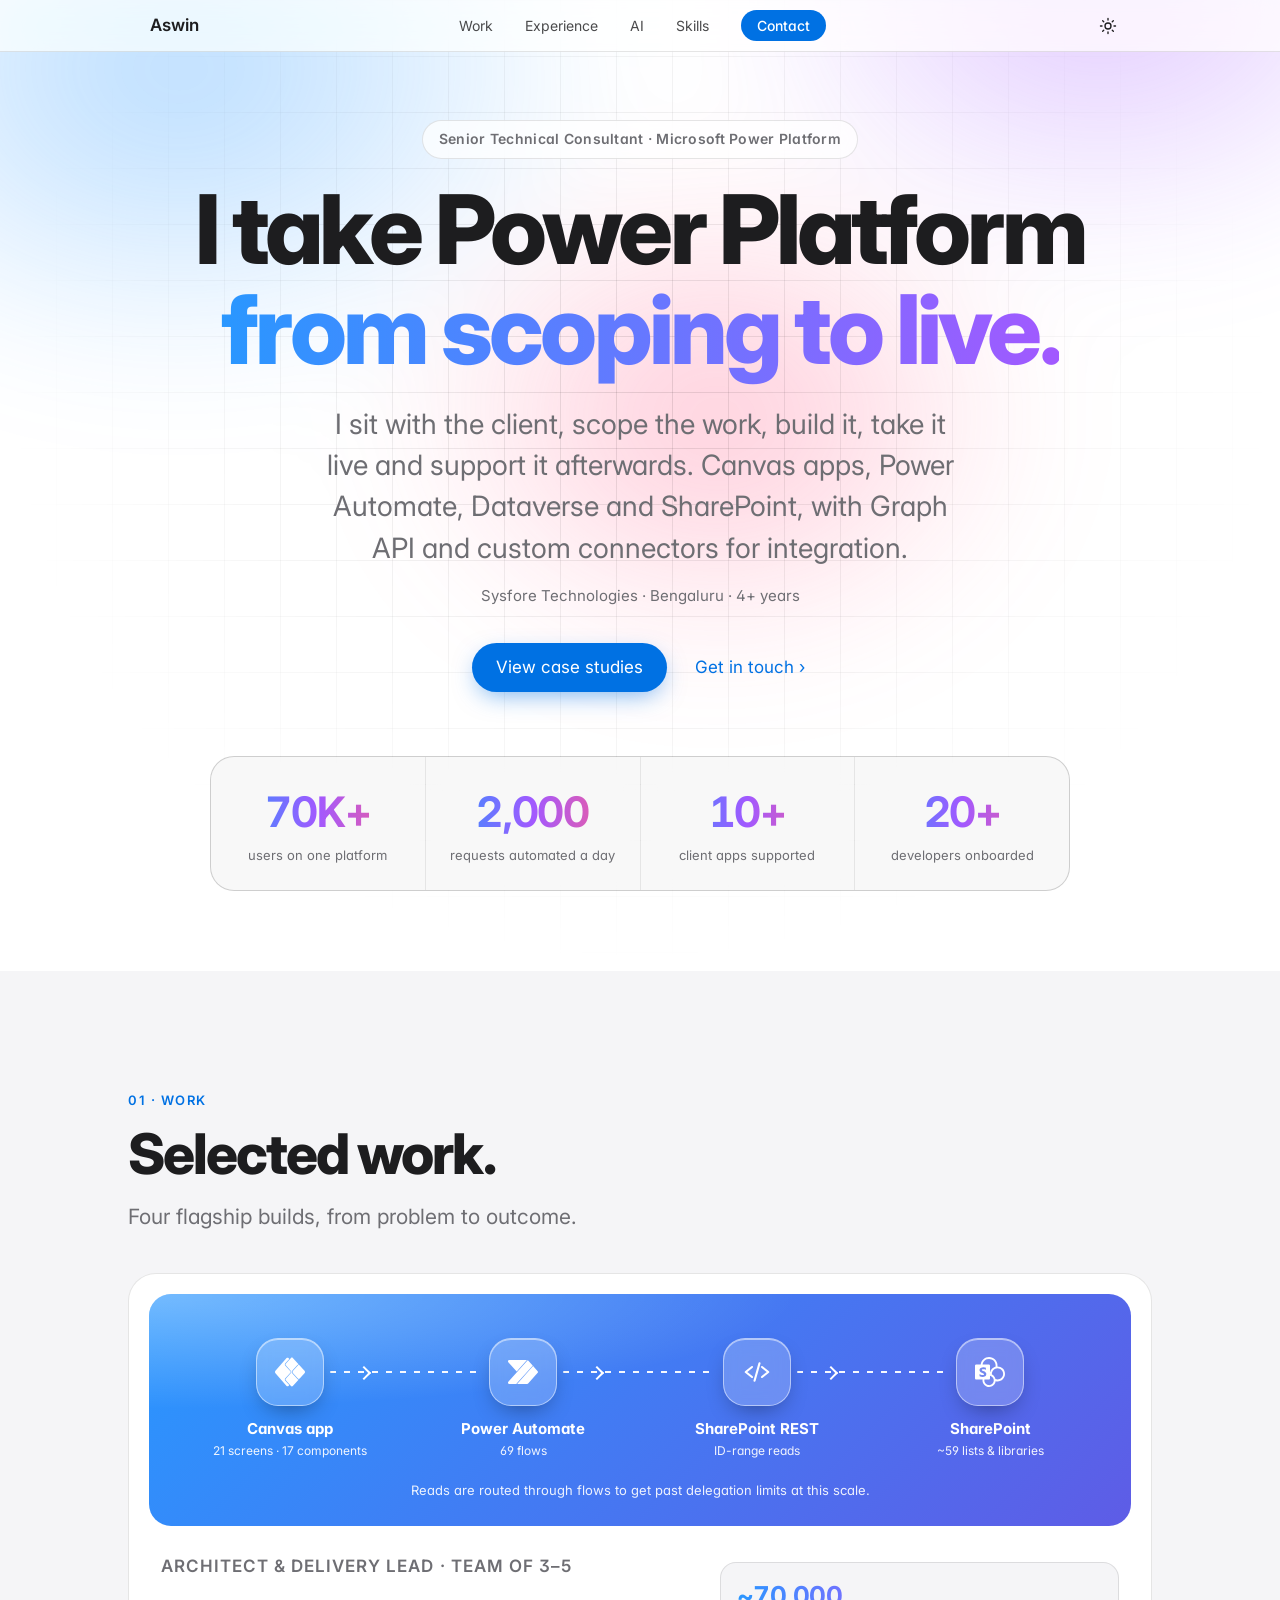
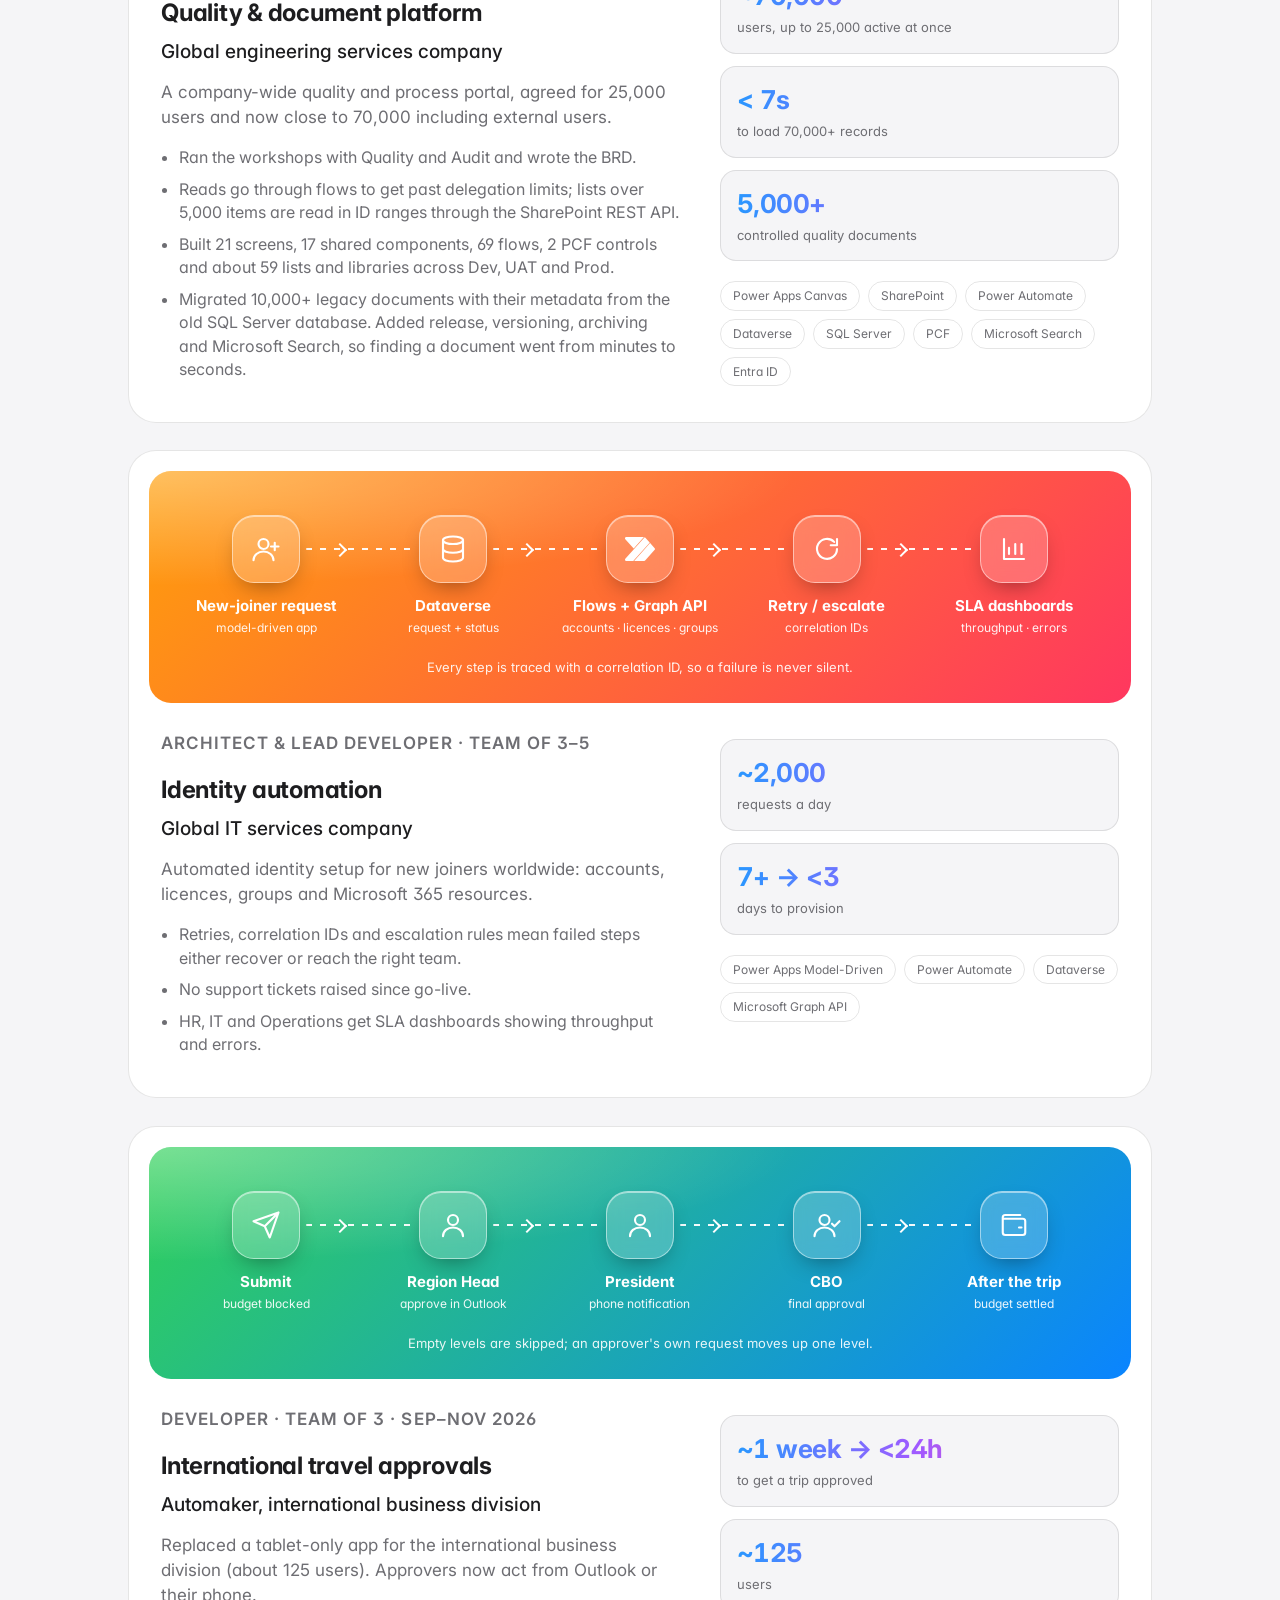
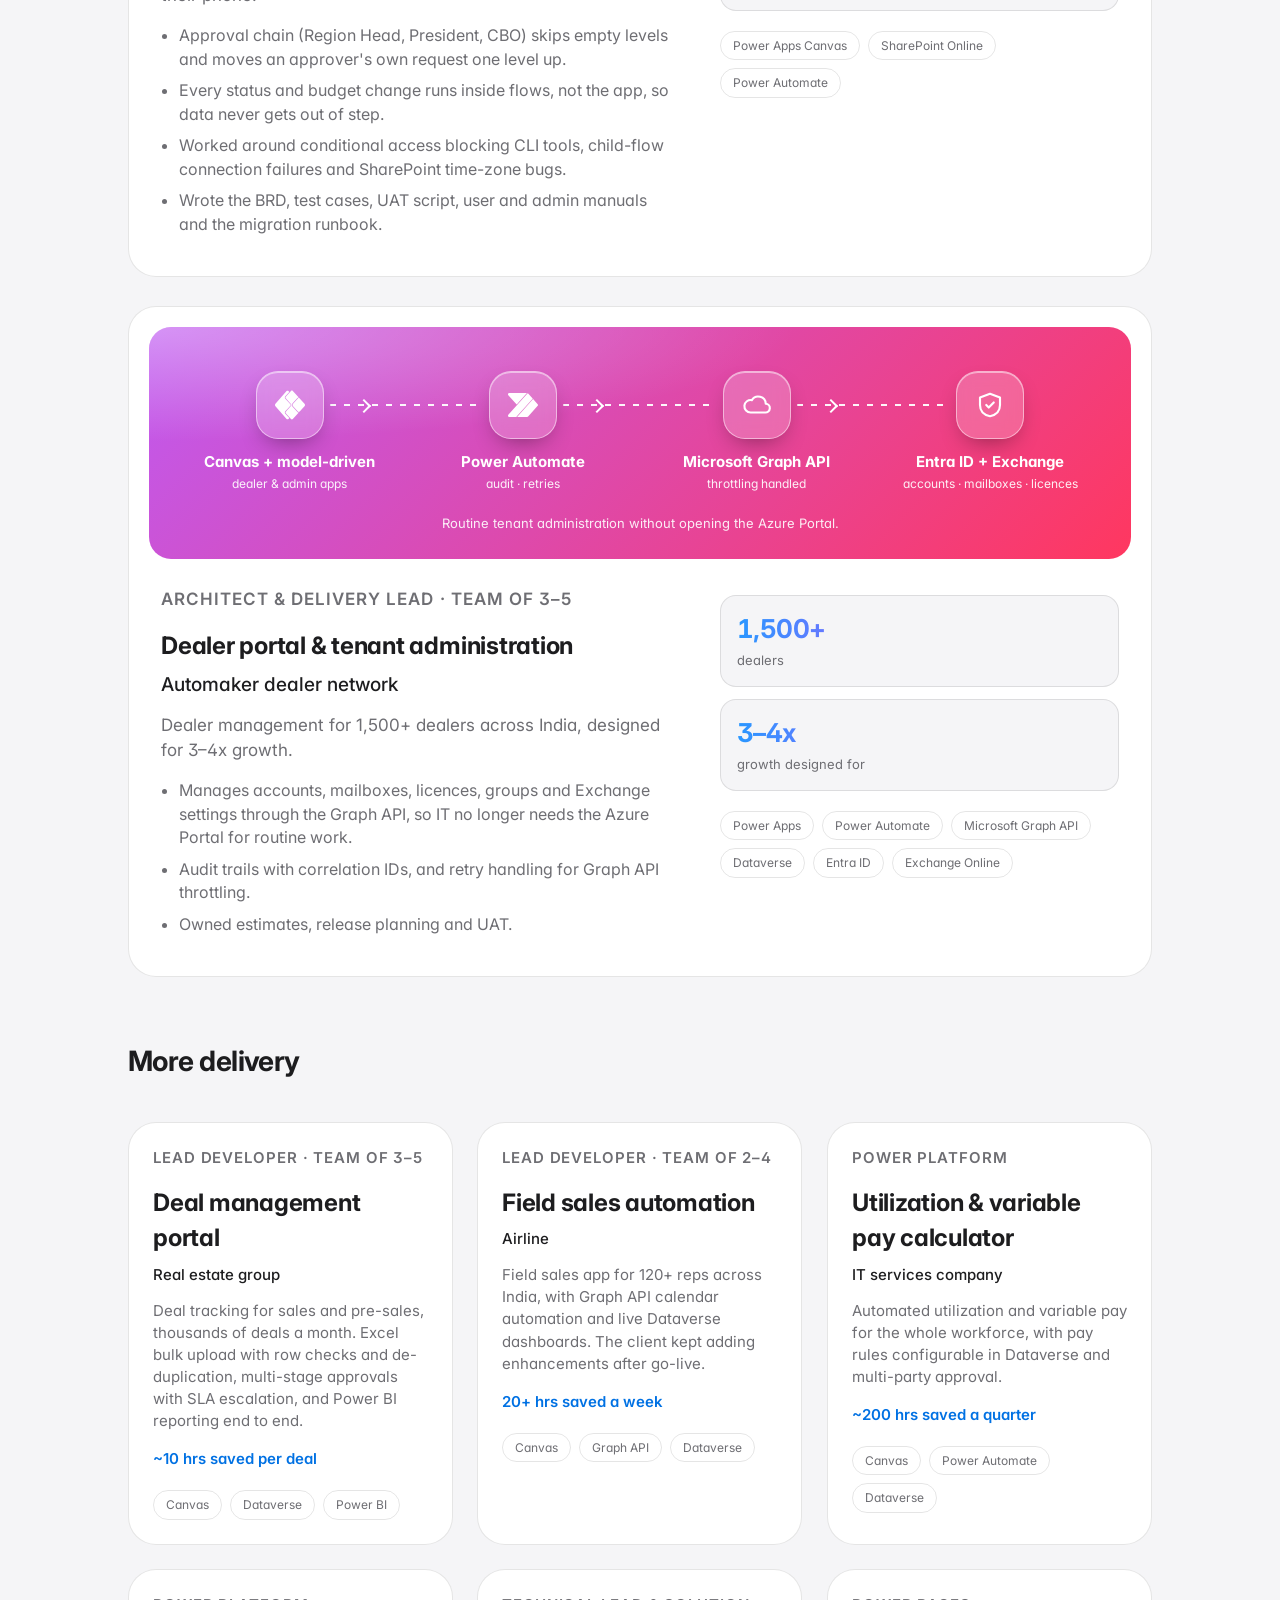
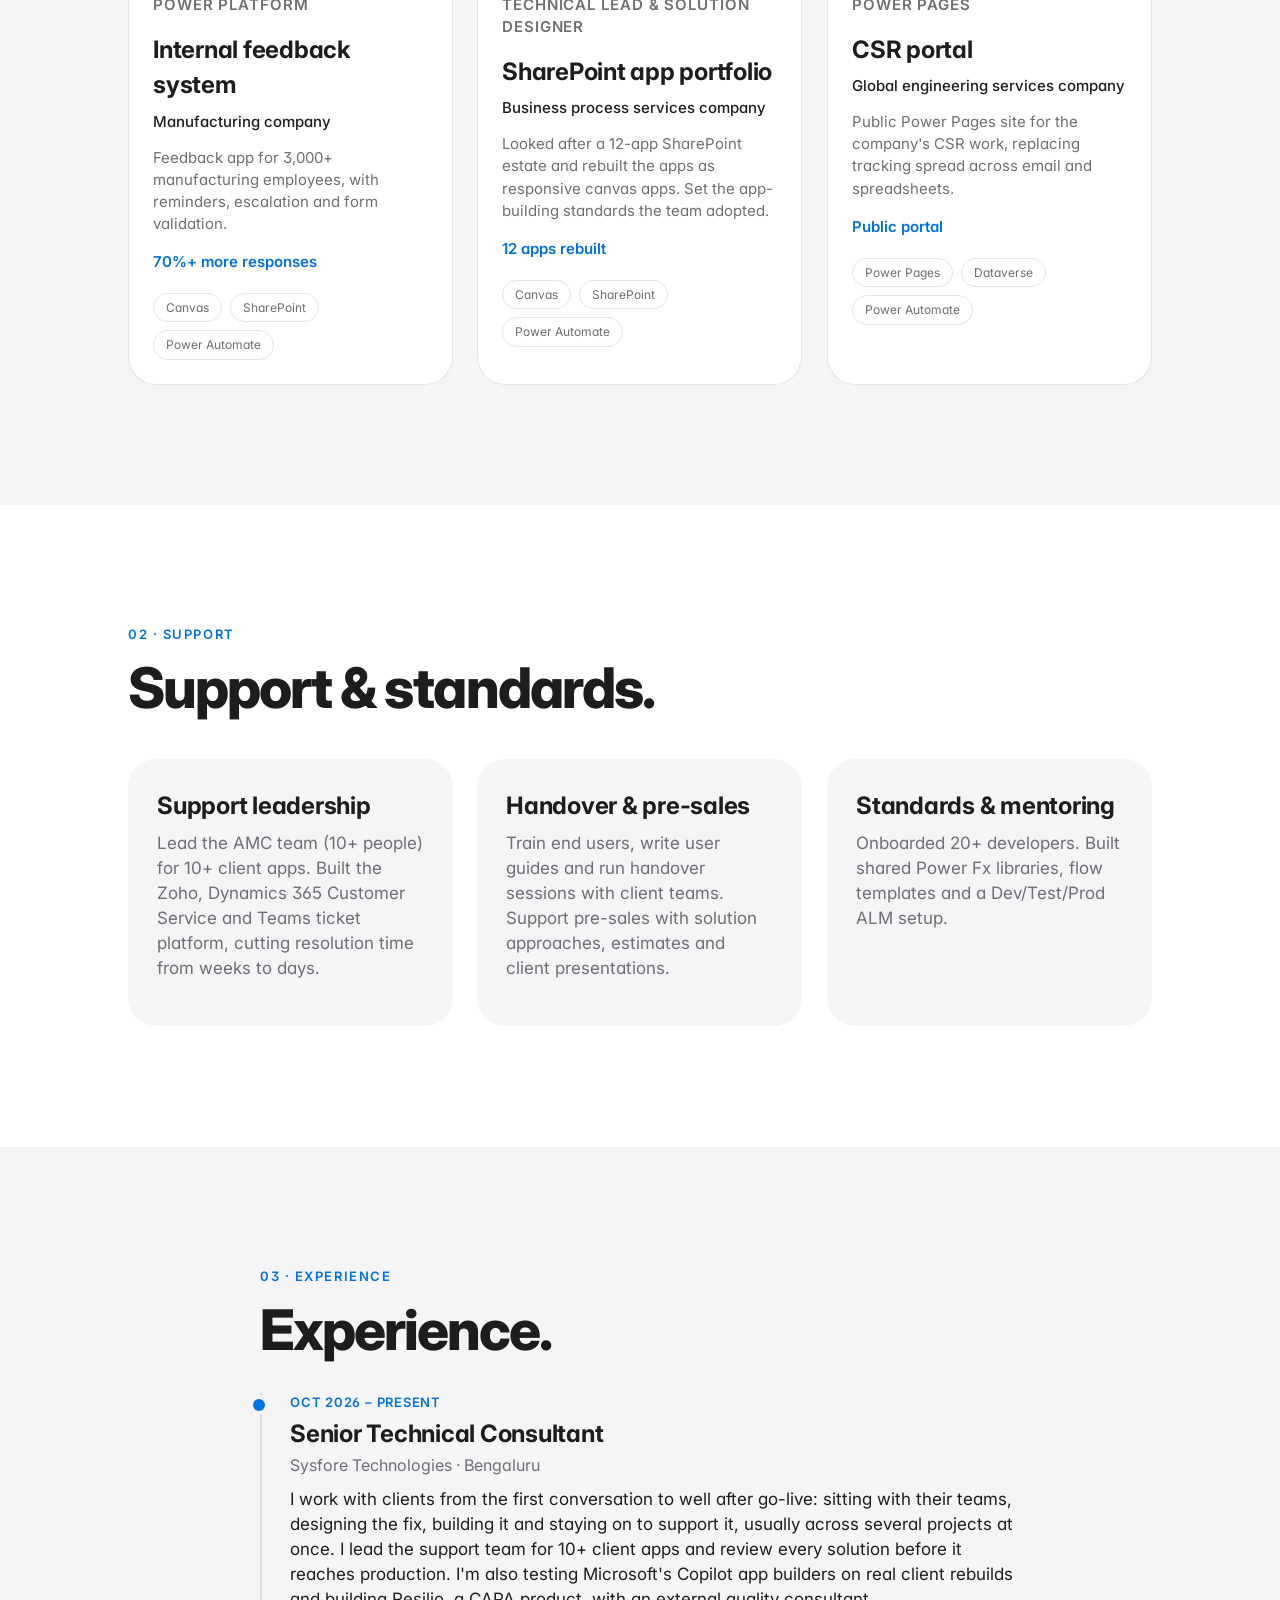
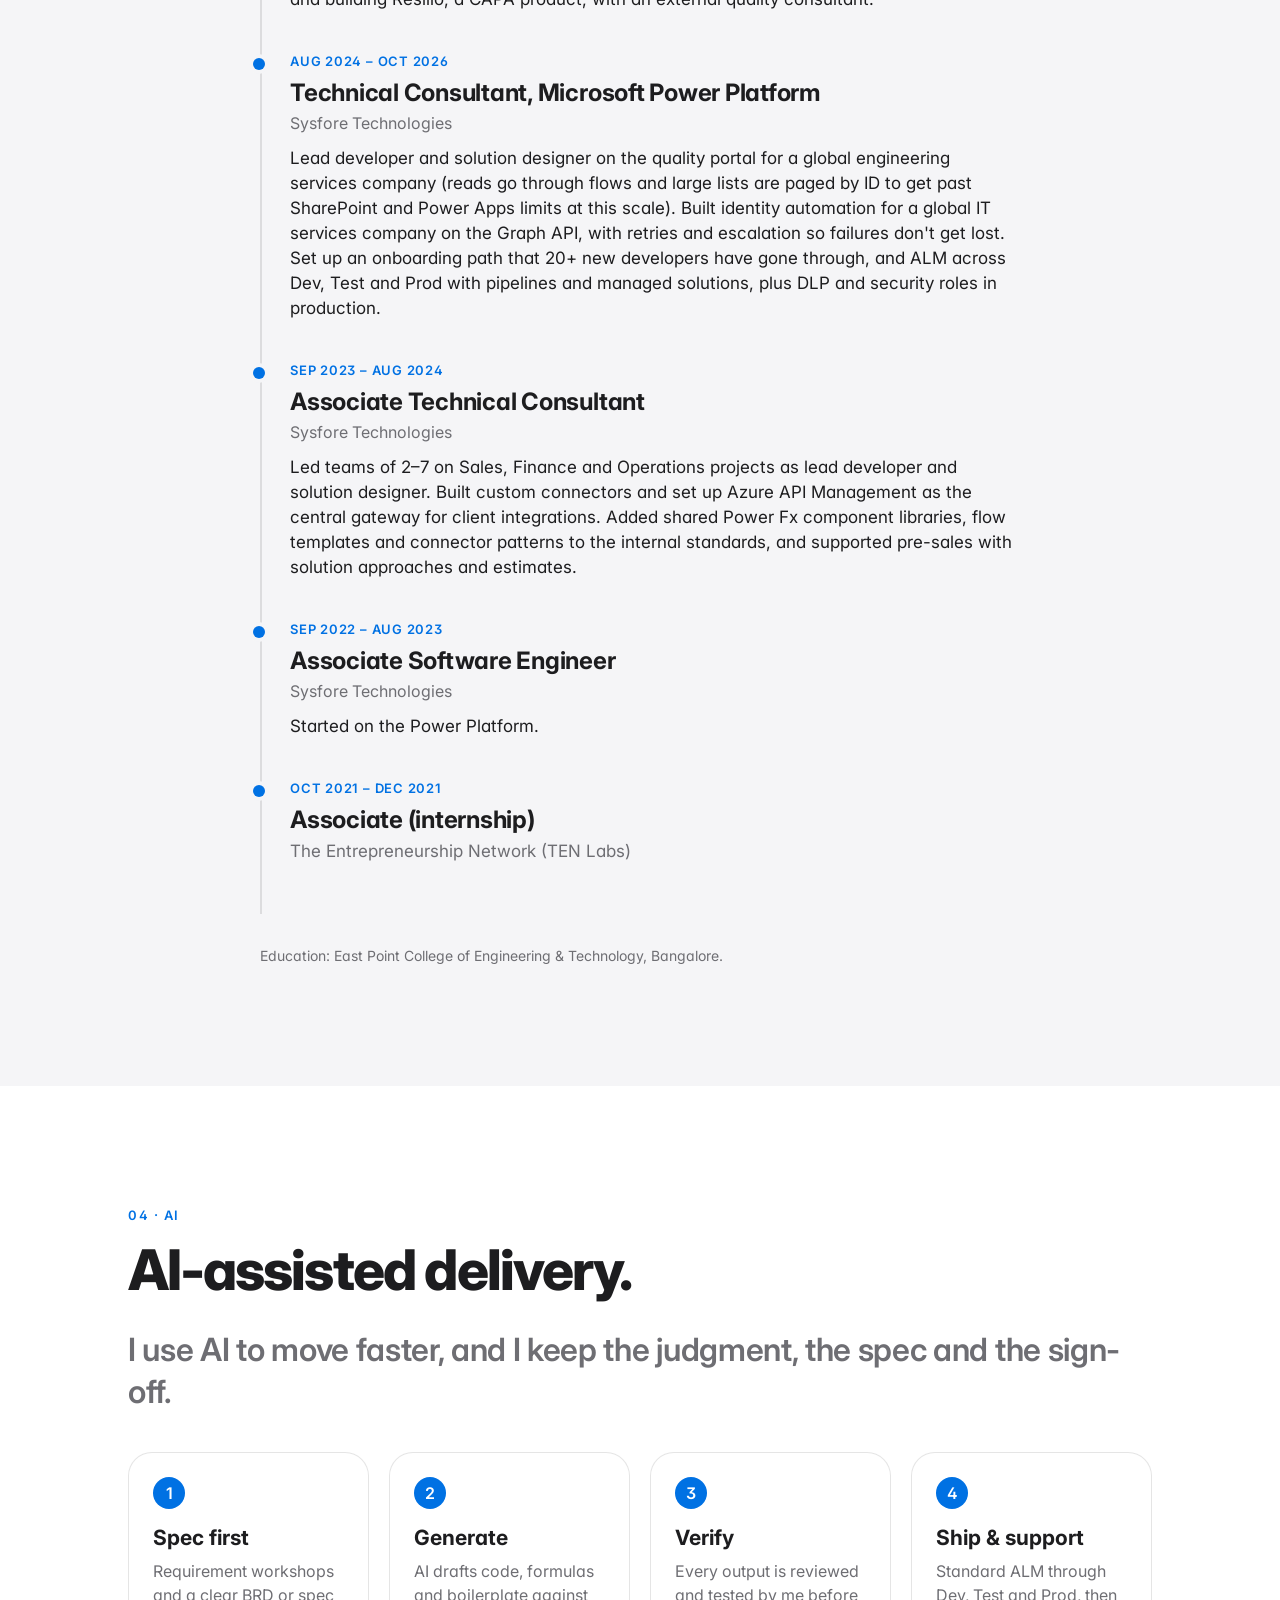
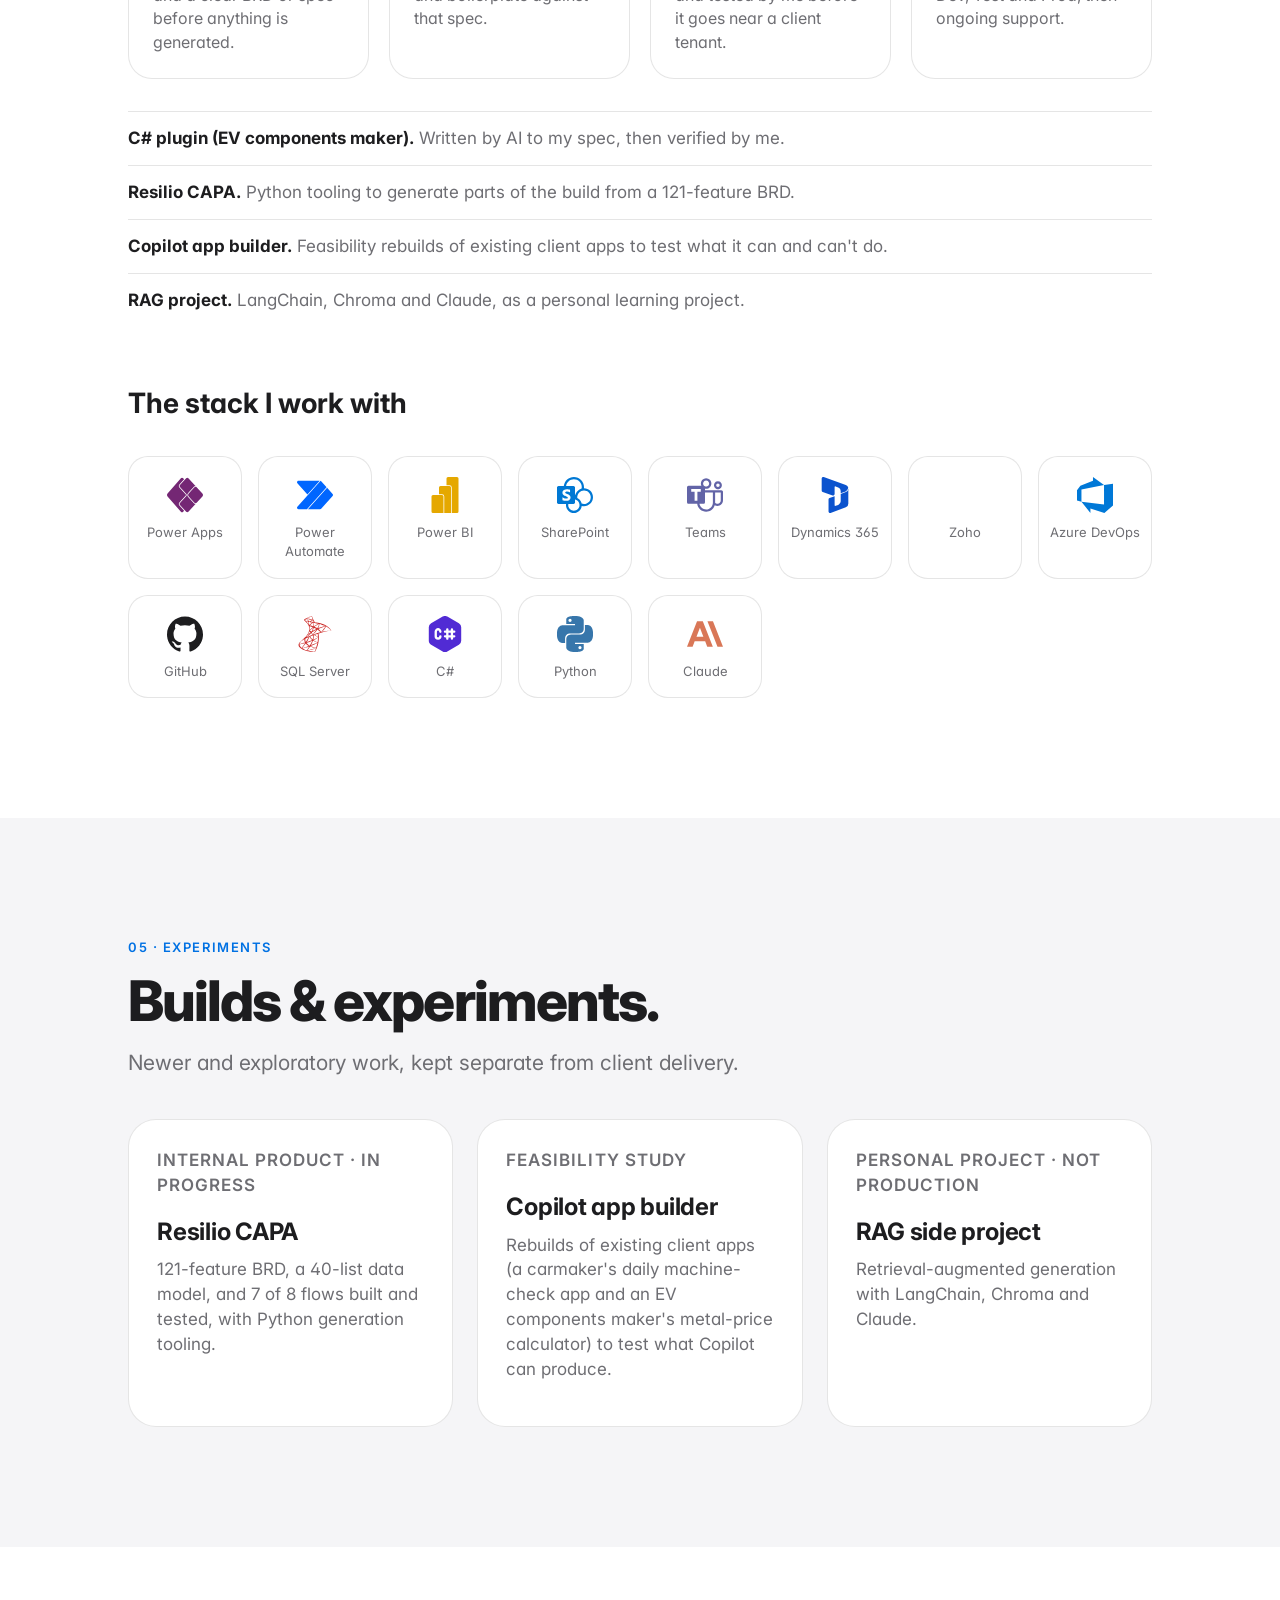
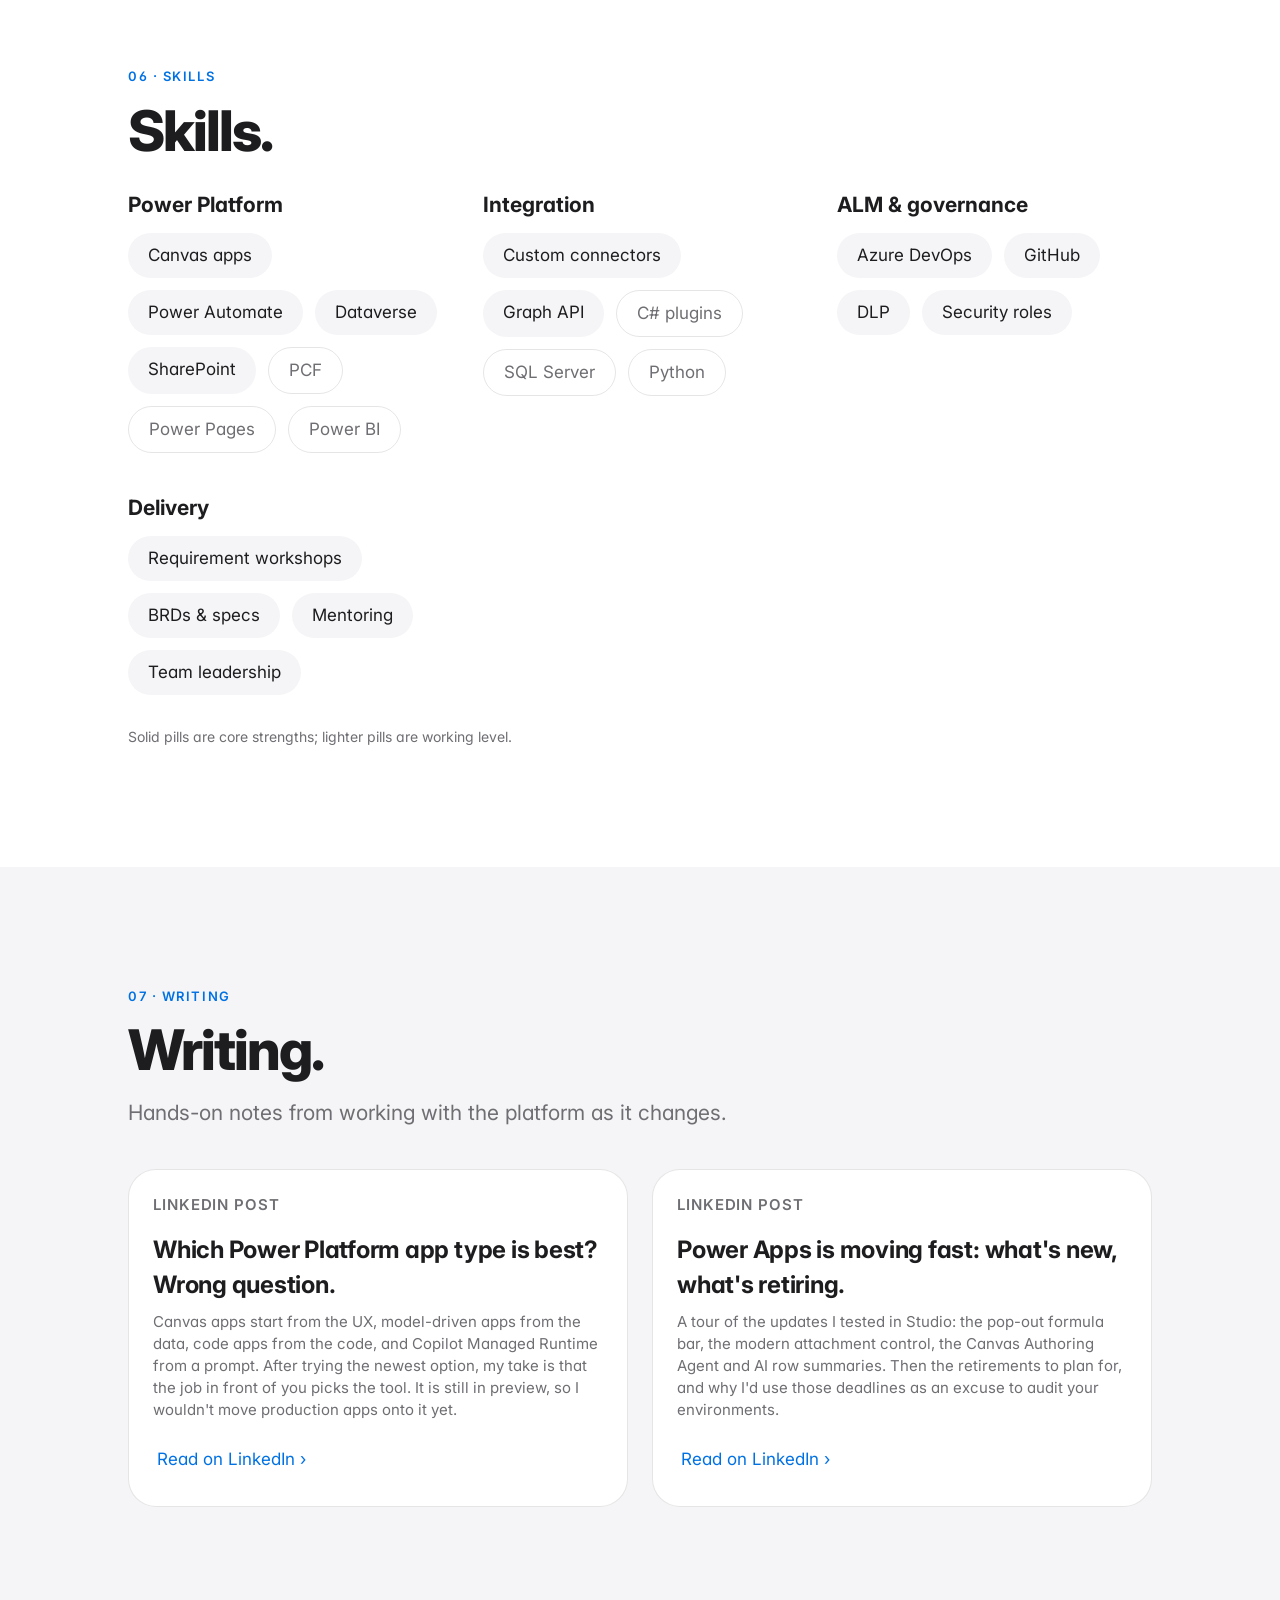
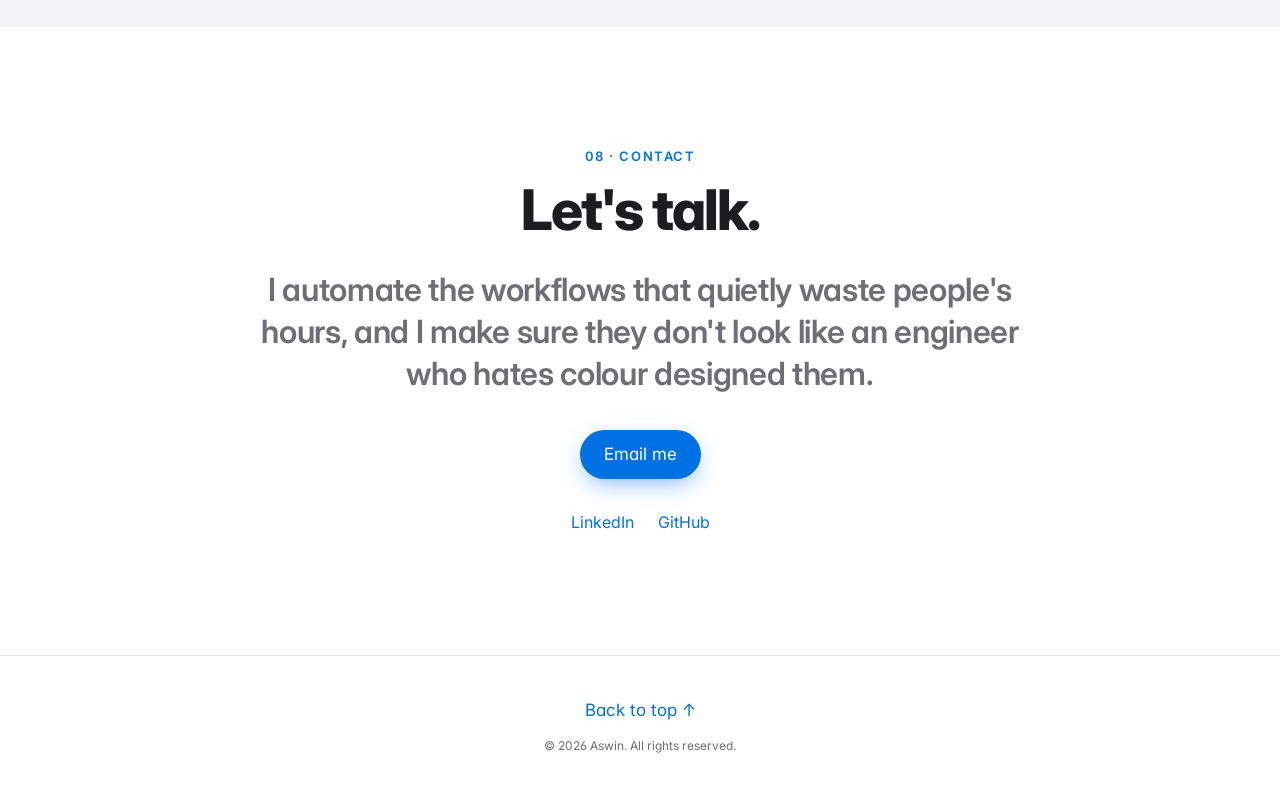
==== index.html @ b0b4e6ab "Add GoatCounter analytics Co-Authored-By: Claude Sonnet 5.5 <noreply@anthropic.com>" ====
<!DOCTYPE html>
<html lang="en">
<head>
  <meta charset="UTF-8">
  <meta name="viewport" content="width=device-width, initial-scale=1">
  <title>Aswin — Power Platform Consultant</title>
  <meta name="description" content="Aswin, Senior Technical Consultant (Microsoft Power Platform) in Bengaluru. End-to-end delivery of canvas apps, Power Automate, Dataverse and SharePoint solutions.">
  <link rel="canonical" href="https://aswin-m-s.github.io/portfolio/">
  <meta property="og:type" content="website">
  <meta property="og:site_name" content="Aswin M S">
  <meta property="og:title" content="Aswin M S | Portfolio">
  <meta property="og:description" content="Senior Technical Consultant, Microsoft Power Platform. Selected work, experience and AI-assisted delivery.">
  <meta property="og:url" content="https://aswin-m-s.github.io/portfolio/">
  <meta property="og:image" content="https://aswin-m-s.github.io/portfolio/og-image.png">
  <meta property="og:image:width" content="1200">
  <meta property="og:image:height" content="630">
  <meta property="og:image:alt" content="Aswin M S, Senior Technical Consultant (Microsoft Power Platform): I take Power Platform from scoping to live.">
  <meta name="twitter:card" content="summary_large_image">
  <meta name="twitter:title" content="Aswin M S | Portfolio">
  <meta name="twitter:description" content="Senior Technical Consultant, Microsoft Power Platform. Selected work, experience and AI-assisted delivery.">
  <meta name="twitter:image" content="https://aswin-m-s.github.io/portfolio/og-image.png">
  <link rel="icon" type="image/svg+xml" href="favicon.svg">
  <link rel="icon" type="image/png" sizes="32x32" href="favicon-32.png">
  <link rel="apple-touch-icon" href="apple-touch-icon.png">
  <script type="application/ld+json">
  {
    "@context": "https://schema.org",
    "@type": "Person",
    "name": "Aswin M S",
    "url": "https://aswin-m-s.github.io/portfolio/",
    "image": "https://aswin-m-s.github.io/portfolio/og-image.png",
    "jobTitle": "Senior Technical Consultant, Microsoft Power Platform",
    "worksFor": { "@type": "Organization", "name": "Sysfore Technologies Pvt. Ltd." },
    "address": { "@type": "PostalAddress", "addressLocality": "Bengaluru", "addressRegion": "Karnataka", "addressCountry": "IN" },
    "knowsAbout": ["Microsoft Power Platform", "Power Apps", "Power Automate", "Dataverse", "SharePoint", "Microsoft Graph API", "Application lifecycle management"],
    "sameAs": ["https://www.linkedin.com/in/aswin-m-s/", "https://github.com/Aswin-M-S"]
  }
  </script>
  <meta name="theme-color" content="#000000">
  <meta name="color-scheme" content="light dark">
  <script>try{var t=localStorage.getItem("theme");if(t)document.documentElement.setAttribute("data-theme",t)}catch(e){}</script>
  <link rel="preconnect" href="https://fonts.googleapis.com">
  <link rel="preconnect" href="https://fonts.gstatic.com" crossorigin>
  <link href="https://fonts.googleapis.com/css2?family=Inter:wght@400;500;600;700;800&display=swap" rel="stylesheet">
  <link rel="stylesheet" href="styles.css">
</head>
<body>
  <svg width="0" height="0" style="position:absolute" aria-hidden="true" focusable="false">
    <defs>
      <symbol id="i-user" viewBox="0 0 24 24"><circle cx="12" cy="8" r="4"/><path d="M4 21c0-4.4 3.6-7 8-7s8 2.6 8 7"/></symbol>
      <symbol id="i-user-plus" viewBox="0 0 24 24"><circle cx="10" cy="8" r="4"/><path d="M2 21c0-4 3.6-7 8-7s8 3 8 7M19 7v6M16 10h6"/></symbol>
      <symbol id="i-user-check" viewBox="0 0 24 24"><circle cx="10" cy="8" r="4"/><path d="M2 21c0-4 3.6-7 8-7s8 3 8 7M16 11l2 2 4-4"/></symbol>
      <symbol id="i-database" viewBox="0 0 24 24"><ellipse cx="12" cy="5" rx="8" ry="3"/><path d="M4 5v14c0 1.7 3.6 3 8 3s8-1.3 8-3V5M4 12c0 1.7 3.6 3 8 3s8-1.3 8-3"/></symbol>
      <symbol id="i-refresh" viewBox="0 0 24 24"><path d="M20 12a8 8 0 1 1-2.3-5.7M20 4v5h-5"/></symbol>
      <symbol id="i-chart" viewBox="0 0 24 24"><path d="M4 20V4M4 20h16M8 16v-5M13 16V8M18 16v-8"/></symbol>
      <symbol id="i-send" viewBox="0 0 24 24"><path d="M22 2 11 13M22 2l-7 20-4-9-9-4z"/></symbol>
      <symbol id="i-wallet" viewBox="0 0 24 24"><path d="M3 7h16a2 2 0 0 1 2 2v9a2 2 0 0 1-2 2H5a2 2 0 0 1-2-2zM3 7V6a2 2 0 0 1 2-2h12M16 14h2"/></symbol>
      <symbol id="i-cloud" viewBox="0 0 24 24"><path d="M7 18a5 5 0 1 1 .9-9.9A6 6 0 0 1 19 11a3.5 3.5 0 0 1-.5 7z"/></symbol>
      <symbol id="i-shield" viewBox="0 0 24 24"><path d="M12 3 4 6v6c0 5 3.4 8 8 9 4.6-1 8-4 8-9V6zM9 12l2 2 4-4"/></symbol>
      <symbol id="i-code" viewBox="0 0 24 24"><path d="M8 8l-5 4 5 4M16 8l5 4-5 4M14 5l-4 14"/></symbol>
    </defs>
  </svg>
  <a class="skip" href="#top">Skip to content</a>
  <div class="progress" id="progress"></div>
  <nav class="nav" id="nav">
    <div class="nav-inner">
      <a href="#top" class="logo">Aswin</a>
      <div class="nav-right">
      <button class="theme-btn" id="themeBtn" aria-label="Toggle day / night mode" title="Toggle day / night mode">
        <svg class="sun" viewBox="0 0 24 24"><circle cx="12" cy="12" r="4"/><path d="M12 2v2M12 20v2M4.9 4.9l1.4 1.4M17.7 17.7l1.4 1.4M2 12h2M20 12h2M4.9 19.1l1.4-1.4M17.7 6.3l1.4-1.4"/></svg>
        <svg class="moon" viewBox="0 0 24 24"><path d="M21 12.8A9 9 0 1 1 11.2 3 7 7 0 0 0 21 12.8z"/></svg>
      </button>
      <button class="menu-btn" id="menuBtn" aria-label="Toggle menu" aria-expanded="false"><span></span><span></span></button>
      </div>
      <ul class="nav-links" id="navLinks">
        <li><a href="#work">Work</a></li>
        <li><a href="#experience">Experience</a></li>
        <li><a href="#ai">AI</a></li>
        <li><a href="#skills">Skills</a></li>
        <li><a href="#contact" class="nav-cta">Contact</a></li>
      </ul>
    </div>
  </nav>

  <main id="top">
    <section class="hero">
      <p class="eyebrow reveal">Senior Technical Consultant · Microsoft Power Platform</p>
      <h1 class="reveal">I take Power Platform<br><span class="gradient">from scoping to live.</span></h1>
      <p class="lead reveal">I sit with the client, scope the work, build it, take it live and support it afterwards. Canvas apps, Power Automate, Dataverse and SharePoint, with Graph API and custom connectors for integration.</p>
      <p class="meta reveal">Sysfore Technologies · Bengaluru · 4+ years</p>
      <div class="cta reveal">
        <a href="#work" class="btn primary">View case studies</a>
        <a href="#contact" class="btn link">Get in touch &rsaquo;</a>
      </div>
      <ul class="hero-stats reveal">
        <li><b data-count="70" data-suffix="K+">0</b><span>users on one platform</span></li>
        <li><b data-count="2000" data-suffix="">0</b><span>requests automated a day</span></li>
        <li><b data-count="10" data-suffix="+">0</b><span>client apps supported</span></li>
        <li><b data-count="20" data-suffix="+">0</b><span>developers onboarded</span></li>
      </ul>
    </section>

    <section class="section alt" id="work">
      <div class="container">
        <p class="kicker reveal">01 · Work</p>
        <h2 class="reveal">Selected work.</h2>
        <p class="sub reveal">Four flagship builds, from problem to outcome.</p>
        <div class="stack-cases">
          <article class="card case full reveal">
            <div class="visual t1"><ol class="flow"><li><span class="ico"><i class="b" style="--icon:url(icons/powerapps.svg)"></i></span><b>Canvas app</b><span class="sub">21 screens · 17 components</span></li><li><span class="ico"><i class="b" style="--icon:url(icons/powerautomate.svg)"></i></span><b>Power Automate</b><span class="sub">69 flows</span></li><li><span class="ico"><svg viewBox="0 0 24 24"><use href="#i-code"/></svg></span><b>SharePoint REST</b><span class="sub">ID-range reads</span></li><li><span class="ico"><i class="b" style="--icon:url(icons/microsoftsharepoint.svg)"></i></span><b>SharePoint</b><span class="sub">~59 lists &amp; libraries</span></li></ol><small>Reads are routed through flows to get past delegation limits at this scale.</small></div>
            <div class="case-body">
              <div>
                <p class="tag">Architect &amp; delivery lead · team of 3–5</p>
                <h3>Quality &amp; document platform</h3>
                <p class="what">Global engineering services company</p>
                <p>A company-wide quality and process portal, agreed for 25,000 users and now close to 70,000 including external users.</p>
                <ul class="bullets"><li>Ran the workshops with Quality and Audit and wrote the BRD.</li><li>Reads go through flows to get past delegation limits; lists over 5,000 items are read in ID ranges through the SharePoint REST API.</li><li>Built 21 screens, 17 shared components, 69 flows, 2 PCF controls and about 59 lists and libraries across Dev, UAT and Prod.</li><li>Migrated 10,000+ legacy documents with their metadata from the old SQL Server database. Added release, versioning, archiving and Microsoft Search, so finding a document went from minutes to seconds.</li></ul>
              </div>
              <div>
                <ul class="metrics"><li><b>~70,000</b><span>users, up to 25,000 active at once</span></li><li><b>&lt; 7s</b><span>to load 70,000+ records</span></li><li><b>5,000+</b><span>controlled quality documents</span></li></ul>
                <ul class="chips"><li>Power Apps Canvas</li><li>SharePoint</li><li>Power Automate</li><li>Dataverse</li><li>SQL Server</li><li>PCF</li><li>Microsoft Search</li><li>Entra ID</li></ul>
              </div>
            </div>
          </article>
          <article class="card case full reveal">
            <div class="visual t2"><ol class="flow"><li><span class="ico"><svg viewBox="0 0 24 24"><use href="#i-user-plus"/></svg></span><b>New-joiner request</b><span class="sub">model-driven app</span></li><li><span class="ico"><svg viewBox="0 0 24 24"><use href="#i-database"/></svg></span><b>Dataverse</b><span class="sub">request + status</span></li><li><span class="ico"><i class="b" style="--icon:url(icons/powerautomate.svg)"></i></span><b>Flows + Graph API</b><span class="sub">accounts · licences · groups</span></li><li><span class="ico"><svg viewBox="0 0 24 24"><use href="#i-refresh"/></svg></span><b>Retry / escalate</b><span class="sub">correlation IDs</span></li><li><span class="ico"><svg viewBox="0 0 24 24"><use href="#i-chart"/></svg></span><b>SLA dashboards</b><span class="sub">throughput · errors</span></li></ol><small>Every step is traced with a correlation ID, so a failure is never silent.</small></div>
            <div class="case-body">
              <div>
                <p class="tag">Architect &amp; lead developer · team of 3–5</p>
                <h3>Identity automation</h3>
                <p class="what">Global IT services company</p>
                <p>Automated identity setup for new joiners worldwide: accounts, licences, groups and Microsoft 365 resources.</p>
                <ul class="bullets"><li>Retries, correlation IDs and escalation rules mean failed steps either recover or reach the right team.</li><li>No support tickets raised since go-live.</li><li>HR, IT and Operations get SLA dashboards showing throughput and errors.</li></ul>
              </div>
              <div>
                <ul class="metrics"><li><b>~2,000</b><span>requests a day</span></li><li><b>7+ → &lt;3</b><span>days to provision</span></li></ul>
                <ul class="chips"><li>Power Apps Model-Driven</li><li>Power Automate</li><li>Dataverse</li><li>Microsoft Graph API</li></ul>
              </div>
            </div>
          </article>
          <article class="card case full reveal">
            <div class="visual t3"><ol class="flow"><li><span class="ico"><svg viewBox="0 0 24 24"><use href="#i-send"/></svg></span><b>Submit</b><span class="sub">budget blocked</span></li><li><span class="ico"><svg viewBox="0 0 24 24"><use href="#i-user"/></svg></span><b>Region Head</b><span class="sub">approve in Outlook</span></li><li><span class="ico"><svg viewBox="0 0 24 24"><use href="#i-user"/></svg></span><b>President</b><span class="sub">phone notification</span></li><li><span class="ico"><svg viewBox="0 0 24 24"><use href="#i-user-check"/></svg></span><b>CBO</b><span class="sub">final approval</span></li><li><span class="ico"><svg viewBox="0 0 24 24"><use href="#i-wallet"/></svg></span><b>After the trip</b><span class="sub">budget settled</span></li></ol><small>Empty levels are skipped; an approver's own request moves up one level.</small></div>
            <div class="case-body">
              <div>
                <p class="tag">Developer · team of 3 · Sep–Nov 2026</p>
                <h3>International travel approvals</h3>
                <p class="what">Automaker, international business division</p>
                <p>Replaced a tablet-only app for the international business division (about 125 users). Approvers now act from Outlook or their phone.</p>
                <ul class="bullets"><li>Approval chain (Region Head, President, CBO) skips empty levels and moves an approver's own request one level up.</li><li>Every status and budget change runs inside flows, not the app, so data never gets out of step.</li><li>Worked around conditional access blocking CLI tools, child-flow connection failures and SharePoint time-zone bugs.</li><li>Wrote the BRD, test cases, UAT script, user and admin manuals and the migration runbook.</li></ul>
              </div>
              <div>
                <ul class="metrics"><li><b>~1 week → &lt;24h</b><span>to get a trip approved</span></li><li><b>~125</b><span>users</span></li></ul>
                <ul class="chips"><li>Power Apps Canvas</li><li>SharePoint Online</li><li>Power Automate</li></ul>
              </div>
            </div>
          </article>
          <article class="card case full reveal">
            <div class="visual t4"><ol class="flow"><li><span class="ico"><i class="b" style="--icon:url(icons/powerapps.svg)"></i></span><b>Canvas + model-driven</b><span class="sub">dealer &amp; admin apps</span></li><li><span class="ico"><i class="b" style="--icon:url(icons/powerautomate.svg)"></i></span><b>Power Automate</b><span class="sub">audit · retries</span></li><li><span class="ico"><svg viewBox="0 0 24 24"><use href="#i-cloud"/></svg></span><b>Microsoft Graph API</b><span class="sub">throttling handled</span></li><li><span class="ico"><svg viewBox="0 0 24 24"><use href="#i-shield"/></svg></span><b>Entra ID + Exchange</b><span class="sub">accounts · mailboxes · licences</span></li></ol><small>Routine tenant administration without opening the Azure Portal.</small></div>
            <div class="case-body">
              <div>
                <p class="tag">Architect &amp; delivery lead · team of 3–5</p>
                <h3>Dealer portal &amp; tenant administration</h3>
                <p class="what">Automaker dealer network</p>
                <p>Dealer management for 1,500+ dealers across India, designed for 3–4x growth.</p>
                <ul class="bullets"><li>Manages accounts, mailboxes, licences, groups and Exchange settings through the Graph API, so IT no longer needs the Azure Portal for routine work.</li><li>Audit trails with correlation IDs, and retry handling for Graph API throttling.</li><li>Owned estimates, release planning and UAT.</li></ul>
              </div>
              <div>
                <ul class="metrics"><li><b>1,500+</b><span>dealers</span></li><li><b>3–4x</b><span>growth designed for</span></li></ul>
                <ul class="chips"><li>Power Apps</li><li>Power Automate</li><li>Microsoft Graph API</li><li>Dataverse</li><li>Entra ID</li><li>Exchange Online</li></ul>
              </div>
            </div>
          </article>
        </div>
        <h3 class="reveal more-title">More delivery</h3>
        <div class="grid three">
          <article class="card mini reveal">
            <p class="tag">Lead developer · team of 3–5</p>
            <h3>Deal management portal</h3>
            <p class="what">Real estate group</p>
            <p>Deal tracking for sales and pre-sales, thousands of deals a month. Excel bulk upload with row checks and de-duplication, multi-stage approvals with SLA escalation, and Power BI reporting end to end.</p>
            <p class="metric-line">~10 hrs saved per deal</p>
            <ul class="chips"><li>Canvas</li><li>Dataverse</li><li>Power BI</li></ul>
          </article>
          <article class="card mini reveal">
            <p class="tag">Lead developer · team of 2–4</p>
            <h3>Field sales automation</h3>
            <p class="what">Airline</p>
            <p>Field sales app for 120+ reps across India, with Graph API calendar automation and live Dataverse dashboards. The client kept adding enhancements after go-live.</p>
            <p class="metric-line">20+ hrs saved a week</p>
            <ul class="chips"><li>Canvas</li><li>Graph API</li><li>Dataverse</li></ul>
          </article>
          <article class="card mini reveal">
            <p class="tag">Power Platform</p>
            <h3>Utilization &amp; variable pay calculator</h3>
            <p class="what">IT services company</p>
            <p>Automated utilization and variable pay for the whole workforce, with pay rules configurable in Dataverse and multi-party approval.</p>
            <p class="metric-line">~200 hrs saved a quarter</p>
            <ul class="chips"><li>Canvas</li><li>Power Automate</li><li>Dataverse</li></ul>
          </article>
          <article class="card mini reveal">
            <p class="tag">Power Platform</p>
            <h3>Internal feedback system</h3>
            <p class="what">Manufacturing company</p>
            <p>Feedback app for 3,000+ manufacturing employees, with reminders, escalation and form validation.</p>
            <p class="metric-line">70%+ more responses</p>
            <ul class="chips"><li>Canvas</li><li>SharePoint</li><li>Power Automate</li></ul>
          </article>
          <article class="card mini reveal">
            <p class="tag">Technical lead &amp; solution designer</p>
            <h3>SharePoint app portfolio</h3>
            <p class="what">Business process services company</p>
            <p>Looked after a 12-app SharePoint estate and rebuilt the apps as responsive canvas apps. Set the app-building standards the team adopted.</p>
            <p class="metric-line">12 apps rebuilt</p>
            <ul class="chips"><li>Canvas</li><li>SharePoint</li><li>Power Automate</li></ul>
          </article>
          <article class="card mini reveal">
            <p class="tag">Power Pages</p>
            <h3>CSR portal</h3>
            <p class="what">Global engineering services company</p>
            <p>Public Power Pages site for the company's CSR work, replacing tracking spread across email and spreadsheets.</p>
            <p class="metric-line">Public portal</p>
            <ul class="chips"><li>Power Pages</li><li>Dataverse</li><li>Power Automate</li></ul>
          </article>
        </div>
      </div>
    </section>

    <section class="section" id="support">
      <div class="container">
        <p class="kicker reveal">02 · Support</p>
        <h2 class="reveal">Support &amp; standards.</h2>
        <div class="grid three">
          <article class="card plain reveal">
            <h3>Support leadership</h3>
            <p>Lead the AMC team (10+ people) for 10+ client apps. Built the Zoho, Dynamics 365 Customer Service and Teams ticket platform, cutting resolution time from weeks to days.</p>
          </article>
          <article class="card plain reveal">
            <h3>Handover &amp; pre-sales</h3>
            <p>Train end users, write user guides and run handover sessions with client teams. Support pre-sales with solution approaches, estimates and client presentations.</p>
          </article>
          <article class="card plain reveal">
            <h3>Standards &amp; mentoring</h3>
            <p>Onboarded 20+ developers. Built shared Power Fx libraries, flow templates and a Dev/Test/Prod ALM setup.</p>
          </article>
        </div>
      </div>
    </section>

    <section class="section alt" id="experience">
      <div class="container narrow">
        <p class="kicker reveal">03 · Experience</p>
        <h2 class="reveal">Experience.</h2>
        <ol class="timeline">
          <li class="reveal">
            <p class="when">Oct 2026 – Present</p>
            <h3>Senior Technical Consultant</h3>
            <p class="org">Sysfore Technologies · Bengaluru</p>
            <p>I work with clients from the first conversation to well after go-live: sitting with their teams, designing the fix, building it and staying on to support it, usually across several projects at once. I lead the support team for 10+ client apps and review every solution before it reaches production. I'm also testing Microsoft's Copilot app builders on real client rebuilds and building Resilio, a CAPA product, with an external quality consultant.</p>
          </li>
          <li class="reveal">
            <p class="when">Aug 2024 – Oct 2026</p>
            <h3>Technical Consultant, Microsoft Power Platform</h3>
            <p class="org">Sysfore Technologies</p>
            <p>Lead developer and solution designer on the quality portal for a global engineering services company (reads go through flows and large lists are paged by ID to get past SharePoint and Power Apps limits at this scale). Built identity automation for a global IT services company on the Graph API, with retries and escalation so failures don't get lost. Set up an onboarding path that 20+ new developers have gone through, and ALM across Dev, Test and Prod with pipelines and managed solutions, plus DLP and security roles in production.</p>
          </li>
          <li class="reveal">
            <p class="when">Sep 2023 – Aug 2024</p>
            <h3>Associate Technical Consultant</h3>
            <p class="org">Sysfore Technologies</p>
            <p>Led teams of 2–7 on Sales, Finance and Operations projects as lead developer and solution designer. Built custom connectors and set up Azure API Management as the central gateway for client integrations. Added shared Power Fx component libraries, flow templates and connector patterns to the internal standards, and supported pre-sales with solution approaches and estimates.</p>
          </li>
          <li class="reveal">
            <p class="when">Sep 2022 – Aug 2023</p>
            <h3>Associate Software Engineer</h3>
            <p class="org">Sysfore Technologies</p>
            <p>Started on the Power Platform.</p>
          </li>
          <li class="reveal">
            <p class="when">Oct 2021 – Dec 2021</p>
            <h3>Associate (internship)</h3>
            <p class="org">The Entrepreneurship Network (TEN Labs)</p>
          </li>
        </ol>
        <p class="note reveal">Education: East Point College of Engineering &amp; Technology, Bangalore.</p>
      </div>
    </section>

    <section class="section" id="ai">
      <div class="container">
        <p class="kicker reveal">04 · AI</p>
        <h2 class="reveal">AI-assisted delivery.</h2>
        <p class="big reveal">I use AI to move faster, and I keep the judgment, the spec and the sign-off.</p>
        <ol class="steps">
          <li class="step reveal"><h3>Spec first</h3><p>Requirement workshops and a clear BRD or spec before anything is generated.</p></li>
          <li class="step reveal"><h3>Generate</h3><p>AI drafts code, formulas and boilerplate against that spec.</p></li>
          <li class="step reveal"><h3>Verify</h3><p>Every output is reviewed and tested by me before it goes near a client tenant.</p></li>
          <li class="step reveal"><h3>Ship &amp; support</h3><p>Standard ALM through Dev, Test and Prod, then ongoing support.</p></li>
        </ol>
        <ul class="ai-proof reveal">
          <li><strong>C# plugin (EV components maker).</strong> Written by AI to my spec, then verified by me.</li>
          <li><strong>Resilio CAPA.</strong> Python tooling to generate parts of the build from a 121-feature BRD.</li>
          <li><strong>Copilot app builder.</strong> Feasibility rebuilds of existing client apps to test what it can and can't do.</li>
          <li><strong>RAG project.</strong> LangChain, Chroma and Claude, as a personal learning project.</li>
        </ul>
        <h3 class="reveal" style="margin-top:56px;font-size:28px">The stack I work with</h3>
        <ul class="stack reveal">
          <li><i style="--icon:url(icons/powerapps.svg);--c:#742774"></i>Power Apps</li>
          <li><i style="--icon:url(icons/powerautomate.svg);--c:#0066FF"></i>Power Automate</li>
          <li><i style="--icon:url(icons/powerbi.svg);--c:#E5A800"></i>Power BI</li>
          <li><i style="--icon:url(icons/microsoftsharepoint.svg);--c:#0078D4"></i>SharePoint</li>
          <li><i style="--icon:url(icons/microsoftteams.svg);--c:#6264A7"></i>Teams</li>
          <li><i style="--icon:url(icons/dynamics365.svg);--c:#0B53CE"></i>Dynamics 365</li>
          <li><i style="--icon:url(icons/zoho.svg);--c:#C8202B"></i>Zoho</li>
          <li><i style="--icon:url(icons/azuredevops.svg);--c:#0078D7"></i>Azure DevOps</li>
          <li><i style="--icon:url(icons/github.svg)"></i>GitHub</li>
          <li><i style="--icon:url(icons/microsoftsqlserver.svg);--c:#CC2927"></i>SQL Server</li>
          <li><i style="--icon:url(icons/csharp.svg);--c:#512BD4"></i>C#</li>
          <li><i style="--icon:url(icons/python.svg);--c:#3776AB"></i>Python</li>
          <li><i style="--icon:url(icons/anthropic.svg);--c:#D97757"></i>Claude</li>
        </ul>
      </div>
    </section>

    <section class="section alt" id="experiments">
      <div class="container">
        <p class="kicker reveal">05 · Experiments</p>
        <h2 class="reveal">Builds &amp; experiments.</h2>
        <p class="sub reveal">Newer and exploratory work, kept separate from client delivery.</p>
        <div class="grid three">
          <article class="card reveal">
            <p class="tag">Internal product · in progress</p>
            <h3>Resilio CAPA</h3>
            <p>121-feature BRD, a 40-list data model, and 7 of 8 flows built and tested, with Python generation tooling.</p>
          </article>
          <article class="card reveal">
            <p class="tag">Feasibility study</p>
            <h3>Copilot app builder</h3>
            <p>Rebuilds of existing client apps (a carmaker's daily machine-check app and an EV components maker's metal-price calculator) to test what Copilot can produce.</p>
          </article>
          <article class="card reveal">
            <p class="tag">Personal project · not production</p>
            <h3>RAG side project</h3>
            <p>Retrieval-augmented generation with LangChain, Chroma and Claude.</p>
          </article>
        </div>
      </div>
    </section>

    <section class="section" id="skills">
      <div class="container">
        <p class="kicker reveal">06 · Skills</p>
        <h2 class="reveal">Skills.</h2>
        <div class="skill-groups">
          <div class="reveal">
            <h3>Power Platform</h3>
            <ul class="pills"><li>Canvas apps</li><li>Power Automate</li><li>Dataverse</li><li>SharePoint</li><li class="soft">PCF</li><li class="soft">Power Pages</li><li class="soft">Power BI</li></ul>
          </div>
          <div class="reveal">
            <h3>Integration</h3>
            <ul class="pills"><li>Custom connectors</li><li>Graph API</li><li class="soft">C# plugins</li><li class="soft">SQL Server</li><li class="soft">Python</li></ul>
          </div>
          <div class="reveal">
            <h3>ALM &amp; governance</h3>
            <ul class="pills"><li>Azure DevOps</li><li>GitHub</li><li>DLP</li><li>Security roles</li></ul>
          </div>
          <div class="reveal">
            <h3>Delivery</h3>
            <ul class="pills"><li>Requirement workshops</li><li>BRDs &amp; specs</li><li>Mentoring</li><li>Team leadership</li></ul>
          </div>
        </div>
        <p class="note reveal">Solid pills are core strengths; lighter pills are working level.</p>
      </div>
    </section>

    <section class="section alt" id="writing">
      <div class="container">
        <p class="kicker reveal">07 · Writing</p>
        <h2 class="reveal">Writing.</h2>
        <p class="sub reveal">Hands-on notes from working with the platform as it changes.</p>
        <div class="grid two">
          <article class="card mini reveal">
            <p class="tag">LinkedIn post</p>
            <h3>Which Power Platform app type is best? Wrong question.</h3>
            <p>Canvas apps start from the UX, model-driven apps from the data, code apps from the code, and Copilot Managed Runtime from a prompt. After trying the newest option, my take is that the job in front of you picks the tool. It is still in preview, so I wouldn't move production apps onto it yet.</p>
            <a class="btn link" href="https://www.linkedin.com/in/aswin-m-s/recent-activity/all/">Read on LinkedIn &rsaquo;</a>
          </article>
          <article class="card mini reveal">
            <p class="tag">LinkedIn post</p>
            <h3>Power Apps is moving fast: what's new, what's retiring.</h3>
            <p>A tour of the updates I tested in Studio: the pop-out formula bar, the modern attachment control, the Canvas Authoring Agent and AI row summaries. Then the retirements to plan for, and why I'd use those deadlines as an excuse to audit your environments.</p>
            <a class="btn link" href="https://www.linkedin.com/in/aswin-m-s/recent-activity/all/">Read on LinkedIn &rsaquo;</a>
          </article>
        </div>
      </div>
    </section>

    <section class="section" id="contact">
      <div class="container narrow center">
        <p class="kicker reveal">08 · Contact</p>
        <h2 class="reveal">Let's talk.</h2>
        <p class="big reveal">I automate the workflows that quietly waste people's hours, and I make sure they don't look like an engineer who hates colour designed them.</p>
        <div class="cta reveal">
          <a href="mailto:aswinms273@gmail.com" class="btn primary">Email me</a>
        </div>
        <p class="social reveal">
          <a href="https://www.linkedin.com/in/aswin-m-s/">LinkedIn</a>
          <a href="https://github.com/Aswin-M-S">GitHub</a>
        </p>
      </div>
    </section>
  </main>

  <footer class="footer">
    <p><a class="btn link" href="#top">Back to top &uarr;</a></p>
    <p>&copy; <span id="year"></span> Aswin. All rights reserved.</p>
  </footer>

  <script data-goatcounter="https://aswinms.goatcounter.com/count" async src="https://gc.zgo.at/count.js"></script>
  <script src="script.js"></script>
</body>
</html>
---- styles.css ----
:root {
  --bg: #fff;
  --bg-alt: #f5f5f7;
  --text: #1d1d1f;
  --muted: #6e6e73;
  --accent: #0071e3;
  --card: #fff;
  --nav: rgba(255, 255, 255, .72);
  --line: rgba(0, 0, 0, .1);
}
@media (prefers-color-scheme: dark) {
  :root:not([data-theme="light"]) {
    --bg: #000; --bg-alt: #111113; --text: #f5f5f7; --muted: #a1a1a6;
    --accent: #2997ff; --card: #1c1c1e; --nav: rgba(22, 22, 23, .72); --line: rgba(255, 255, 255, .14);
  }
}
:root[data-theme="dark"] {
  --bg: #000; --bg-alt: #111113; --text: #f5f5f7; --muted: #a1a1a6;
  --accent: #2997ff; --card: #1c1c1e; --nav: rgba(22, 22, 23, .72); --line: rgba(255, 255, 255, .14);
}
body { transition: background-color .3s, color .3s; }

* { box-sizing: border-box; margin: 0; padding: 0; }
html { scroll-behavior: smooth; scroll-padding-top: 56px; }
body {
  font-family: -apple-system, BlinkMacSystemFont, "SF Pro Display", "Inter", "Segoe UI", Roboto, Helvetica, Arial, sans-serif;
  background: var(--bg);
  color: var(--text);
  line-height: 1.47;
  -webkit-font-smoothing: antialiased;
}
a { color: inherit; text-decoration: none; }
ul { list-style: none; }

/* Nav */
.nav {
  position: fixed; inset: 0 0 auto 0; z-index: 10; height: 52px;
  background: var(--nav);
  backdrop-filter: saturate(180%) blur(20px);
  -webkit-backdrop-filter: saturate(180%) blur(20px);
  border-bottom: 1px solid var(--line);
}
.nav-inner {
  max-width: 1024px; height: 100%; margin: 0 auto; padding: 0 22px;
  display: flex; align-items: center; justify-content: space-between;
}
.logo { font-weight: 600; font-size: 17px; }
.nav-links { display: flex; gap: 32px; }
.nav-links a { font-size: 13px; opacity: .8; transition: opacity .2s; }
.nav-links a:hover { opacity: 1; }
.menu-btn { display: none; background: none; border: 0; width: 32px; height: 32px; position: relative; cursor: pointer; }
.menu-btn span { position: absolute; left: 6px; right: 6px; height: 1.5px; background: var(--text); transition: transform .3s, top .3s; }
.menu-btn span:first-child { top: 12px; }
.menu-btn span:last-child { top: 19px; }
.menu-btn[aria-expanded="true"] span:first-child { top: 16px; transform: rotate(45deg); }
.menu-btn[aria-expanded="true"] span:last-child { top: 16px; transform: rotate(-45deg); }

/* Hero */
.hero {
  min-height: 100vh; display: flex; flex-direction: column; align-items: center; justify-content: center;
  text-align: center; padding: 120px 22px 80px;
}
.eyebrow { font-size: 21px; font-weight: 600; color: var(--muted); margin-bottom: 12px; }
h1 { font-size: clamp(40px, 8vw, 88px); line-height: 1.05; letter-spacing: -.03em; font-weight: 700; }
.gradient {
  background: linear-gradient(90deg, #2997ff, #a259ff, #ff5e8a);
  -webkit-background-clip: text; background-clip: text; color: transparent;
}
.lead { font-size: clamp(19px, 2.5vw, 28px); color: var(--muted); max-width: 640px; margin-top: 24px; }
.cta { display: flex; gap: 24px; align-items: center; justify-content: center; margin-top: 36px; flex-wrap: wrap; }

/* Buttons */
.btn { font-size: 17px; transition: all .2s; }
.btn.primary { background: var(--accent); color: #fff; padding: 12px 24px; border-radius: 980px; }
.btn.primary:hover { filter: brightness(1.12); transform: scale(1.03); }
.btn.link { color: var(--accent); }
.btn.link:hover { text-decoration: underline; }

/* Sections */
.section { padding: 120px 22px; }
.section.alt { background: var(--bg-alt); }
.container { max-width: 1024px; margin: 0 auto; }
.container.narrow { max-width: 760px; }
.center { text-align: center; }
h2 { font-size: clamp(34px, 5.5vw, 56px); letter-spacing: -.02em; line-height: 1.1; margin-bottom: 28px; }
.big { font-size: clamp(21px, 3vw, 32px); line-height: 1.3; font-weight: 600; color: var(--muted); letter-spacing: -.01em; }

.stats { display: flex; gap: 48px; margin-top: 56px; flex-wrap: wrap; }
.stats strong { display: block; font-size: 48px; letter-spacing: -.02em; }
.stats span { color: var(--muted); font-size: 15px; }

/* Cards */
.grid { display: grid; grid-template-columns: repeat(auto-fit, minmax(280px, 1fr)); gap: 24px; margin-top: 40px; }
.card { background: var(--card); border-radius: 28px; padding: 28px; transition: transform .35s ease, box-shadow .35s ease; }
.card:hover { transform: translateY(-6px) scale(1.01); box-shadow: 0 20px 40px rgba(0, 0, 0, .12); }
.thumb { height: 180px; border-radius: 18px; margin-bottom: 24px; }
.t1 { background: linear-gradient(135deg, #2997ff, #5e5ce6); }
.t2 { background: linear-gradient(135deg, #ff9f0a, #ff375f); }
.t3 { background: linear-gradient(135deg, #30d158, #0a84ff); }
.card h3 { font-size: 24px; margin-bottom: 8px; letter-spacing: -.01em; }
.card p { color: var(--muted); font-size: 17px; margin-bottom: 16px; }

/* Skills */
.pills { display: flex; flex-wrap: wrap; gap: 12px; margin-top: 12px; }
.pills li { background: var(--bg-alt); padding: 10px 20px; border-radius: 980px; font-size: 17px; }

.social { margin-top: 32px; display: flex; gap: 24px; justify-content: center; }
.social a { color: var(--accent); }
.social a:hover { text-decoration: underline; }

.footer { text-align: center; padding: 32px 22px; font-size: 12px; color: var(--muted); border-top: 1px solid var(--line); }

/* Scroll reveal */
.reveal { opacity: 0; transform: translateY(24px); transition: opacity .5s ease, transform .5s ease; }
.reveal.visible { opacity: 1; transform: none; }

@media (prefers-reduced-motion: reduce) {
  html { scroll-behavior: auto; }
  .reveal { opacity: 1; transform: none; transition: none; }
}

/* Mobile */
@media (max-width: 700px) {
  .menu-btn { display: block; }
  .nav-links {
    position: absolute; top: 52px; left: 0; right: 0; flex-direction: column; gap: 0;
    background: var(--nav); backdrop-filter: blur(20px); -webkit-backdrop-filter: blur(20px);
    max-height: 0; overflow: hidden; transition: max-height .3s ease;
  }
  .nav-links.open { max-height: 300px; border-bottom: 1px solid var(--line); }
  .nav-links a { display: block; padding: 14px 22px; font-size: 17px; }
  .section { padding: 80px 22px; }
}

/* Case studies & portfolio additions */
.meta { color: var(--muted); font-size: 15px; margin-top: 16px; }
.sub { color: var(--muted); font-size: 21px; margin: -12px 0 8px; }
.grid.two { grid-template-columns: repeat(auto-fit, minmax(340px, 1fr)); }
.grid.three { grid-template-columns: repeat(auto-fit, minmax(260px, 1fr)); }
.t4 { background: linear-gradient(135deg, #bf5af2, #ff375f); }
.tag { font-size: 12px; font-weight: 600; text-transform: uppercase; letter-spacing: .06em; color: var(--accent); margin-bottom: 8px; }
.card .what { font-size: 19px; color: var(--text); font-weight: 500; margin-bottom: 14px; }
.card p strong { color: var(--text); }
.card.plain { background: var(--bg-alt); }
.card.plain:hover { box-shadow: none; transform: none; }
.metrics { display: flex; gap: 12px; flex-wrap: wrap; margin-top: 18px; }
.metrics li { flex: 1 1 130px; background: var(--bg-alt); border-radius: 16px; padding: 14px 16px; }
.metrics b { display: block; font-size: 26px; letter-spacing: -.02em; }
.metrics span { font-size: 13px; color: var(--muted); }
.skill-groups { display: grid; grid-template-columns: repeat(auto-fit, minmax(300px, 1fr)); gap: 40px; margin-top: 24px; }
.skill-groups h3 { font-size: 21px; margin-bottom: 4px; }
.pills li.soft { background: transparent; border: 1px solid var(--line); color: var(--muted); }
.pills li:not(.soft) { background: var(--bg-alt); }
.note { color: var(--muted); font-size: 14px; margin-top: 32px; }
.cert { display: flex; justify-content: space-between; align-items: center; gap: 16px; background: var(--card); border-radius: 28px; padding: 28px; }
.cert h3 { font-size: 24px; }
.cert p { color: var(--muted); }
.badge { background: var(--accent); color: #fff; font-size: 13px; padding: 6px 14px; border-radius: 980px; white-space: nowrap; }
@media (max-width: 700px) { .grid.two { grid-template-columns: 1fr; } }

/* Theme toggle */
.nav-right { display: flex; align-items: center; gap: 8px; }
.theme-btn { background: none; border: 0; width: 32px; height: 32px; border-radius: 50%; cursor: pointer; color: var(--text); display: grid; place-items: center; }
.theme-btn:hover { background: var(--bg-alt); }
.theme-btn svg { width: 18px; height: 18px; fill: none; stroke: currentColor; stroke-width: 1.8; stroke-linecap: round; stroke-linejoin: round; }
.theme-btn .moon { display: none; }
:root[data-theme="dark"] .theme-btn .sun { display: none; }
:root[data-theme="dark"] .theme-btn .moon { display: block; }
@media (prefers-color-scheme: dark) {
  :root:not([data-theme="light"]) .theme-btn .sun { display: none; }
  :root:not([data-theme="light"]) .theme-btn .moon { display: block; }
}

/* Tech stack icons (brand-colored masks of local SVGs) */
.stack { display: grid; grid-template-columns: repeat(auto-fit, minmax(110px, 1fr)); gap: 16px; margin-top: 32px; }
.stack li { background: var(--card); border-radius: 20px; padding: 20px 8px 16px; text-align: center; font-size: 13px; color: var(--muted); transition: transform .25s; }
.stack li:hover { transform: translateY(-4px); }
.stack i { display: block; width: 36px; height: 36px; margin: 0 auto 10px; background: var(--c, var(--text));
  -webkit-mask: var(--icon) center / contain no-repeat; mask: var(--icon) center / contain no-repeat; }

/* AI-assisted delivery */
.steps { display: grid; grid-template-columns: repeat(auto-fit, minmax(220px, 1fr)); gap: 20px; margin-top: 40px; counter-reset: step; }
.step { background: var(--card); border-radius: 24px; padding: 24px; counter-increment: step; }
.step::before { content: counter(step); display: grid; place-items: center; width: 32px; height: 32px; border-radius: 50%; background: var(--accent); color: #fff; font-weight: 600; margin-bottom: 14px; }
.step h3 { font-size: 21px; margin-bottom: 6px; }
.step p { color: var(--muted); font-size: 16px; }
.ai-proof { margin-top: 32px; }
.ai-proof li { padding: 14px 0; border-top: 1px solid var(--line); color: var(--muted); font-size: 17px; }
.ai-proof li strong { color: var(--text); }

/* Experience timeline */
.timeline { margin-top: 32px; border-left: 2px solid var(--line); padding-left: 28px; }
.timeline li { position: relative; padding-bottom: 40px; }
.timeline li::before { content: ""; position: absolute; left: -37px; top: 6px; width: 12px; height: 12px; border-radius: 50%; background: var(--accent); box-shadow: 0 0 0 4px var(--bg-alt); }
.timeline .when { font-size: 13px; font-weight: 600; text-transform: uppercase; letter-spacing: .06em; color: var(--accent); }
.timeline h3 { font-size: 24px; margin: 4px 0 2px; letter-spacing: -.01em; }
.timeline .org { color: var(--muted); margin-bottom: 10px; }
.timeline li > p:last-child { font-size: 17px; }

/* ===== Polish pass ===== */
:root { --glow: rgba(41, 151, 255, .16); --grad: linear-gradient(90deg, #2997ff, #a259ff, #ff5e8a); }
body { font-feature-settings: "cv11", "ss01"; }
h1, h2 { font-weight: 800; }

/* Scroll progress */
.progress { position: fixed; top: 0; left: 0; height: 3px; width: 100%; z-index: 20; background: var(--grad);
  transform-origin: 0 50%; transform: scaleX(0); }

/* Active nav link */
.nav-links a.active { opacity: 1; color: var(--accent); }

/* Hero: aurora + grid */
.hero { position: relative; overflow: hidden; isolation: isolate; }
.hero::before {
  content: ""; position: absolute; inset: -20% -10% auto -10%; height: 90%; z-index: -2; filter: blur(70px); opacity: .55;
  background:
    radial-gradient(40% 50% at 20% 30%, #2997ff 0%, transparent 70%),
    radial-gradient(35% 45% at 80% 20%, #a259ff 0%, transparent 70%),
    radial-gradient(30% 40% at 55% 70%, #ff5e8a 0%, transparent 70%);
  animation: drift 16s ease-in-out infinite alternate;
}
.hero::after {
  content: ""; position: absolute; inset: 0; z-index: -1;
  background-image: linear-gradient(var(--line) 1px, transparent 1px), linear-gradient(90deg, var(--line) 1px, transparent 1px);
  background-size: 56px 56px;
  -webkit-mask-image: radial-gradient(ellipse at 50% 40%, #000 0%, transparent 70%);
  mask-image: radial-gradient(ellipse at 50% 40%, #000 0%, transparent 70%);
}
@keyframes drift { from { transform: translate3d(-3%, 0, 0) scale(1); } to { transform: translate3d(3%, 4%, 0) scale(1.1); } }
:root:not([data-theme="dark"]) .hero::before { opacity: .35; }
@media (prefers-color-scheme: dark) { :root:not([data-theme="light"]) .hero::before { opacity: .45; } }
:root[data-theme="dark"] .hero::before { opacity: .45; }
.eyebrow { display: inline-block; padding: 8px 16px; border: 1px solid var(--line); border-radius: 980px;
  font-size: 14px; letter-spacing: .02em; background: var(--nav); backdrop-filter: blur(10px); -webkit-backdrop-filter: blur(10px); }
h1 { font-size: clamp(42px, 8.5vw, 96px); letter-spacing: -.04em; margin-top: 8px; }
.gradient { background-size: 200% auto; animation: shine 8s linear infinite; }
@keyframes shine { to { background-position: 200% center; } }

/* Hero stats */
.hero-stats { display: grid; grid-template-columns: repeat(4, 1fr); gap: 1px; margin-top: 64px; max-width: 860px; width: 100%;
  background: var(--line); border: 1px solid var(--line); border-radius: 24px; overflow: hidden; }
.hero-stats li { background: var(--nav); backdrop-filter: blur(14px); -webkit-backdrop-filter: blur(14px); padding: 24px 12px; }
.hero-stats b { display: block; font-size: clamp(28px, 4vw, 42px); letter-spacing: -.03em; font-variant-numeric: tabular-nums;
  background: var(--grad); -webkit-background-clip: text; background-clip: text; color: transparent; }
.hero-stats span { font-size: 13px; color: var(--muted); }
@media (max-width: 700px) { .hero-stats { grid-template-columns: repeat(2, 1fr); } }

/* Section kicker */
.kicker { font-size: 13px; font-weight: 600; letter-spacing: .12em; text-transform: uppercase; color: var(--accent); margin-bottom: 14px; }
h2 { letter-spacing: -.035em; }

/* Cards: spotlight + border */
.card, .step, .stack li, .cert { position: relative; overflow: hidden; border: 1px solid var(--line); }
.card::after, .step::after, .stack li::after {
  content: ""; position: absolute; inset: 0; pointer-events: none; opacity: 0; transition: opacity .3s;
  background: radial-gradient(360px circle at var(--mx, 50%) var(--my, 50%), var(--glow), transparent 45%);
}
.card:hover::after, .step:hover::after, .stack li:hover::after { opacity: 1; }
.card.plain { border-color: transparent; }
.card:hover { box-shadow: 0 24px 48px -12px rgba(0, 0, 0, .25); }
.thumb { position: relative; overflow: hidden; }
.thumb::after { content: ""; position: absolute; inset: 0;
  background: radial-gradient(120% 90% at 0% 0%, rgba(255, 255, 255, .35), transparent 55%); }
.metrics b { font-variant-numeric: tabular-nums; background: var(--grad); -webkit-background-clip: text; background-clip: text; color: transparent; }
.metrics li { border: 1px solid var(--line); }

/* Buttons */
.btn.primary { box-shadow: 0 8px 24px -6px rgba(0, 113, 227, .55); }
.btn.primary:hover { box-shadow: 0 12px 32px -6px rgba(0, 113, 227, .7); }

/* Selection + focus */
::selection { background: var(--accent); color: #fff; }
a:focus-visible, button:focus-visible { outline: 2px solid var(--accent); outline-offset: 3px; border-radius: 6px; }

@media (prefers-reduced-motion: reduce) {
  .hero::before, .gradient { animation: none; }
}
.nav-links { order: 2; }
.nav-right { order: 3; }

/* ===== Work: visual case studies ===== */
.stack-cases { display: grid; gap: 28px; margin-top: 40px; }
.card.case.full { padding: 20px 20px 32px; }
.card.case.full:hover { transform: translateY(-4px); }
.visual { position: relative; border-radius: 22px; padding: 40px 28px 28px; margin-bottom: 28px; overflow: hidden; }
.visual::before { content: ""; position: absolute; inset: 0; pointer-events: none;
  background: radial-gradient(120% 90% at 0% 0%, rgba(255, 255, 255, .35), transparent 55%); }
.visual small { display: block; position: relative; text-align: center; color: #fff; opacity: .9; font-size: 13px; margin-top: 22px; }
.case-body { display: grid; grid-template-columns: 1.3fr 1fr; gap: 40px; padding: 0 12px; }
.case-body .metrics { flex-direction: column; margin-top: 8px; }
.bullets { margin: 12px 0 0 18px; list-style: disc; color: var(--muted); font-size: 16px; }
.bullets li { margin-bottom: 8px; }
.chips { display: flex; flex-wrap: wrap; gap: 8px; margin-top: 20px; }
.chips li { font-size: 12px; padding: 5px 12px; border-radius: 980px; border: 1px solid var(--line); color: var(--muted); }
.more-title { margin-top: 64px; font-size: 28px; letter-spacing: -.02em; }
.card.mini { padding: 24px; }
.card.mini p { font-size: 15px; }
.metric-line { color: var(--accent) !important; font-weight: 600; margin-top: 4px; }
@media (max-width: 800px) {
  .case-body { grid-template-columns: 1fr; gap: 20px; }
  .visual { padding: 28px 18px 22px; }
}

/* ===== Hover interactions (pointer devices only) ===== */
@media (hover: hover) and (pointer: fine) {
  /* Nav: animated underline */
  .nav-links a { position: relative; padding: 4px 0; }
  .nav-links a::after { content: ""; position: absolute; left: 0; right: 0; bottom: -2px; height: 1.5px; background: var(--accent);
    transform: scaleX(0); transform-origin: left; transition: transform .3s ease; }
  .nav-links a:hover::after, .nav-links a.active::after { transform: scaleX(1); }

  /* Cards: 3D tilt (driven by script.js via --rx / --ry) */
  .card.case, .card.mini, .card.plain { transform: perspective(900px) rotateX(var(--rx, 0deg)) rotateY(var(--ry, 0deg)); transition: transform .2s ease-out, box-shadow .35s ease; will-change: transform; }
  .card.case:hover, .card.mini:hover, .card.plain:hover { transform: perspective(900px) rotateX(var(--rx, 0deg)) rotateY(var(--ry, 0deg)) translateY(-4px); }
  .card.plain:hover { box-shadow: 0 20px 40px -14px rgba(0, 0, 0, .2); }

  /* Case flow: nodes light up in sequence */
  /* Metrics, chips, pills, stack icons */
  .metrics li { transition: transform .25s ease, border-color .25s ease, background .25s ease; }
  .metrics li:hover { transform: translateY(-3px); border-color: var(--accent); }
  .chips li { transition: color .2s, border-color .2s, background .2s; }
  .chips li:hover { color: var(--accent); border-color: var(--accent); background: var(--bg-alt); }
  .pills li { transition: transform .2s ease, box-shadow .2s ease; }
  .pills li:hover { transform: translateY(-2px); box-shadow: 0 8px 18px -8px rgba(0, 0, 0, .35); }
  .stack i { transition: transform .3s cubic-bezier(.2, .8, .2, 1); }
  .stack li:hover i { transform: scale(1.18) rotate(-4deg); }
  .stack li:hover { color: var(--text); }

  /* Timeline: dot pulses and text brightens */
  .timeline li h3 { transition: color .2s; }
  .timeline li:hover h3 { color: var(--accent); }
  .timeline li::before { transition: transform .3s ease, box-shadow .3s ease; }
  .timeline li:hover::before { transform: scale(1.4); box-shadow: 0 0 0 4px var(--bg-alt), 0 0 0 8px var(--glow); }

  /* Buttons + links */
  .btn.primary { will-change: transform; }
  .btn.link { display: inline-block; }
  .btn.link:hover { transform: translateX(3px); text-decoration: none; }
  .logo { transition: opacity .2s; }
  .logo:hover { opacity: .7; }
  .hero-stats li { transition: background .3s; }
  .hero-stats li:hover { background: var(--card); }
}
@media (prefers-reduced-motion: reduce) {
  .card.case, .card.mini, .card.plain { transform: none !important; }
}
ol { list-style: none; }
.case-body { align-items: start; }
.case-body .metrics li { flex: none; }

/* ===== Pictorial flows ===== */
.visual { padding: 44px 24px 26px; }
.flow { display: flex; align-items: flex-start; gap: 0; position: relative; }
.flow li { position: relative; flex: 1; text-align: center; color: #fff; padding: 0 6px; min-width: 0; }
.flow .ico { position: relative; z-index: 1; display: grid; place-items: center; width: 68px; height: 68px; margin: 0 auto 14px;
  border-radius: 22px; background: rgba(255, 255, 255, .2); border: 1px solid rgba(255, 255, 255, .5);
  backdrop-filter: blur(8px); -webkit-backdrop-filter: blur(8px);
  box-shadow: 0 10px 24px -10px rgba(0, 0, 0, .45), inset 0 1px 0 rgba(255, 255, 255, .5);
  transition: transform .3s cubic-bezier(.2, .8, .2, 1), background .3s; }
.flow .ico svg { width: 30px; height: 30px; fill: none; stroke: #fff; stroke-width: 1.7; stroke-linecap: round; stroke-linejoin: round; }
.flow .ico i.b { width: 30px; height: 30px; background: #fff; -webkit-mask: var(--icon) center / contain no-repeat; mask: var(--icon) center / contain no-repeat; }
.flow b { display: block; font-size: 15px; line-height: 1.25; }
.flow .sub { display: block; font-size: 12px; opacity: .92; margin: 4px 0 0; line-height: 1.35; color: #fff; }
/* animated connector between icon badges */
.flow li:not(:last-child)::after { content: ""; position: absolute; top: 33px; left: calc(50% + 40px); width: calc(100% - 80px); height: 2px; border-radius: 2px;
  background: repeating-linear-gradient(90deg, rgba(255, 255, 255, .95) 0 6px, transparent 6px 14px); background-size: 14px 2px;
  animation: march 1s linear infinite; }
.flow li:not(:last-child) .ico::after { content: ""; position: absolute; right: -46px; top: 50%; width: 8px; height: 8px; margin-top: -4px;
  border-top: 2px solid #fff; border-right: 2px solid #fff; transform: rotate(45deg); }
@keyframes march { to { background-position: 14px 0; } }
@media (hover: hover) and (pointer: fine) {
  .flow li:hover .ico { transform: translateY(-5px) scale(1.1); background: rgba(255, 255, 255, .32); }
  .card.case:hover .flow li:not(:last-child)::after { animation-duration: .45s; }
}
@media (prefers-reduced-motion: reduce) { .flow li:not(:last-child)::after { animation: none; } }
@media (max-width: 640px) {
  .flow { flex-direction: column; gap: 22px; }
  .flow li { display: grid; grid-template-columns: 68px 1fr; column-gap: 16px; text-align: left; align-items: center; padding: 0; }
  .flow .ico { grid-row: 1 / span 2; margin: 0; }
  .flow b { align-self: end; }
  .flow .sub { align-self: start; }
  .flow li:not(:last-child)::after { top: 68px; left: 33px; width: 2px; height: 22px;
    background: repeating-linear-gradient(180deg, rgba(255, 255, 255, .95) 0 5px, transparent 5px 10px); background-size: 2px 10px; animation: marchv 1s linear infinite; }
  .flow li:not(:last-child) .ico::after { display: none; }
  @keyframes marchv { to { background-position: 0 10px; } }
}

/* ===== UX-law refinements ===== */
:root { color-scheme: light dark; }
:root[data-theme="light"] { color-scheme: light; }
:root[data-theme="dark"] { color-scheme: dark; }

/* Skip link (accessibility) */
.skip { position: fixed; left: 12px; top: -60px; z-index: 30; background: var(--accent); color: #fff; padding: 10px 16px; border-radius: 10px; transition: top .2s; }
.skip:focus { top: 12px; }

/* Fitts's Law: comfortable (44px) touch targets */
.theme-btn, .menu-btn { width: 44px; height: 44px; }
.menu-btn span { left: 11px; right: 11px; }
.menu-btn span:first-child { top: 17px; }
.menu-btn span:last-child { top: 25px; }
.menu-btn[aria-expanded="true"] span:first-child, .menu-btn[aria-expanded="true"] span:last-child { top: 21px; }
.btn.primary { min-height: 44px; display: inline-flex; align-items: center; }
.btn.link { padding: 10px 4px; }

/* Von Restorff + Serial Position: Contact is the one distinct item, placed last */
@media (min-width: 701px) {
  .nav-links a.nav-cta { background: var(--accent); color: #fff; opacity: 1; padding: 7px 16px; border-radius: 980px; font-weight: 500; }
  .nav-links a.nav-cta::after { display: none; }
  .nav-links a.nav-cta:hover { filter: brightness(1.12); }
}
.nav-links a { font-size: 14px; }

/* Peak-End: a clean, friendly ending */
.footer { display: grid; gap: 4px; }

/* Apple HIG: respect reduced transparency / increased contrast */
@media (prefers-reduced-transparency: reduce) {
  .nav, .eyebrow, .hero-stats li, .flow .ico, .nav-links { backdrop-filter: none; -webkit-backdrop-filter: none; }
  .nav, .nav-links, .hero-stats li { background: var(--bg); }
}
@media (prefers-contrast: more) {
  :root { --muted: #4a4a4f; --line: rgba(0, 0, 0, .4); }
}
@media (prefers-contrast: more) and (prefers-color-scheme: dark) {
  :root:not([data-theme="light"]) { --muted: #d0d0d5; --line: rgba(255, 255, 255, .45); }
}

/* ===== Responsive refinements ===== */
html { -webkit-text-size-adjust: 100%; text-size-adjust: 100%; }
body { overflow-x: hidden; }
img, svg { max-width: 100%; }

/* Notches / safe areas */
.nav-inner { padding-left: max(22px, env(safe-area-inset-left)); padding-right: max(22px, env(safe-area-inset-right)); }
.section, .hero, .footer { padding-left: max(22px, env(safe-area-inset-left)); padding-right: max(22px, env(safe-area-inset-right)); }

/* AI steps: 4 across, then 2x2, then stacked (no orphan card) */
.steps { grid-template-columns: repeat(4, 1fr); }
@media (max-width: 960px) { .steps { grid-template-columns: repeat(2, 1fr); } }
@media (max-width: 560px) { .steps { grid-template-columns: 1fr; } }

/* Tablet: flow stays horizontal, tighter badges */
@media (max-width: 900px) and (min-width: 641px) {
  .flow .ico { width: 56px; height: 56px; border-radius: 18px; }
  .flow li:not(:last-child)::after { top: 27px; left: calc(50% + 34px); width: calc(100% - 68px); }
  .flow li:not(:last-child) .ico::after { right: -38px; }
  .flow b { font-size: 14px; }
  .section { padding-top: 96px; padding-bottom: 96px; }
}
@media (max-width: 800px) { .grid.three, .grid.two { grid-template-columns: 1fr; } }
@media (min-width: 801px) and (max-width: 1023px) { .grid.three { grid-template-columns: repeat(2, 1fr); } }

/* Small phones */
@media (max-width: 380px) {
  h1 { font-size: 34px; }
  .eyebrow { font-size: 12px; }
  .section { padding-top: 64px; padding-bottom: 64px; }
  .card.case.full { padding: 12px 12px 24px; }
  .case-body { padding: 0 6px; }
  .stats { gap: 28px; }
  .hero-stats b { font-size: 26px; }
}

/* Landscape phones: don't force a full-height hero */
@media (max-height: 520px) and (orientation: landscape) { .hero { min-height: auto; padding-top: 96px; } }

/* Large screens */
@media (min-width: 1440px) {
  .container { max-width: 1180px; }
  .container.narrow { max-width: 860px; }
  .hero-stats { max-width: 960px; }
}
@media (max-width: 800px) and (min-width: 481px) { .case-body .metrics { flex-direction: row; } .case-body .metrics li { flex: 1 1 140px; } }
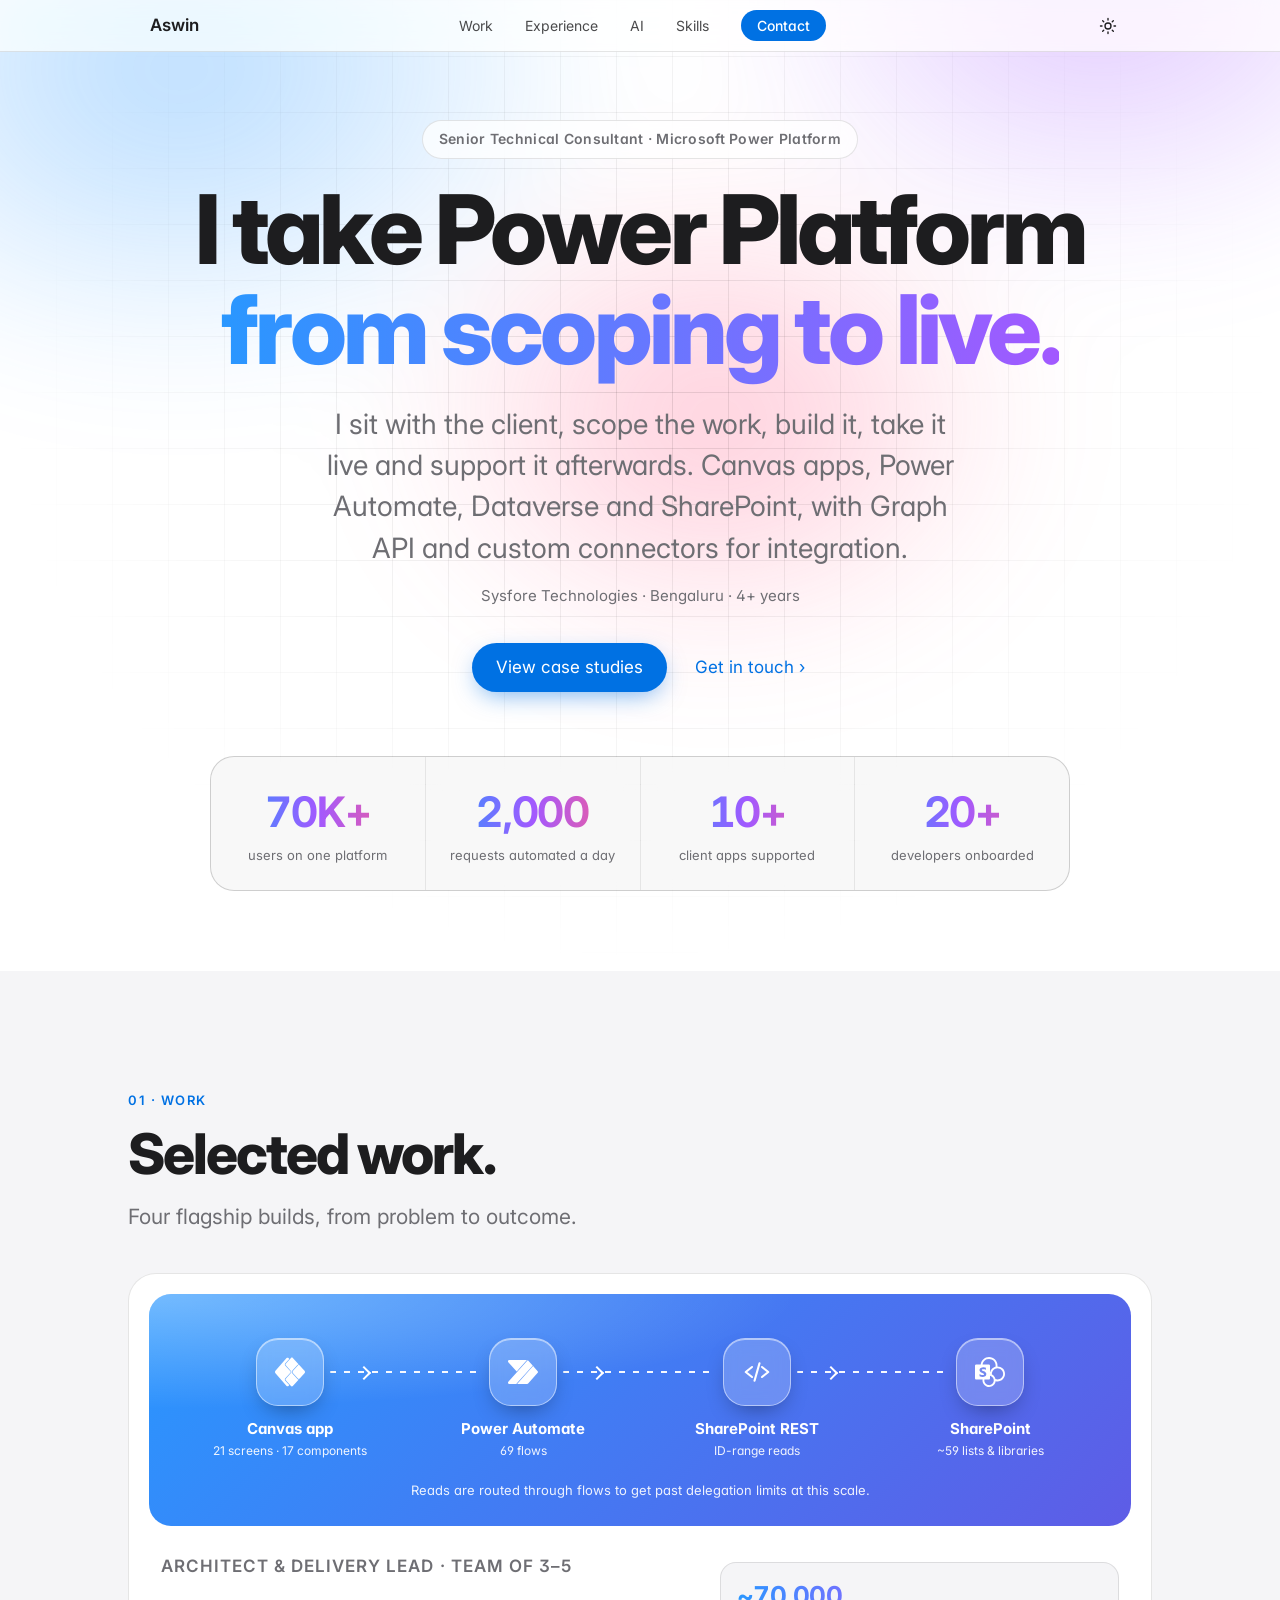
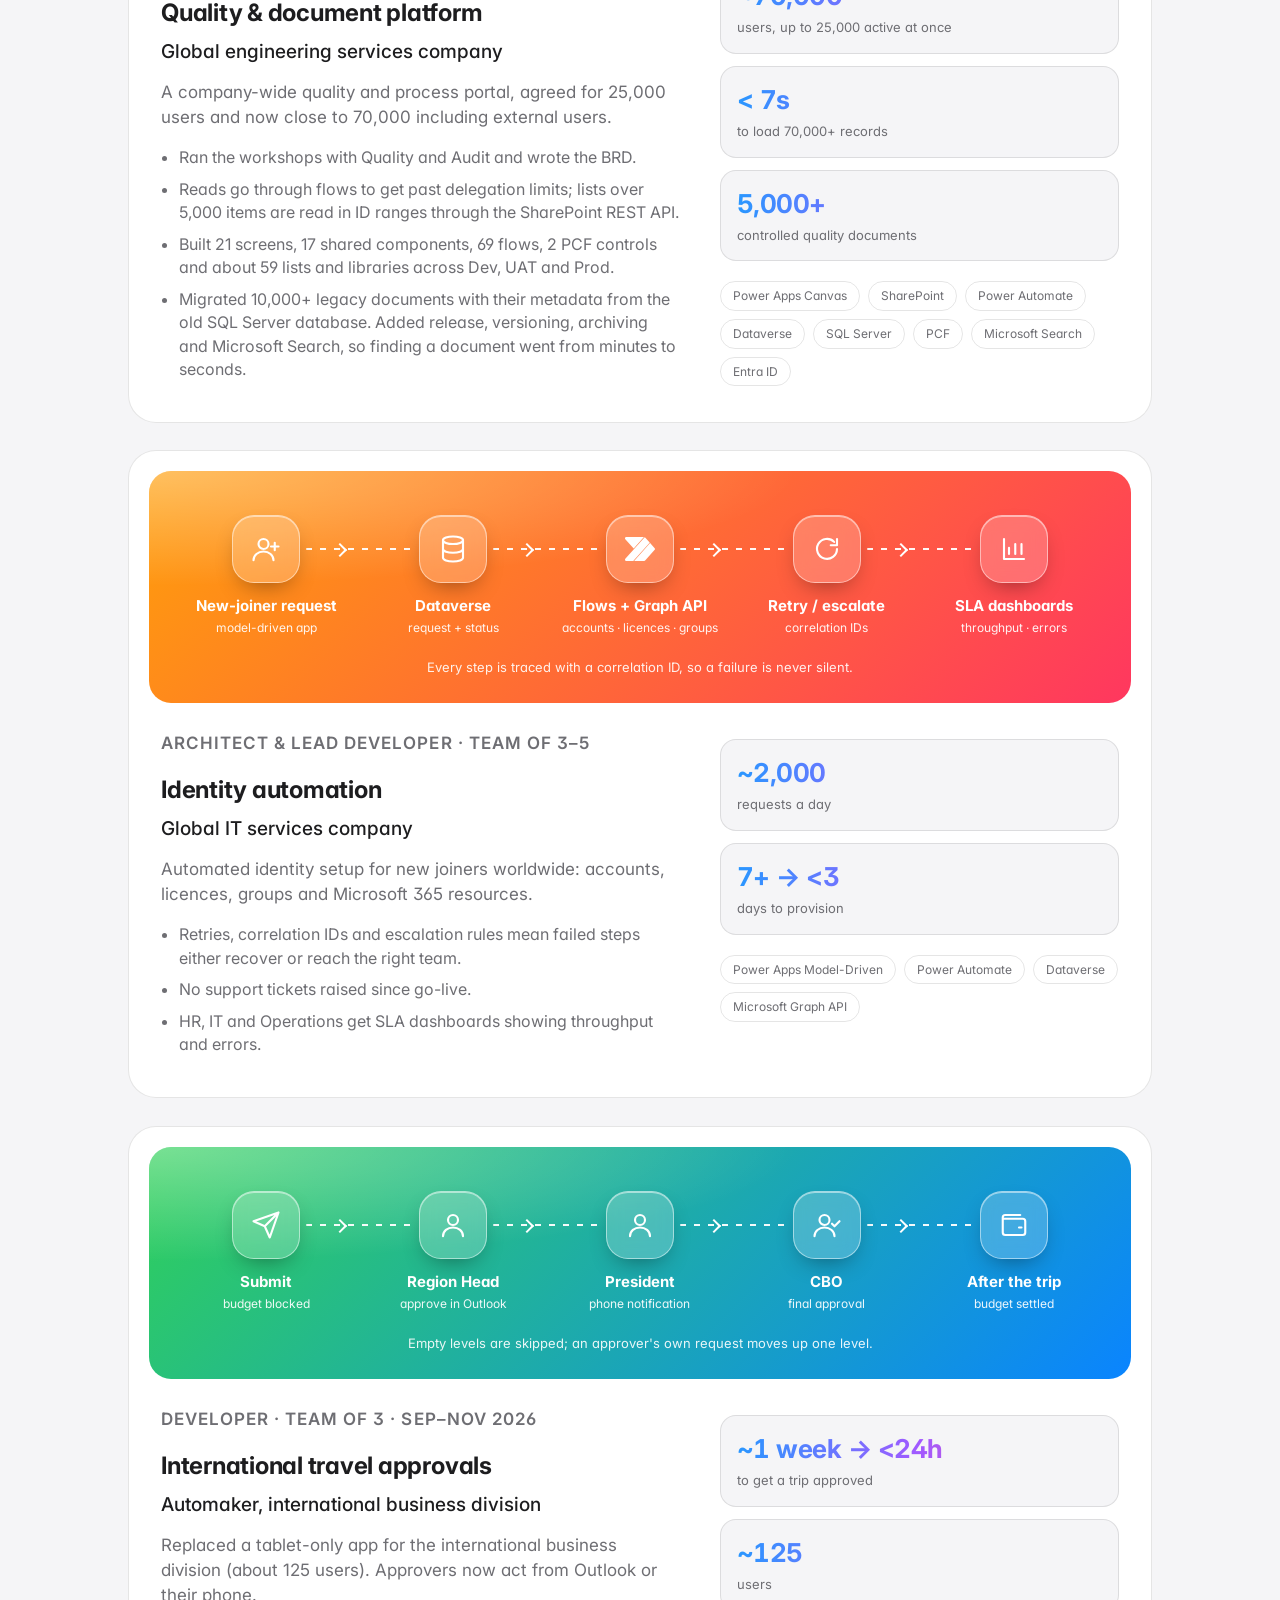
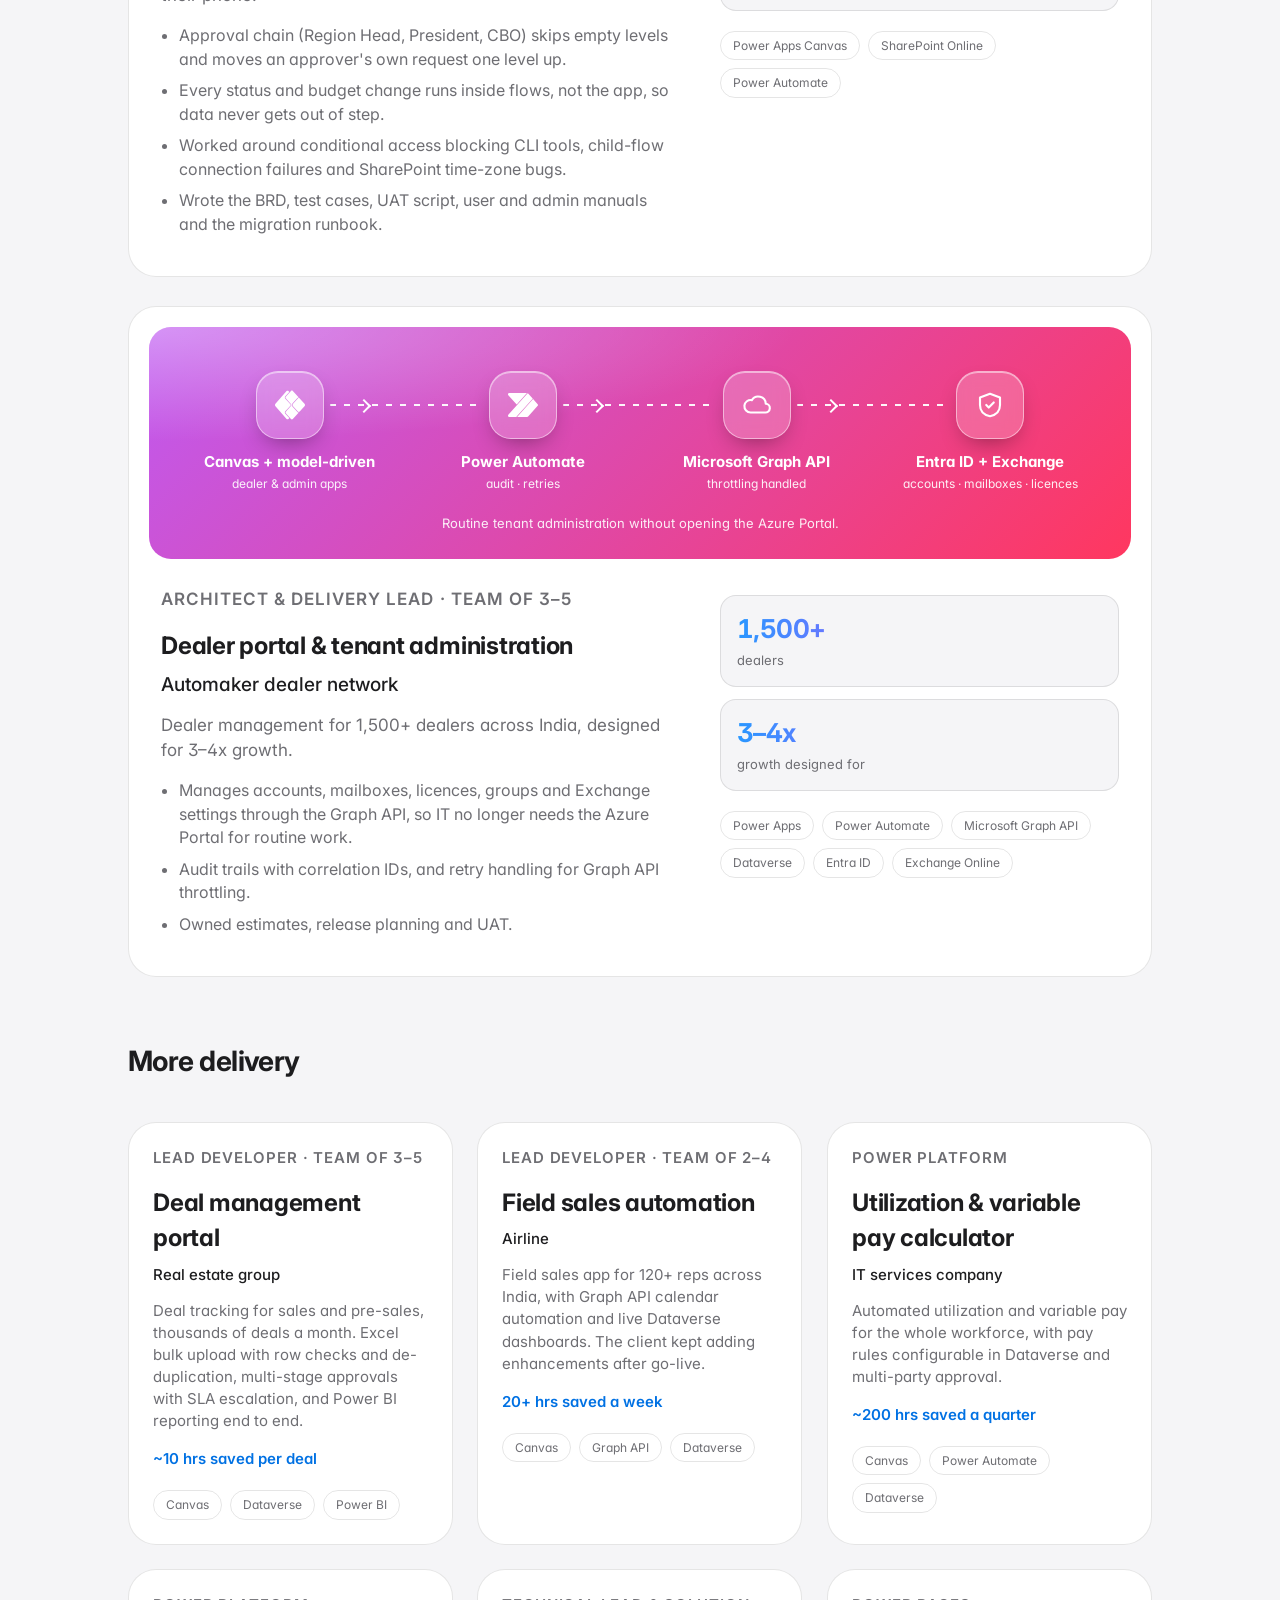
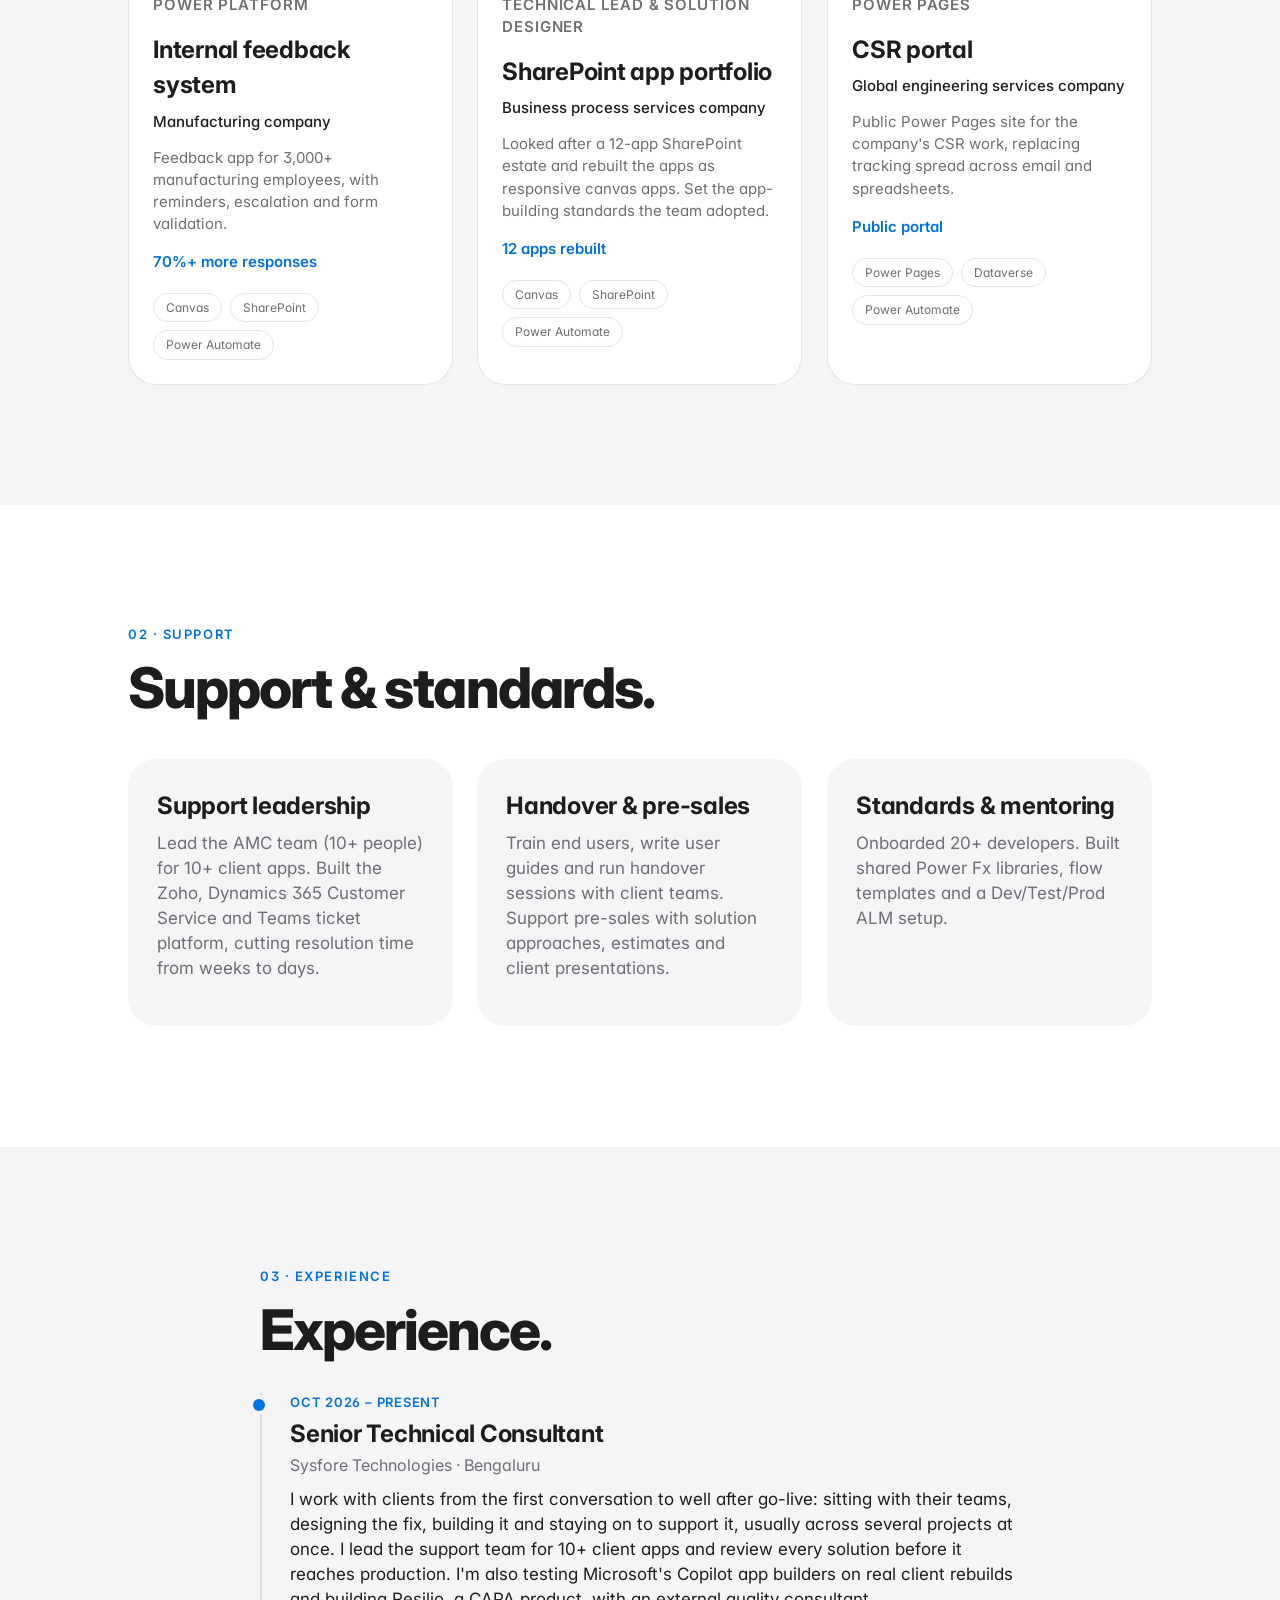
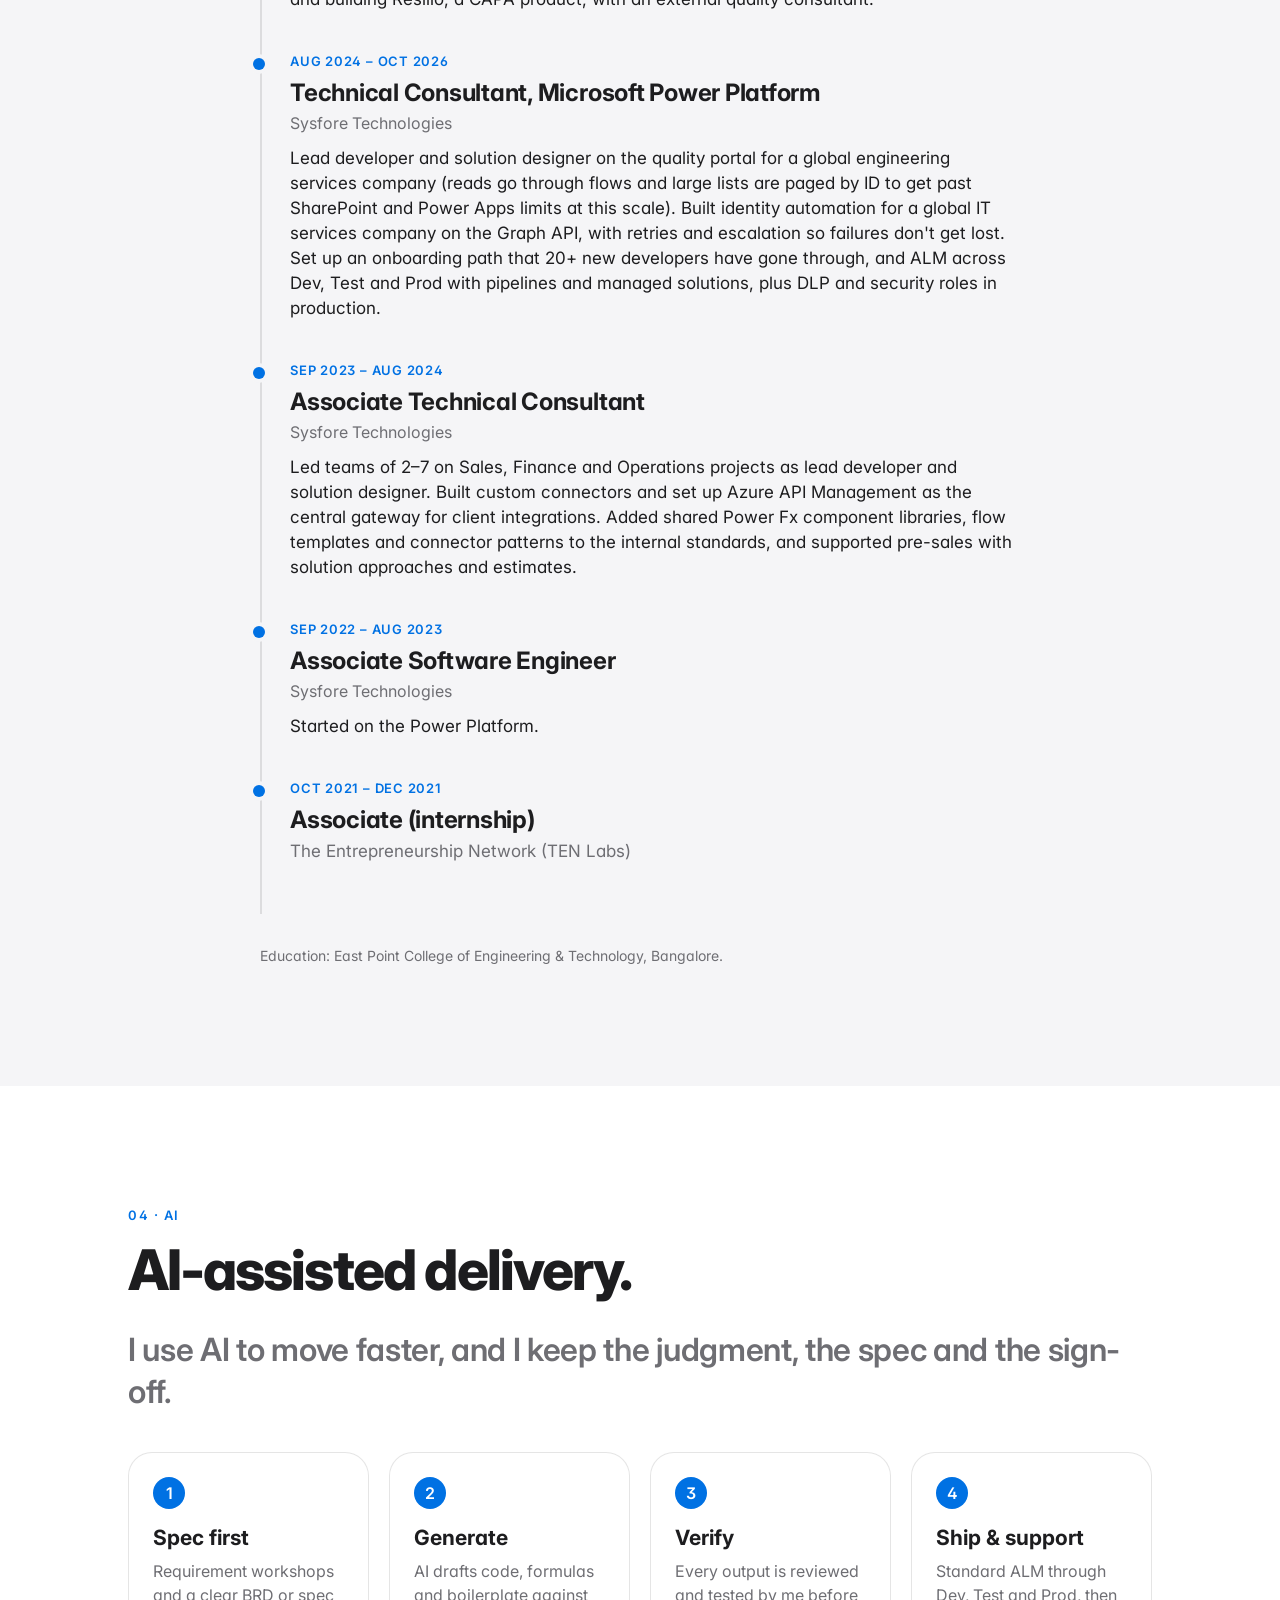
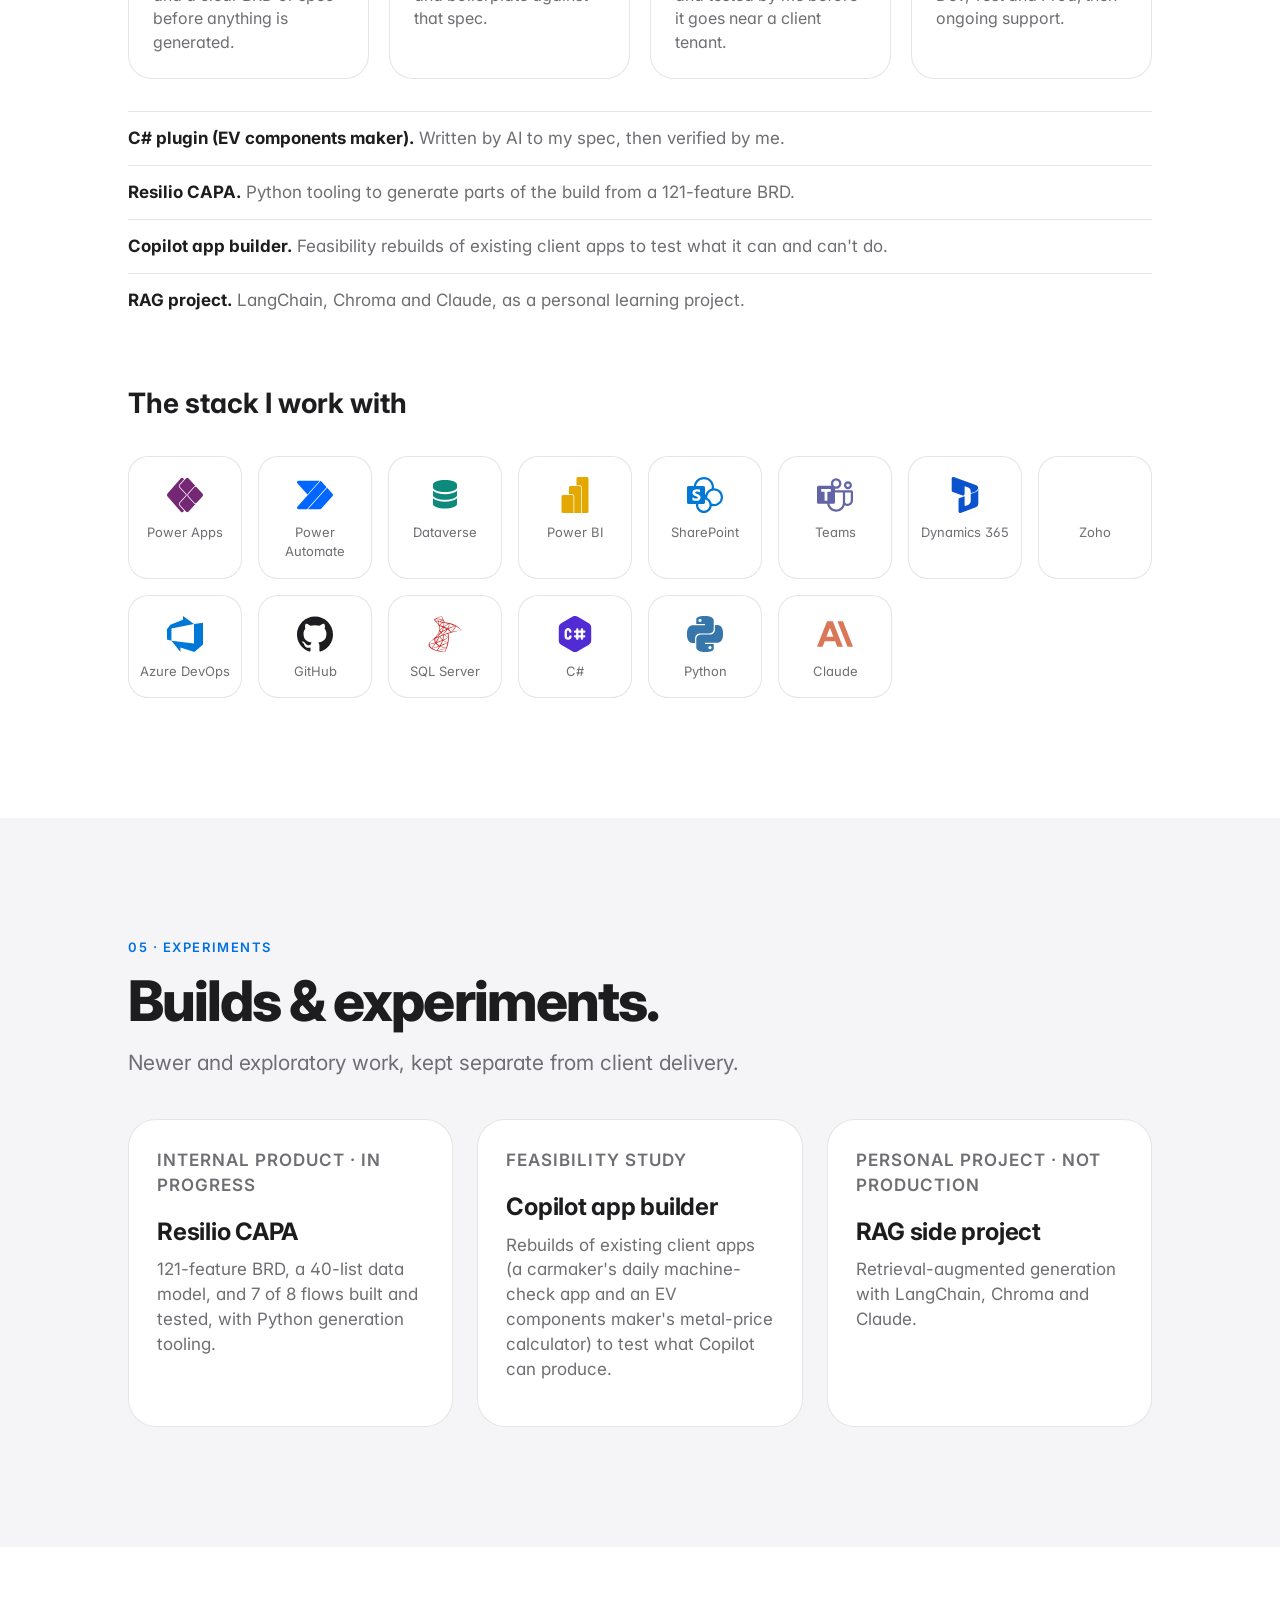
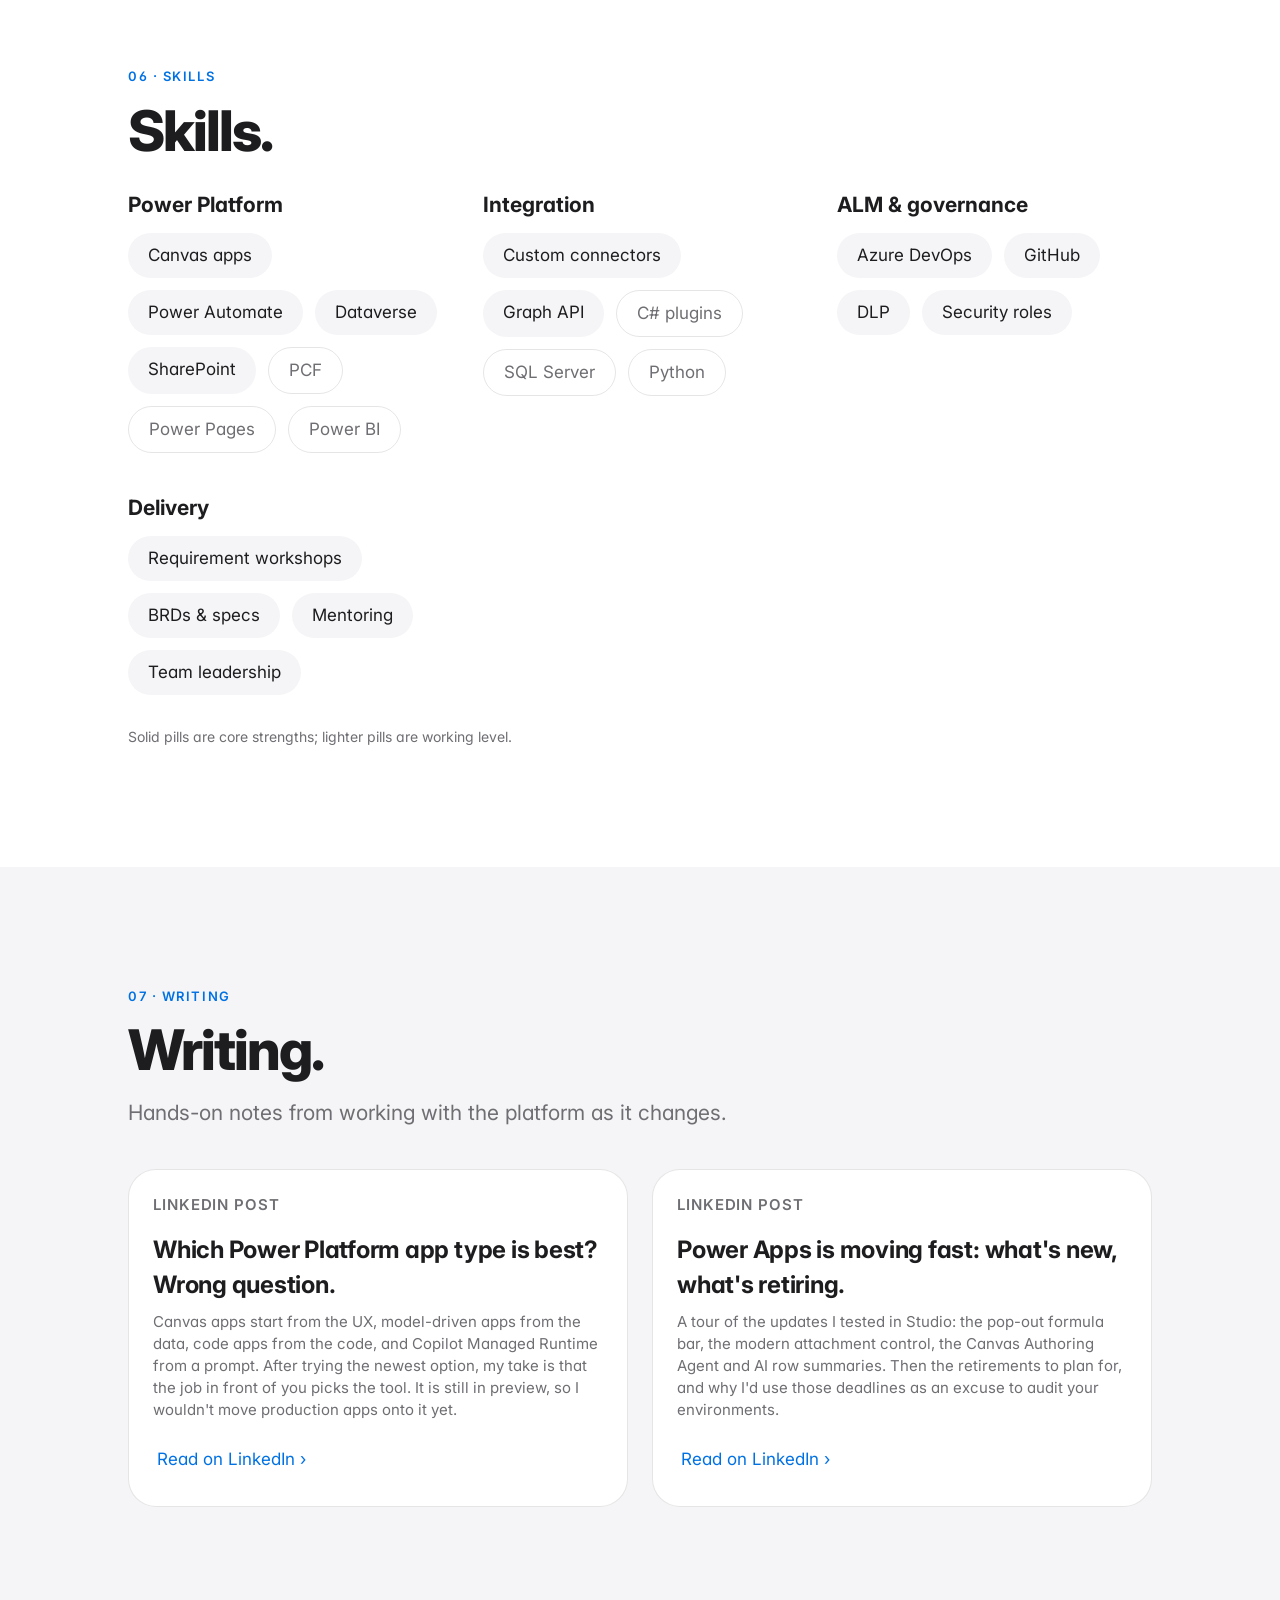
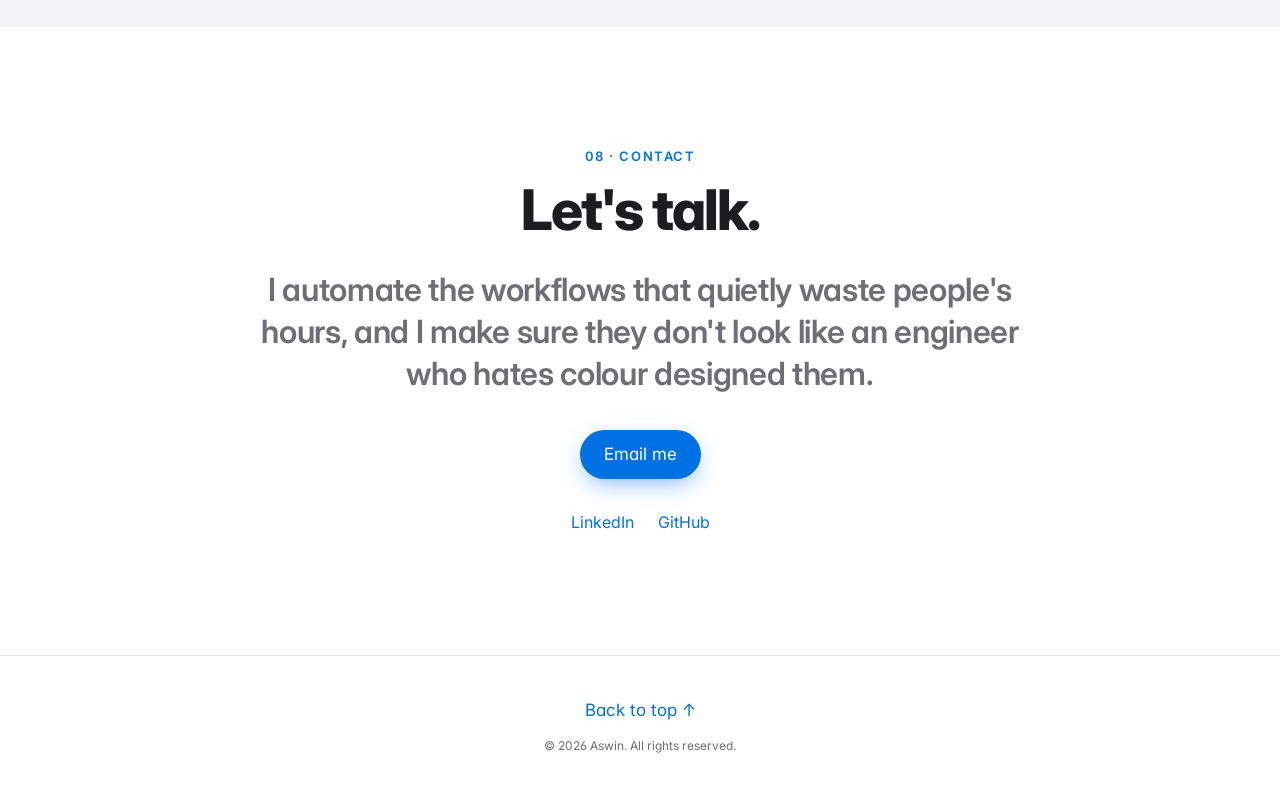
==== commit a86dfa53: "Add Dataverse to the stack icons Co-Authored-By: Claude Sonnet 5.5 <noreply@anthropic.com>" ====
--- a/index.html
+++ b/index.html
@@ -306,6 +306,7 @@
         <ul class="stack reveal">
           <li><i style="--icon:url(icons/powerapps.svg);--c:#742774"></i>Power Apps</li>
           <li><i style="--icon:url(icons/powerautomate.svg);--c:#0066FF"></i>Power Automate</li>
+          <li><i style="--icon:url(icons/dataverse.svg);--c:#0E8A7D"></i>Dataverse</li>
           <li><i style="--icon:url(icons/powerbi.svg);--c:#E5A800"></i>Power BI</li>
           <li><i style="--icon:url(icons/microsoftsharepoint.svg);--c:#0078D4"></i>SharePoint</li>
           <li><i style="--icon:url(icons/microsoftteams.svg);--c:#6264A7"></i>Teams</li>
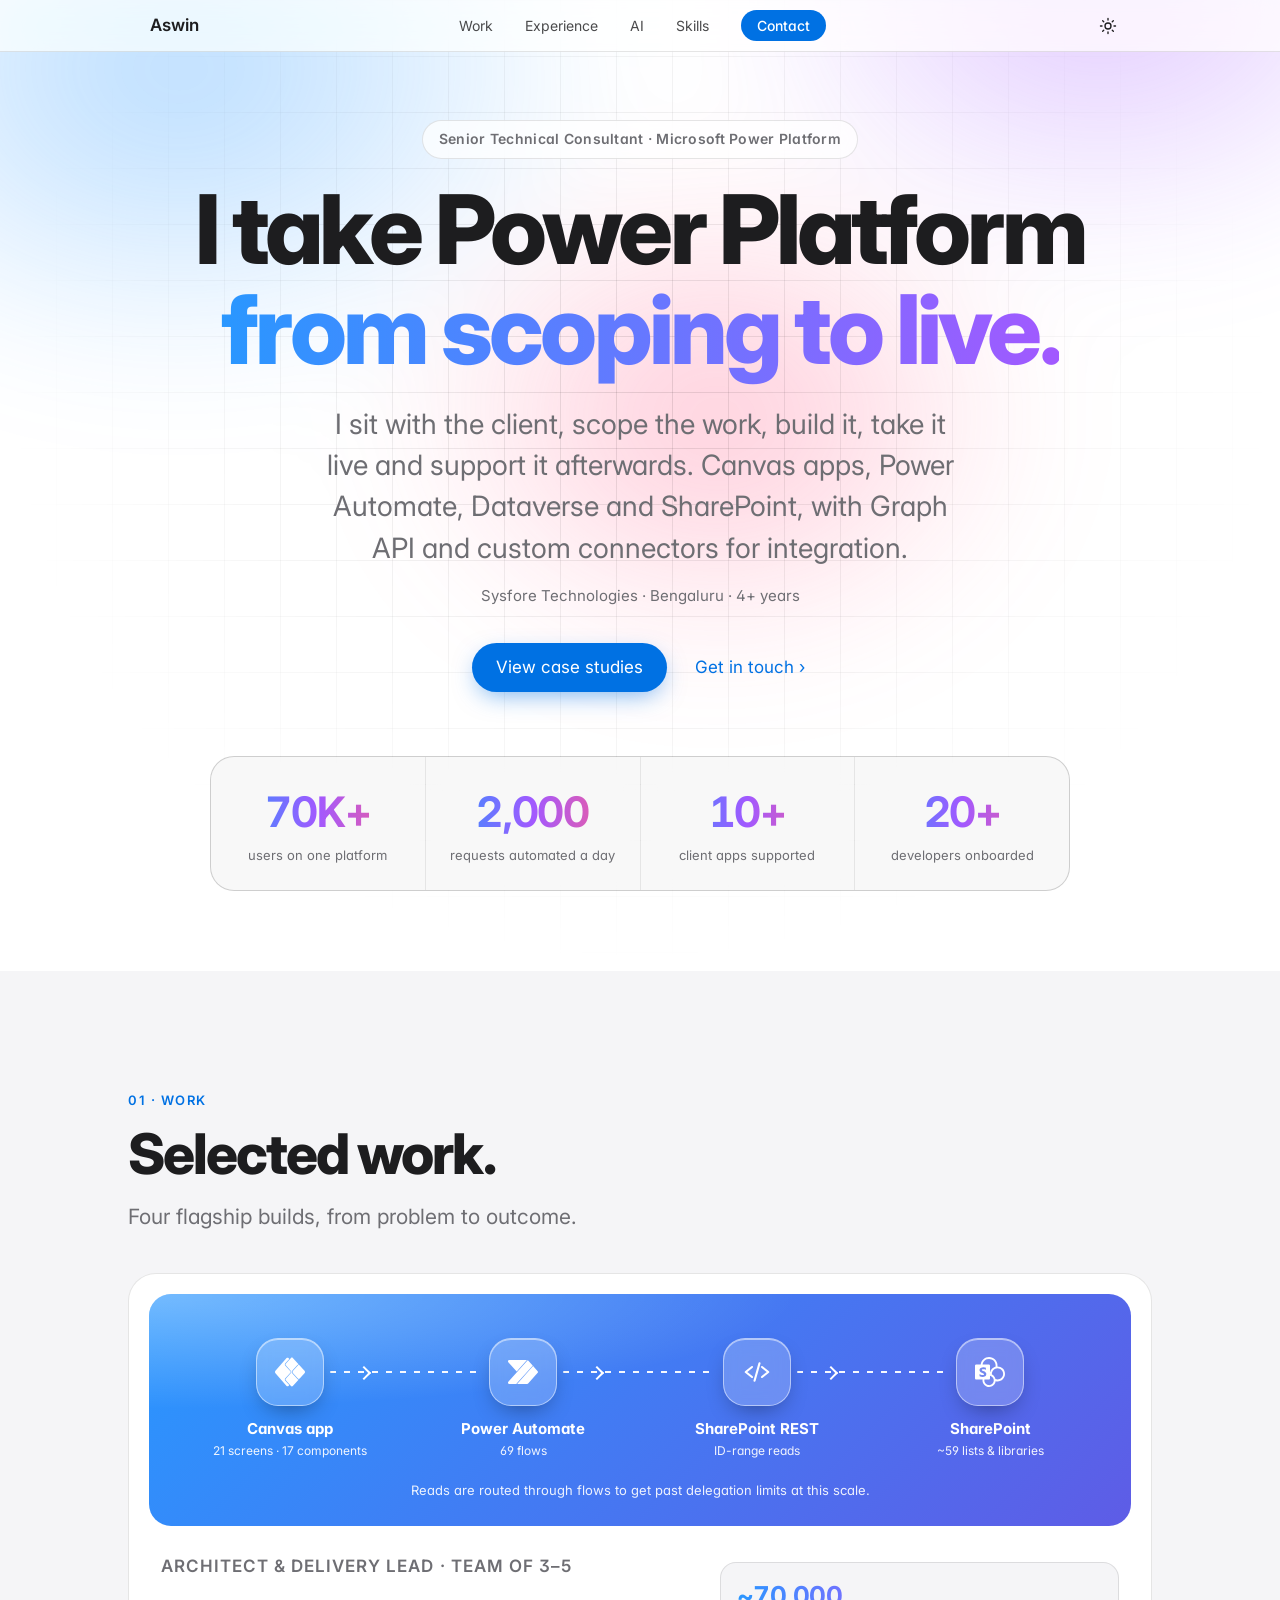
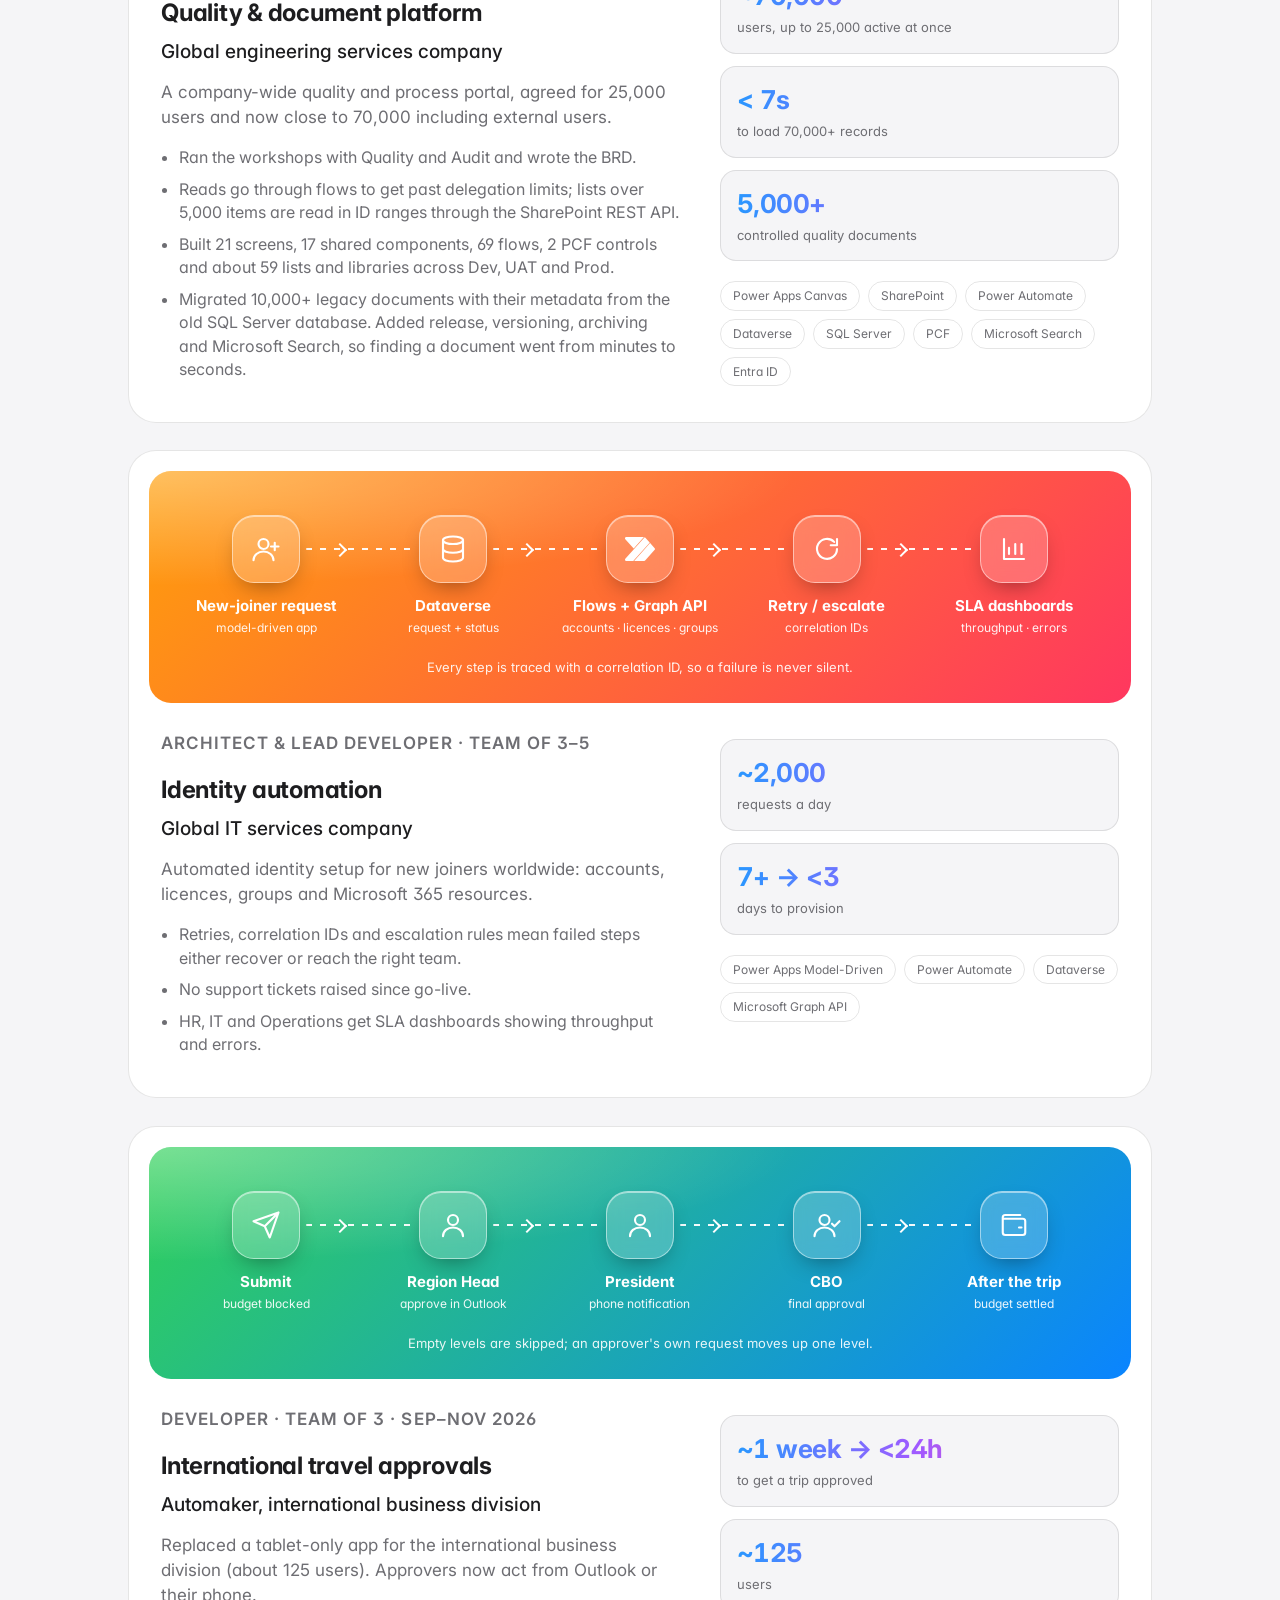
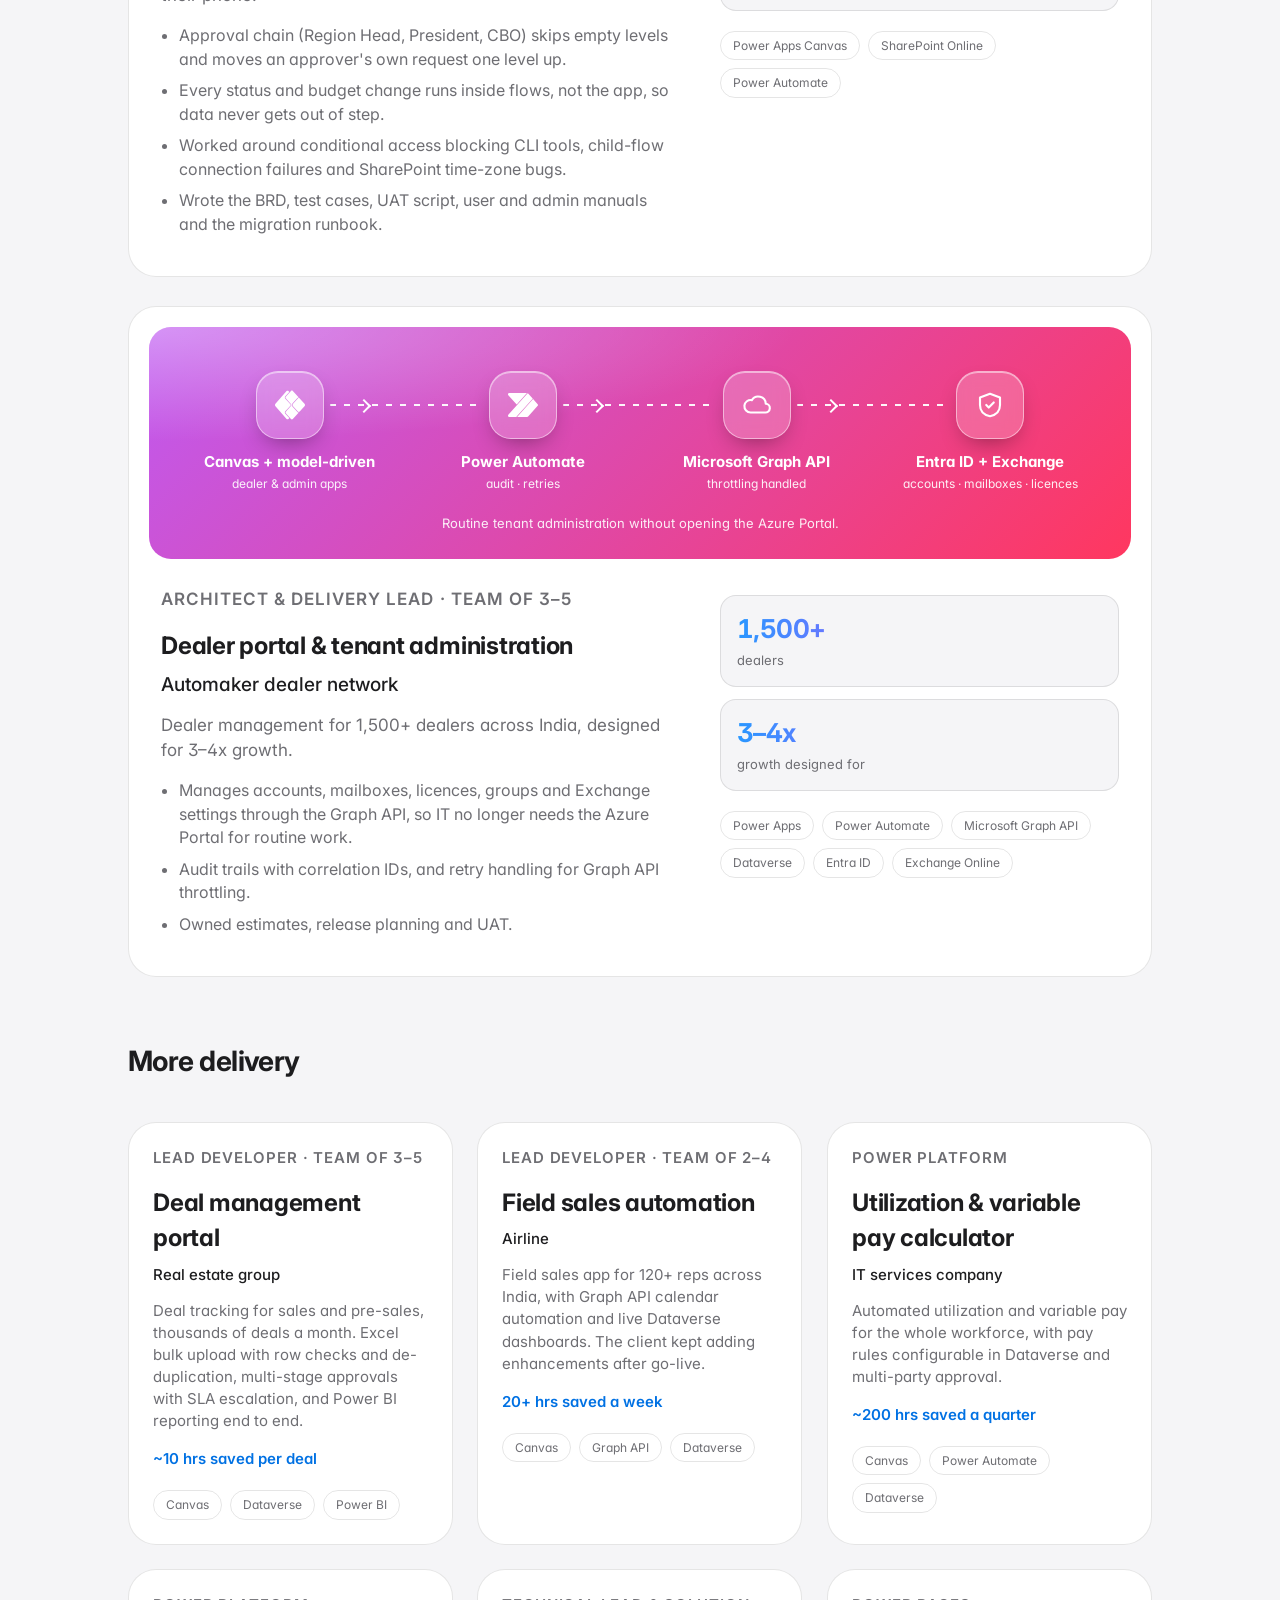
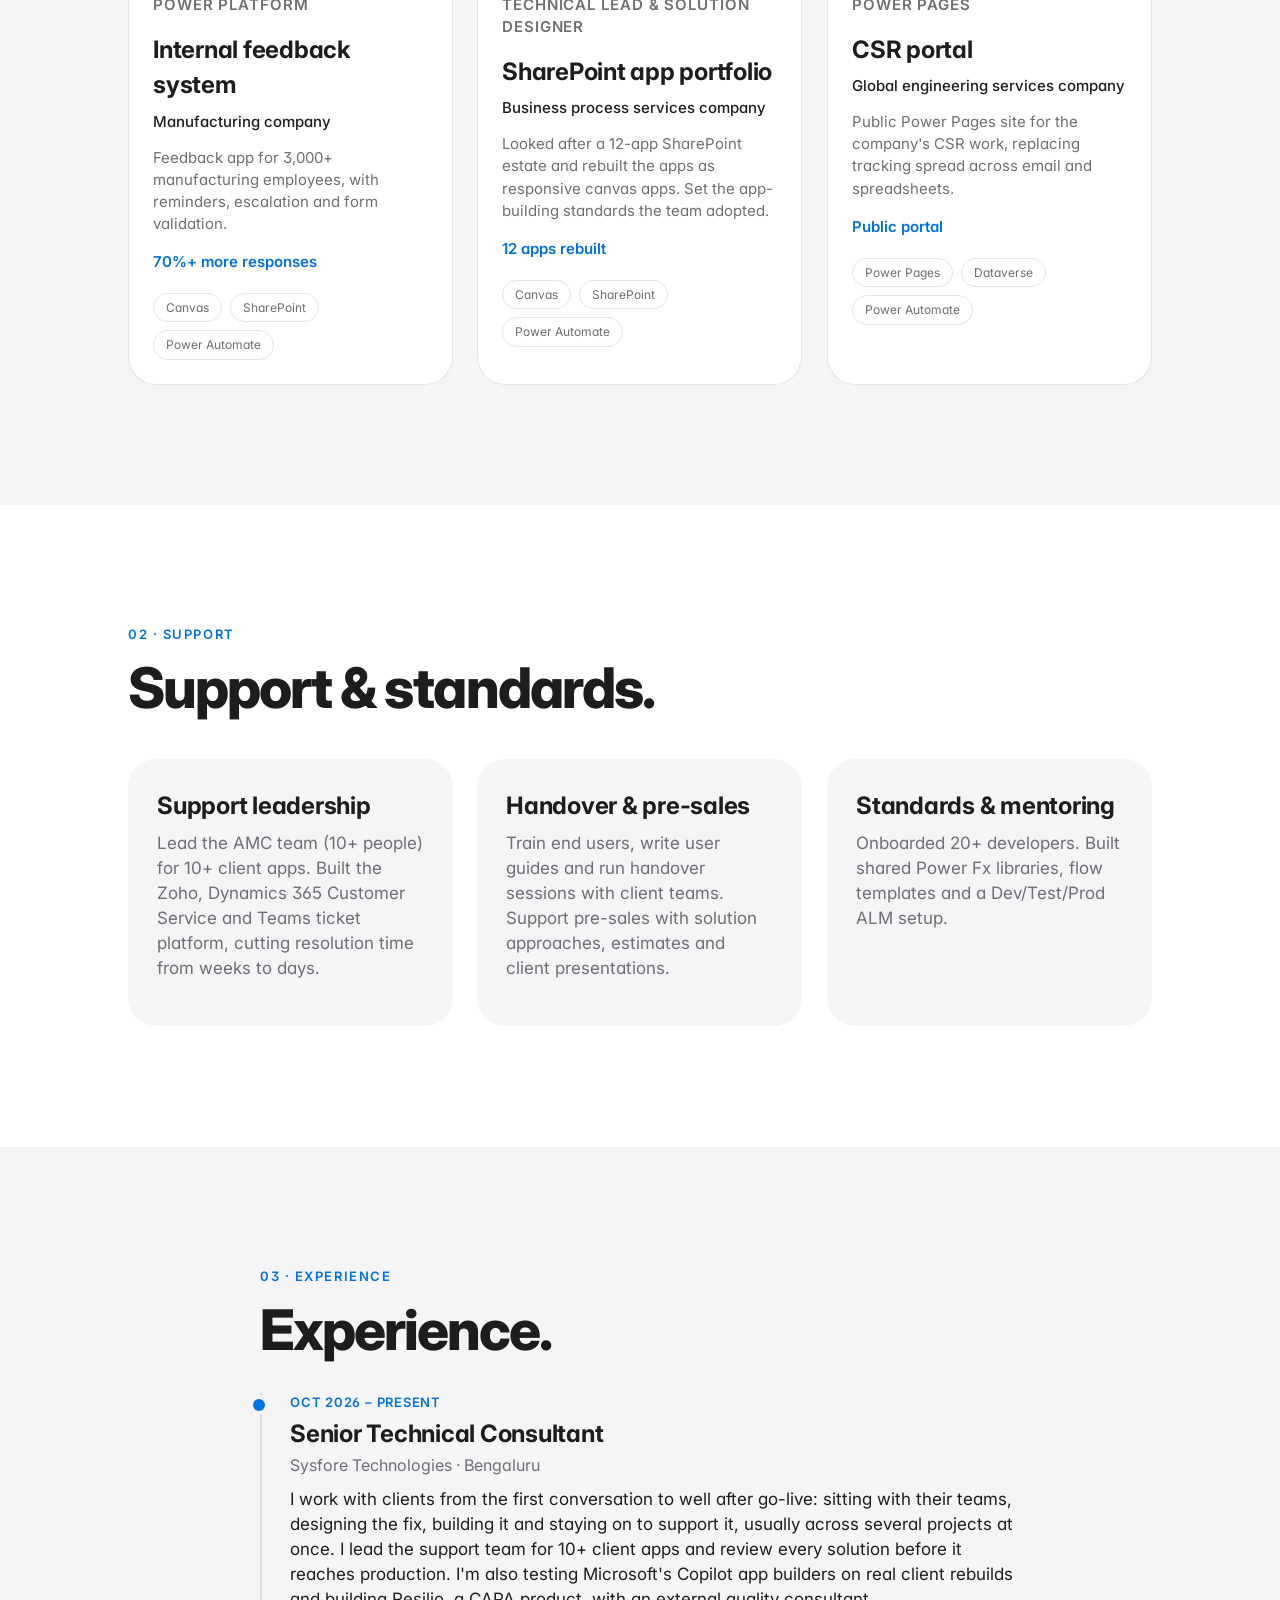
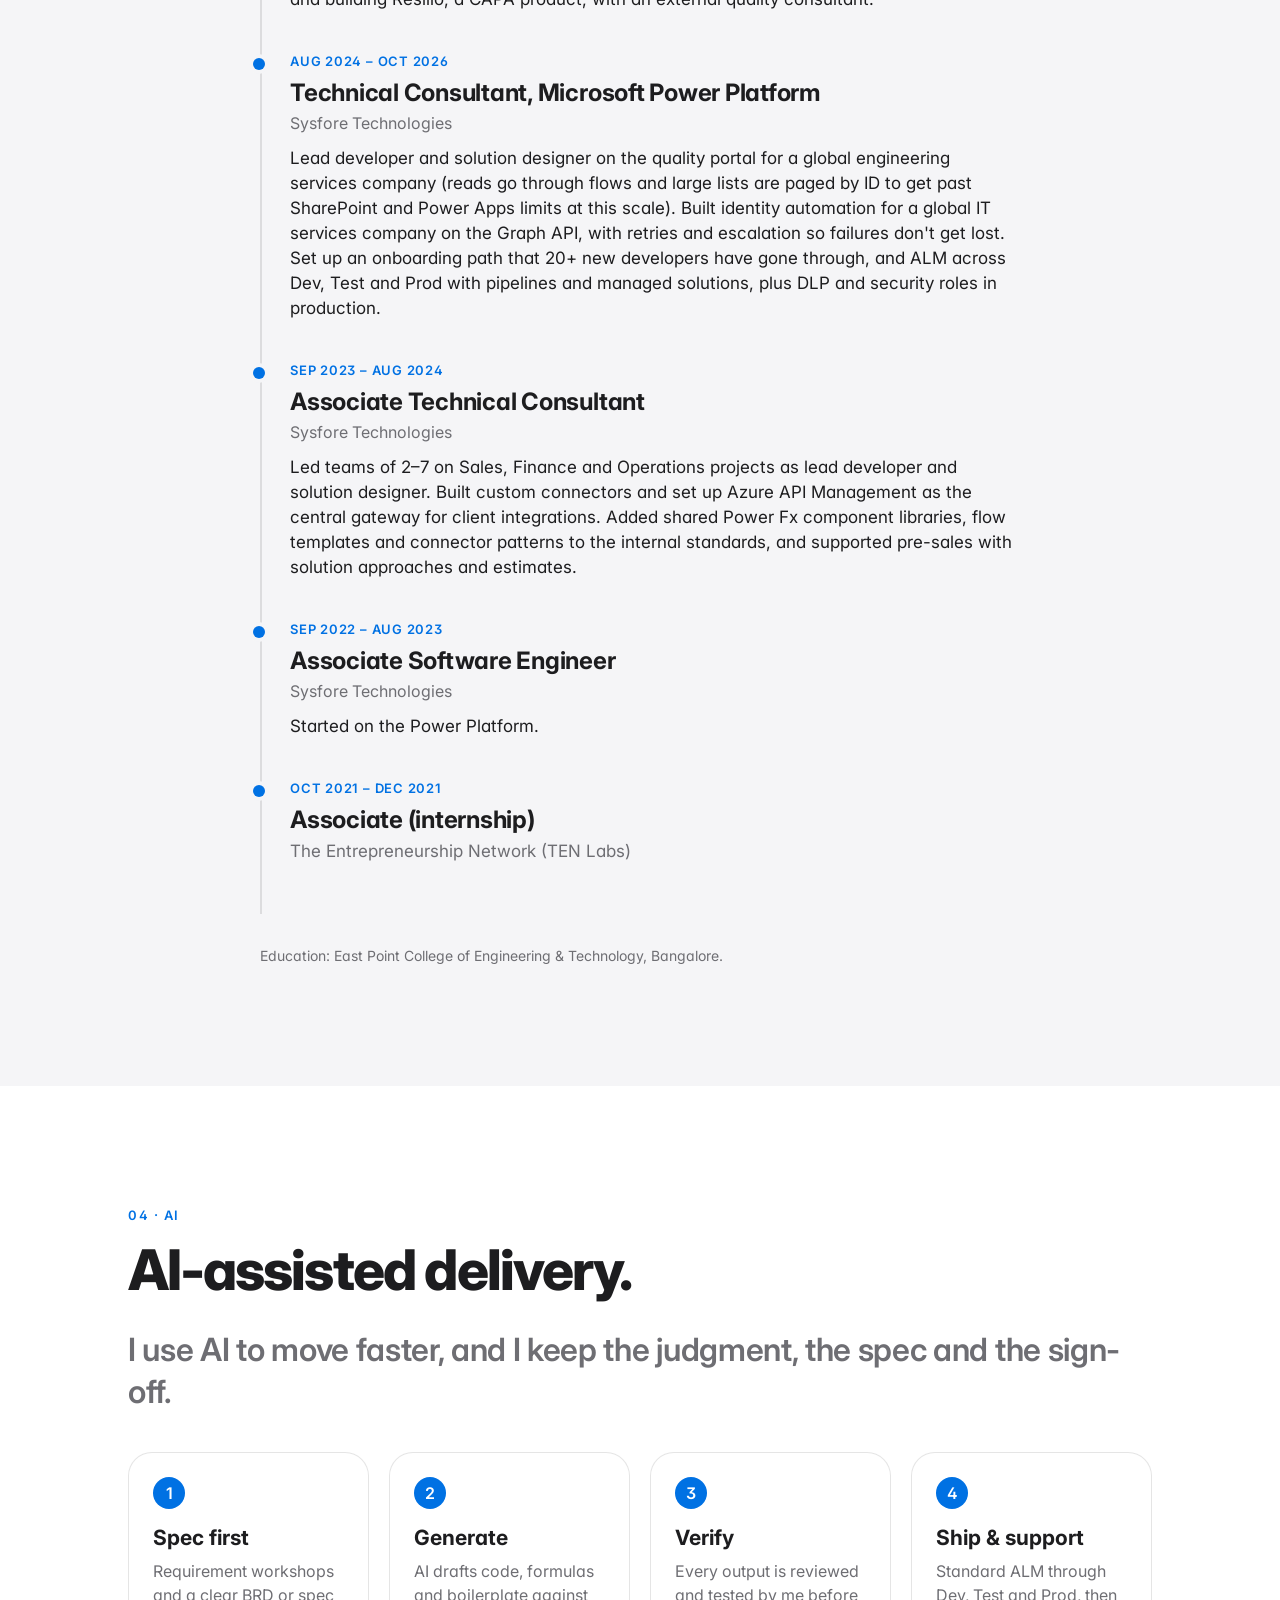
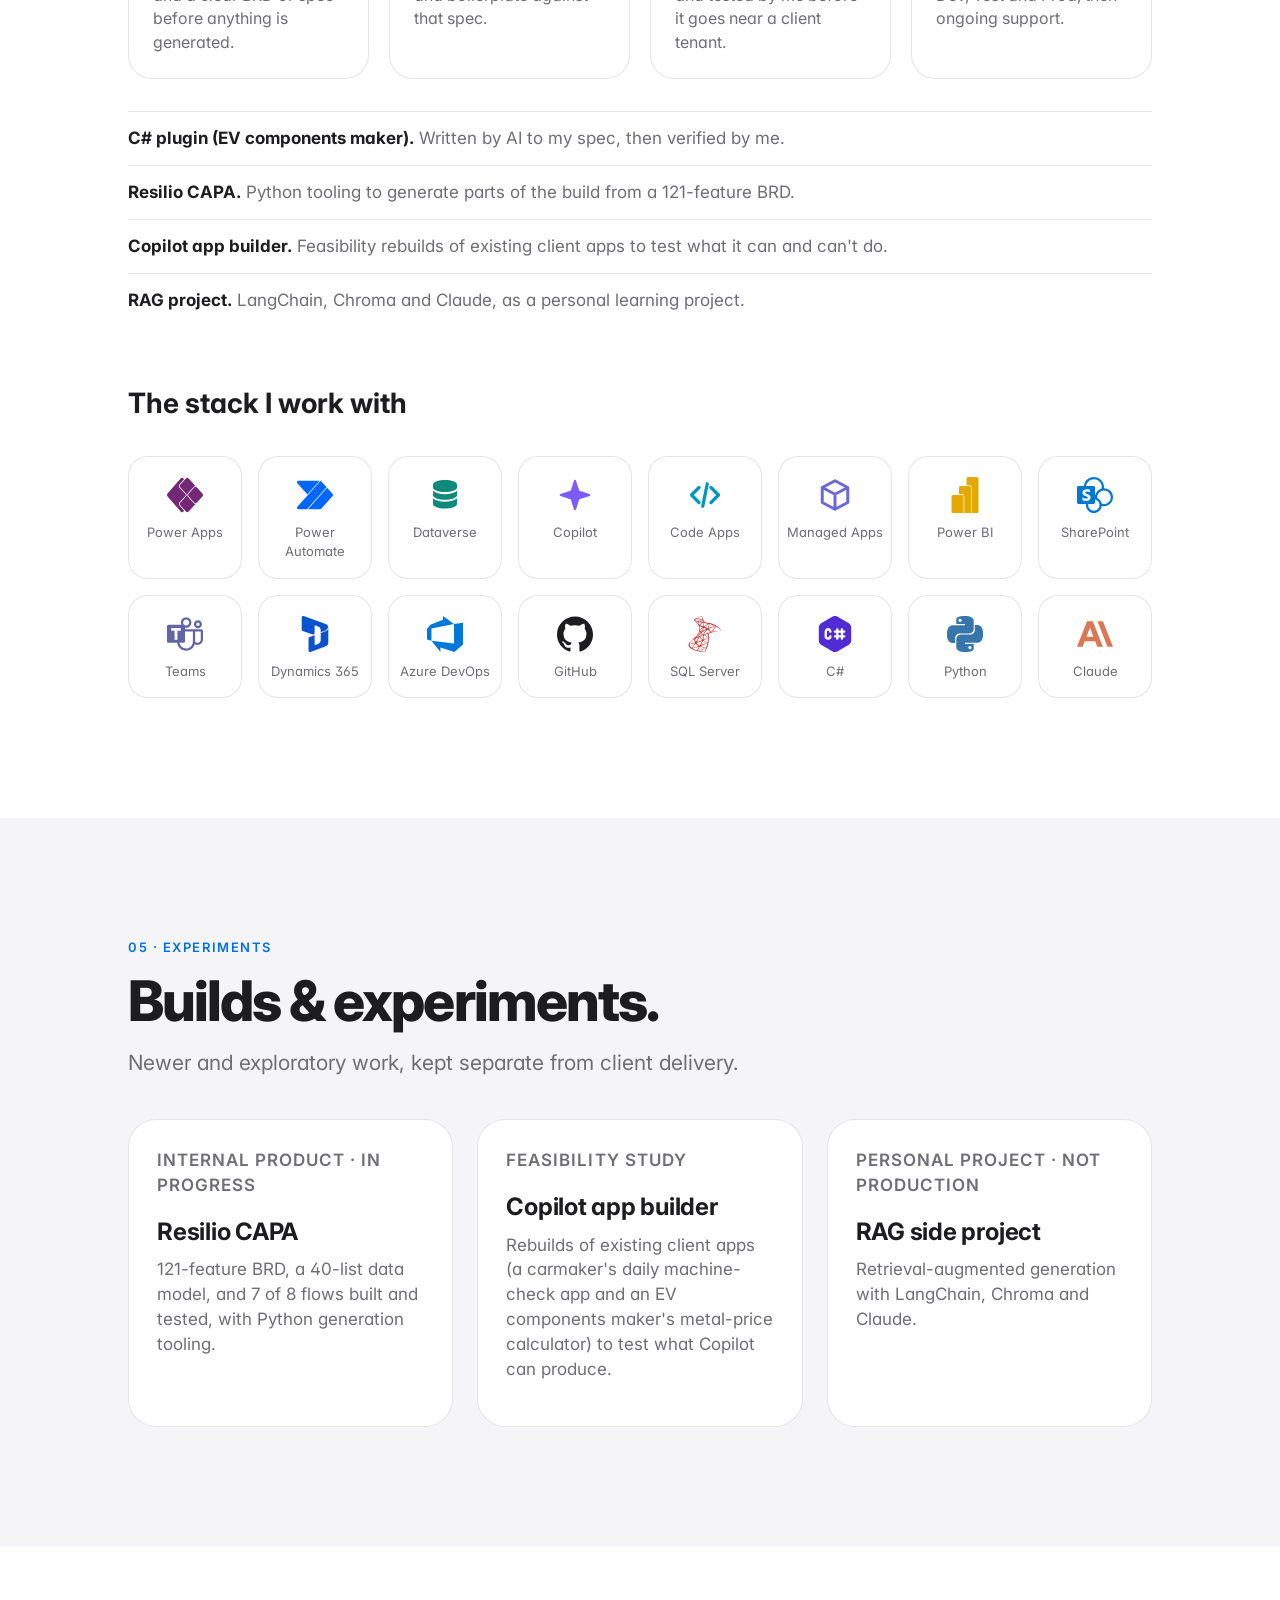
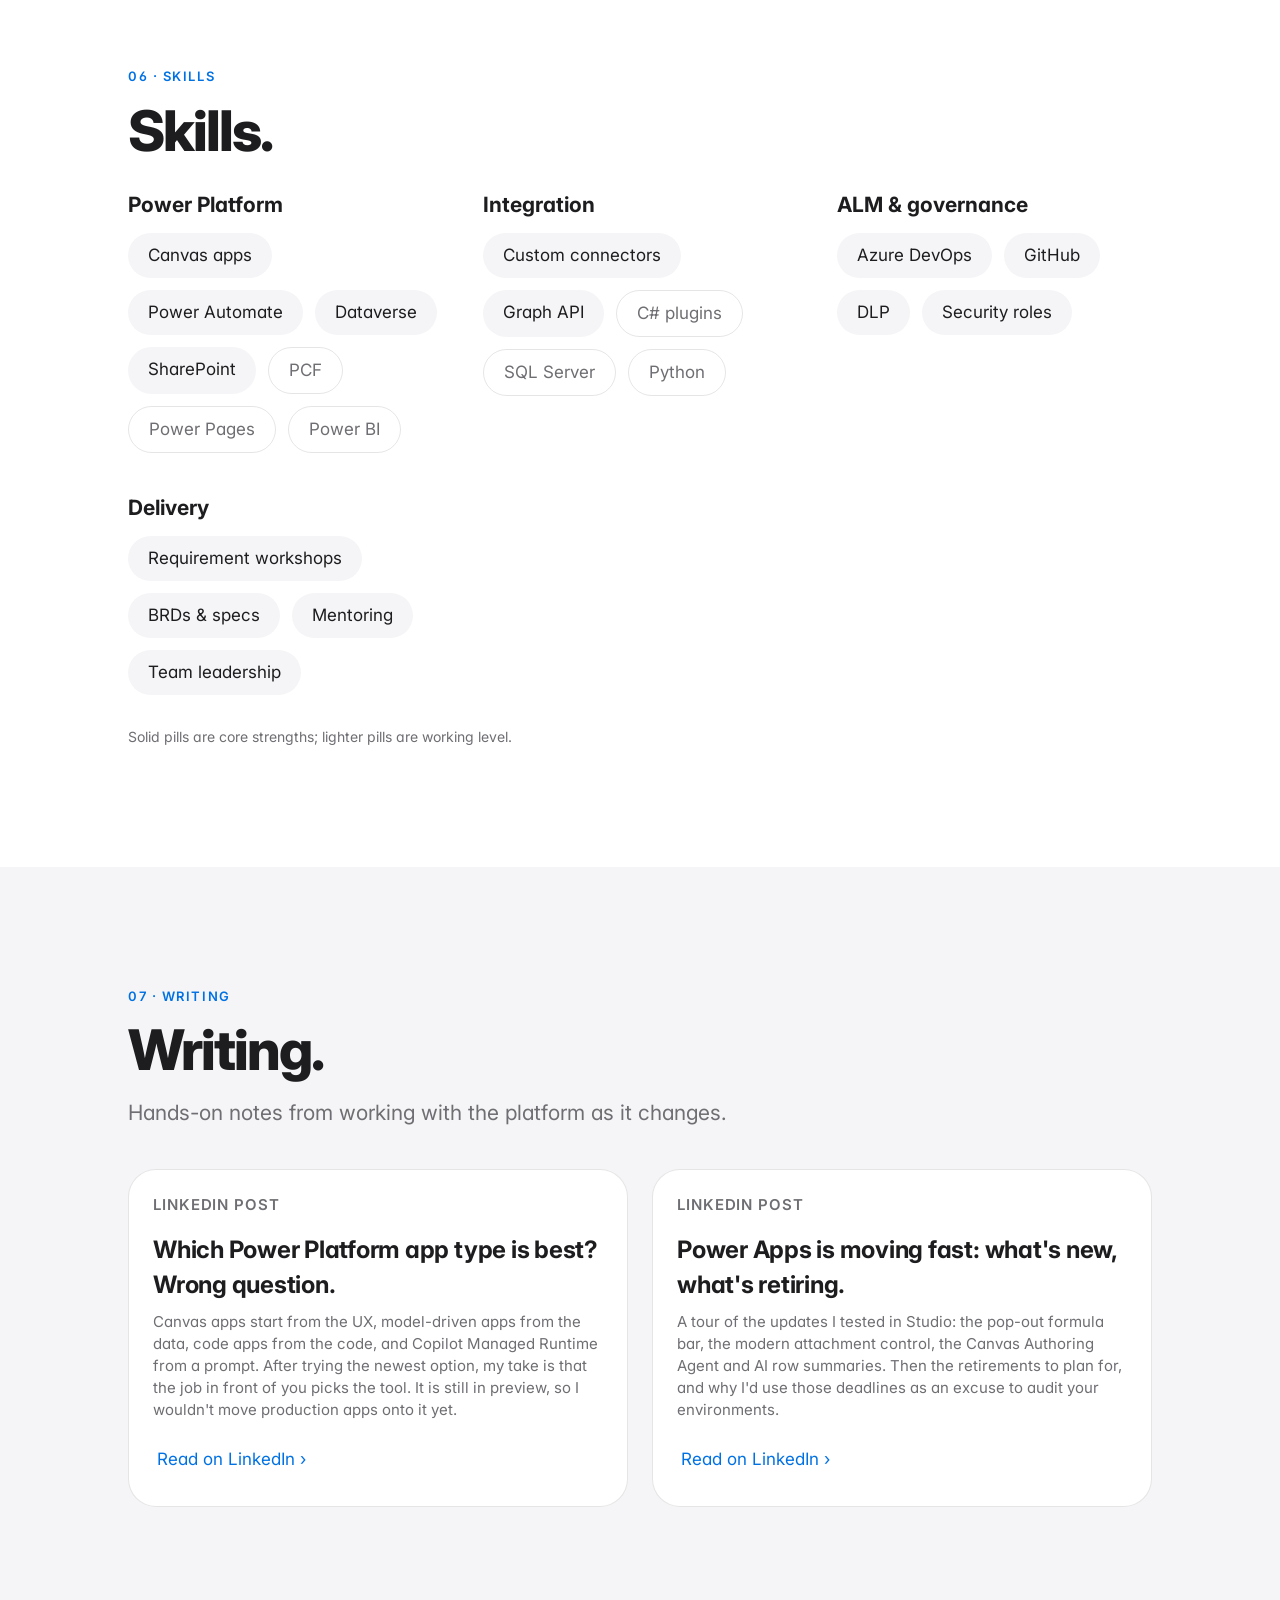
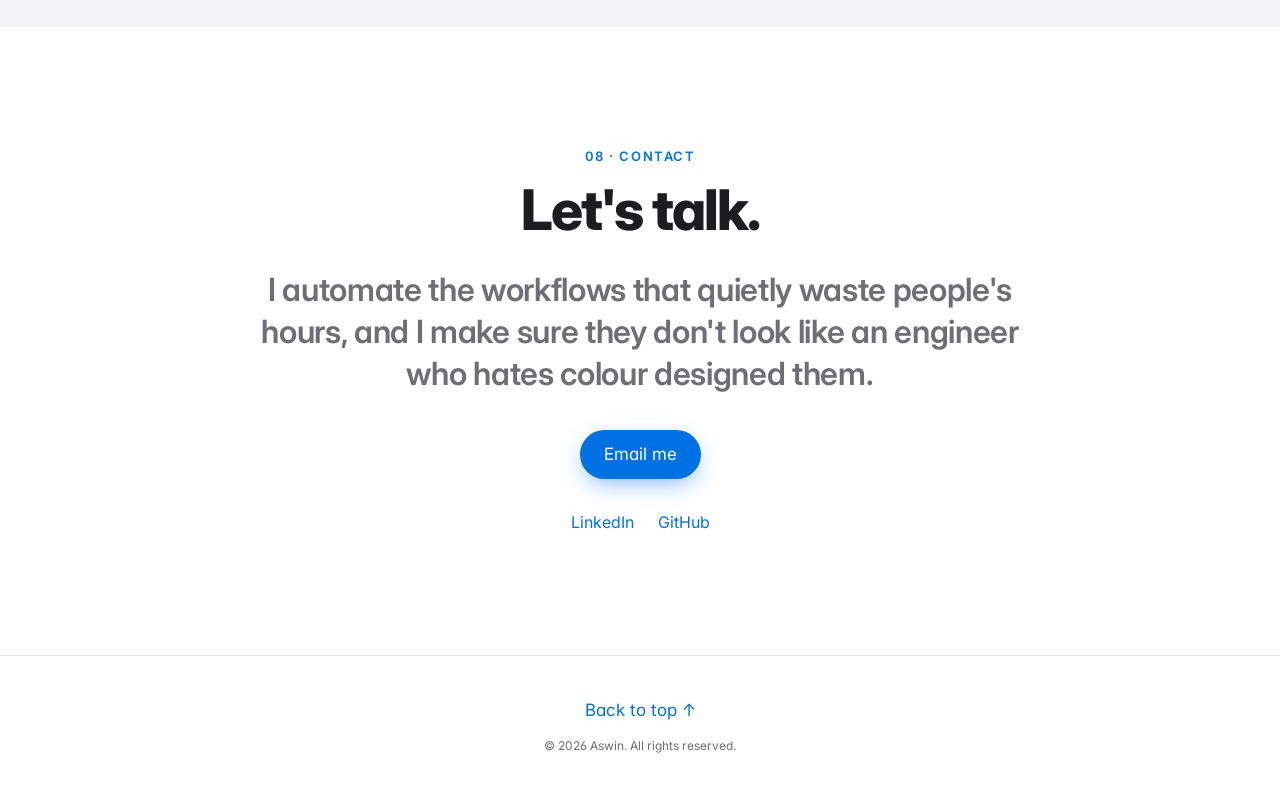
==== commit 82e00aec: "Stack icons: remove Zoho, add Copilot, Code Apps, Managed Apps Co-Authored-By: Claude Sonnet 5.5 <no" ====
--- a/index.html
+++ b/index.html
@@ -307,11 +307,13 @@
           <li><i style="--icon:url(icons/powerapps.svg);--c:#742774"></i>Power Apps</li>
           <li><i style="--icon:url(icons/powerautomate.svg);--c:#0066FF"></i>Power Automate</li>
           <li><i style="--icon:url(icons/dataverse.svg);--c:#0E8A7D"></i>Dataverse</li>
+          <li><i style="--icon:url(icons/copilot.svg);--c:#7C5CFF"></i>Copilot</li>
+          <li><i style="--icon:url(icons/codeapps.svg);--c:#0099BC"></i>Code Apps</li>
+          <li><i style="--icon:url(icons/managedapps.svg);--c:#6B69D6"></i>Managed Apps</li>
           <li><i style="--icon:url(icons/powerbi.svg);--c:#E5A800"></i>Power BI</li>
           <li><i style="--icon:url(icons/microsoftsharepoint.svg);--c:#0078D4"></i>SharePoint</li>
           <li><i style="--icon:url(icons/microsoftteams.svg);--c:#6264A7"></i>Teams</li>
           <li><i style="--icon:url(icons/dynamics365.svg);--c:#0B53CE"></i>Dynamics 365</li>
-          <li><i style="--icon:url(icons/zoho.svg);--c:#C8202B"></i>Zoho</li>
           <li><i style="--icon:url(icons/azuredevops.svg);--c:#0078D7"></i>Azure DevOps</li>
           <li><i style="--icon:url(icons/github.svg)"></i>GitHub</li>
           <li><i style="--icon:url(icons/microsoftsqlserver.svg);--c:#CC2927"></i>SQL Server</li>
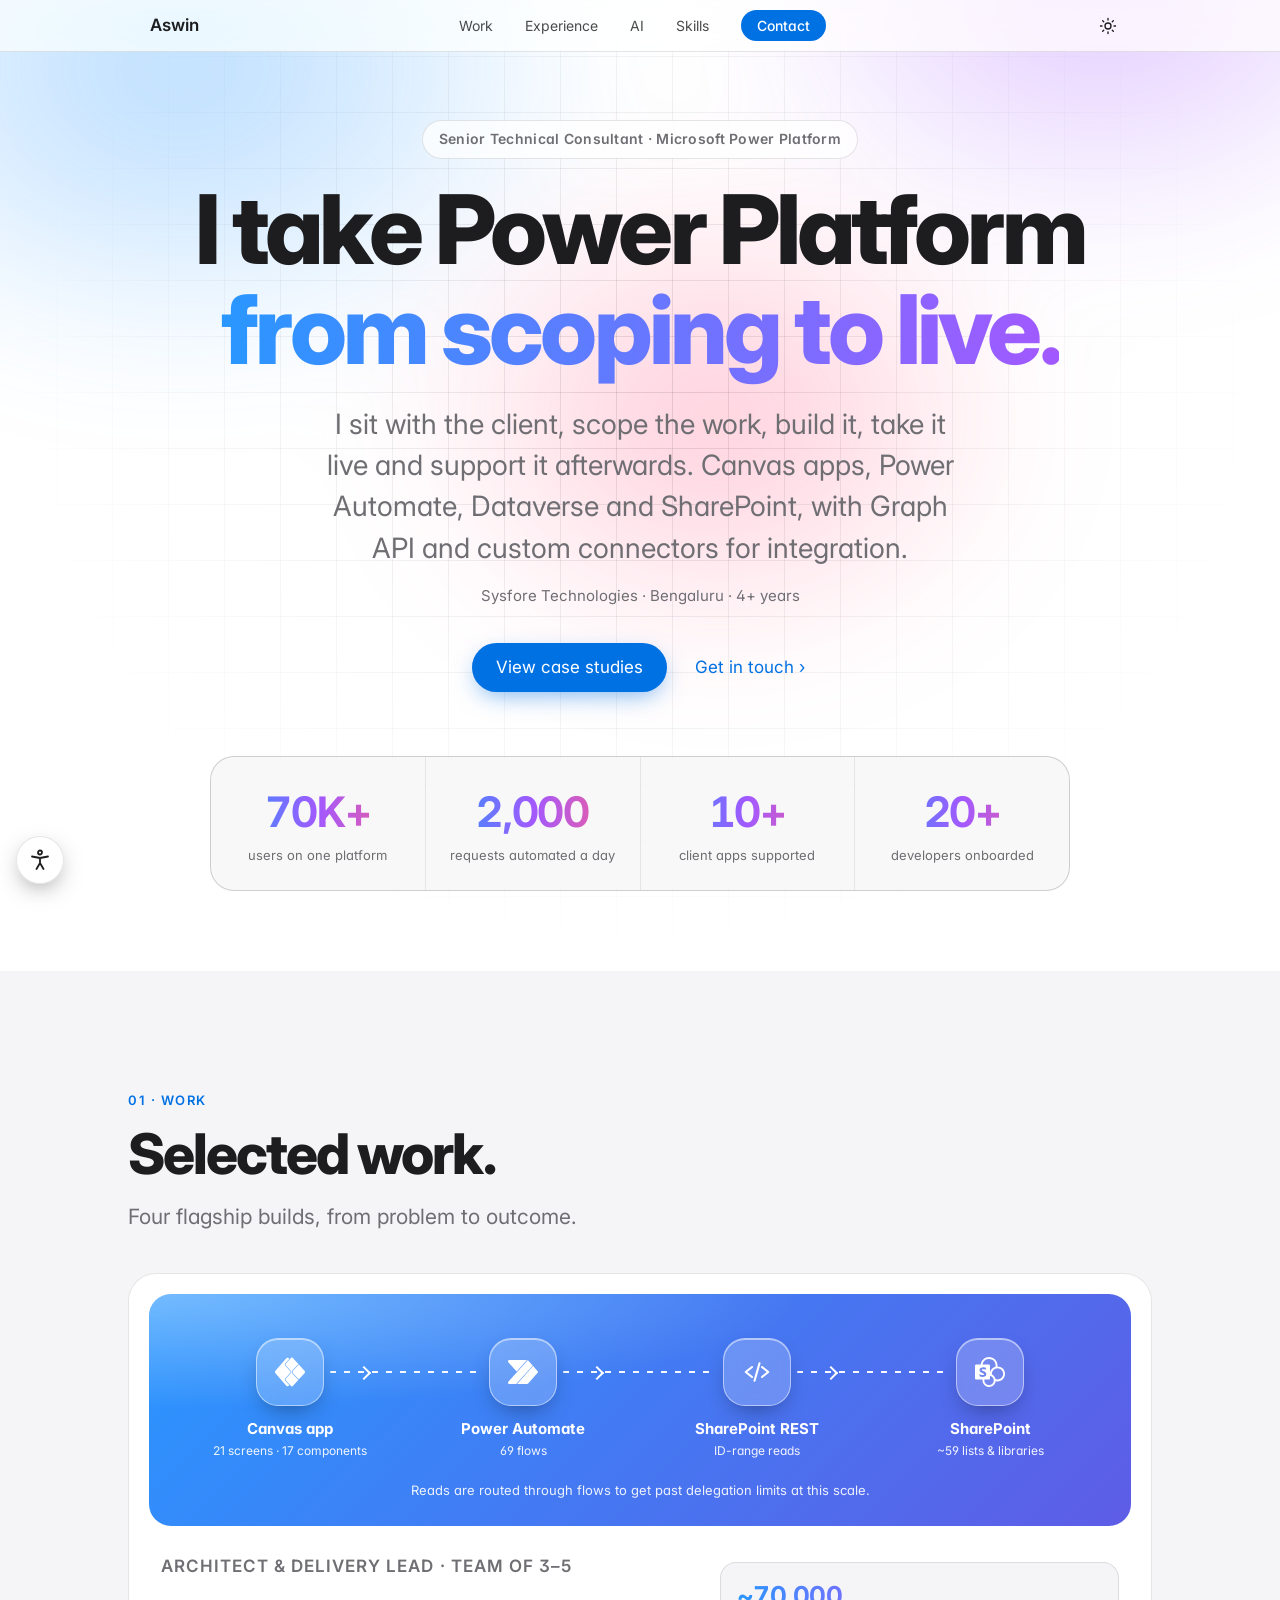
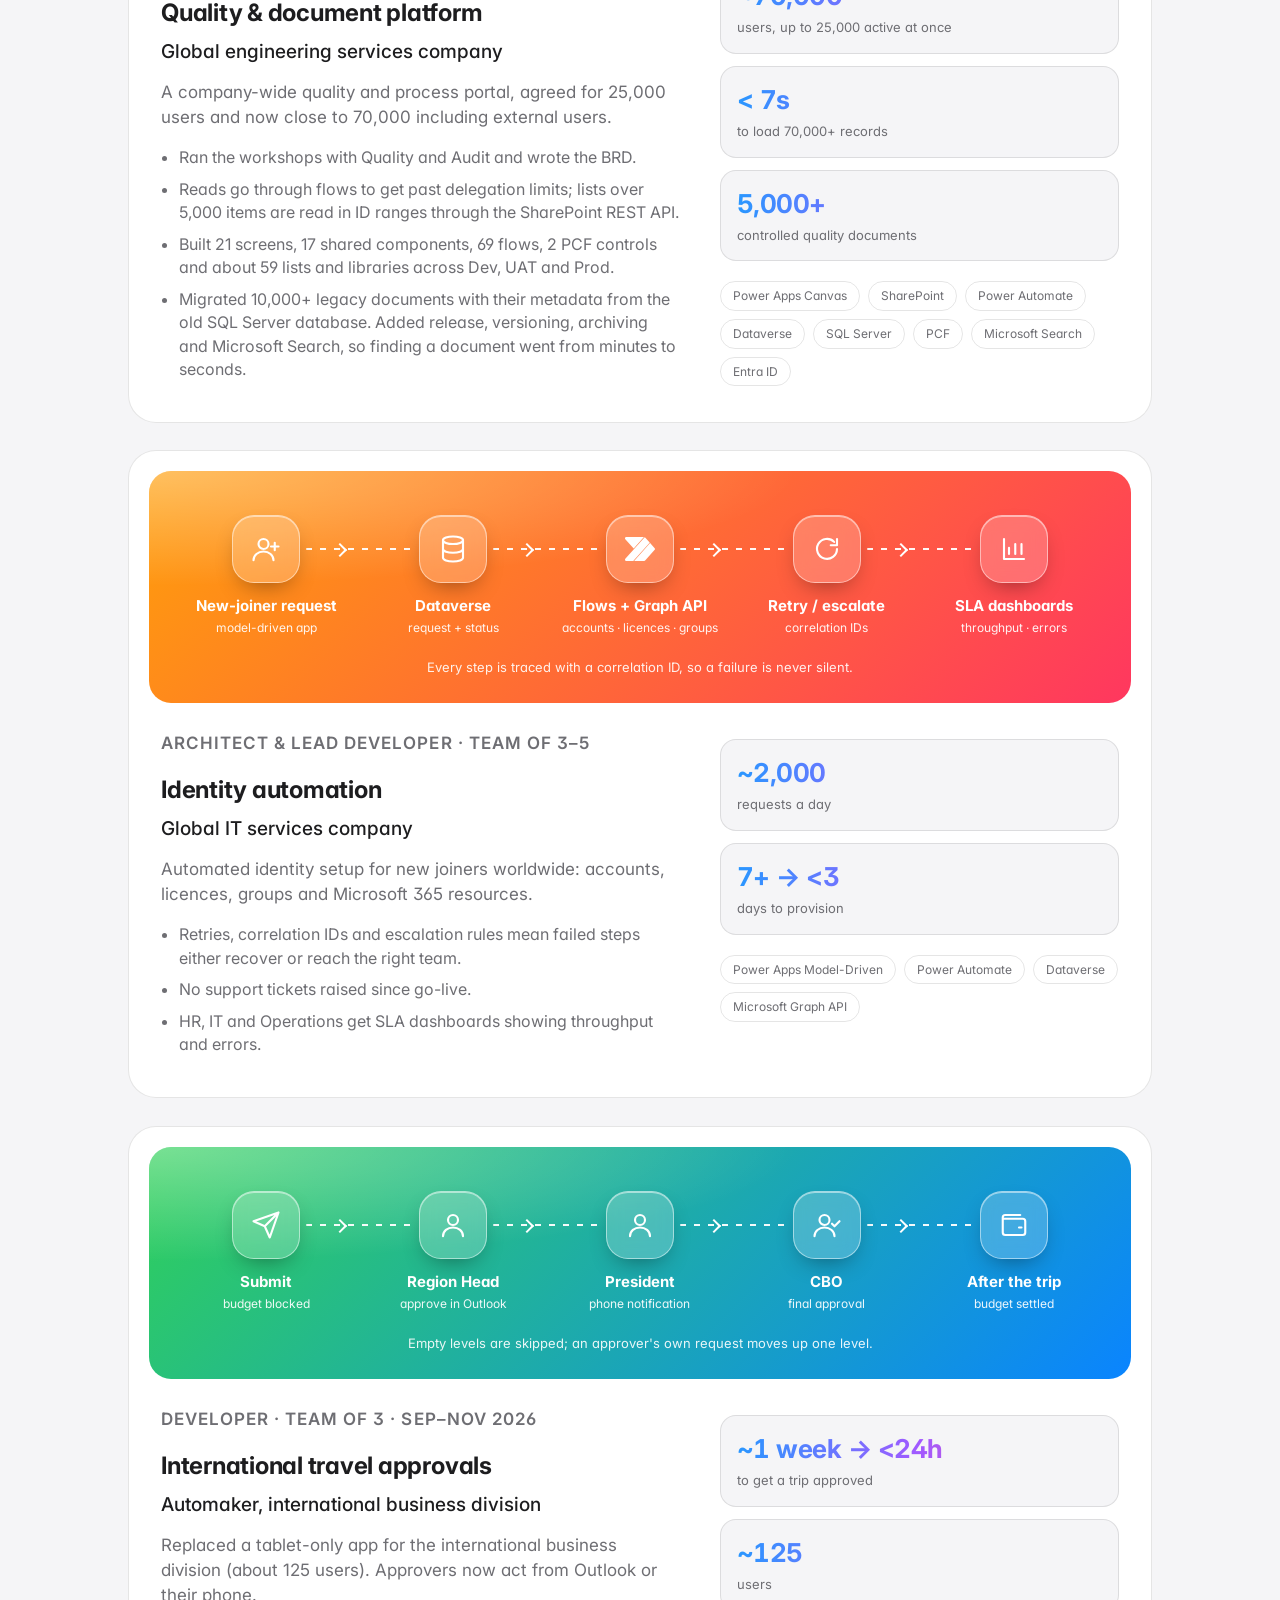
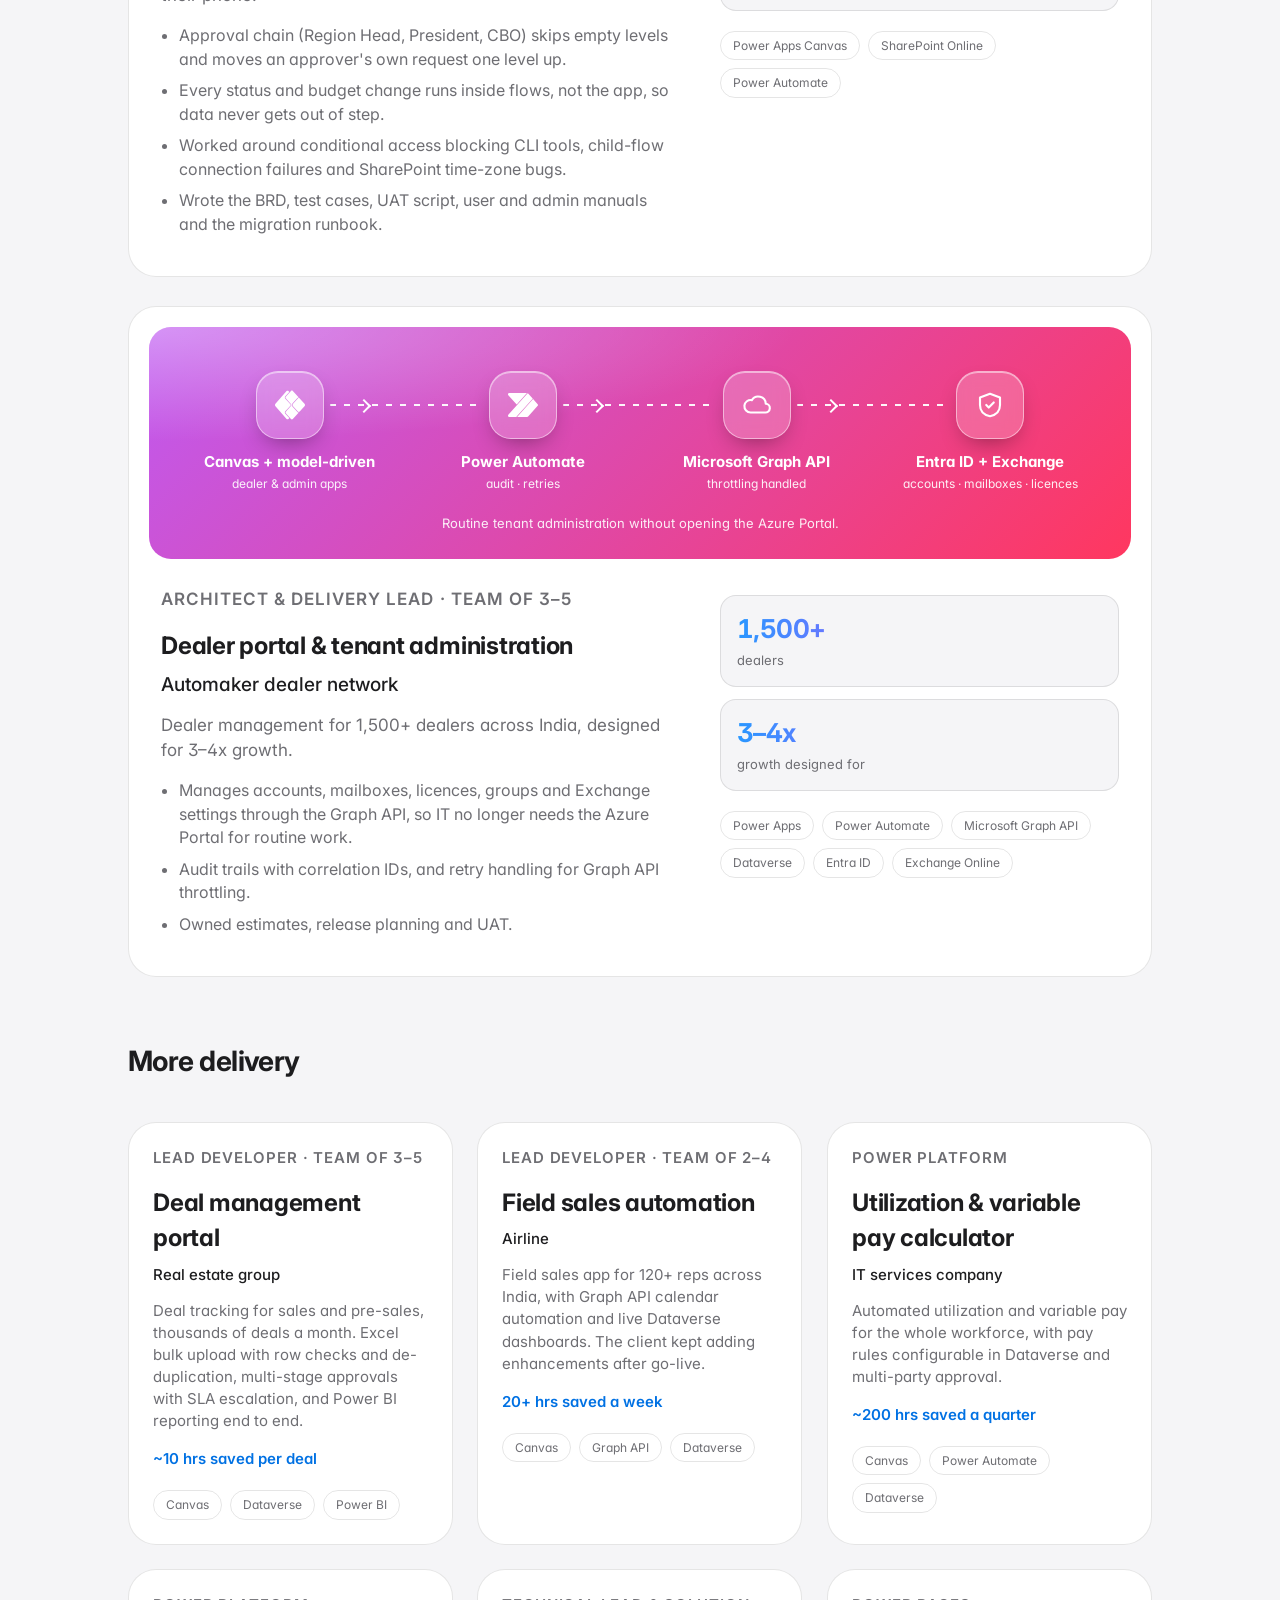
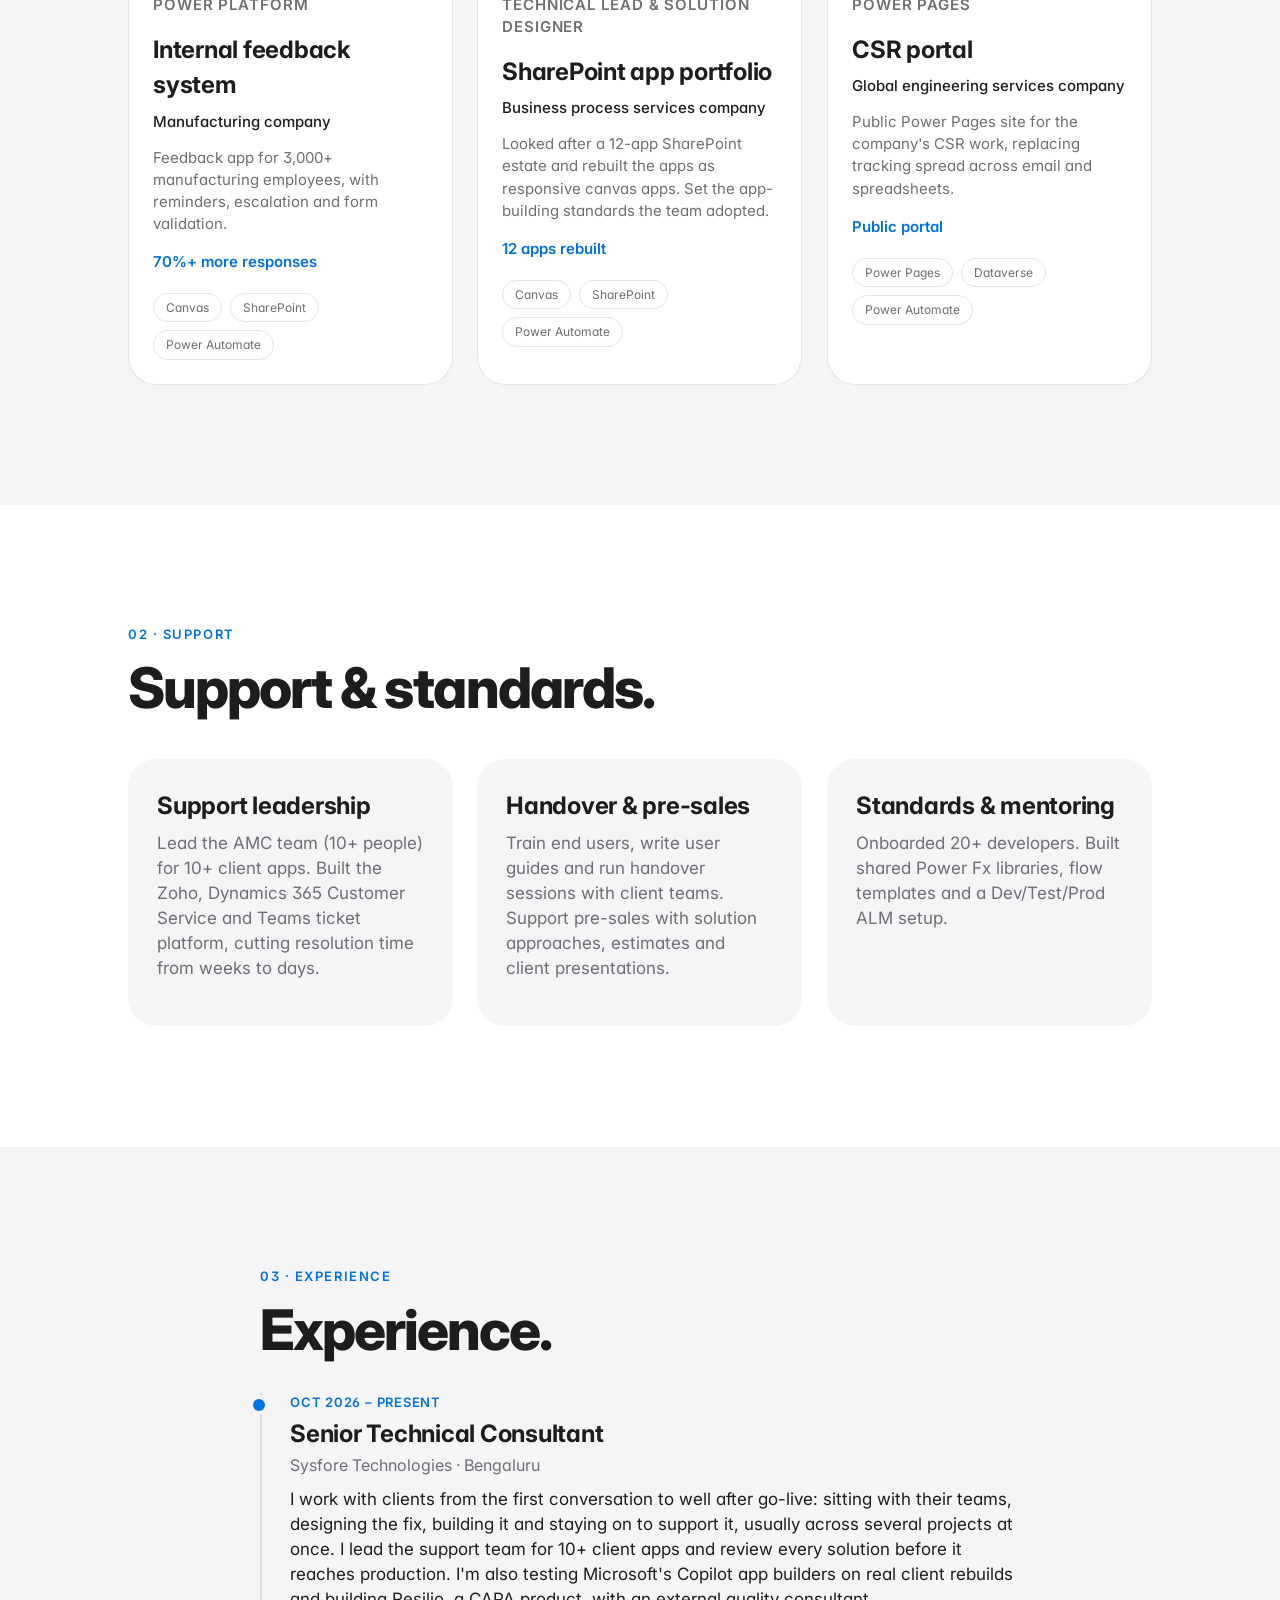
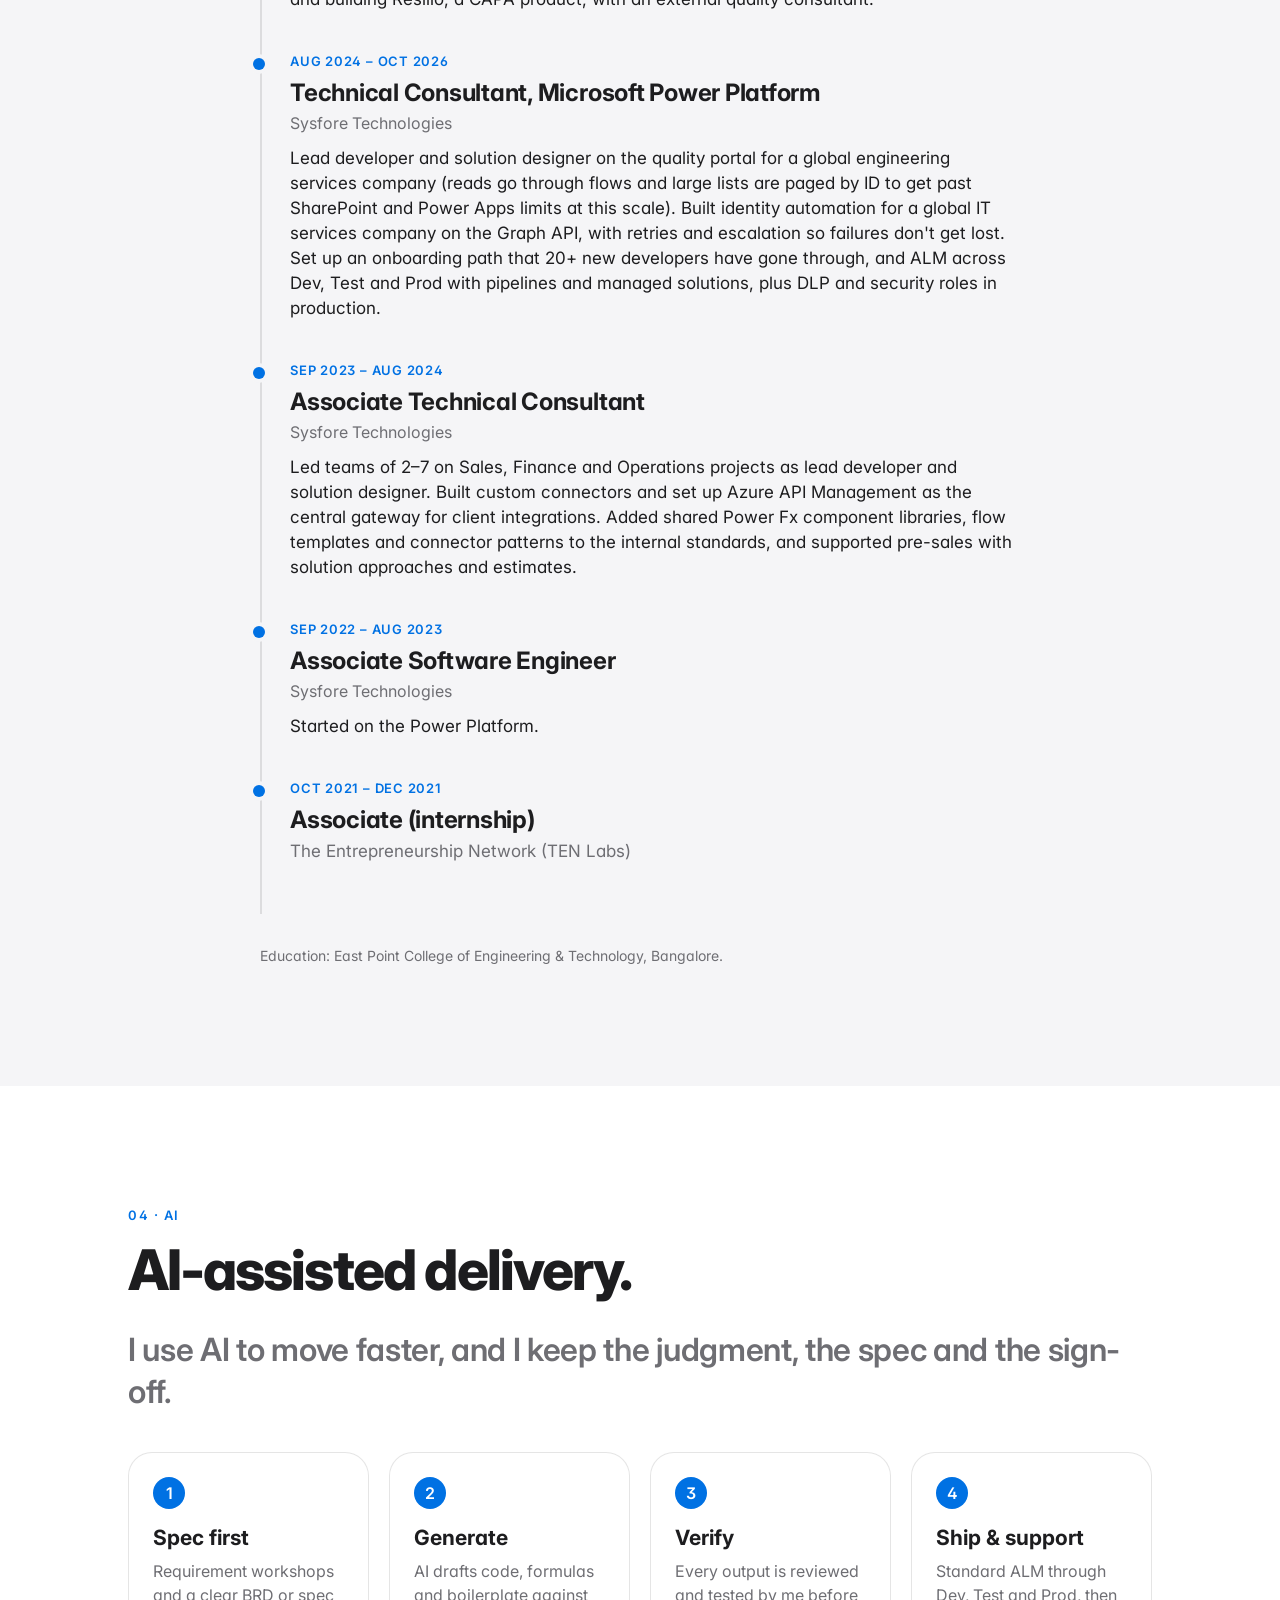
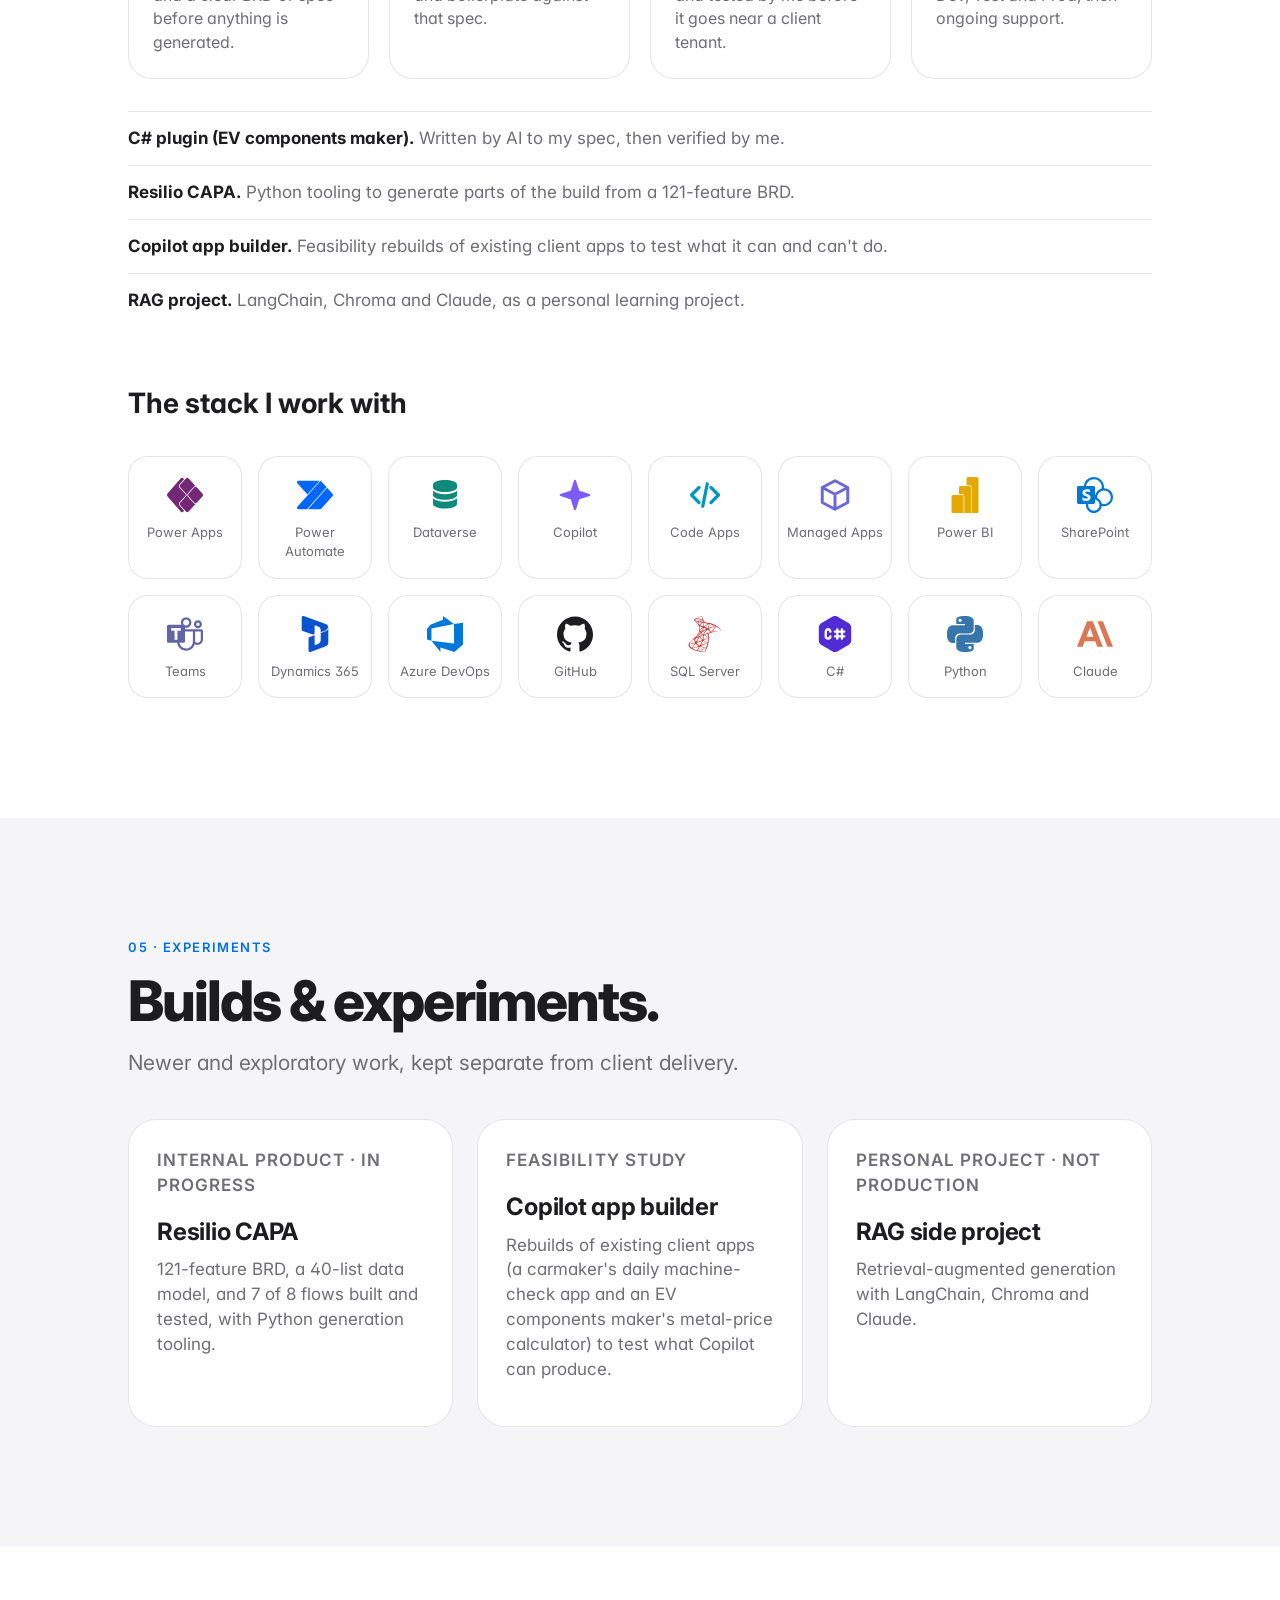
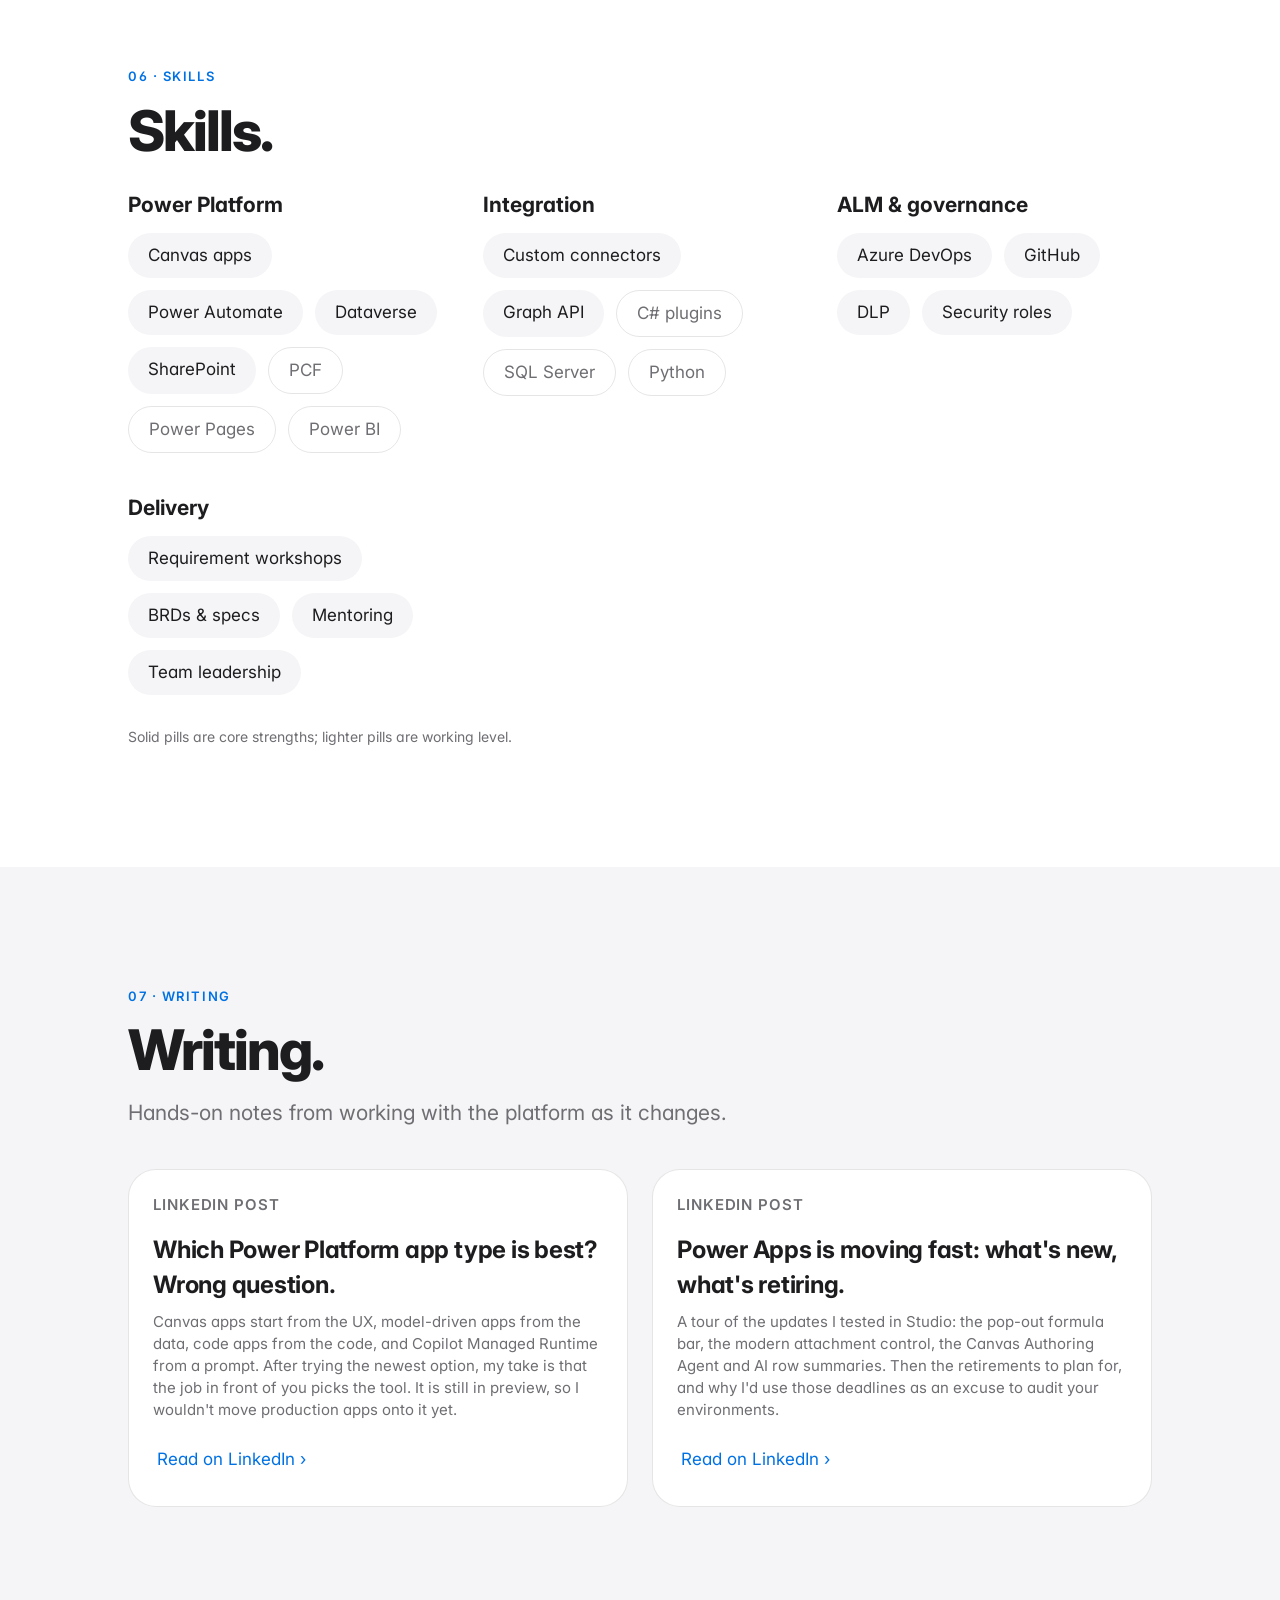
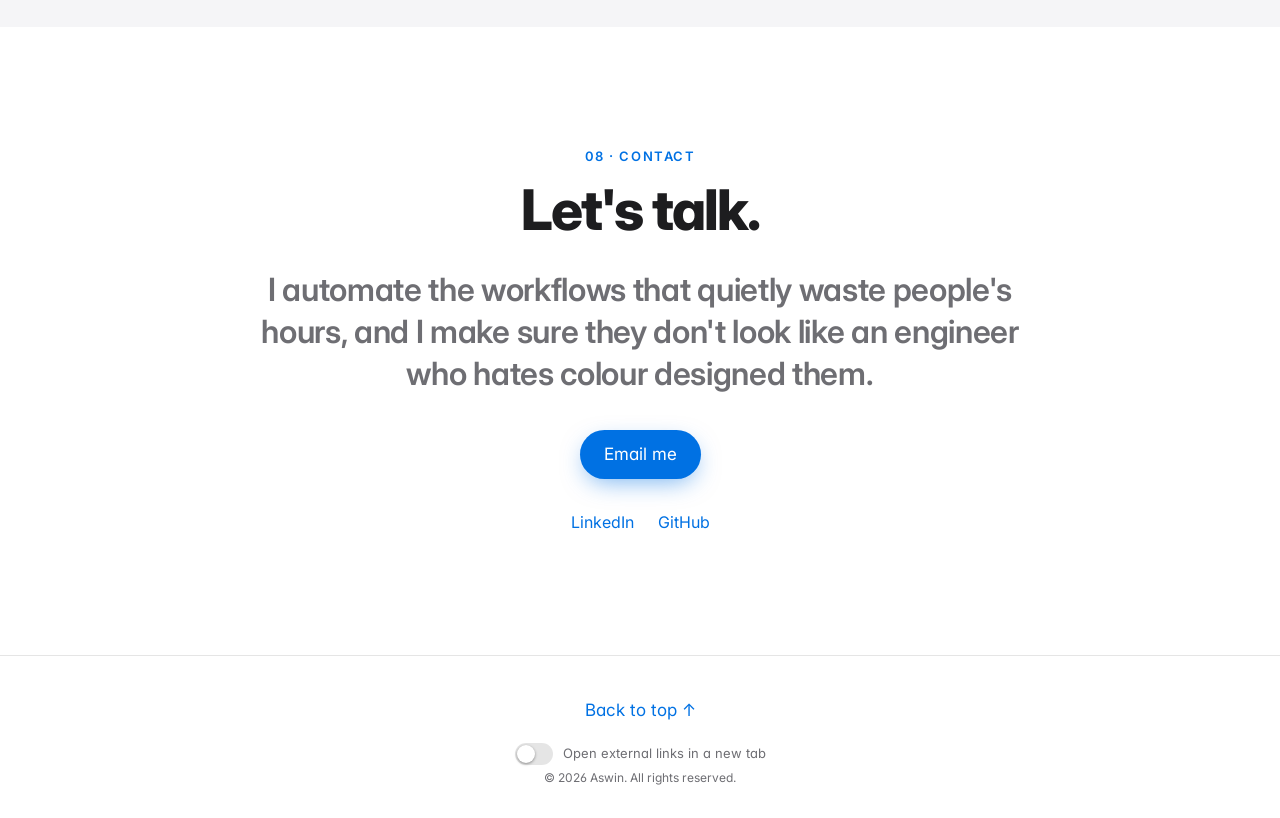
==== commit f8f32788: "Add accessibility options panel and new-tab option for external links Co-Authored-By: Claude Sonnet " ====
--- a/index.html
+++ b/index.html
@@ -38,10 +38,10 @@
   </script>
   <meta name="theme-color" content="#000000">
   <meta name="color-scheme" content="light dark">
-  <script>try{var t=localStorage.getItem("theme");if(t)document.documentElement.setAttribute("data-theme",t)}catch(e){}</script>
+  <script>try{var d=document.documentElement,t=localStorage.getItem("theme");if(t)d.setAttribute("data-theme",t);var a=JSON.parse(localStorage.getItem("a11y")||"{}");if(a.ts)d.setAttribute("data-ts",a.ts);["contrast","motion","font","links","spacing"].forEach(function(k){if(a[k])d.classList.add("a11y-"+k)})}catch(e){}</script>
   <link rel="preconnect" href="https://fonts.googleapis.com">
   <link rel="preconnect" href="https://fonts.gstatic.com" crossorigin>
-  <link href="https://fonts.googleapis.com/css2?family=Inter:wght@400;500;600;700;800&display=swap" rel="stylesheet">
+  <link href="https://fonts.googleapis.com/css2?family=Inter:wght@400;500;600;700;800&family=Atkinson+Hyperlegible:wght@400;700&display=swap" rel="stylesheet">
   <link rel="stylesheet" href="styles.css">
 </head>
 <body>
@@ -415,8 +415,37 @@
 
   <footer class="footer">
     <p><a class="btn link" href="#top">Back to top &uarr;</a></p>
+    <label class="newtab-toggle">
+      <input type="checkbox" id="newTabToggle">
+      <span class="switch" aria-hidden="true"></span>
+      <span>Open external links in a new tab</span>
+    </label>
     <p>&copy; <span id="year"></span> Aswin. All rights reserved.</p>
   </footer>
+
+  <button class="a11y-btn" id="a11yBtn" type="button" aria-expanded="false" aria-controls="a11yPanel" aria-label="Accessibility options">
+    <svg viewBox="0 0 24 24" aria-hidden="true"><circle cx="12" cy="4.5" r="2"/><path d="M4 8.5l8 1.5 8-1.5M12 10v5m0 0-3.5 6M12 15l3.5 6"/></svg>
+  </button>
+  <section class="a11y-panel" id="a11yPanel" role="dialog" aria-label="Accessibility options" hidden>
+    <div class="a11y-head">
+      <h2>Accessibility</h2>
+      <button type="button" class="a11y-close" id="a11yClose" aria-label="Close accessibility options">&times;</button>
+    </div>
+    <div class="a11y-row">
+      <span id="tsLabel">Text size</span>
+      <div class="a11y-seg" role="group" aria-labelledby="tsLabel">
+        <button type="button" data-ts="0" aria-pressed="true">A</button>
+        <button type="button" data-ts="1" aria-pressed="false">A+</button>
+        <button type="button" data-ts="2" aria-pressed="false">A++</button>
+      </div>
+    </div>
+    <label class="a11y-opt"><input type="checkbox" data-opt="contrast"><span class="switch" aria-hidden="true"></span><span>High contrast</span></label>
+    <label class="a11y-opt"><input type="checkbox" data-opt="motion"><span class="switch" aria-hidden="true"></span><span>Reduce motion</span></label>
+    <label class="a11y-opt"><input type="checkbox" data-opt="font"><span class="switch" aria-hidden="true"></span><span>Readable font</span></label>
+    <label class="a11y-opt"><input type="checkbox" data-opt="spacing"><span class="switch" aria-hidden="true"></span><span>More text spacing</span></label>
+    <label class="a11y-opt"><input type="checkbox" data-opt="links"><span class="switch" aria-hidden="true"></span><span>Underline links</span></label>
+    <button type="button" class="a11y-reset" id="a11yReset">Reset all</button>
+  </section>
 
   <script data-goatcounter="https://aswinms.goatcounter.com/count" async src="https://gc.zgo.at/count.js"></script>
   <script src="script.js"></script>
--- a/styles.css
+++ b/styles.css
@@ -472,3 +472,78 @@
   .hero-stats { max-width: 960px; }
 }
 @media (max-width: 800px) and (min-width: 481px) { .case-body .metrics { flex-direction: row; } .case-body .metrics li { flex: 1 1 140px; } }
+
+/* New-tab option */
+.newtab-toggle { display: inline-flex; align-items: center; gap: 10px; justify-self: center; margin-top: 6px; font-size: 13px; color: var(--muted); cursor: pointer; user-select: none; }
+.newtab-toggle input { position: absolute; opacity: 0; width: 1px; height: 1px; }
+.newtab-toggle .switch { position: relative; width: 38px; height: 22px; border-radius: 99px; background: var(--line); transition: background .2s; flex: none; }
+.newtab-toggle .switch::after { content: ""; position: absolute; top: 2px; left: 2px; width: 18px; height: 18px; border-radius: 50%; background: #fff; box-shadow: 0 1px 3px rgba(0, 0, 0, .4); transition: transform .2s; }
+.newtab-toggle input:checked + .switch { background: var(--accent); }
+.newtab-toggle input:checked + .switch::after { transform: translateX(16px); }
+.newtab-toggle input:focus-visible + .switch { outline: 2px solid var(--accent); outline-offset: 3px; }
+.sr-new { position: absolute; width: 1px; height: 1px; overflow: hidden; clip: rect(0 0 0 0); white-space: nowrap; }
+.ext:not([target="_blank"]) .sr-new { display: none; }
+.ext[target="_blank"]::after { content: "\2197"; display: inline-block; margin-left: 4px; font-size: .85em; opacity: .8; }
+
+/* ===== Accessibility options ===== */
+.a11y-btn { position: fixed; left: max(16px, env(safe-area-inset-left)); bottom: max(16px, env(safe-area-inset-bottom)); z-index: 40;
+  width: 48px; height: 48px; border-radius: 50%; border: 1px solid var(--line); background: var(--nav); color: var(--text); cursor: pointer;
+  display: grid; place-items: center; backdrop-filter: blur(14px); -webkit-backdrop-filter: blur(14px); box-shadow: 0 8px 24px -8px rgba(0, 0, 0, .5); }
+.a11y-btn svg { width: 24px; height: 24px; fill: none; stroke: currentColor; stroke-width: 1.8; stroke-linecap: round; stroke-linejoin: round; }
+.a11y-btn:hover { border-color: var(--accent); color: var(--accent); }
+.a11y-panel { position: fixed; left: max(16px, env(safe-area-inset-left)); bottom: calc(max(16px, env(safe-area-inset-bottom)) + 60px); z-index: 40;
+  width: min(320px, calc(100vw - 32px)); background: var(--card); color: var(--text); border: 1px solid var(--line); border-radius: 22px;
+  padding: 18px 20px 20px; box-shadow: 0 24px 60px -12px rgba(0, 0, 0, .55); }
+.a11y-panel[hidden] { display: none; }
+.a11y-head { display: flex; justify-content: space-between; align-items: center; margin-bottom: 8px; }
+.a11y-head h2 { font-size: 18px; margin: 0; letter-spacing: -.01em; }
+.a11y-close { background: none; border: 0; color: var(--muted); font-size: 26px; line-height: 1; width: 40px; height: 40px; cursor: pointer; border-radius: 50%; }
+.a11y-close:hover { color: var(--text); background: var(--bg-alt); }
+.a11y-row { display: flex; justify-content: space-between; align-items: center; gap: 12px; padding: 10px 0; font-size: 15px; }
+.a11y-seg { display: inline-flex; border: 1px solid var(--line); border-radius: 10px; overflow: hidden; }
+.a11y-seg button { background: none; border: 0; color: var(--text); padding: 8px 12px; min-width: 44px; min-height: 40px; cursor: pointer; font-weight: 600; font-size: 14px; }
+.a11y-seg button + button { border-left: 1px solid var(--line); }
+.a11y-seg button[aria-pressed="true"] { background: var(--accent); color: #fff; }
+.a11y-opt { display: flex; align-items: center; gap: 12px; padding: 10px 0; font-size: 15px; cursor: pointer; min-height: 44px; }
+.a11y-opt input { position: absolute; opacity: 0; width: 1px; height: 1px; }
+.a11y-opt .switch { position: relative; width: 38px; height: 22px; border-radius: 99px; background: var(--line); transition: background .2s; flex: none; }
+.a11y-opt .switch::after { content: ""; position: absolute; top: 2px; left: 2px; width: 18px; height: 18px; border-radius: 50%; background: #fff; box-shadow: 0 1px 3px rgba(0, 0, 0, .4); transition: transform .2s; }
+.a11y-opt input:checked + .switch { background: var(--accent); }
+.a11y-opt input:checked + .switch::after { transform: translateX(16px); }
+.a11y-opt input:focus-visible + .switch { outline: 2px solid var(--accent); outline-offset: 3px; }
+.a11y-reset { margin-top: 8px; width: 100%; min-height: 44px; background: none; border: 1px solid var(--line); color: var(--text); border-radius: 12px; cursor: pointer; font-size: 14px; }
+.a11y-reset:hover { border-color: var(--accent); color: var(--accent); }
+
+/* Text size */
+html[data-ts="1"] body { zoom: 1.12; }
+html[data-ts="2"] body { zoom: 1.28; }
+
+/* Readable font (Atkinson Hyperlegible) */
+html.a11y-font *, html.a11y-font *::before, html.a11y-font *::after { font-family: "Atkinson Hyperlegible", system-ui, sans-serif !important; }
+
+/* More text spacing */
+html.a11y-spacing body { letter-spacing: .02em; word-spacing: .1em; }
+html.a11y-spacing p, html.a11y-spacing li { line-height: 1.85 !important; }
+
+/* Underline links */
+html.a11y-links a { text-decoration: underline !important; text-underline-offset: 3px; }
+
+/* Reduce motion */
+html.a11y-motion, html.a11y-motion *, html.a11y-motion *::before, html.a11y-motion *::after { animation: none !important; transition: none !important; scroll-behavior: auto !important; }
+html.a11y-motion .reveal { opacity: 1 !important; transform: none !important; }
+html.a11y-motion .card, html.a11y-motion .card.case, html.a11y-motion .card.mini, html.a11y-motion .card.plain { transform: none !important; }
+
+/* High contrast */
+html.a11y-contrast { --bg: #000; --bg-alt: #000; --text: #fff; --muted: #f0f0f0; --accent: #7cc4ff; --card: #000; --nav: #000; --line: #fff; --glow: transparent; color-scheme: dark; }
+html.a11y-contrast body { background: #000; color: #fff; }
+html.a11y-contrast .hero::before, html.a11y-contrast .hero::after { display: none; }
+html.a11y-contrast .card, html.a11y-contrast .step, html.a11y-contrast .stack li, html.a11y-contrast .metrics li, html.a11y-contrast .chips li, html.a11y-contrast .pills li { border: 2px solid #fff; }
+html.a11y-contrast .gradient, html.a11y-contrast .hero-stats b, html.a11y-contrast .metrics b { background: none; color: #fff; -webkit-text-fill-color: #fff; }
+html.a11y-contrast .visual { background: #0b2a66 !important; border: 2px solid #fff; }
+html.a11y-contrast .btn.primary, html.a11y-contrast .nav-links a.nav-cta { background: #fff; color: #000; box-shadow: none; }
+html.a11y-contrast .nav, html.a11y-contrast .nav-links, html.a11y-contrast .hero-stats li, html.a11y-contrast .eyebrow { backdrop-filter: none; -webkit-backdrop-filter: none; }
+html.a11y-contrast .a11y-seg button[aria-pressed="true"], html.a11y-contrast .a11y-opt input:checked + .switch { background: #fff; color: #000; }
+html.a11y-contrast a { text-decoration: underline; }
+html.a11y-contrast .switch { background: #444 !important; border: 1px solid #fff; }
+html.a11y-contrast .a11y-opt input:checked + .switch, html.a11y-contrast .newtab-toggle input:checked + .switch { background: #fff !important; }
+html.a11y-contrast .a11y-opt input:checked + .switch::after, html.a11y-contrast .newtab-toggle input:checked + .switch::after { background: #000; }
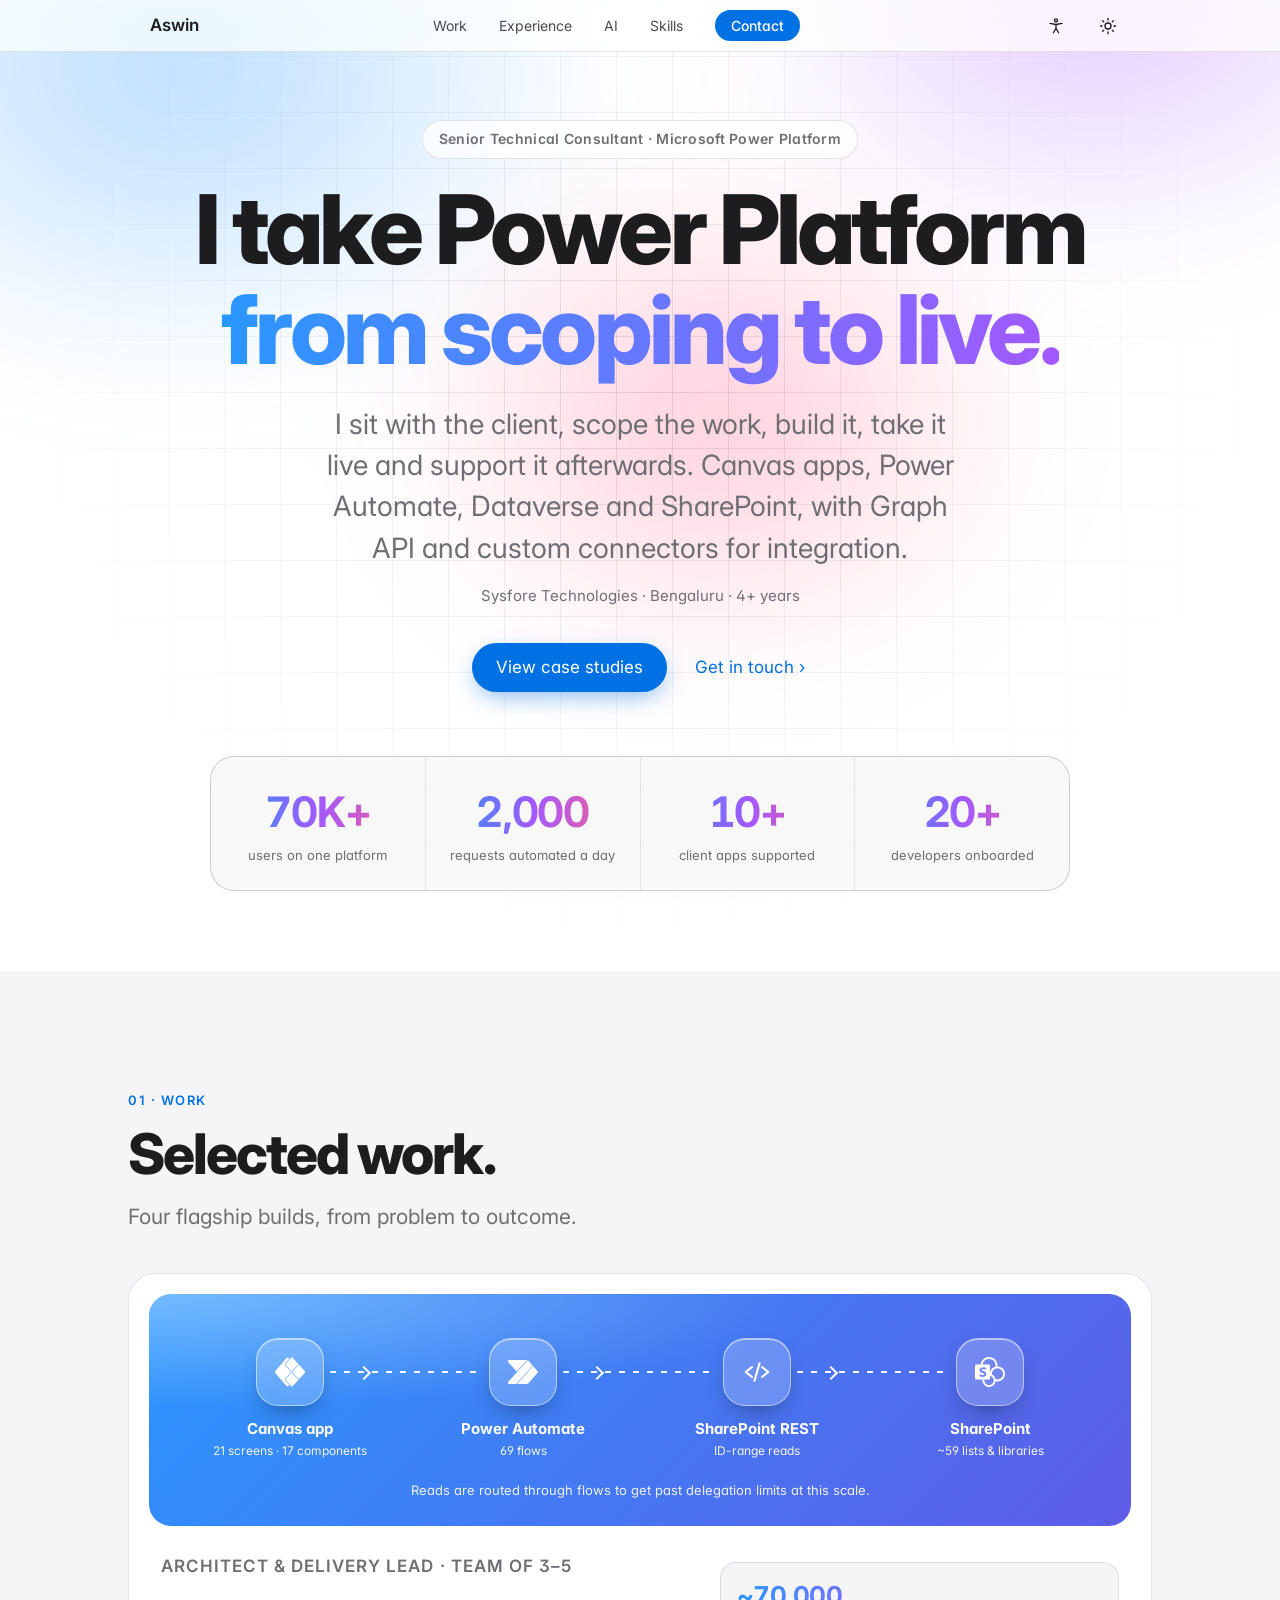
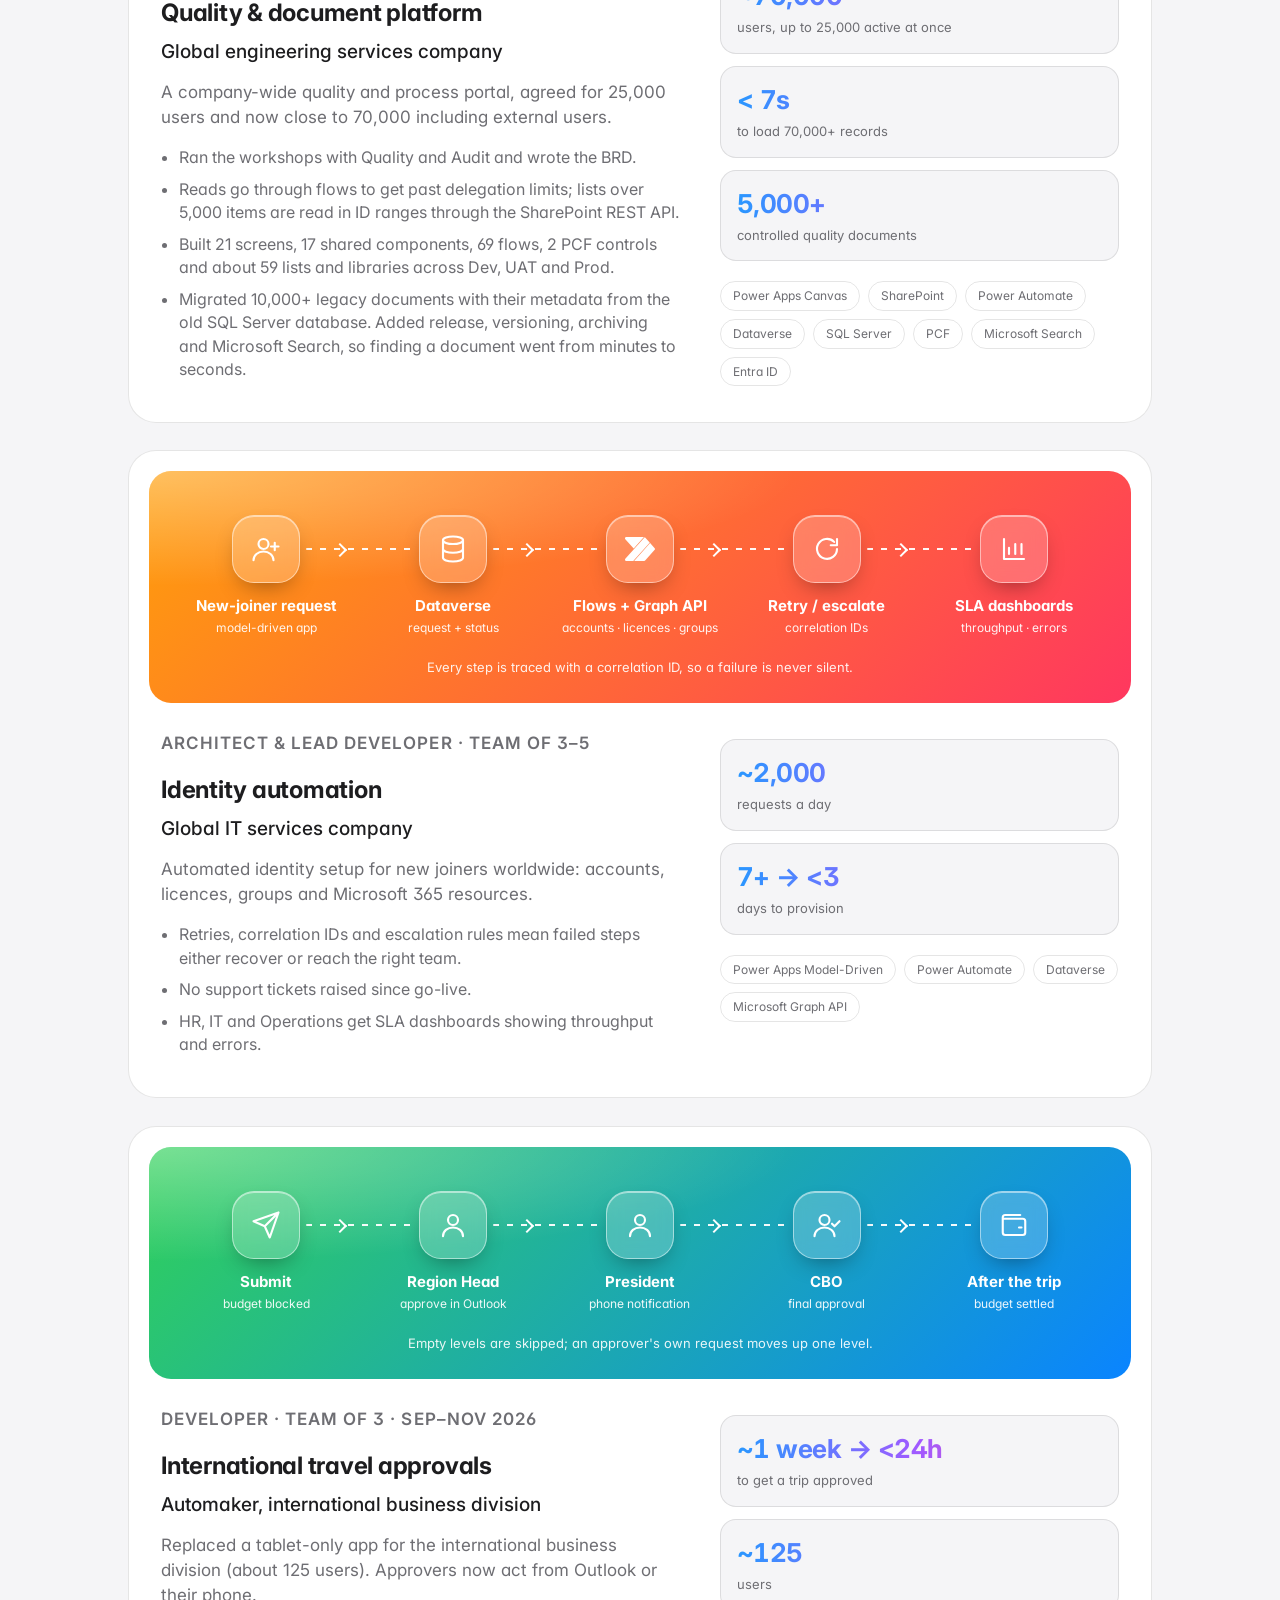
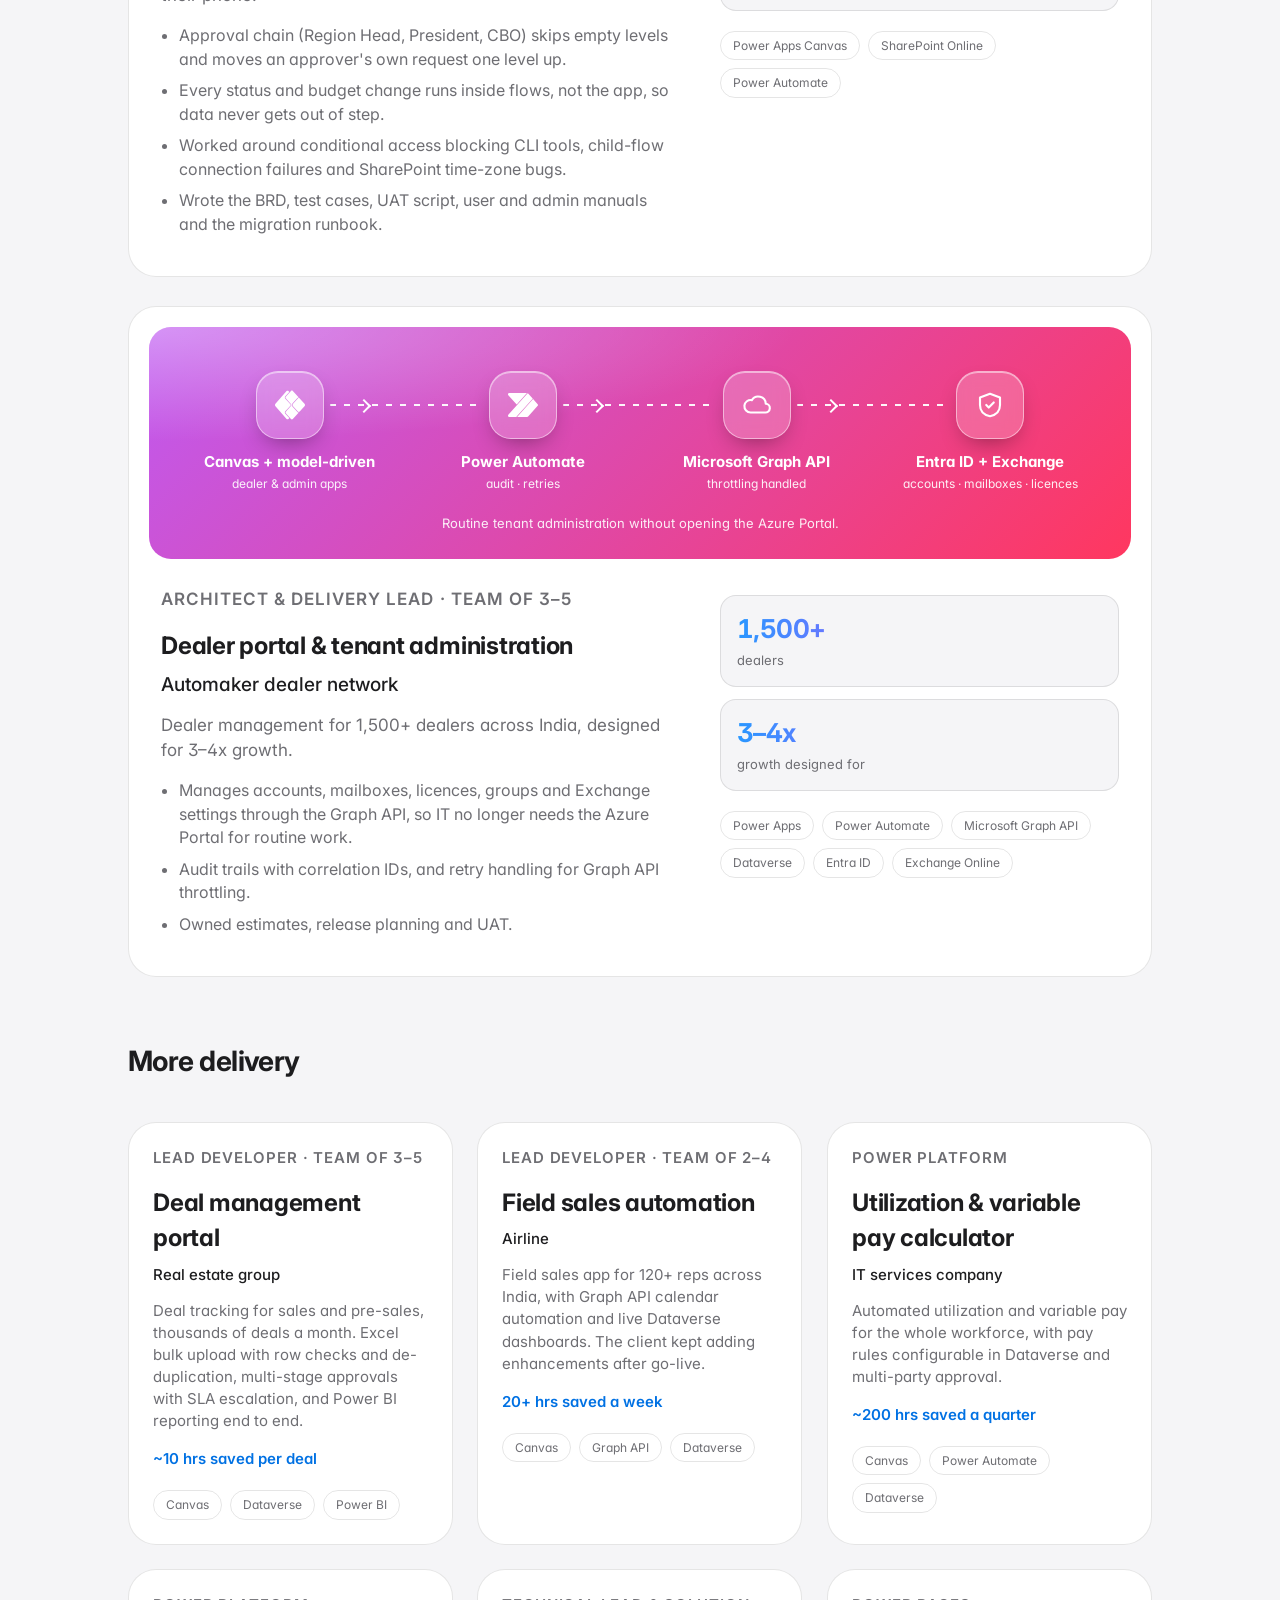
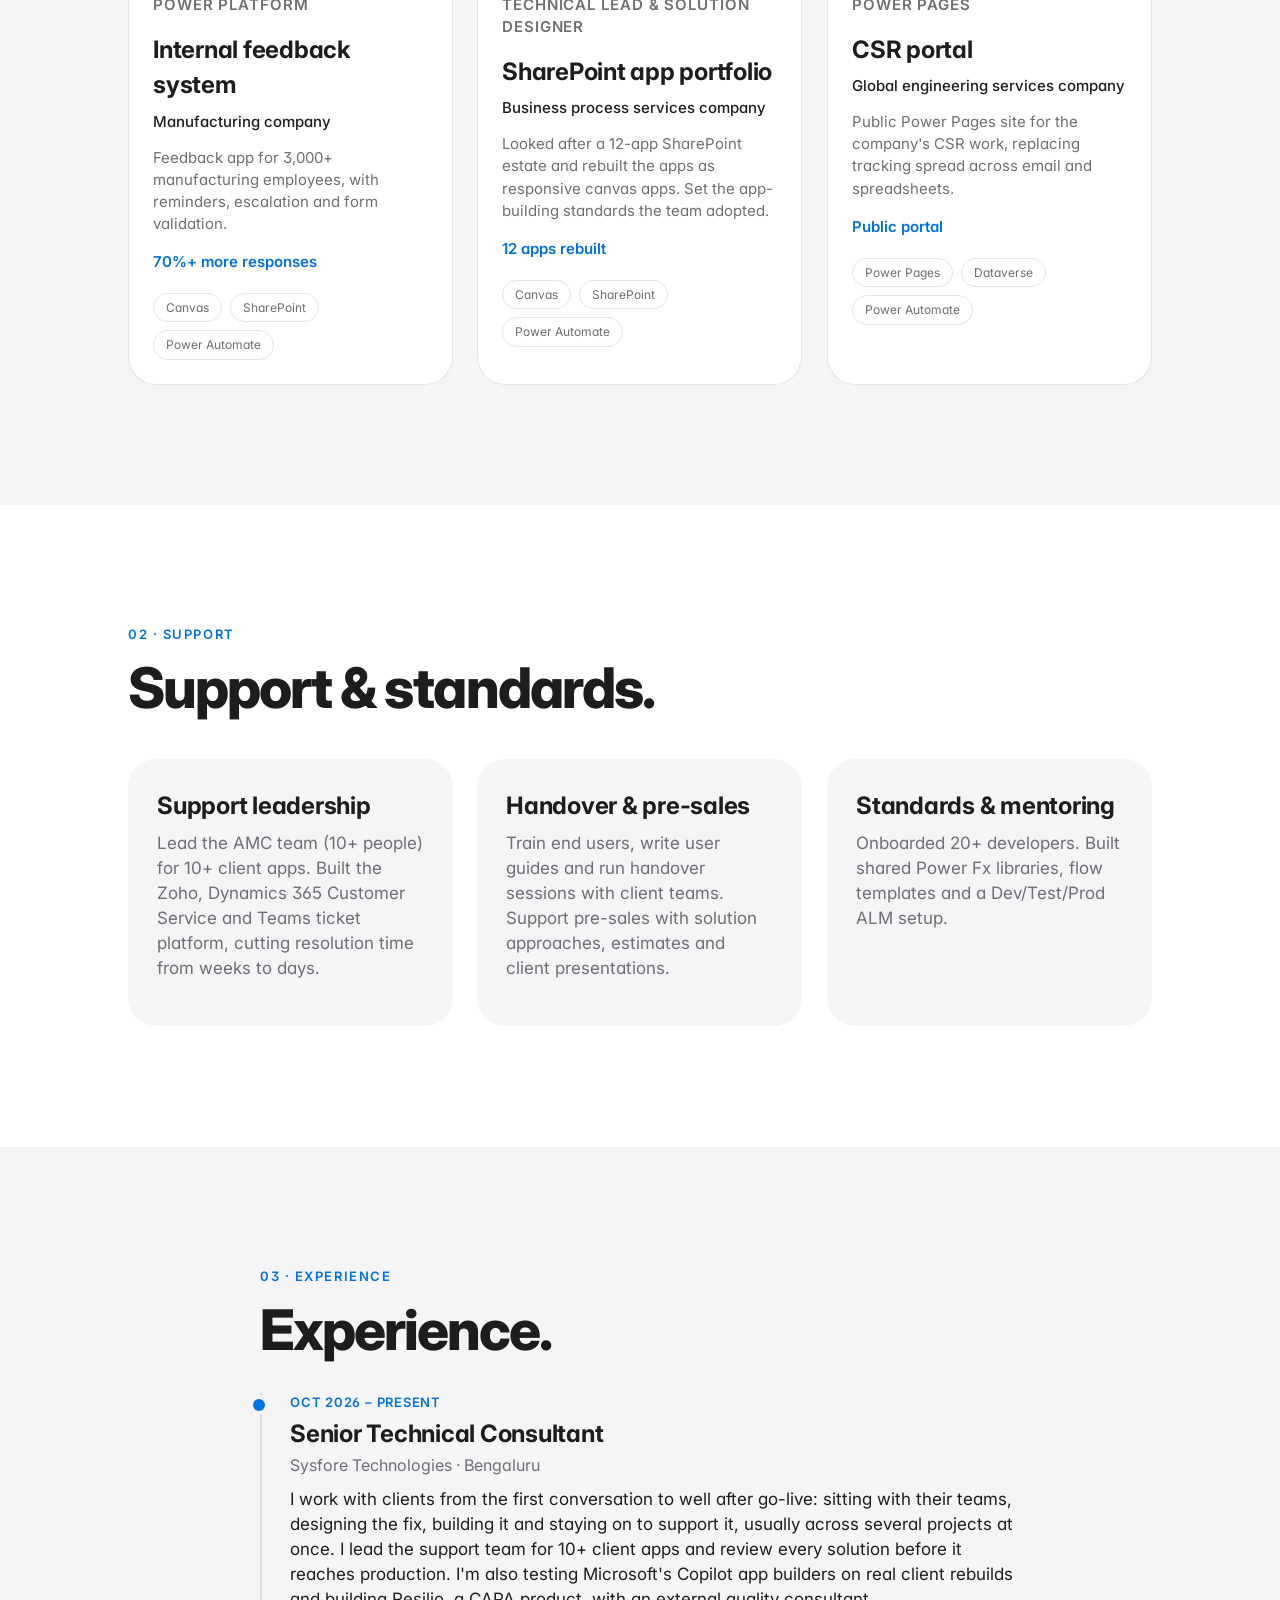
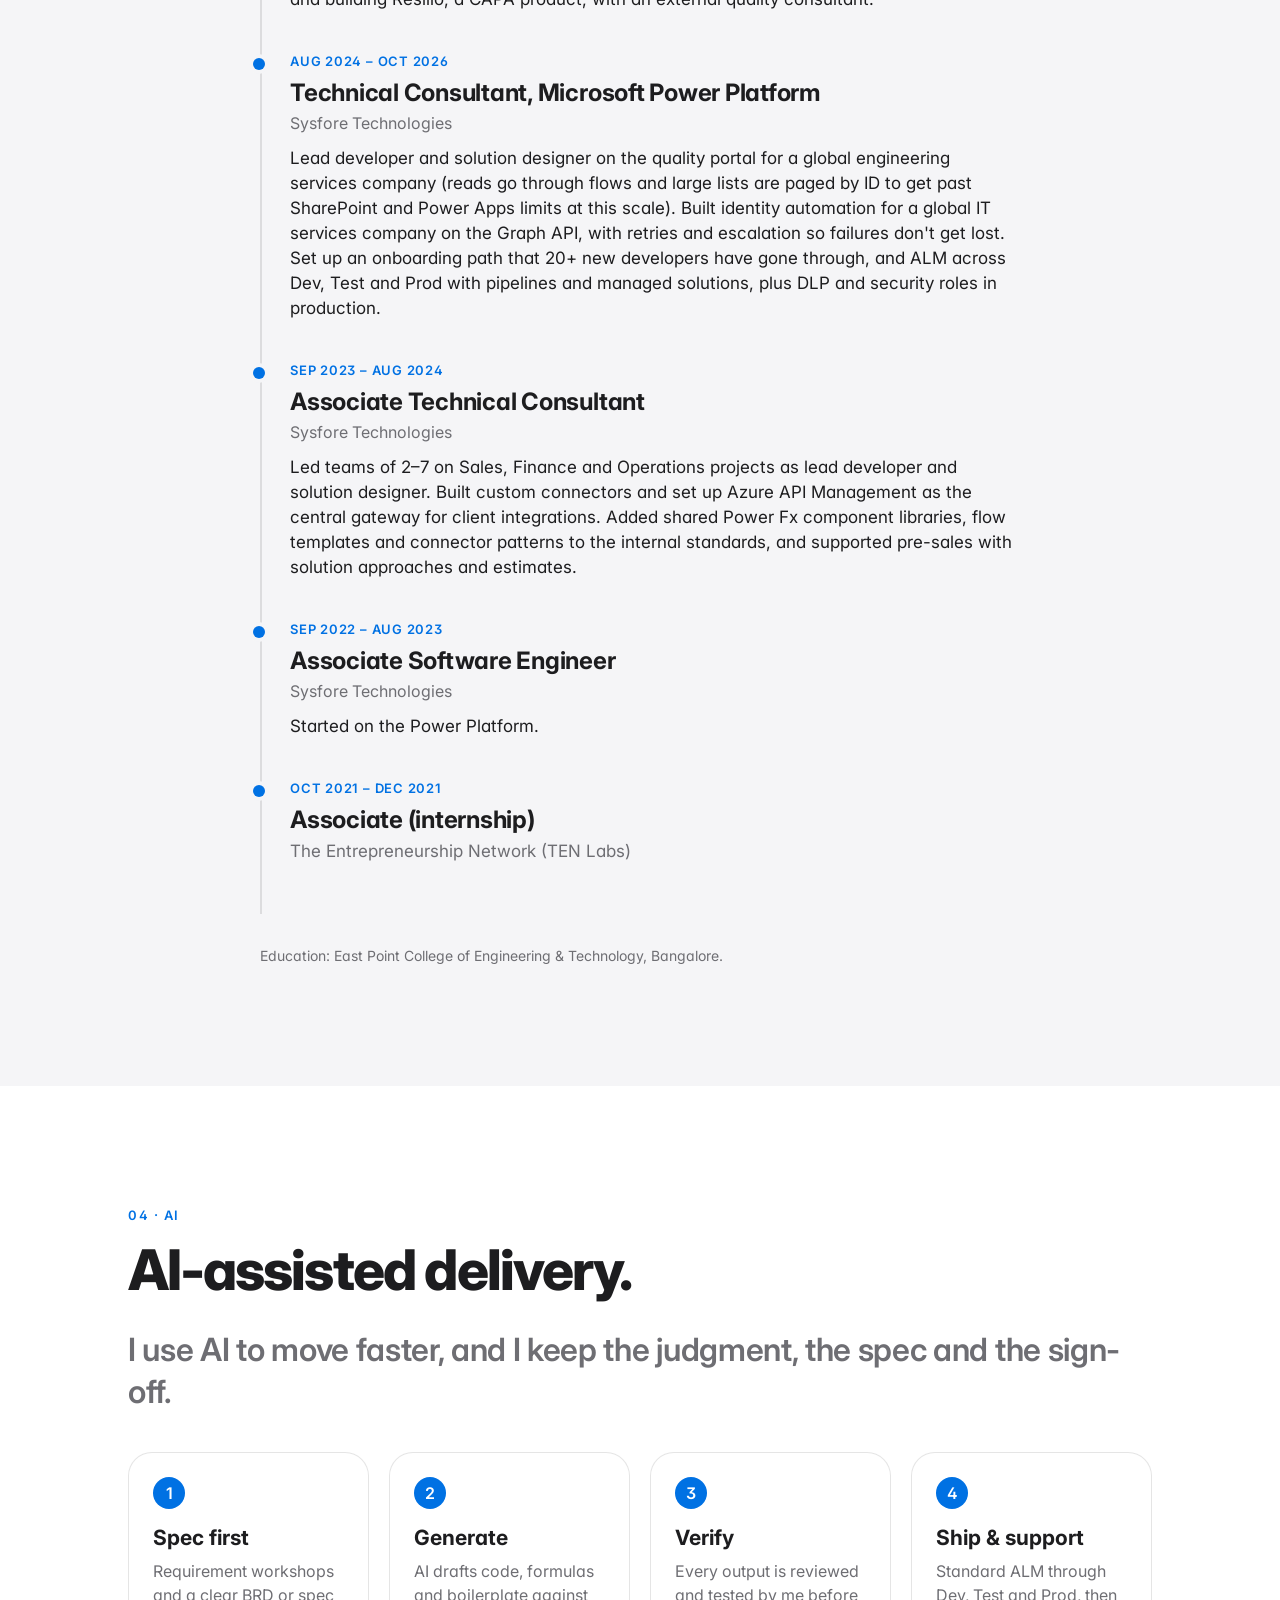
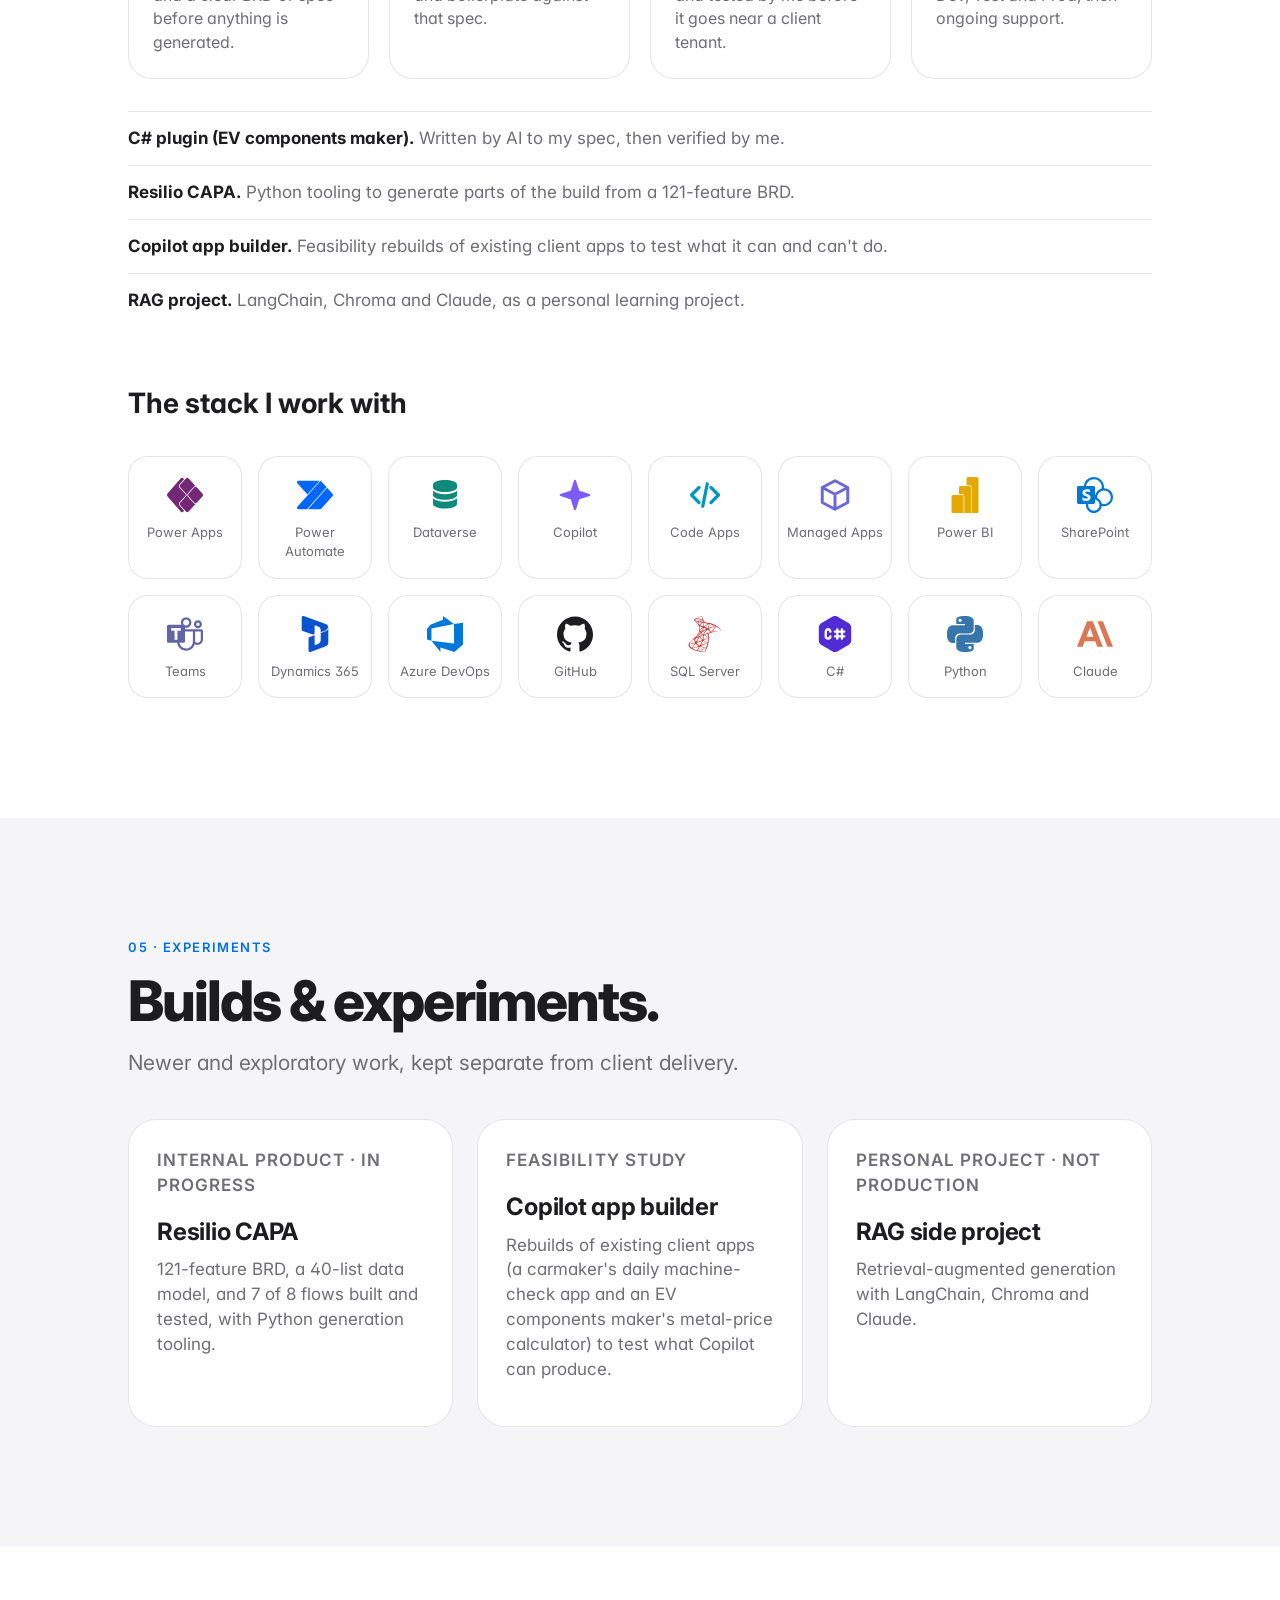
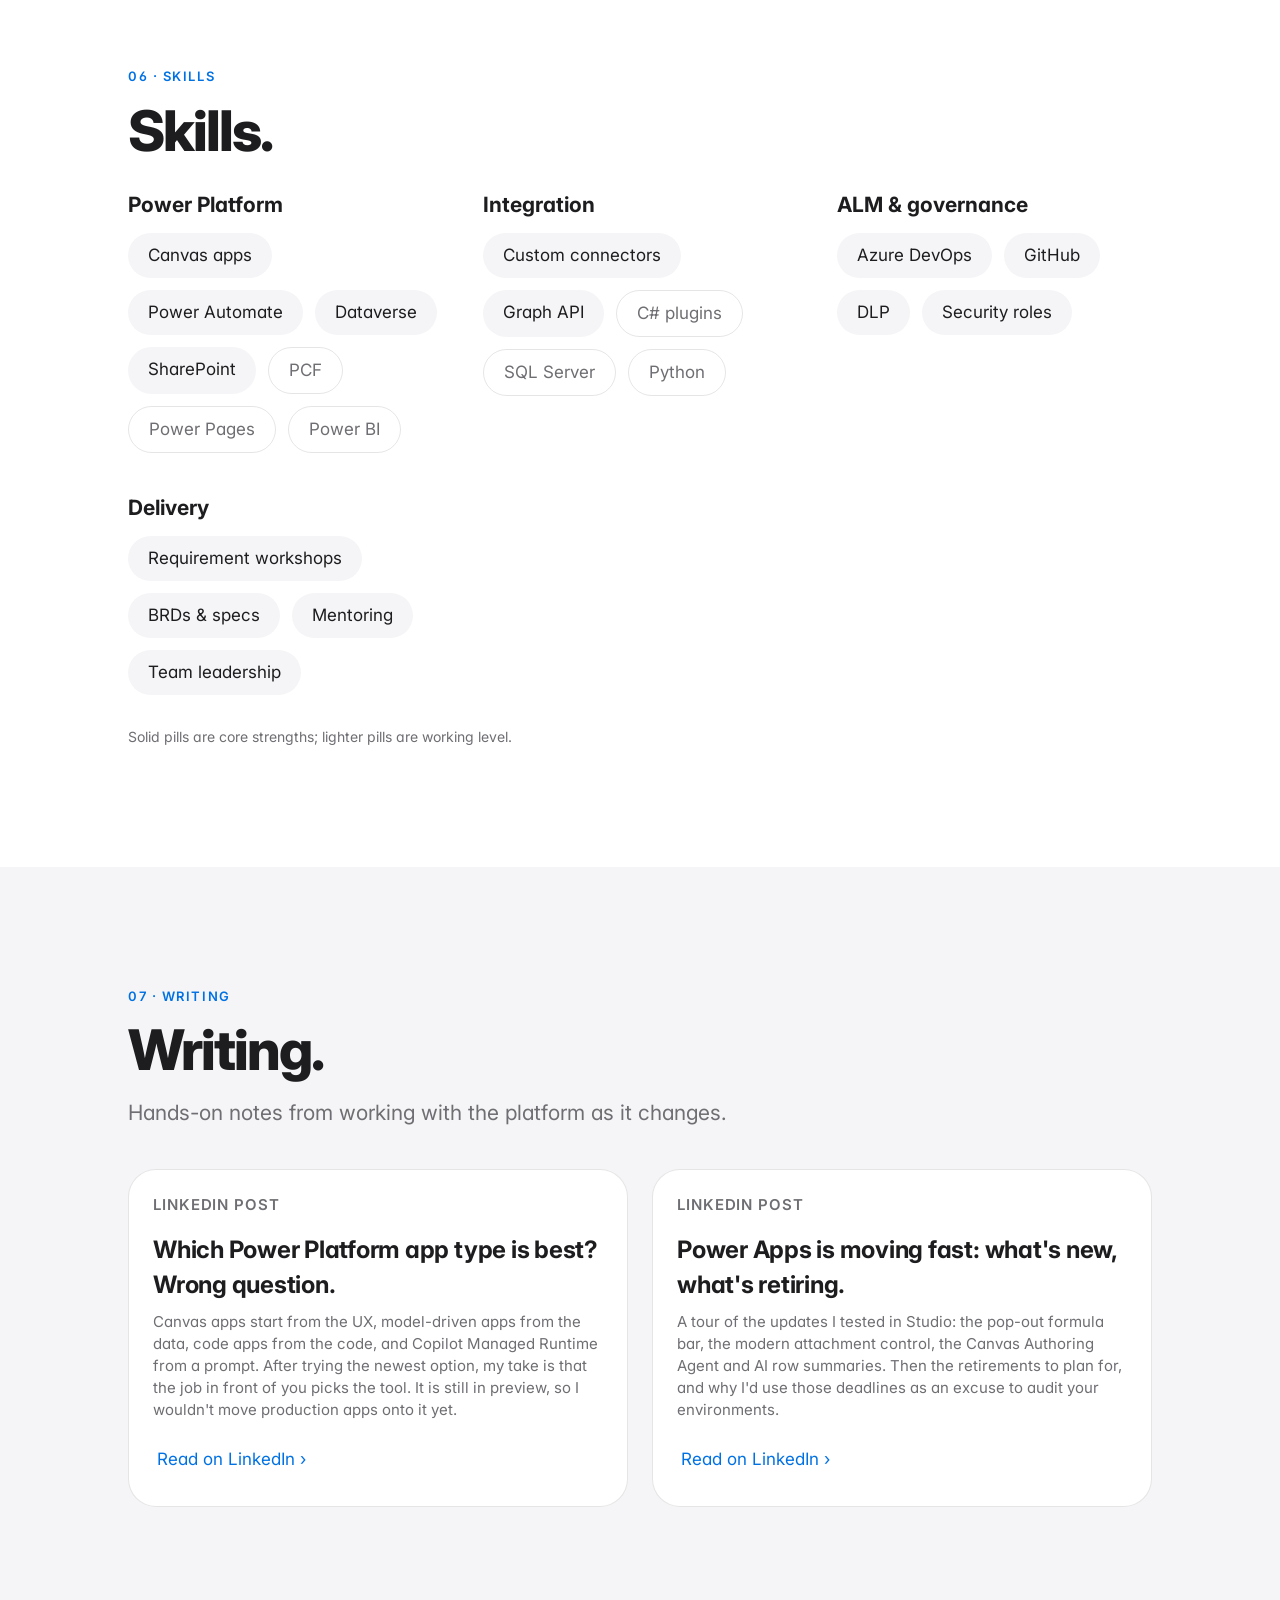
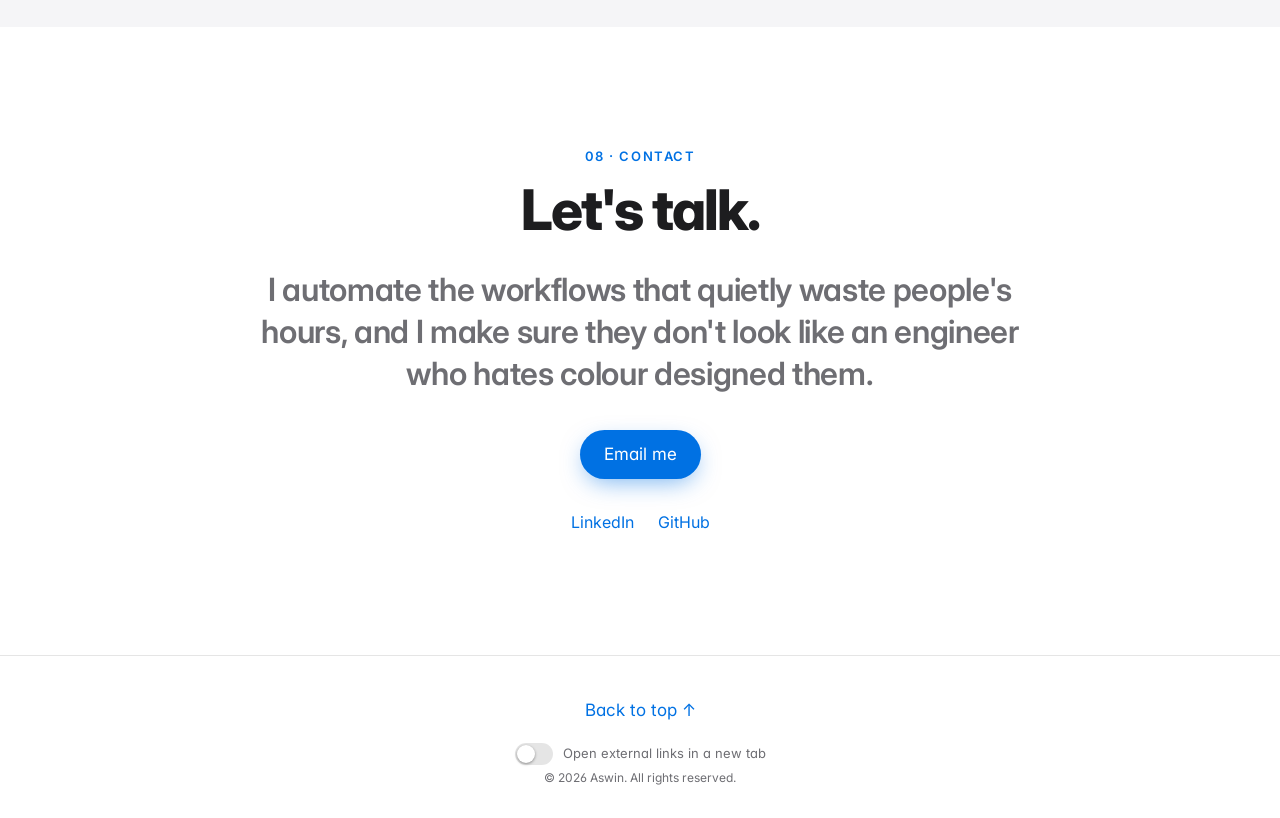
==== commit 046a2730: "Accessibility options: header icon only, remove floating button Co-Authored-By: Claude Sonnet 5.5 <n" ====
--- a/index.html
+++ b/index.html
@@ -66,6 +66,9 @@
     <div class="nav-inner">
       <a href="#top" class="logo">Aswin</a>
       <div class="nav-right">
+      <button class="theme-btn a11y-top" id="a11yBtnTop" type="button" aria-expanded="false" aria-controls="a11yPanel" aria-label="Accessibility options" title="Accessibility options">
+        <svg viewBox="0 0 24 24" aria-hidden="true"><circle cx="12" cy="4.5" r="2"/><path d="M4 8.5l8 1.5 8-1.5M12 10v5m0 0-3.5 6M12 15l3.5 6"/></svg>
+      </button>
       <button class="theme-btn" id="themeBtn" aria-label="Toggle day / night mode" title="Toggle day / night mode">
         <svg class="sun" viewBox="0 0 24 24"><circle cx="12" cy="12" r="4"/><path d="M12 2v2M12 20v2M4.9 4.9l1.4 1.4M17.7 17.7l1.4 1.4M2 12h2M20 12h2M4.9 19.1l1.4-1.4M17.7 6.3l1.4-1.4"/></svg>
         <svg class="moon" viewBox="0 0 24 24"><path d="M21 12.8A9 9 0 1 1 11.2 3 7 7 0 0 0 21 12.8z"/></svg>
@@ -423,9 +426,6 @@
     <p>&copy; <span id="year"></span> Aswin. All rights reserved.</p>
   </footer>
 
-  <button class="a11y-btn" id="a11yBtn" type="button" aria-expanded="false" aria-controls="a11yPanel" aria-label="Accessibility options">
-    <svg viewBox="0 0 24 24" aria-hidden="true"><circle cx="12" cy="4.5" r="2"/><path d="M4 8.5l8 1.5 8-1.5M12 10v5m0 0-3.5 6M12 15l3.5 6"/></svg>
-  </button>
   <section class="a11y-panel" id="a11yPanel" role="dialog" aria-label="Accessibility options" hidden>
     <div class="a11y-head">
       <h2>Accessibility</h2>
--- a/styles.css
+++ b/styles.css
@@ -486,12 +486,7 @@
 .ext[target="_blank"]::after { content: "\2197"; display: inline-block; margin-left: 4px; font-size: .85em; opacity: .8; }
 
 /* ===== Accessibility options ===== */
-.a11y-btn { position: fixed; left: max(16px, env(safe-area-inset-left)); bottom: max(16px, env(safe-area-inset-bottom)); z-index: 40;
-  width: 48px; height: 48px; border-radius: 50%; border: 1px solid var(--line); background: var(--nav); color: var(--text); cursor: pointer;
-  display: grid; place-items: center; backdrop-filter: blur(14px); -webkit-backdrop-filter: blur(14px); box-shadow: 0 8px 24px -8px rgba(0, 0, 0, .5); }
-.a11y-btn svg { width: 24px; height: 24px; fill: none; stroke: currentColor; stroke-width: 1.8; stroke-linecap: round; stroke-linejoin: round; }
-.a11y-btn:hover { border-color: var(--accent); color: var(--accent); }
-.a11y-panel { position: fixed; left: max(16px, env(safe-area-inset-left)); bottom: calc(max(16px, env(safe-area-inset-bottom)) + 60px); z-index: 40;
+.a11y-panel { position: fixed; right: max(16px, env(safe-area-inset-right)); top: 62px; z-index: 40;
   width: min(320px, calc(100vw - 32px)); background: var(--card); color: var(--text); border: 1px solid var(--line); border-radius: 22px;
   padding: 18px 20px 20px; box-shadow: 0 24px 60px -12px rgba(0, 0, 0, .55); }
 .a11y-panel[hidden] { display: none; }
@@ -547,3 +542,6 @@
 html.a11y-contrast .switch { background: #444 !important; border: 1px solid #fff; }
 html.a11y-contrast .a11y-opt input:checked + .switch, html.a11y-contrast .newtab-toggle input:checked + .switch { background: #fff !important; }
 html.a11y-contrast .a11y-opt input:checked + .switch::after, html.a11y-contrast .newtab-toggle input:checked + .switch::after { background: #000; }
+
+/* Header accessibility button + panel placement */
+.a11y-top:hover { color: var(--accent); }
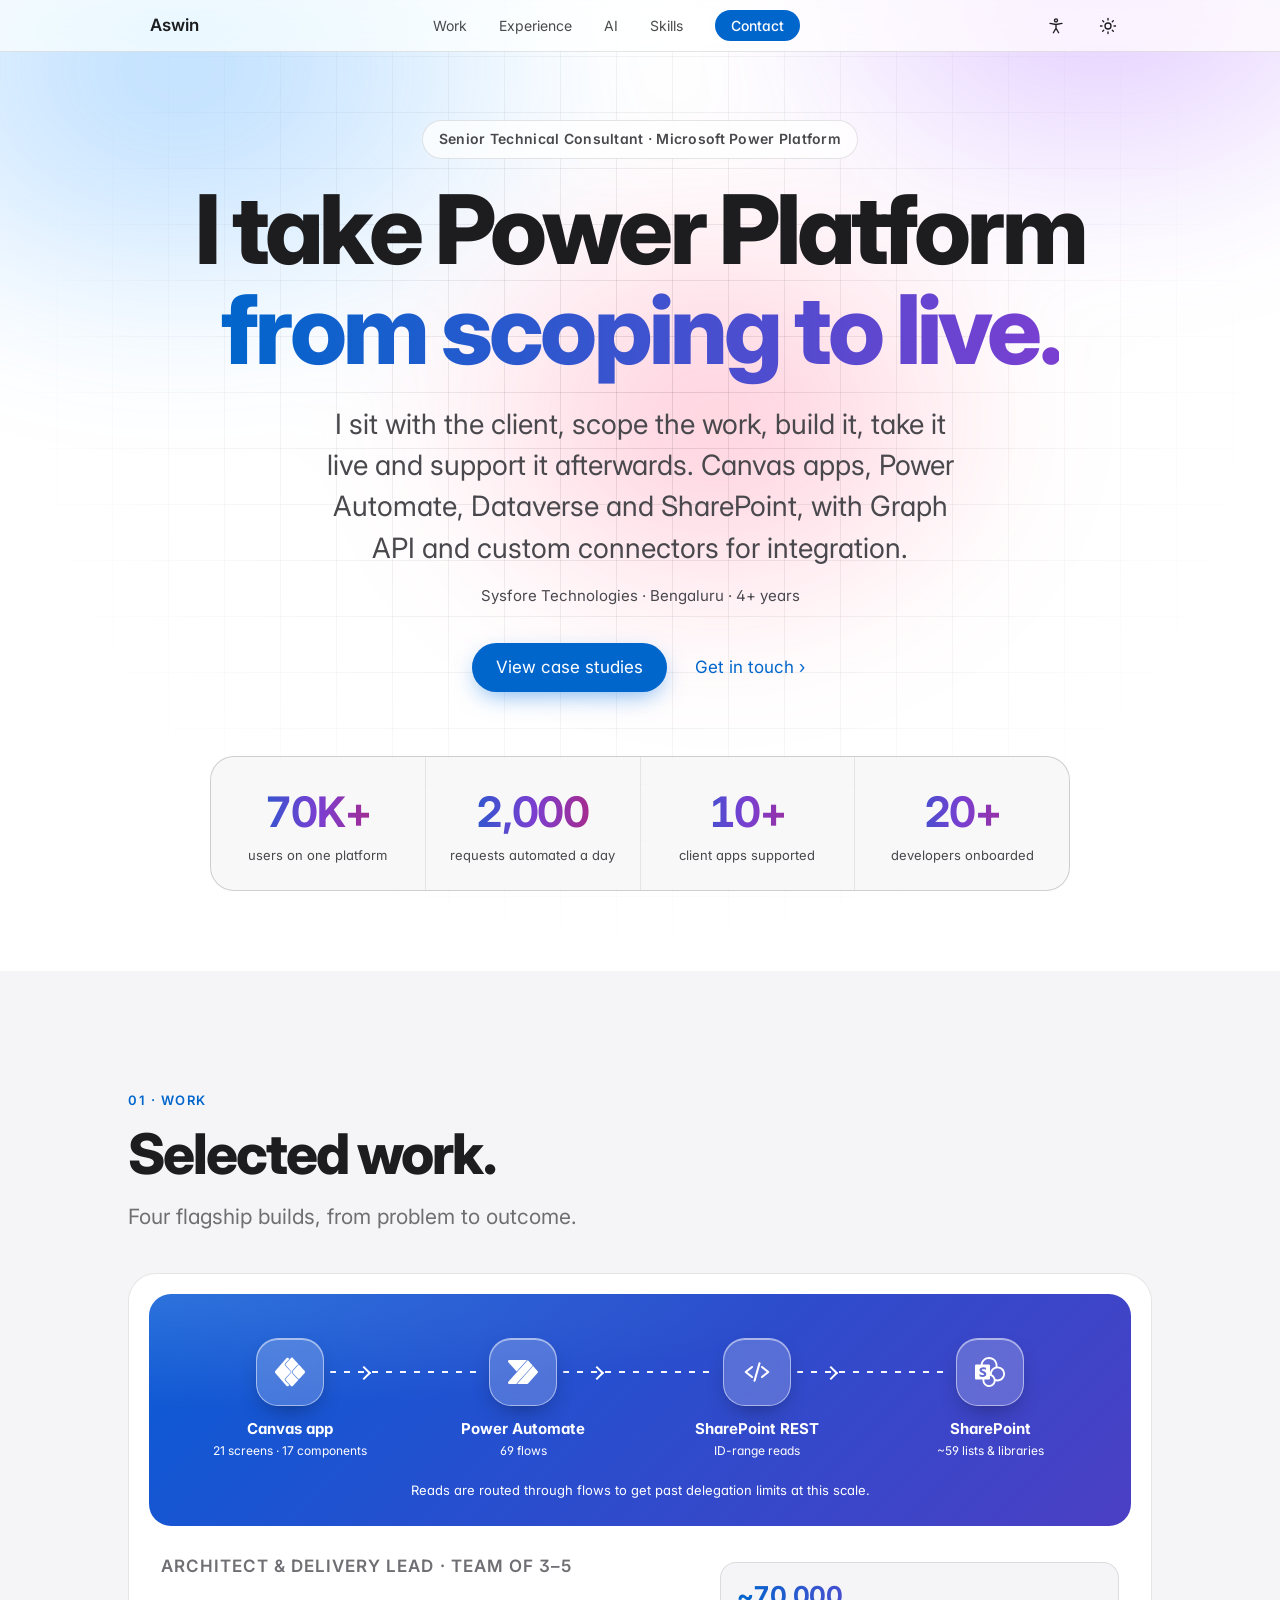
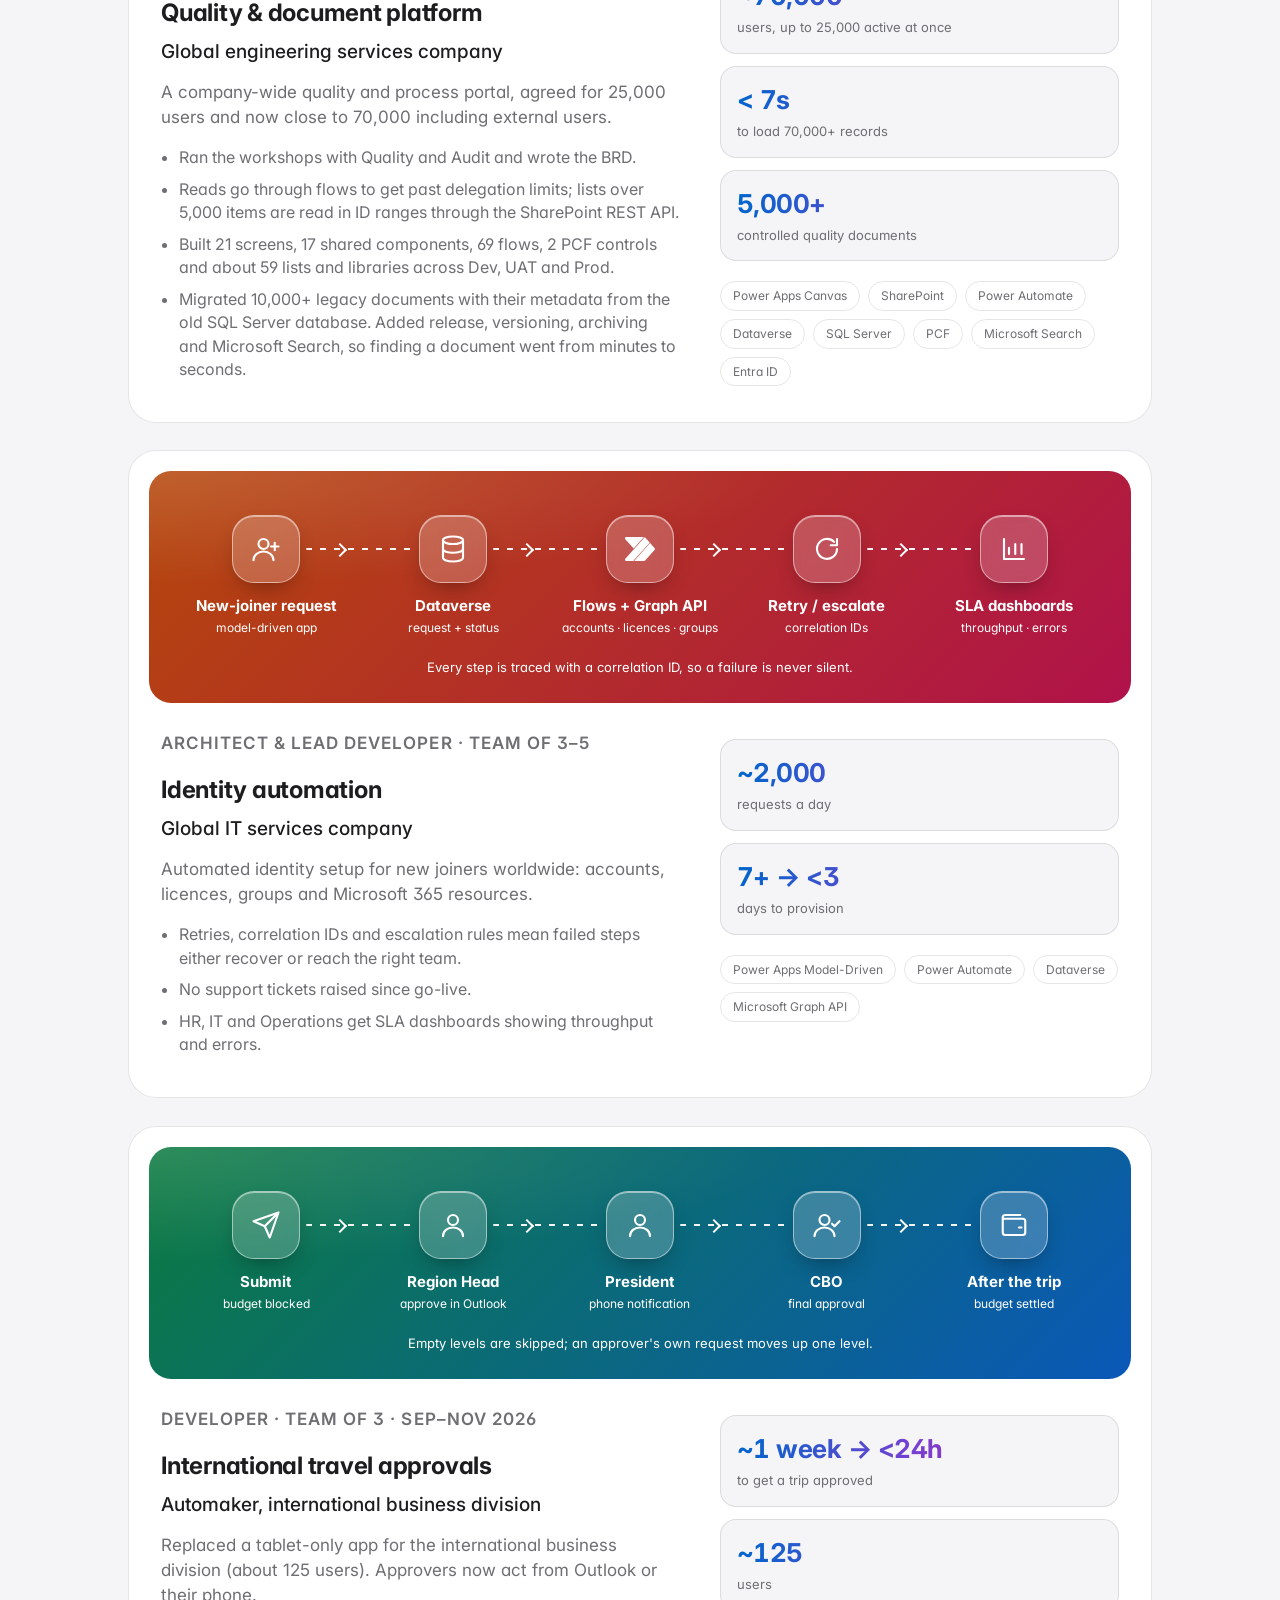
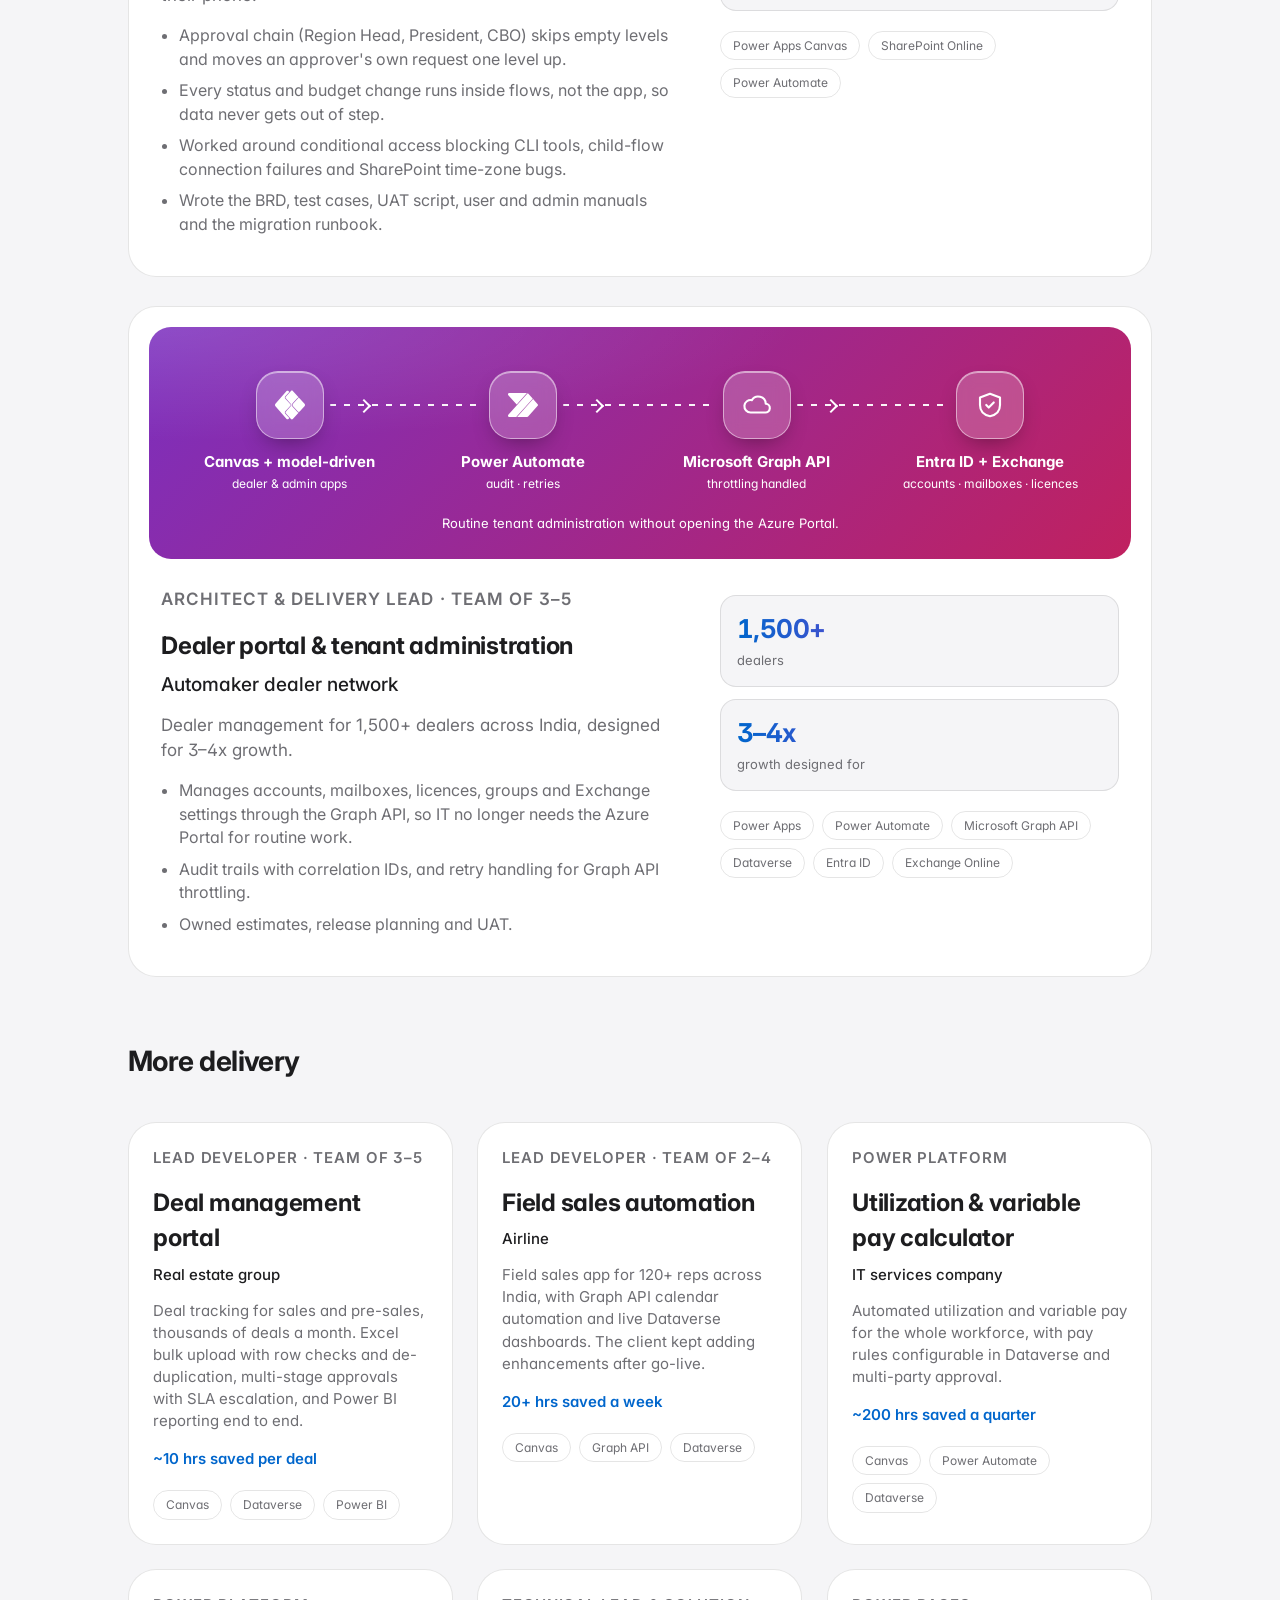
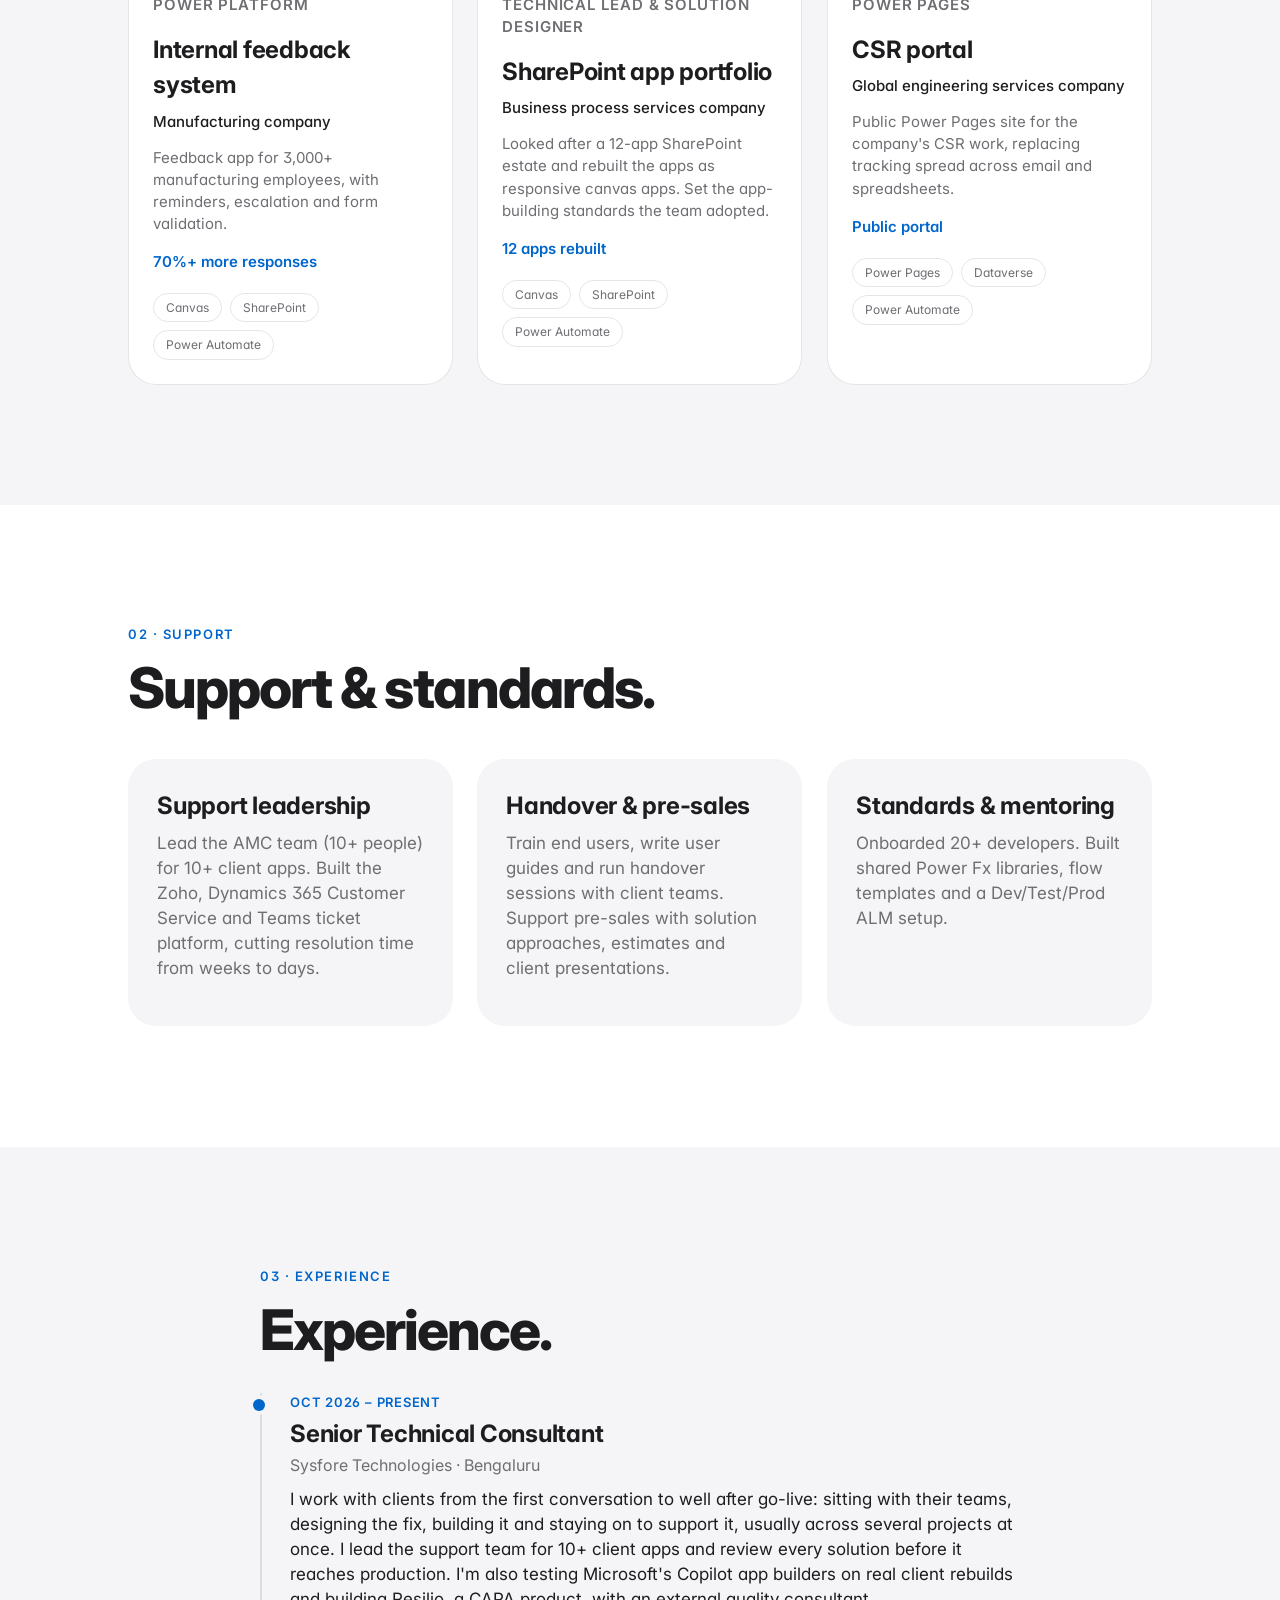
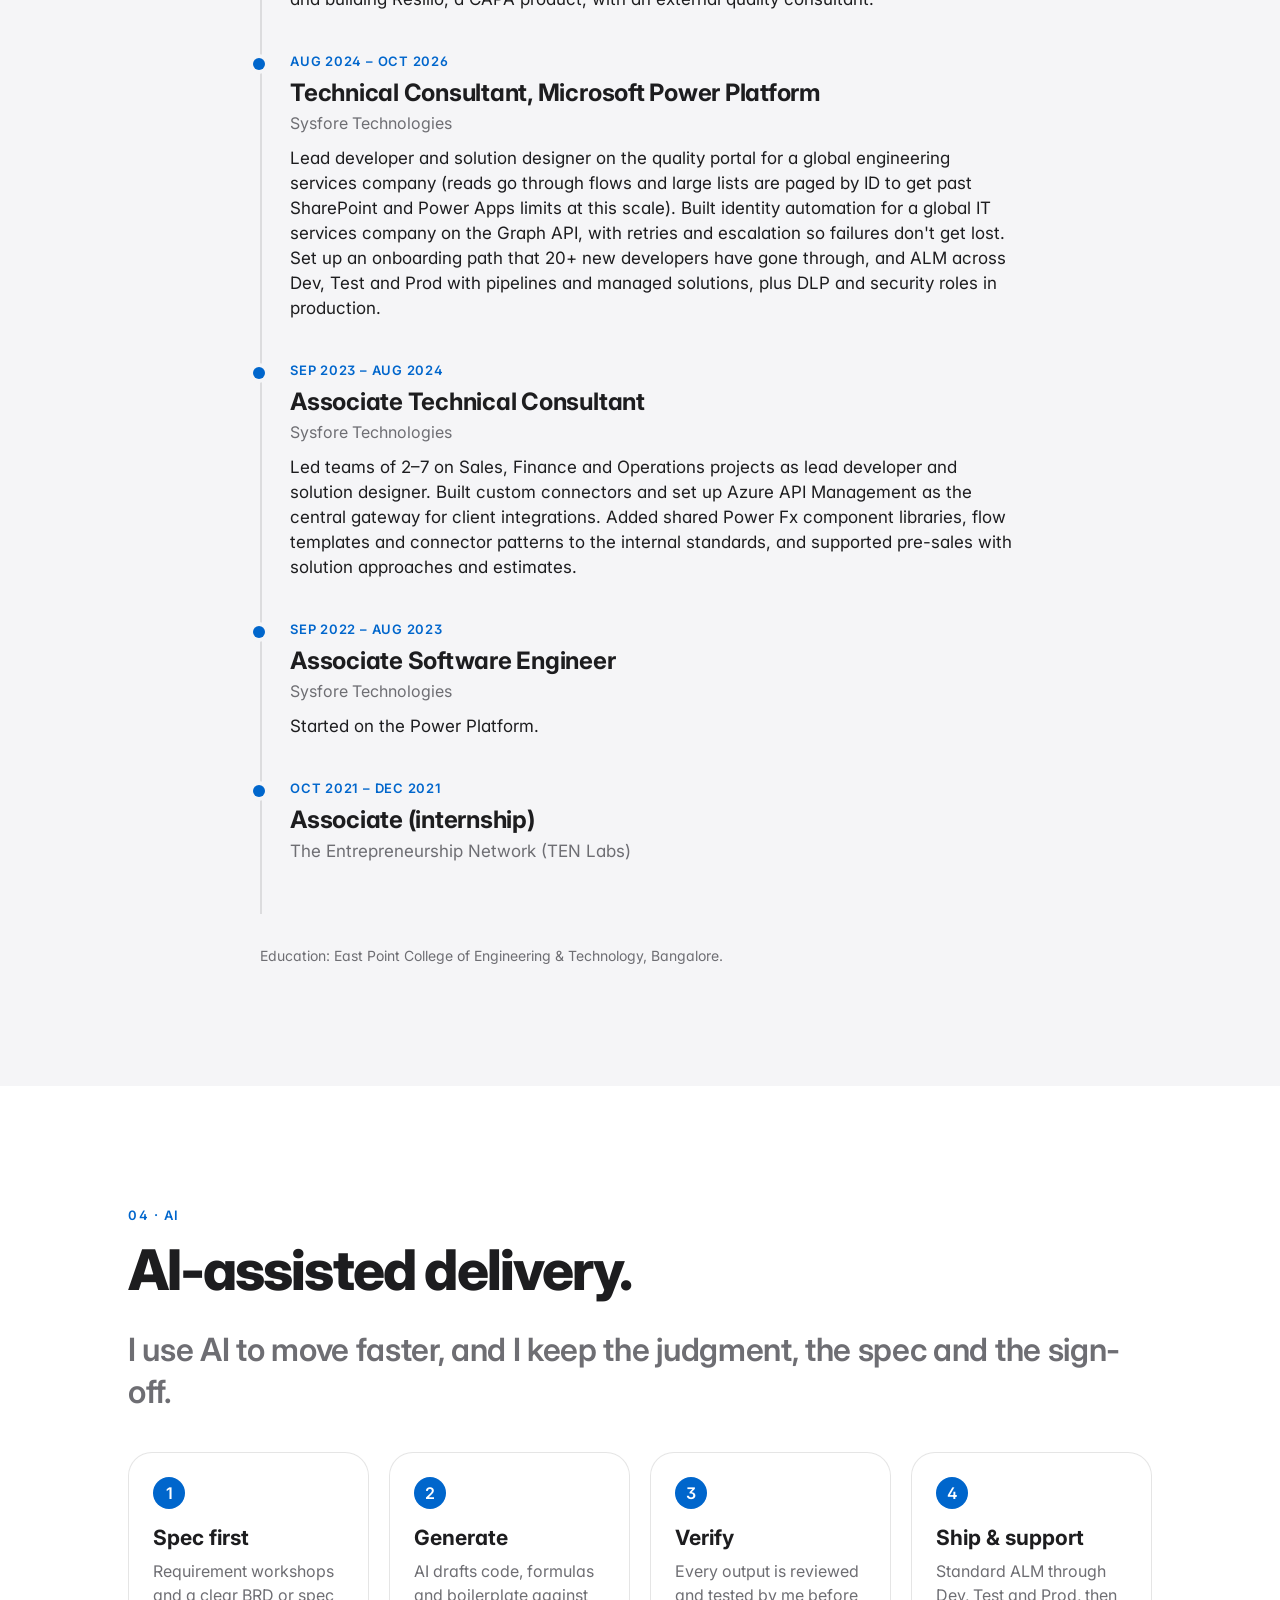
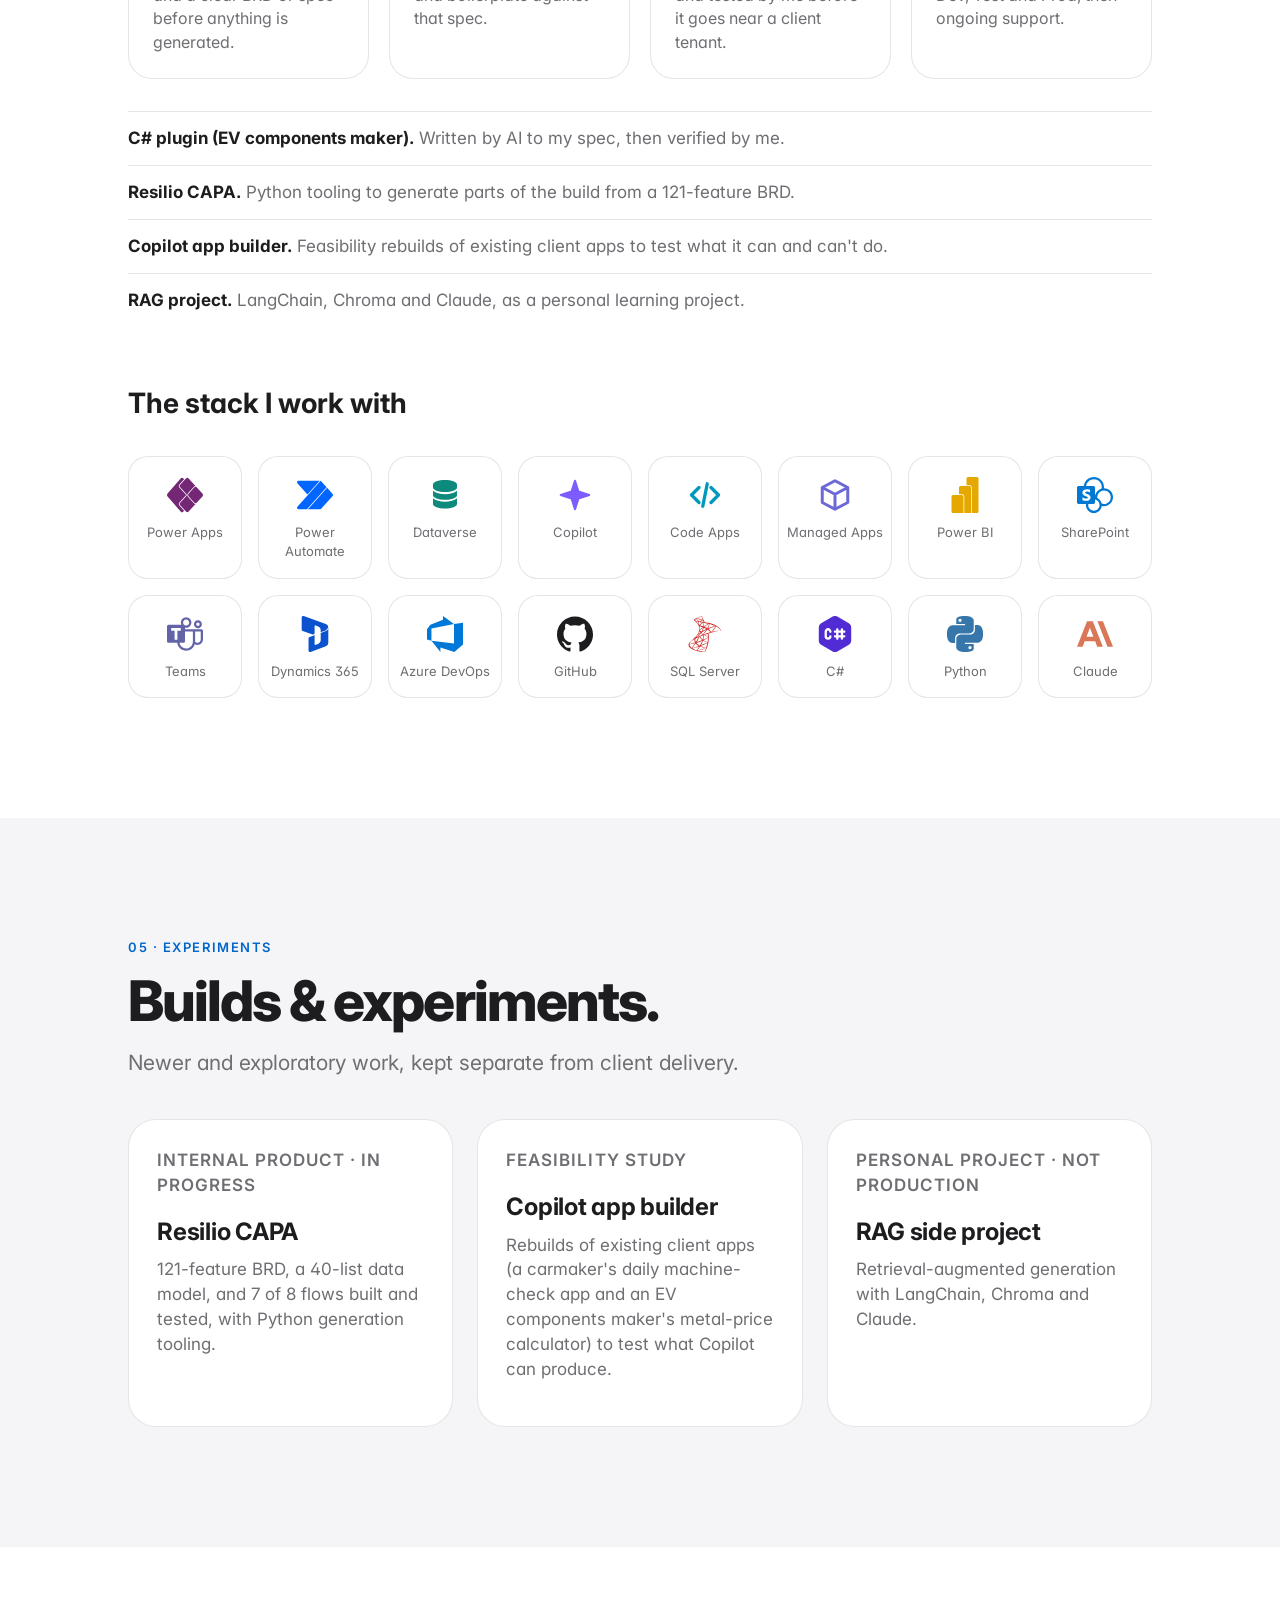
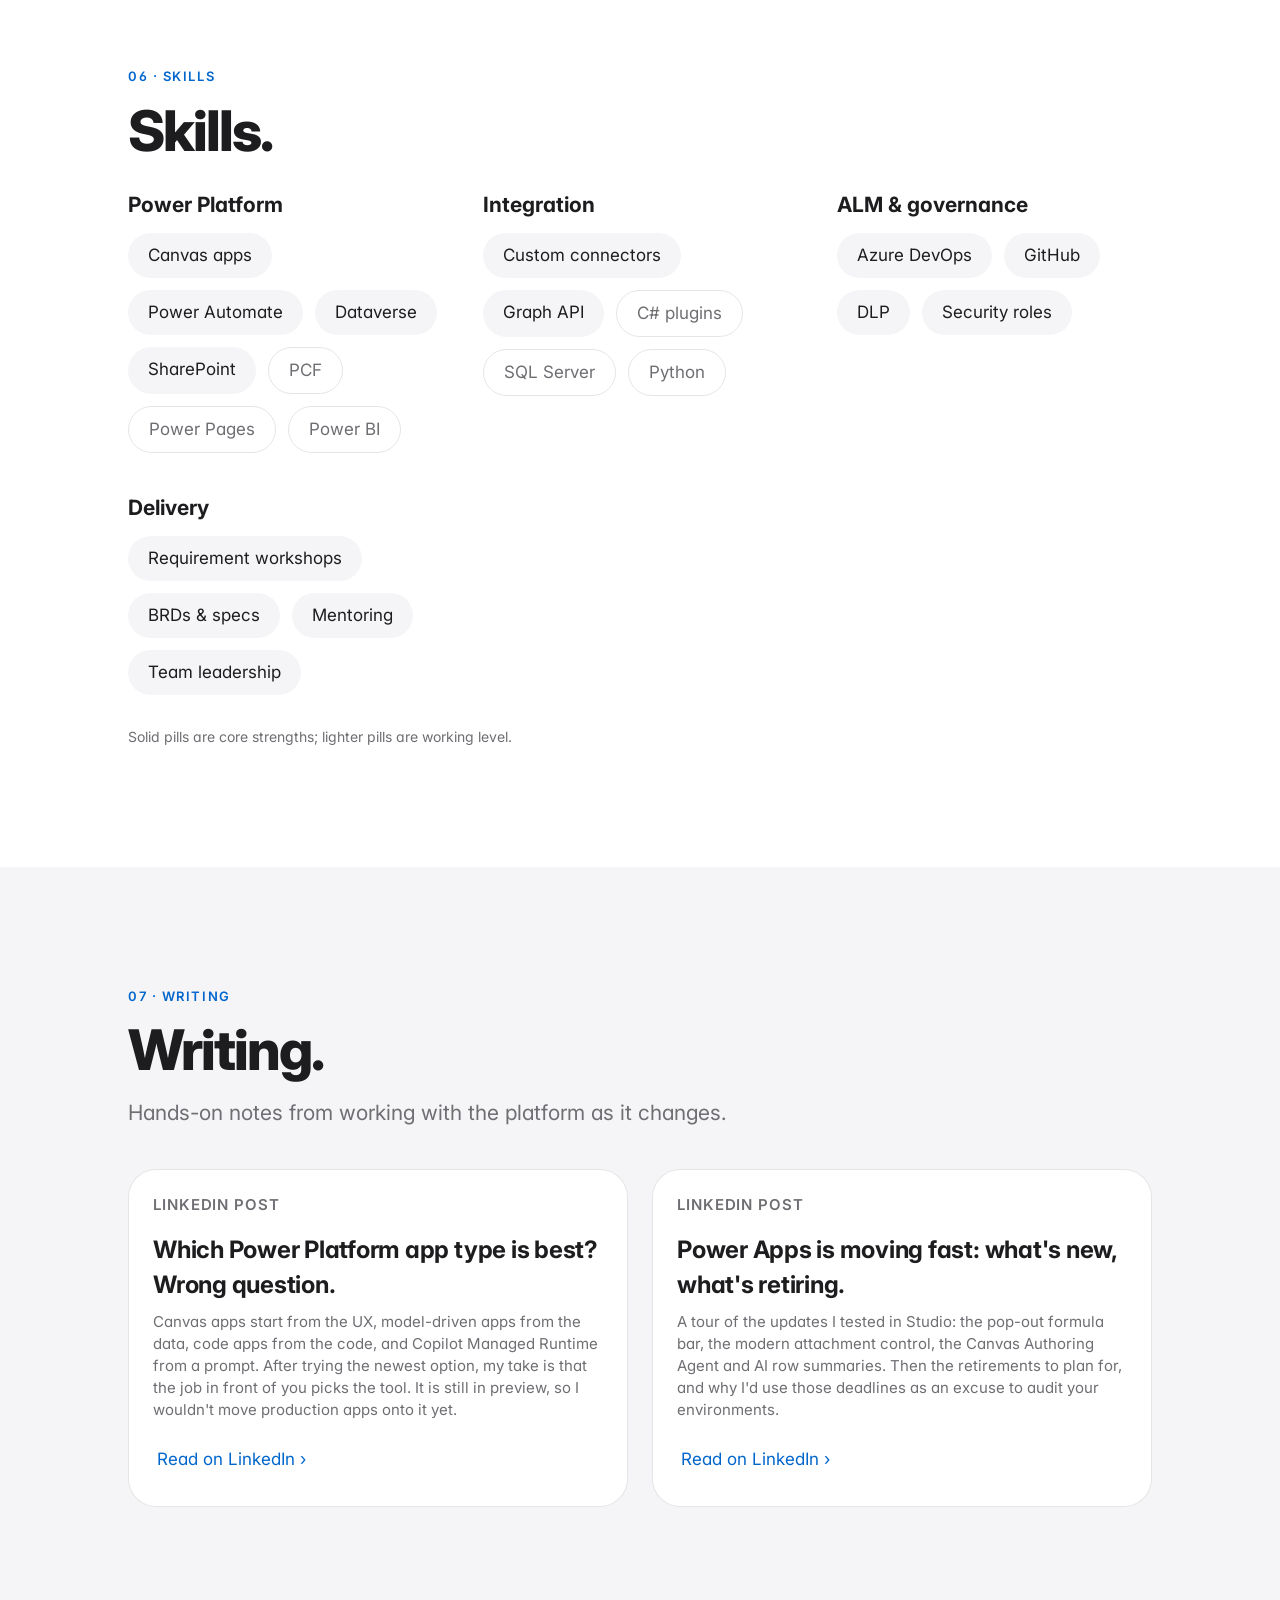
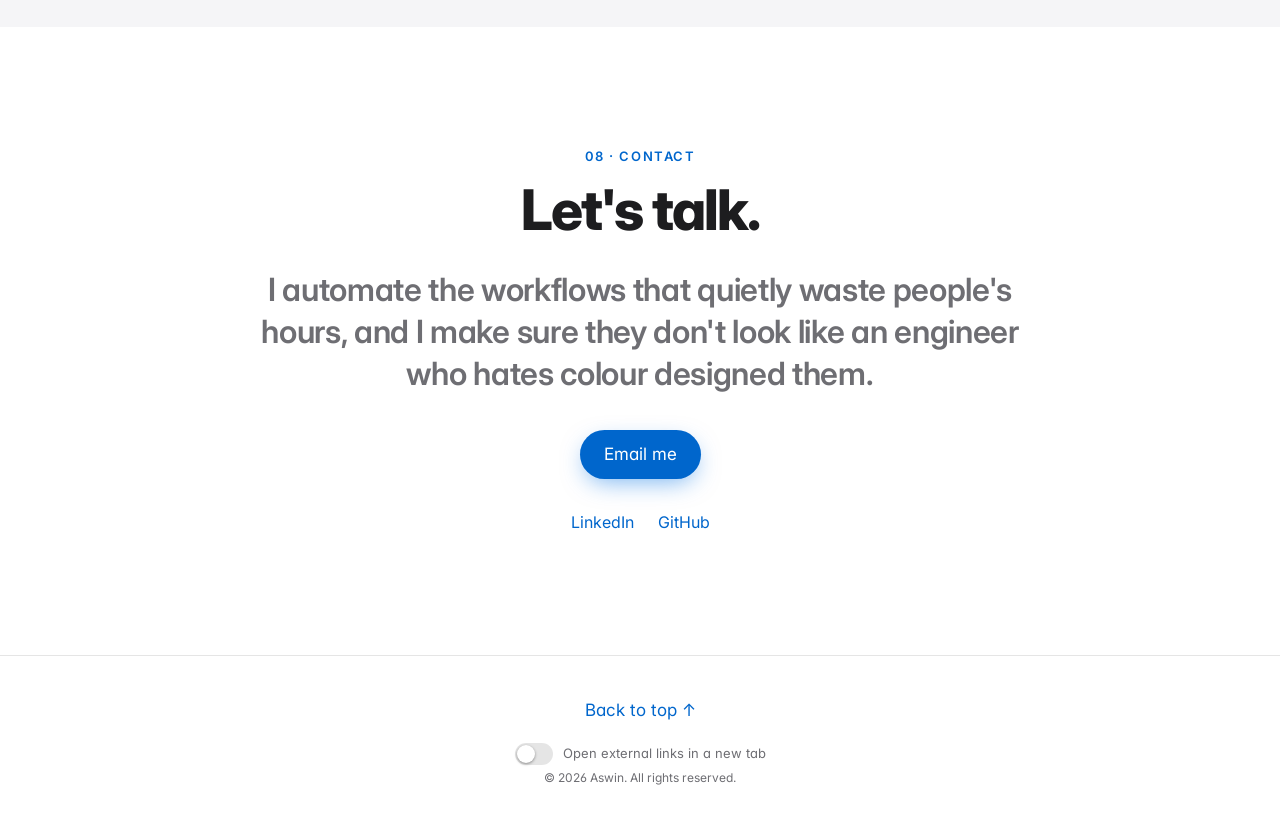
==== commit bc42c83c: "Accessibility audit fixes: contrast, skip-link target, closed mobile menu Co-Authored-By: Claude Son" ====
--- a/index.html
+++ b/index.html
@@ -85,7 +85,7 @@
     </div>
   </nav>
 
-  <main id="top">
+  <main id="top" tabindex="-1">
     <section class="hero">
       <p class="eyebrow reveal">Senior Technical Consultant · Microsoft Power Platform</p>
       <h1 class="reveal">I take Power Platform<br><span class="gradient">from scoping to live.</span></h1>
--- a/styles.css
+++ b/styles.css
@@ -3,7 +3,8 @@
   --bg-alt: #f5f5f7;
   --text: #1d1d1f;
   --muted: #6e6e73;
-  --accent: #0071e3;
+  --accent: #0066cc;
+  --btn: #0066cc;
   --card: #fff;
   --nav: rgba(255, 255, 255, .72);
   --line: rgba(0, 0, 0, .1);
@@ -11,12 +12,12 @@
 @media (prefers-color-scheme: dark) {
   :root:not([data-theme="light"]) {
     --bg: #000; --bg-alt: #111113; --text: #f5f5f7; --muted: #a1a1a6;
-    --accent: #2997ff; --card: #1c1c1e; --nav: rgba(22, 22, 23, .72); --line: rgba(255, 255, 255, .14);
+    --accent: #2997ff; --btn: #0071e3; --card: #1c1c1e; --nav: rgba(22, 22, 23, .72); --line: rgba(255, 255, 255, .14); --ga: #5db4ff; --gb: #c4a0ff; --gc: #ff8fb0; --muted-hero: #d4d4d9; --glow: rgba(41, 151, 255, .16);
   }
 }
 :root[data-theme="dark"] {
   --bg: #000; --bg-alt: #111113; --text: #f5f5f7; --muted: #a1a1a6;
-  --accent: #2997ff; --card: #1c1c1e; --nav: rgba(22, 22, 23, .72); --line: rgba(255, 255, 255, .14);
+  --accent: #2997ff; --btn: #0071e3; --card: #1c1c1e; --nav: rgba(22, 22, 23, .72); --line: rgba(255, 255, 255, .14); --ga: #5db4ff; --gb: #c4a0ff; --gc: #ff8fb0; --muted-hero: #d4d4d9; --glow: rgba(41, 151, 255, .16);
 }
 body { transition: background-color .3s, color .3s; }
 
@@ -60,19 +61,19 @@
   min-height: 100vh; display: flex; flex-direction: column; align-items: center; justify-content: center;
   text-align: center; padding: 120px 22px 80px;
 }
-.eyebrow { font-size: 21px; font-weight: 600; color: var(--muted); margin-bottom: 12px; }
+.eyebrow { font-size: 21px; font-weight: 600; color: var(--muted-hero); margin-bottom: 12px; }
 h1 { font-size: clamp(40px, 8vw, 88px); line-height: 1.05; letter-spacing: -.03em; font-weight: 700; }
 .gradient {
-  background: linear-gradient(90deg, #2997ff, #a259ff, #ff5e8a);
+  background: linear-gradient(90deg, var(--ga), var(--gb), var(--gc));
   -webkit-background-clip: text; background-clip: text; color: transparent;
 }
-.lead { font-size: clamp(19px, 2.5vw, 28px); color: var(--muted); max-width: 640px; margin-top: 24px; }
+.lead { font-size: clamp(19px, 2.5vw, 28px); color: var(--muted-hero); max-width: 640px; margin-top: 24px; }
 .cta { display: flex; gap: 24px; align-items: center; justify-content: center; margin-top: 36px; flex-wrap: wrap; }
 
 /* Buttons */
 .btn { font-size: 17px; transition: all .2s; }
-.btn.primary { background: var(--accent); color: #fff; padding: 12px 24px; border-radius: 980px; }
-.btn.primary:hover { filter: brightness(1.12); transform: scale(1.03); }
+.btn.primary { background: var(--btn); color: #fff; padding: 12px 24px; border-radius: 980px; }
+.btn.primary:hover { filter: brightness(.9); transform: scale(1.03); }
 .btn.link { color: var(--accent); }
 .btn.link:hover { text-decoration: underline; }
 
@@ -94,9 +95,9 @@
 .card { background: var(--card); border-radius: 28px; padding: 28px; transition: transform .35s ease, box-shadow .35s ease; }
 .card:hover { transform: translateY(-6px) scale(1.01); box-shadow: 0 20px 40px rgba(0, 0, 0, .12); }
 .thumb { height: 180px; border-radius: 18px; margin-bottom: 24px; }
-.t1 { background: linear-gradient(135deg, #2997ff, #5e5ce6); }
-.t2 { background: linear-gradient(135deg, #ff9f0a, #ff375f); }
-.t3 { background: linear-gradient(135deg, #30d158, #0a84ff); }
+.t1 { background: linear-gradient(135deg, #0a5bd6, #4b3fc4); }
+.t2 { background: linear-gradient(135deg, #b5470a, #b0124a); }
+.t3 { background: linear-gradient(135deg, #0b7a3e, #0a58b8); }
 .card h3 { font-size: 24px; margin-bottom: 8px; letter-spacing: -.01em; }
 .card p { color: var(--muted); font-size: 17px; margin-bottom: 16px; }
 
@@ -125,19 +126,19 @@
   .nav-links {
     position: absolute; top: 52px; left: 0; right: 0; flex-direction: column; gap: 0;
     background: var(--nav); backdrop-filter: blur(20px); -webkit-backdrop-filter: blur(20px);
-    max-height: 0; overflow: hidden; transition: max-height .3s ease;
+    max-height: 0; overflow: hidden; visibility: hidden; transition: max-height .3s ease, visibility 0s linear .3s;
   }
-  .nav-links.open { max-height: 300px; border-bottom: 1px solid var(--line); }
+  .nav-links.open { max-height: 300px; border-bottom: 1px solid var(--line); visibility: visible; transition: max-height .3s ease, visibility 0s; }
   .nav-links a { display: block; padding: 14px 22px; font-size: 17px; }
   .section { padding: 80px 22px; }
 }
 
 /* Case studies & portfolio additions */
-.meta { color: var(--muted); font-size: 15px; margin-top: 16px; }
+.meta { color: var(--muted-hero); font-size: 15px; margin-top: 16px; }
 .sub { color: var(--muted); font-size: 21px; margin: -12px 0 8px; }
 .grid.two { grid-template-columns: repeat(auto-fit, minmax(340px, 1fr)); }
 .grid.three { grid-template-columns: repeat(auto-fit, minmax(260px, 1fr)); }
-.t4 { background: linear-gradient(135deg, #bf5af2, #ff375f); }
+.t4 { background: linear-gradient(135deg, #7b2fbf, #c0215f); }
 .tag { font-size: 12px; font-weight: 600; text-transform: uppercase; letter-spacing: .06em; color: var(--accent); margin-bottom: 8px; }
 .card .what { font-size: 19px; color: var(--text); font-weight: 500; margin-bottom: 14px; }
 .card p strong { color: var(--text); }
@@ -155,7 +156,7 @@
 .cert { display: flex; justify-content: space-between; align-items: center; gap: 16px; background: var(--card); border-radius: 28px; padding: 28px; }
 .cert h3 { font-size: 24px; }
 .cert p { color: var(--muted); }
-.badge { background: var(--accent); color: #fff; font-size: 13px; padding: 6px 14px; border-radius: 980px; white-space: nowrap; }
+.badge { background: var(--btn); color: #fff; font-size: 13px; padding: 6px 14px; border-radius: 980px; white-space: nowrap; }
 @media (max-width: 700px) { .grid.two { grid-template-columns: 1fr; } }
 
 /* Theme toggle */
@@ -181,7 +182,7 @@
 /* AI-assisted delivery */
 .steps { display: grid; grid-template-columns: repeat(auto-fit, minmax(220px, 1fr)); gap: 20px; margin-top: 40px; counter-reset: step; }
 .step { background: var(--card); border-radius: 24px; padding: 24px; counter-increment: step; }
-.step::before { content: counter(step); display: grid; place-items: center; width: 32px; height: 32px; border-radius: 50%; background: var(--accent); color: #fff; font-weight: 600; margin-bottom: 14px; }
+.step::before { content: counter(step); display: grid; place-items: center; width: 32px; height: 32px; border-radius: 50%; background: var(--btn); color: #fff; font-weight: 600; margin-bottom: 14px; }
 .step h3 { font-size: 21px; margin-bottom: 6px; }
 .step p { color: var(--muted); font-size: 16px; }
 .ai-proof { margin-top: 32px; }
@@ -198,7 +199,8 @@
 .timeline li > p:last-child { font-size: 17px; }
 
 /* ===== Polish pass ===== */
-:root { --glow: rgba(41, 151, 255, .16); --grad: linear-gradient(90deg, #2997ff, #a259ff, #ff5e8a); }
+:root { --glow: rgba(41, 151, 255, .08); --ga: #0066cc; --gb: #7a3fd1; --gc: #c21d62; --muted-hero: #48484d;
+  --grad: linear-gradient(90deg, var(--ga), var(--gb), var(--gc)); }
 body { font-feature-settings: "cv11", "ss01"; }
 h1, h2 { font-weight: 800; }
 
@@ -242,7 +244,7 @@
 .hero-stats li { background: var(--nav); backdrop-filter: blur(14px); -webkit-backdrop-filter: blur(14px); padding: 24px 12px; }
 .hero-stats b { display: block; font-size: clamp(28px, 4vw, 42px); letter-spacing: -.03em; font-variant-numeric: tabular-nums;
   background: var(--grad); -webkit-background-clip: text; background-clip: text; color: transparent; }
-.hero-stats span { font-size: 13px; color: var(--muted); }
+.hero-stats span { font-size: 13px; color: var(--muted-hero); }
 @media (max-width: 700px) { .hero-stats { grid-template-columns: repeat(2, 1fr); } }
 
 /* Section kicker */
@@ -260,7 +262,7 @@
 .card:hover { box-shadow: 0 24px 48px -12px rgba(0, 0, 0, .25); }
 .thumb { position: relative; overflow: hidden; }
 .thumb::after { content: ""; position: absolute; inset: 0;
-  background: radial-gradient(120% 90% at 0% 0%, rgba(255, 255, 255, .35), transparent 55%); }
+  background: radial-gradient(120% 90% at 0% 0%, rgba(255, 255, 255, .14), transparent 55%); }
 .metrics b { font-variant-numeric: tabular-nums; background: var(--grad); -webkit-background-clip: text; background-clip: text; color: transparent; }
 .metrics li { border: 1px solid var(--line); }
 
@@ -284,8 +286,8 @@
 .card.case.full:hover { transform: translateY(-4px); }
 .visual { position: relative; border-radius: 22px; padding: 40px 28px 28px; margin-bottom: 28px; overflow: hidden; }
 .visual::before { content: ""; position: absolute; inset: 0; pointer-events: none;
-  background: radial-gradient(120% 90% at 0% 0%, rgba(255, 255, 255, .35), transparent 55%); }
-.visual small { display: block; position: relative; text-align: center; color: #fff; opacity: .9; font-size: 13px; margin-top: 22px; }
+  background: radial-gradient(120% 90% at 0% 0%, rgba(255, 255, 255, .14), transparent 55%); }
+.visual small { display: block; position: relative; text-align: center; color: #fff; opacity: 1; font-size: 13px; margin-top: 22px; }
 .case-body { display: grid; grid-template-columns: 1.3fr 1fr; gap: 40px; padding: 0 12px; }
 .case-body .metrics { flex-direction: column; margin-top: 8px; }
 .bullets { margin: 12px 0 0 18px; list-style: disc; color: var(--muted); font-size: 16px; }
@@ -360,7 +362,7 @@
 .flow .ico svg { width: 30px; height: 30px; fill: none; stroke: #fff; stroke-width: 1.7; stroke-linecap: round; stroke-linejoin: round; }
 .flow .ico i.b { width: 30px; height: 30px; background: #fff; -webkit-mask: var(--icon) center / contain no-repeat; mask: var(--icon) center / contain no-repeat; }
 .flow b { display: block; font-size: 15px; line-height: 1.25; }
-.flow .sub { display: block; font-size: 12px; opacity: .92; margin: 4px 0 0; line-height: 1.35; color: #fff; }
+.flow .sub { display: block; font-size: 12px; opacity: 1; margin: 4px 0 0; line-height: 1.35; color: #fff; }
 /* animated connector between icon badges */
 .flow li:not(:last-child)::after { content: ""; position: absolute; top: 33px; left: calc(50% + 40px); width: calc(100% - 80px); height: 2px; border-radius: 2px;
   background: repeating-linear-gradient(90deg, rgba(255, 255, 255, .95) 0 6px, transparent 6px 14px); background-size: 14px 2px;
@@ -391,7 +393,7 @@
 :root[data-theme="dark"] { color-scheme: dark; }
 
 /* Skip link (accessibility) */
-.skip { position: fixed; left: 12px; top: -60px; z-index: 30; background: var(--accent); color: #fff; padding: 10px 16px; border-radius: 10px; transition: top .2s; }
+.skip { position: fixed; left: 12px; top: -60px; z-index: 30; background: var(--btn); color: #fff; padding: 10px 16px; border-radius: 10px; transition: top .2s; }
 .skip:focus { top: 12px; }
 
 /* Fitts's Law: comfortable (44px) touch targets */
@@ -405,9 +407,9 @@
 
 /* Von Restorff + Serial Position: Contact is the one distinct item, placed last */
 @media (min-width: 701px) {
-  .nav-links a.nav-cta { background: var(--accent); color: #fff; opacity: 1; padding: 7px 16px; border-radius: 980px; font-weight: 500; }
+  .nav-links a.nav-cta { background: var(--btn); color: #fff; opacity: 1; padding: 7px 16px; border-radius: 980px; font-weight: 500; }
   .nav-links a.nav-cta::after { display: none; }
-  .nav-links a.nav-cta:hover { filter: brightness(1.12); }
+  .nav-links a.nav-cta:hover { filter: brightness(.9); }
 }
 .nav-links a { font-size: 14px; }
 
@@ -498,7 +500,7 @@
 .a11y-seg { display: inline-flex; border: 1px solid var(--line); border-radius: 10px; overflow: hidden; }
 .a11y-seg button { background: none; border: 0; color: var(--text); padding: 8px 12px; min-width: 44px; min-height: 40px; cursor: pointer; font-weight: 600; font-size: 14px; }
 .a11y-seg button + button { border-left: 1px solid var(--line); }
-.a11y-seg button[aria-pressed="true"] { background: var(--accent); color: #fff; }
+.a11y-seg button[aria-pressed="true"] { background: var(--btn); color: #fff; }
 .a11y-opt { display: flex; align-items: center; gap: 12px; padding: 10px 0; font-size: 15px; cursor: pointer; min-height: 44px; }
 .a11y-opt input { position: absolute; opacity: 0; width: 1px; height: 1px; }
 .a11y-opt .switch { position: relative; width: 38px; height: 22px; border-radius: 99px; background: var(--line); transition: background .2s; flex: none; }
@@ -545,3 +547,7 @@
 
 /* Header accessibility button + panel placement */
 .a11y-top:hover { color: var(--accent); }
+
+main:focus { outline: none; }
+
+html.a11y-contrast { --muted-hero: #fff; --ga: #fff; --gb: #fff; --gc: #fff; }
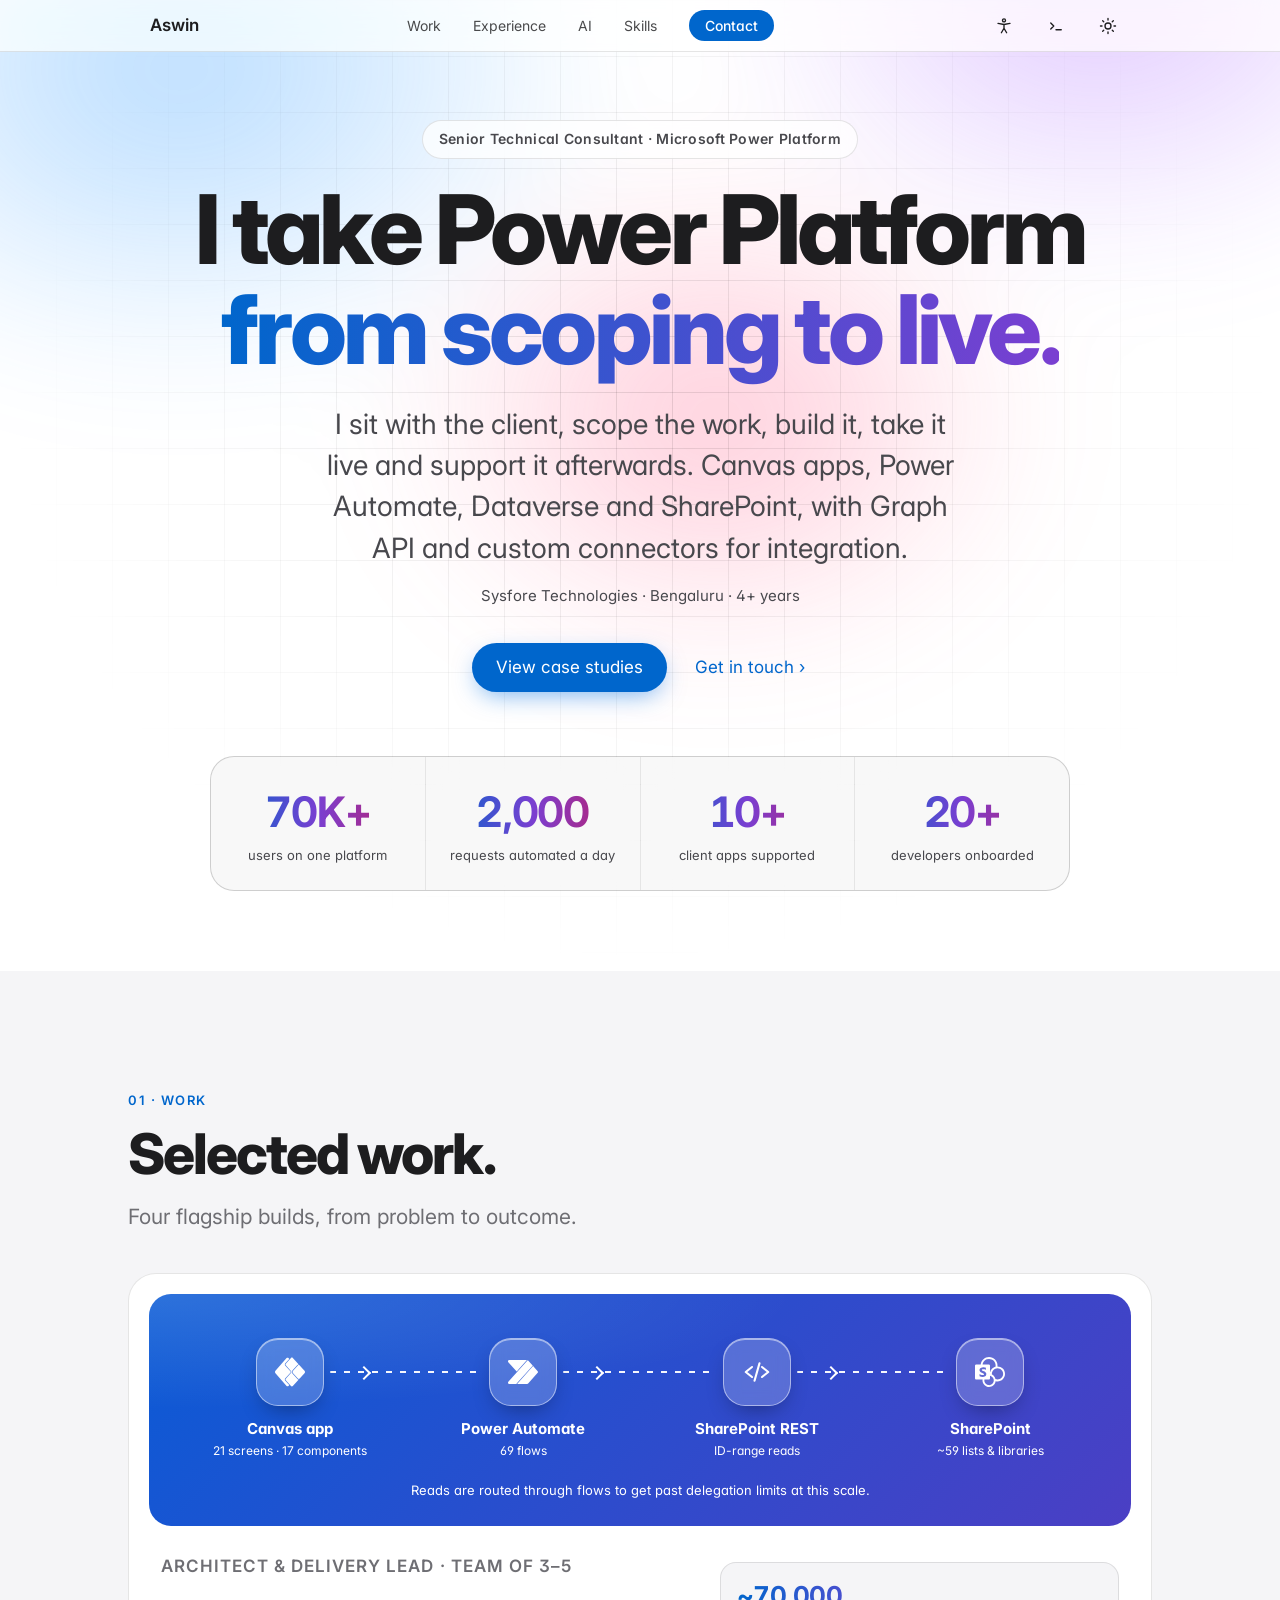
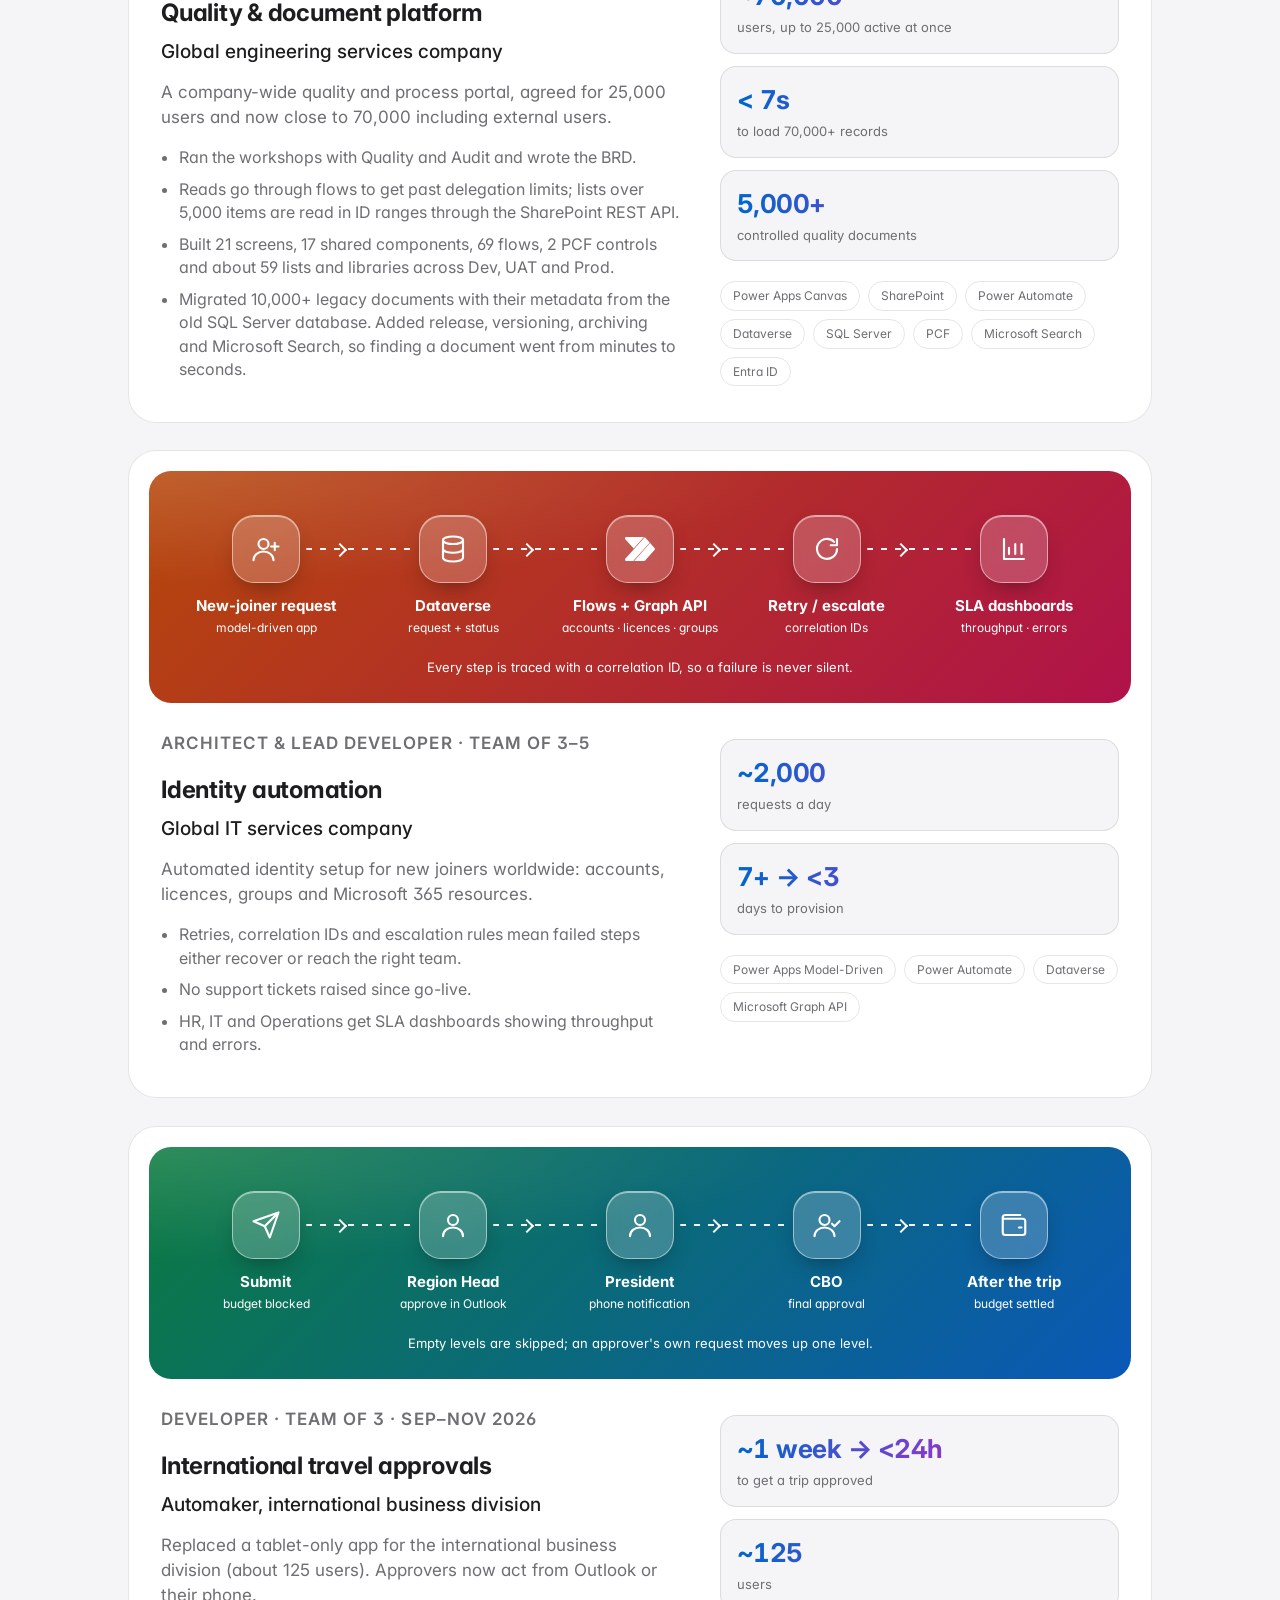
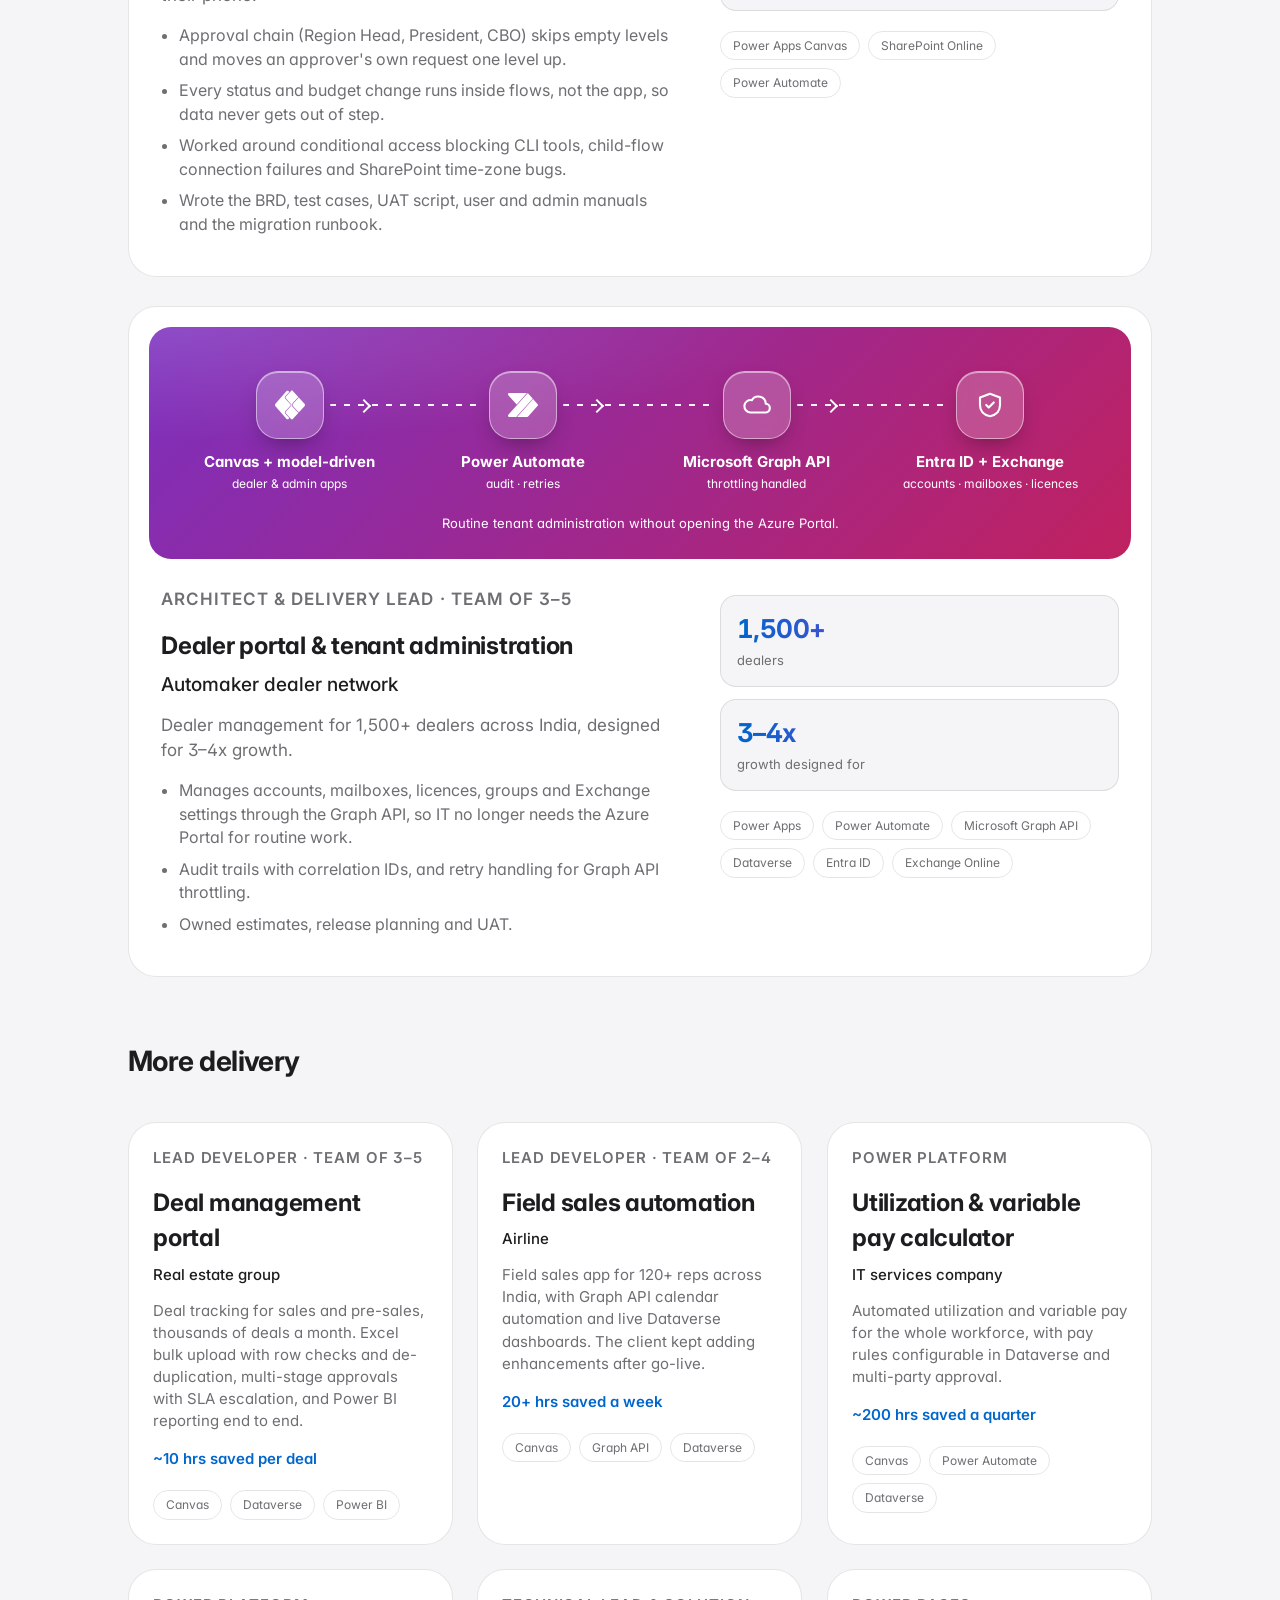
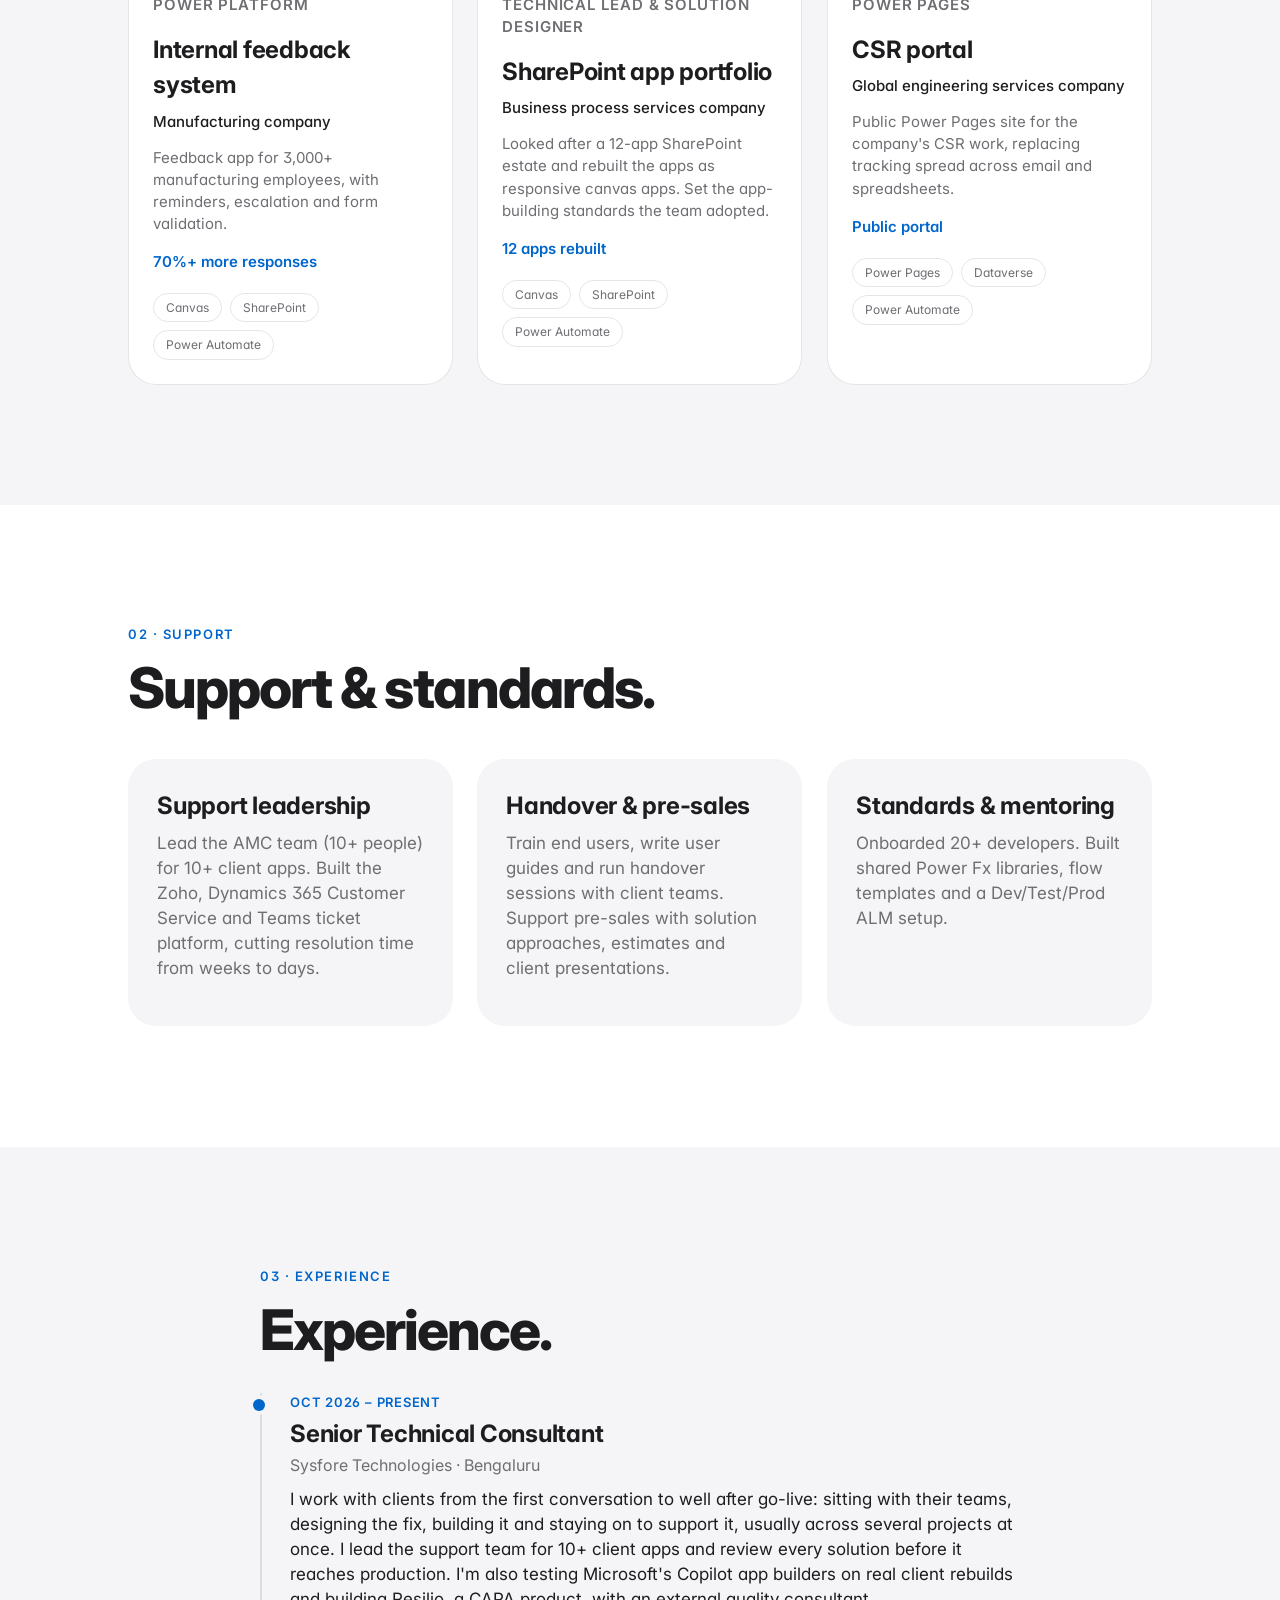
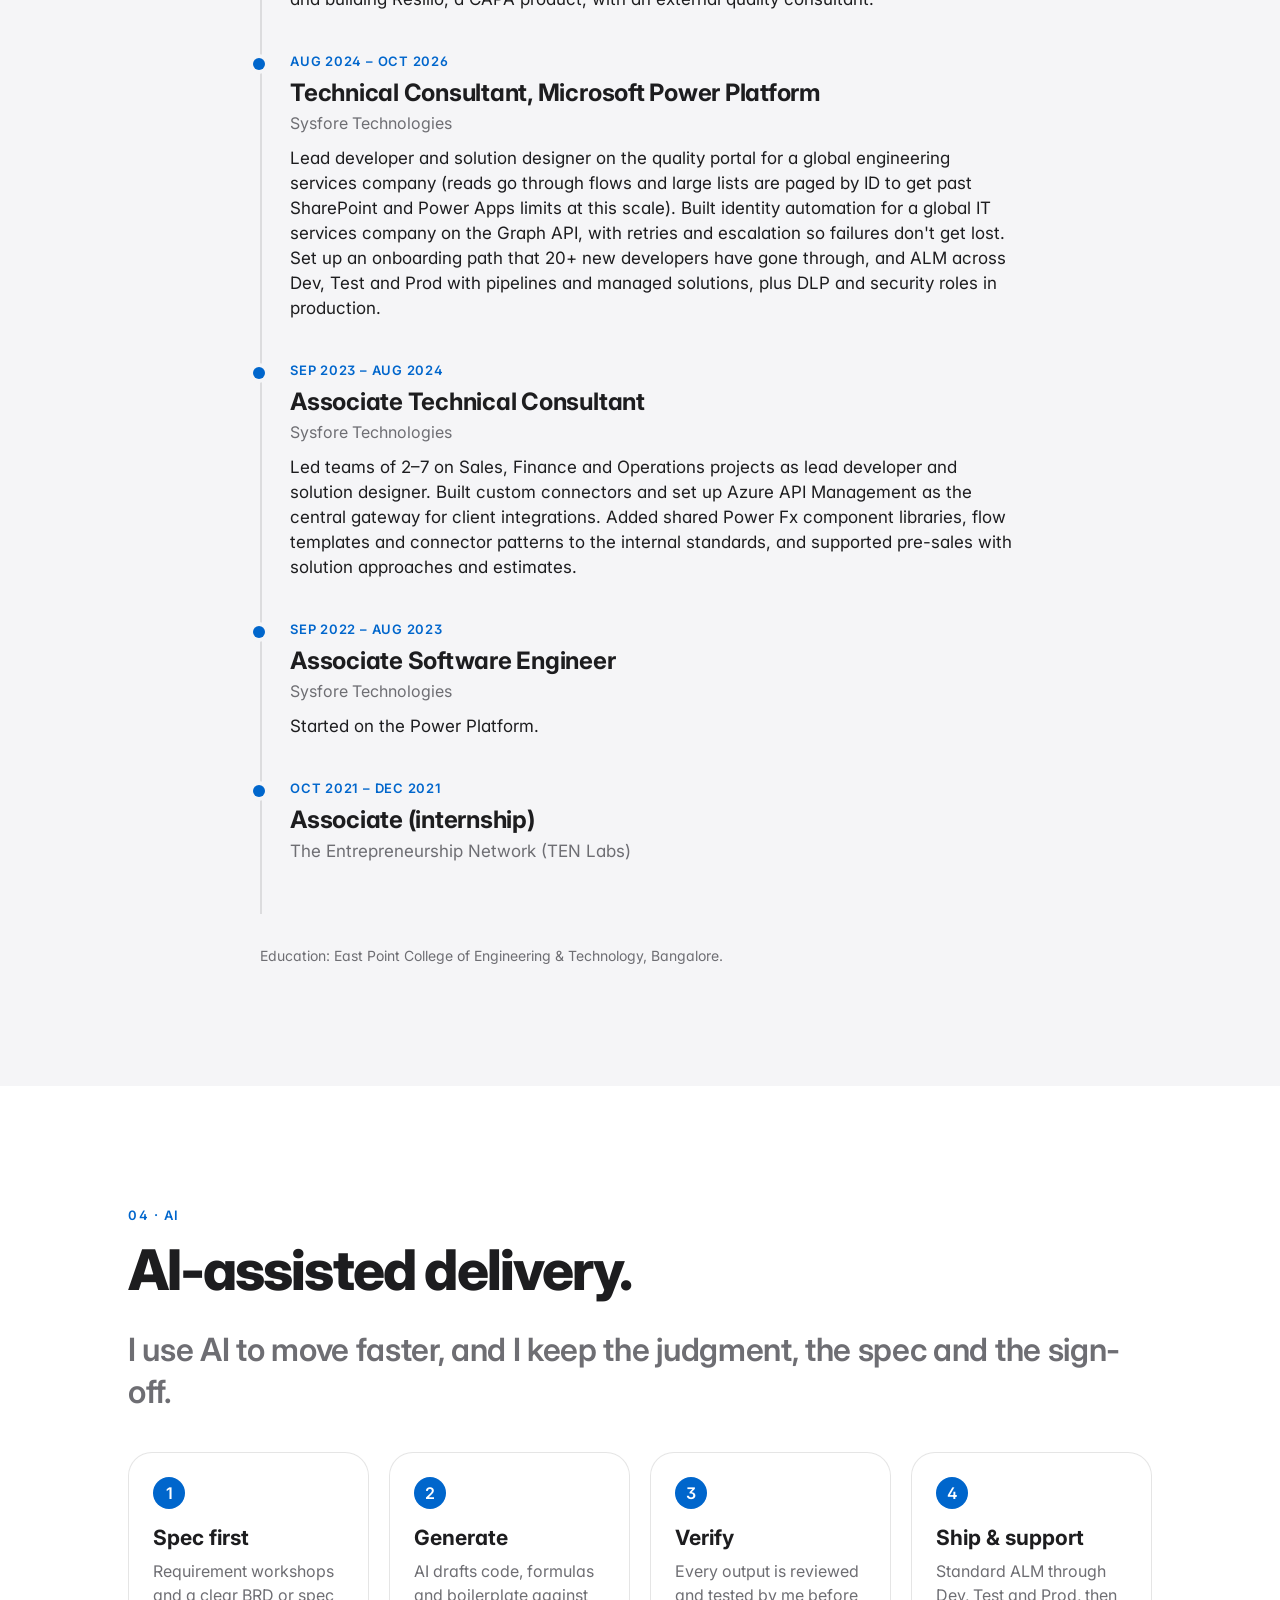
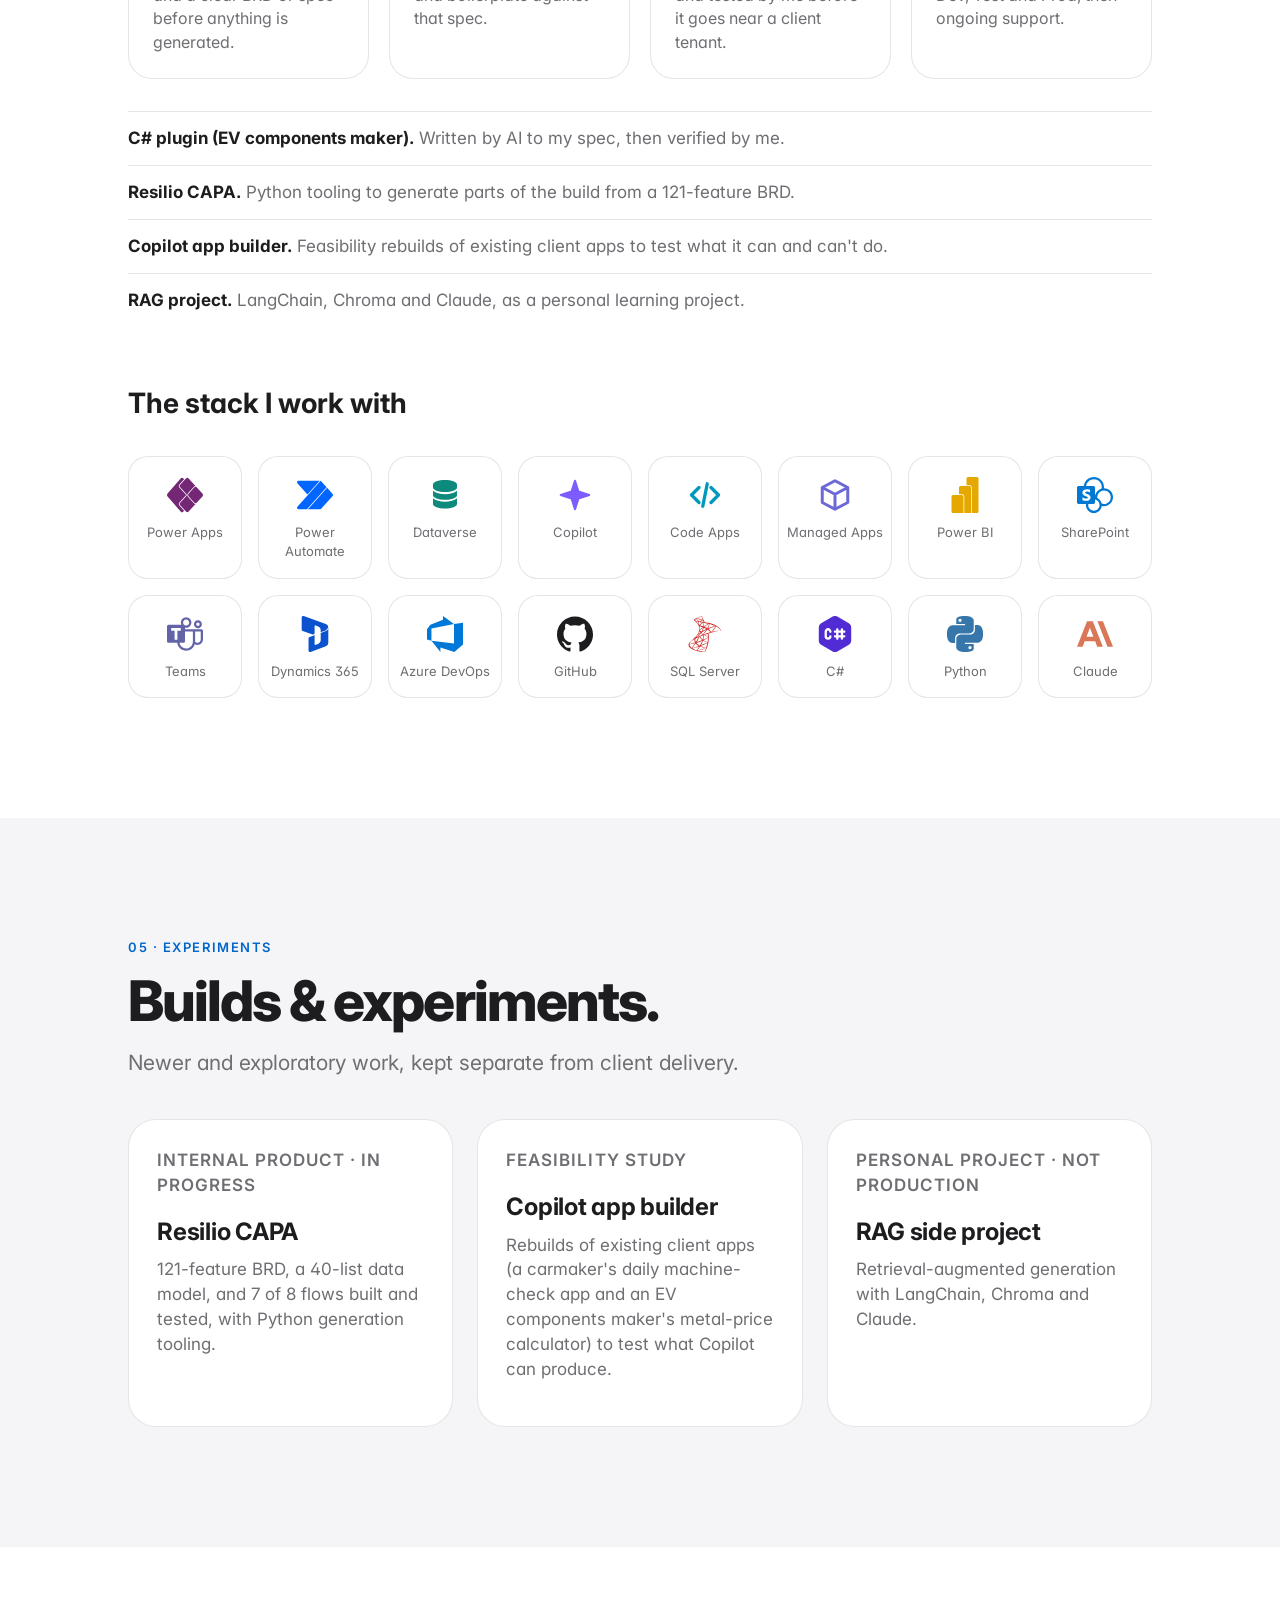
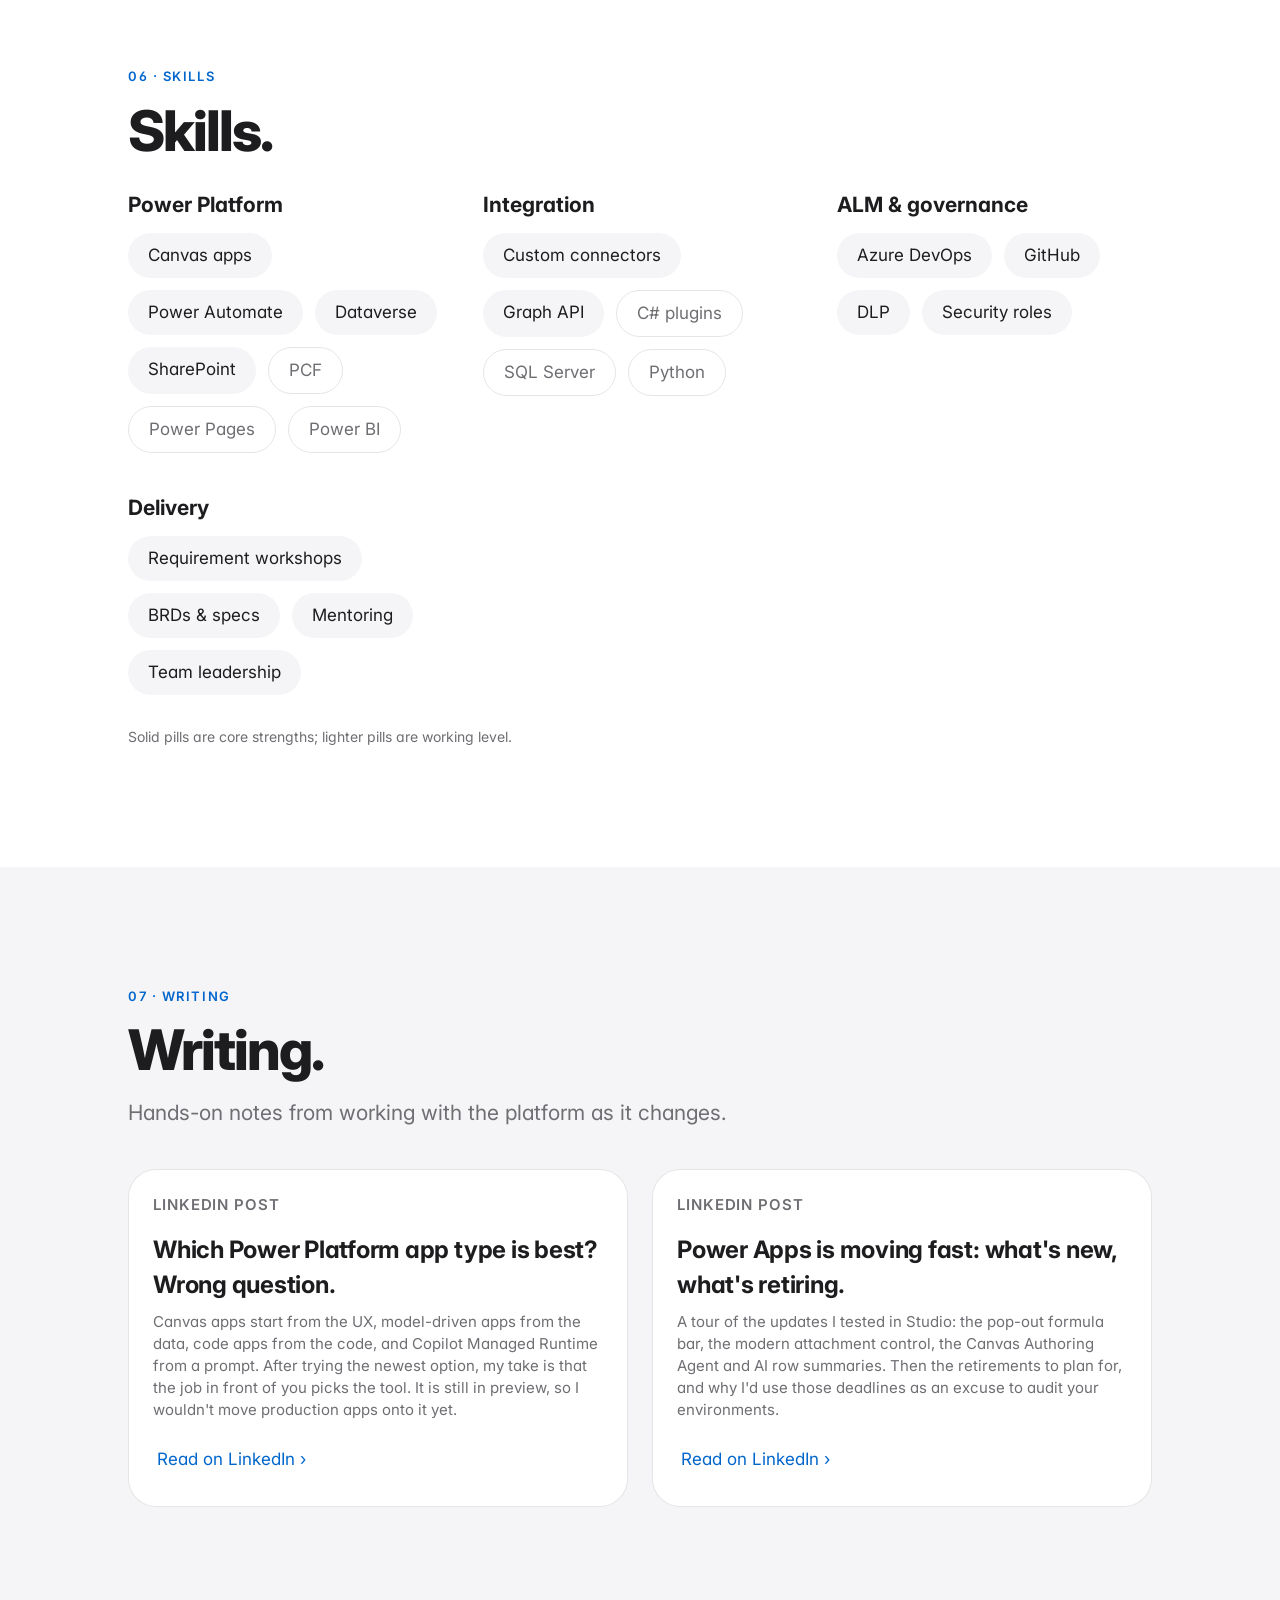
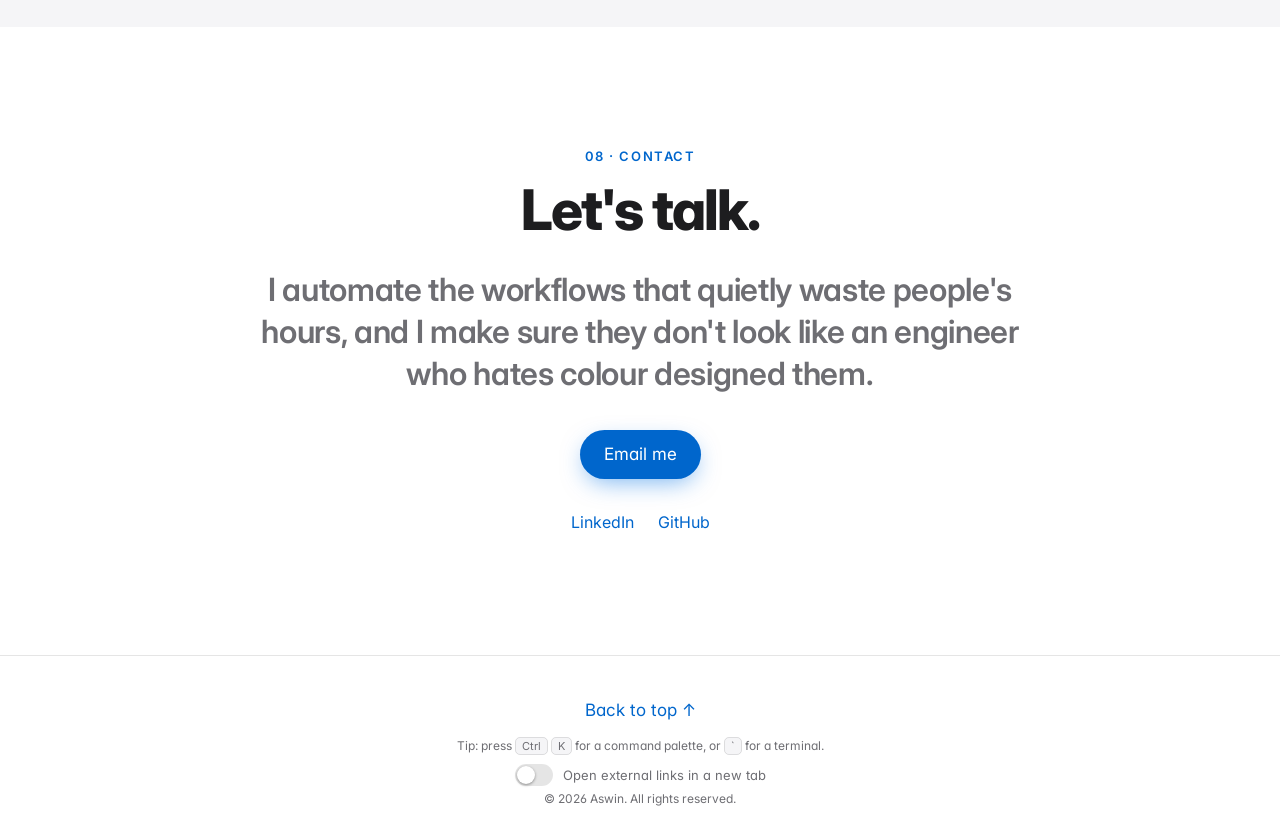
==== commit 31492789: "Add terminal mode, Ctrl+K command palette, hidden terminal and Konami code Co-Authored-By: Claude So" ====
--- a/index.html
+++ b/index.html
@@ -38,10 +38,10 @@
   </script>
   <meta name="theme-color" content="#000000">
   <meta name="color-scheme" content="light dark">
-  <script>try{var d=document.documentElement,t=localStorage.getItem("theme");if(t)d.setAttribute("data-theme",t);var a=JSON.parse(localStorage.getItem("a11y")||"{}");if(a.ts)d.setAttribute("data-ts",a.ts);["contrast","motion","font","links","spacing"].forEach(function(k){if(a[k])d.classList.add("a11y-"+k)})}catch(e){}</script>
+  <script>try{var d=document.documentElement,t=localStorage.getItem("theme");if(t)d.setAttribute("data-theme",t);var a=JSON.parse(localStorage.getItem("a11y")||"{}");if(a.ts)d.setAttribute("data-ts",a.ts);["contrast","motion","font","links","spacing"].forEach(function(k){if(a[k])d.classList.add("a11y-"+k)});if(localStorage.getItem("terminal")==="1")d.classList.add("theme-terminal")}catch(e){}</script>
   <link rel="preconnect" href="https://fonts.googleapis.com">
   <link rel="preconnect" href="https://fonts.gstatic.com" crossorigin>
-  <link href="https://fonts.googleapis.com/css2?family=Inter:wght@400;500;600;700;800&family=Atkinson+Hyperlegible:wght@400;700&display=swap" rel="stylesheet">
+  <link href="https://fonts.googleapis.com/css2?family=Inter:wght@400;500;600;700;800&family=Atkinson+Hyperlegible:wght@400;700&family=JetBrains+Mono:wght@400;500;700&display=swap" rel="stylesheet">
   <link rel="stylesheet" href="styles.css">
 </head>
 <body>
@@ -69,6 +69,9 @@
       <button class="theme-btn a11y-top" id="a11yBtnTop" type="button" aria-expanded="false" aria-controls="a11yPanel" aria-label="Accessibility options" title="Accessibility options">
         <svg viewBox="0 0 24 24" aria-hidden="true"><circle cx="12" cy="4.5" r="2"/><path d="M4 8.5l8 1.5 8-1.5M12 10v5m0 0-3.5 6M12 15l3.5 6"/></svg>
       </button>
+      <button class="theme-btn" id="termBtn" type="button" aria-pressed="false" aria-label="Terminal mode" title="Terminal mode">
+        <svg viewBox="0 0 24 24" aria-hidden="true"><path d="M5 8l4 4-4 4M12 17h7"/></svg>
+      </button>
       <button class="theme-btn" id="themeBtn" aria-label="Toggle day / night mode" title="Toggle day / night mode">
         <svg class="sun" viewBox="0 0 24 24"><circle cx="12" cy="12" r="4"/><path d="M12 2v2M12 20v2M4.9 4.9l1.4 1.4M17.7 17.7l1.4 1.4M2 12h2M20 12h2M4.9 19.1l1.4-1.4M17.7 6.3l1.4-1.4"/></svg>
         <svg class="moon" viewBox="0 0 24 24"><path d="M21 12.8A9 9 0 1 1 11.2 3 7 7 0 0 0 21 12.8z"/></svg>
@@ -96,10 +99,10 @@
         <a href="#contact" class="btn link">Get in touch &rsaquo;</a>
       </div>
       <ul class="hero-stats reveal">
-        <li><b data-count="70" data-suffix="K+">0</b><span>users on one platform</span></li>
-        <li><b data-count="2000" data-suffix="">0</b><span>requests automated a day</span></li>
-        <li><b data-count="10" data-suffix="+">0</b><span>client apps supported</span></li>
-        <li><b data-count="20" data-suffix="+">0</b><span>developers onboarded</span></li>
+        <li><b data-count="70" data-suffix="K+">70K+</b><span>users on one platform</span></li>
+        <li><b data-count="2000" data-suffix="">2,000</b><span>requests automated a day</span></li>
+        <li><b data-count="10" data-suffix="+">10+</b><span>client apps supported</span></li>
+        <li><b data-count="20" data-suffix="+">20+</b><span>developers onboarded</span></li>
       </ul>
     </section>
 
@@ -418,6 +421,7 @@
 
   <footer class="footer">
     <p><a class="btn link" href="#top">Back to top &uarr;</a></p>
+    <p class="tip">Tip: press <kbd>Ctrl</kbd> <kbd>K</kbd> for a command palette, or <kbd>`</kbd> for a terminal.</p>
     <label class="newtab-toggle">
       <input type="checkbox" id="newTabToggle">
       <span class="switch" aria-hidden="true"></span>
@@ -449,5 +453,6 @@
 
   <script data-goatcounter="https://aswinms.goatcounter.com/count" async src="https://gc.zgo.at/count.js"></script>
   <script src="script.js"></script>
+  <script src="nerd.js"></script>
 </body>
 </html>
--- a/styles.css
+++ b/styles.css
@@ -551,3 +551,156 @@
 main:focus { outline: none; }
 
 html.a11y-contrast { --muted-hero: #fff; --ga: #fff; --gb: #fff; --gc: #fff; }
+
+/* 404 page */
+.nf { min-height: 100vh; display: flex; flex-direction: column; align-items: center; justify-content: center; text-align: center; padding: 120px 22px 80px; }
+.nf h1 { font-size: clamp(44px, 9vw, 96px); }
+.nf .lead { margin-left: auto; margin-right: auto; }
+.nf .kicker { margin-bottom: 8px; }
+
+/* Print */
+@media print {
+  @page { margin: 14mm; }
+  :root, html[data-theme] {
+    --bg: #fff; --bg-alt: #fff; --text: #111; --muted: #444; --muted-hero: #333; --accent: #0b4fa8; --btn: #0b4fa8;
+    --card: #fff; --nav: #fff; --line: #bbb; --ga: #0b4fa8; --gb: #0b4fa8; --gc: #0b4fa8; --glow: transparent;
+  }
+  html, body { background: #fff !important; color: #111 !important; }
+  body { zoom: 1 !important; font-size: 10.5pt; }
+  .nav, .progress, .skip, .a11y-panel, .newtab-toggle, .menu-btn, .theme-btn, .hero .cta, .footer a[href="#top"], .hero::before, .hero::after { display: none !important; }
+  *, *::before, *::after { animation: none !important; transition: none !important; box-shadow: none !important; }
+  .reveal { opacity: 1 !important; transform: none !important; }
+  .hero { min-height: auto; padding: 0 0 18px; }
+  .section { padding: 22px 0; background: #fff !important; }
+  .container, .container.narrow { max-width: none; }
+  h1 { font-size: 30pt; }
+  h2 { font-size: 18pt; break-after: avoid; }
+  h3 { break-after: avoid; }
+  .card, .step, .timeline li, .metrics li, .stack li, .a11y-opt { break-inside: avoid; border: 1px solid #ccc; backdrop-filter: none; -webkit-backdrop-filter: none; }
+  .gradient, .hero-stats b, .metrics b { background: none !important; -webkit-text-fill-color: #0b4fa8; color: #0b4fa8 !important; }
+  .eyebrow, .hero-stats li { backdrop-filter: none; -webkit-backdrop-filter: none; background: #fff; }
+  .hero-stats { border: 1px solid #ccc; }
+  .visual, .stack i, .flow .ico, .flow .ico i.b, .step::before { -webkit-print-color-adjust: exact; print-color-adjust: exact; }
+  .flow li:not(:last-child)::after { background: #fff; }
+  .stack { grid-template-columns: repeat(auto-fill, minmax(90px, 1fr)); }
+  a { color: inherit; text-decoration: none; }
+  a[href^="http"]::after { content: " (" attr(href) ")"; font-size: .8em; color: #444; word-break: break-all; }
+  .ext[target="_blank"]::after { content: " (" attr(href) ")"; }
+  .sr-new { display: none !important; }
+  .footer { border-top: 1px solid #ccc; }
+}
+
+/* Print: compact layout, no tilt transforms (they break page fragmentation) */
+@media print {
+  .card, .card.case, .card.mini, .card.plain, .step, .flow li, .metrics li { transform: none !important; will-change: auto !important; }
+  body { font-size: 9.5pt; line-height: 1.35; }
+  .section { padding: 12px 0; }
+  h2 { margin-bottom: 8px; }
+  .sub { margin: 0 0 6px; font-size: 11pt; }
+  .stack-cases { gap: 12px; margin-top: 10px; }
+  .card.case.full { break-inside: auto; padding: 8px 8px 12px; border-radius: 14px; }
+  .visual { break-inside: avoid; break-after: avoid; padding: 16px 10px 10px; margin-bottom: 12px; border-radius: 14px; }
+  .case-body { break-inside: avoid; gap: 20px; padding: 0 6px; }
+  .flow .ico { width: 40px; height: 40px; border-radius: 12px; margin-bottom: 6px; }
+  .flow .ico svg, .flow .ico i.b { width: 20px; height: 20px; }
+  .flow li:not(:last-child)::after { top: 19px; left: calc(50% + 26px); width: calc(100% - 52px); animation: none; }
+  .flow li:not(:last-child) .ico::after { display: none; }
+  .flow b { font-size: 9pt; } .flow .sub { font-size: 7.5pt; } .visual small { font-size: 8pt; margin-top: 10px; }
+  .metrics { gap: 6px; margin-top: 4px; } .metrics li { padding: 6px 10px; } .metrics b { font-size: 14pt; } .metrics span { font-size: 8pt; }
+  .bullets { font-size: 9pt; margin-top: 6px; } .bullets li { margin-bottom: 3px; }
+  .grid { gap: 10px; margin-top: 10px; }
+  .grid.two, .grid.three { grid-template-columns: repeat(2, 1fr); }
+  .card, .card.mini, .card.plain { padding: 10px 12px; border-radius: 12px; }
+  .card h3 { font-size: 11pt; } .card p { font-size: 9pt; }
+  .more-title { margin-top: 16px; font-size: 14pt; }
+  .steps { grid-template-columns: repeat(4, 1fr); gap: 8px; margin-top: 12px; }
+  .step { padding: 10px; } .step p { font-size: 8.5pt; }
+  .stack { gap: 8px; margin-top: 10px; grid-template-columns: repeat(auto-fill, minmax(80px, 1fr)); }
+  .stack li { padding: 8px 4px; font-size: 8pt; } .stack i { width: 24px; height: 24px; margin-bottom: 4px; }
+  .timeline li { padding-bottom: 12px; }
+  .skill-groups { gap: 14px; margin-top: 8px; }
+  .big { font-size: 13pt; }
+  .footer { padding: 14px 0; }
+}
+
+/* ===== Nerd features: terminal mode, command palette, terminal drawer ===== */
+.tip { font-size: 12px; color: var(--muted); }
+.tip kbd { font: inherit; font-size: 11px; padding: 1px 6px; border: 1px solid var(--line); border-radius: 5px; background: var(--bg-alt); }
+@media (hover: none) { .tip { display: none; } }
+.theme-btn[aria-pressed="true"] { color: var(--accent); }
+
+/* Command palette */
+.palette-overlay { position: fixed; inset: 0; z-index: 60; background: rgba(0, 0, 0, .55); display: flex; align-items: flex-start; justify-content: center; padding: 12vh 16px 0; }
+.palette-overlay[hidden] { display: none; }
+.palette { width: min(560px, 100%); background: var(--card); color: var(--text); border: 1px solid var(--line); border-radius: 16px; box-shadow: 0 30px 80px -20px rgba(0, 0, 0, .7); overflow: hidden; }
+.palette input { width: 100%; padding: 16px 18px; font: inherit; font-size: 16px; background: transparent; color: var(--text); border: 0; border-bottom: 1px solid var(--line); outline: none; }
+.palette ul { max-height: 50vh; overflow: auto; padding: 6px; }
+.palette li { display: flex; justify-content: space-between; gap: 12px; padding: 10px 12px; border-radius: 10px; cursor: pointer; font-size: 15px; }
+.palette li small { opacity: .75; font-size: 12px; align-self: center; }
+.palette li[aria-selected="true"] { background: var(--btn); color: #fff; }
+.palette li[aria-selected="true"] small { opacity: 1; }
+.palette li.empty { cursor: default; color: var(--muted); }
+.palette-foot { font-size: 12px; color: var(--muted); padding: 8px 14px; border-top: 1px solid var(--line); }
+
+/* Hidden terminal */
+.term { position: fixed; left: 0; right: 0; bottom: 0; z-index: 55; margin: 0 auto; width: min(760px, 100%); height: min(55vh, 460px);
+  background: #050a06; color: #c8f5d0; border: 1px solid rgba(77, 255, 148, .4); border-bottom: 0; border-radius: 12px 12px 0 0;
+  box-shadow: 0 -20px 60px -20px rgba(0, 0, 0, .7); display: flex; flex-direction: column; }
+.term[hidden] { display: none; }
+.term, .term * { font-family: "JetBrains Mono", ui-monospace, Menlo, Consolas, monospace !important; }
+.term-bar { display: flex; justify-content: space-between; align-items: center; padding: 4px 6px 4px 14px; border-bottom: 1px solid rgba(77, 255, 148, .25); font-size: 12px; color: #8fc79b; }
+.term-close { background: none; border: 0; color: #8fc79b; font-size: 24px; line-height: 1; width: 40px; height: 40px; cursor: pointer; }
+.term-close:hover { color: #4dff94; }
+.term-out { flex: 1; overflow: auto; padding: 12px 14px; font-size: 13.5px; line-height: 1.5; white-space: pre-wrap; word-break: break-word; }
+.term-out .cmd { color: #4dff94; }
+.term-form { display: flex; gap: 8px; align-items: center; padding: 10px 14px; border-top: 1px solid rgba(77, 255, 148, .25); }
+.term-form label { color: #4dff94; white-space: nowrap; font-size: 13.5px; }
+.term-form input { flex: 1; min-width: 0; background: transparent; border: 0; color: #c8f5d0; font: inherit; font-size: 14px; outline: none; }
+.term-form input:focus-visible { outline: none; }
+
+/* Terminal mode (theme) */
+html.theme-terminal:not(.a11y-contrast) {
+  --bg: #060b07; --bg-alt: #0a120c; --text: #c8f5d0; --muted: #7fb48c; --muted-hero: #a5d8b0; --accent: #4dff94; --btn: #4dff94;
+  --card: #0b150e; --nav: rgba(6, 11, 7, .88); --line: rgba(77, 255, 148, .28); --glow: rgba(77, 255, 148, .1);
+  --ga: #4dff94; --gb: #9dffc4; --gc: #e8ff7a; color-scheme: dark;
+}
+html.theme-terminal:not(.a11y-font) *, html.theme-terminal:not(.a11y-font) *::before, html.theme-terminal:not(.a11y-font) *::after {
+  font-family: "JetBrains Mono", ui-monospace, "Cascadia Code", Menlo, Consolas, monospace !important; }
+html.theme-terminal h1, html.theme-terminal h2, html.theme-terminal h3 { letter-spacing: 0; }
+html.theme-terminal h1 { font-size: clamp(30px, 6vw, 62px); line-height: 1.15; }
+html.theme-terminal h2 { font-size: clamp(26px, 4.4vw, 42px); }
+html.theme-terminal .hero::before { display: none; }
+html.theme-terminal .gradient { background: none; -webkit-text-fill-color: var(--accent); color: var(--accent); text-shadow: 0 0 18px rgba(77, 255, 148, .4); animation: none; }
+html.theme-terminal .gradient::after { content: "_"; margin-left: .08em; animation: blink 1s steps(1) infinite; }
+@keyframes blink { 50% { opacity: 0; } }
+@media (prefers-reduced-motion: reduce) { html.theme-terminal .gradient::after { animation: none; } }
+html.theme-terminal .hero-stats b, html.theme-terminal .metrics b { background: none; -webkit-text-fill-color: var(--accent); color: var(--accent); }
+html.theme-terminal .kicker::before { content: "$ "; opacity: .7; }
+html.theme-terminal main h2::before { content: "## "; color: var(--muted); font-weight: 400; }
+html.theme-terminal .nav-links a:not(.nav-cta)::before { content: "./"; opacity: .6; }
+html.theme-terminal .eyebrow::before { content: "> "; }
+html.theme-terminal .card, html.theme-terminal .step, html.theme-terminal .visual, html.theme-terminal .btn, html.theme-terminal .btn.ghost,
+html.theme-terminal .pills li, html.theme-terminal .chips li, html.theme-terminal .metrics li, html.theme-terminal .stack li,
+html.theme-terminal .hero-stats, html.theme-terminal .eyebrow, html.theme-terminal .nav-links a.nav-cta, html.theme-terminal .a11y-panel,
+html.theme-terminal .palette, html.theme-terminal .tip kbd { border-radius: 4px !important; }
+html.theme-terminal .btn.primary, html.theme-terminal .nav-links a.nav-cta, html.theme-terminal .step::before, html.theme-terminal .skip,
+html.theme-terminal .a11y-seg button[aria-pressed="true"], html.theme-terminal .palette li[aria-selected="true"] { color: #04140a; }
+html.theme-terminal .btn.primary { box-shadow: 0 0 22px -6px rgba(77, 255, 148, .6); }
+html.theme-terminal .visual { background: #07140b !important; border: 1px solid var(--accent); }
+html.theme-terminal .visual::before { display: none; }
+html.theme-terminal .flow li, html.theme-terminal .flow b, html.theme-terminal .flow .sub, html.theme-terminal .visual small { color: var(--text); }
+html.theme-terminal .flow .ico { background: transparent; border: 1px solid var(--accent); box-shadow: none; backdrop-filter: none; -webkit-backdrop-filter: none; }
+html.theme-terminal .flow .ico svg { stroke: var(--accent); }
+html.theme-terminal .flow .ico i.b { background: var(--accent); }
+html.theme-terminal .flow li:not(:last-child)::after { background: repeating-linear-gradient(90deg, var(--accent) 0 6px, transparent 6px 14px); background-size: 14px 2px; }
+html.theme-terminal .flow li:not(:last-child) .ico::after { border-color: var(--accent); }
+html.theme-terminal ::selection { background: var(--accent); color: #04140a; }
+
+@media print {
+  html.theme-terminal:not(.a11y-contrast) { --bg: #fff; --bg-alt: #fff; --text: #111; --muted: #444; --muted-hero: #333; --accent: #0b4fa8; --btn: #0b4fa8; --card: #fff; --nav: #fff; --line: #bbb; --ga: #0b4fa8; --gb: #0b4fa8; --gc: #0b4fa8; --glow: transparent; }
+  html.theme-terminal .visual { background: #f3f3f3 !important; border-color: #999; }
+  html.theme-terminal .flow li, html.theme-terminal .flow b, html.theme-terminal .flow .sub, html.theme-terminal .visual small { color: #111; }
+  html.theme-terminal .flow .ico svg { stroke: #111; }
+  html.theme-terminal .flow .ico i.b { background: #111; }
+  .term, .palette-overlay, .tip { display: none !important; }
+}
